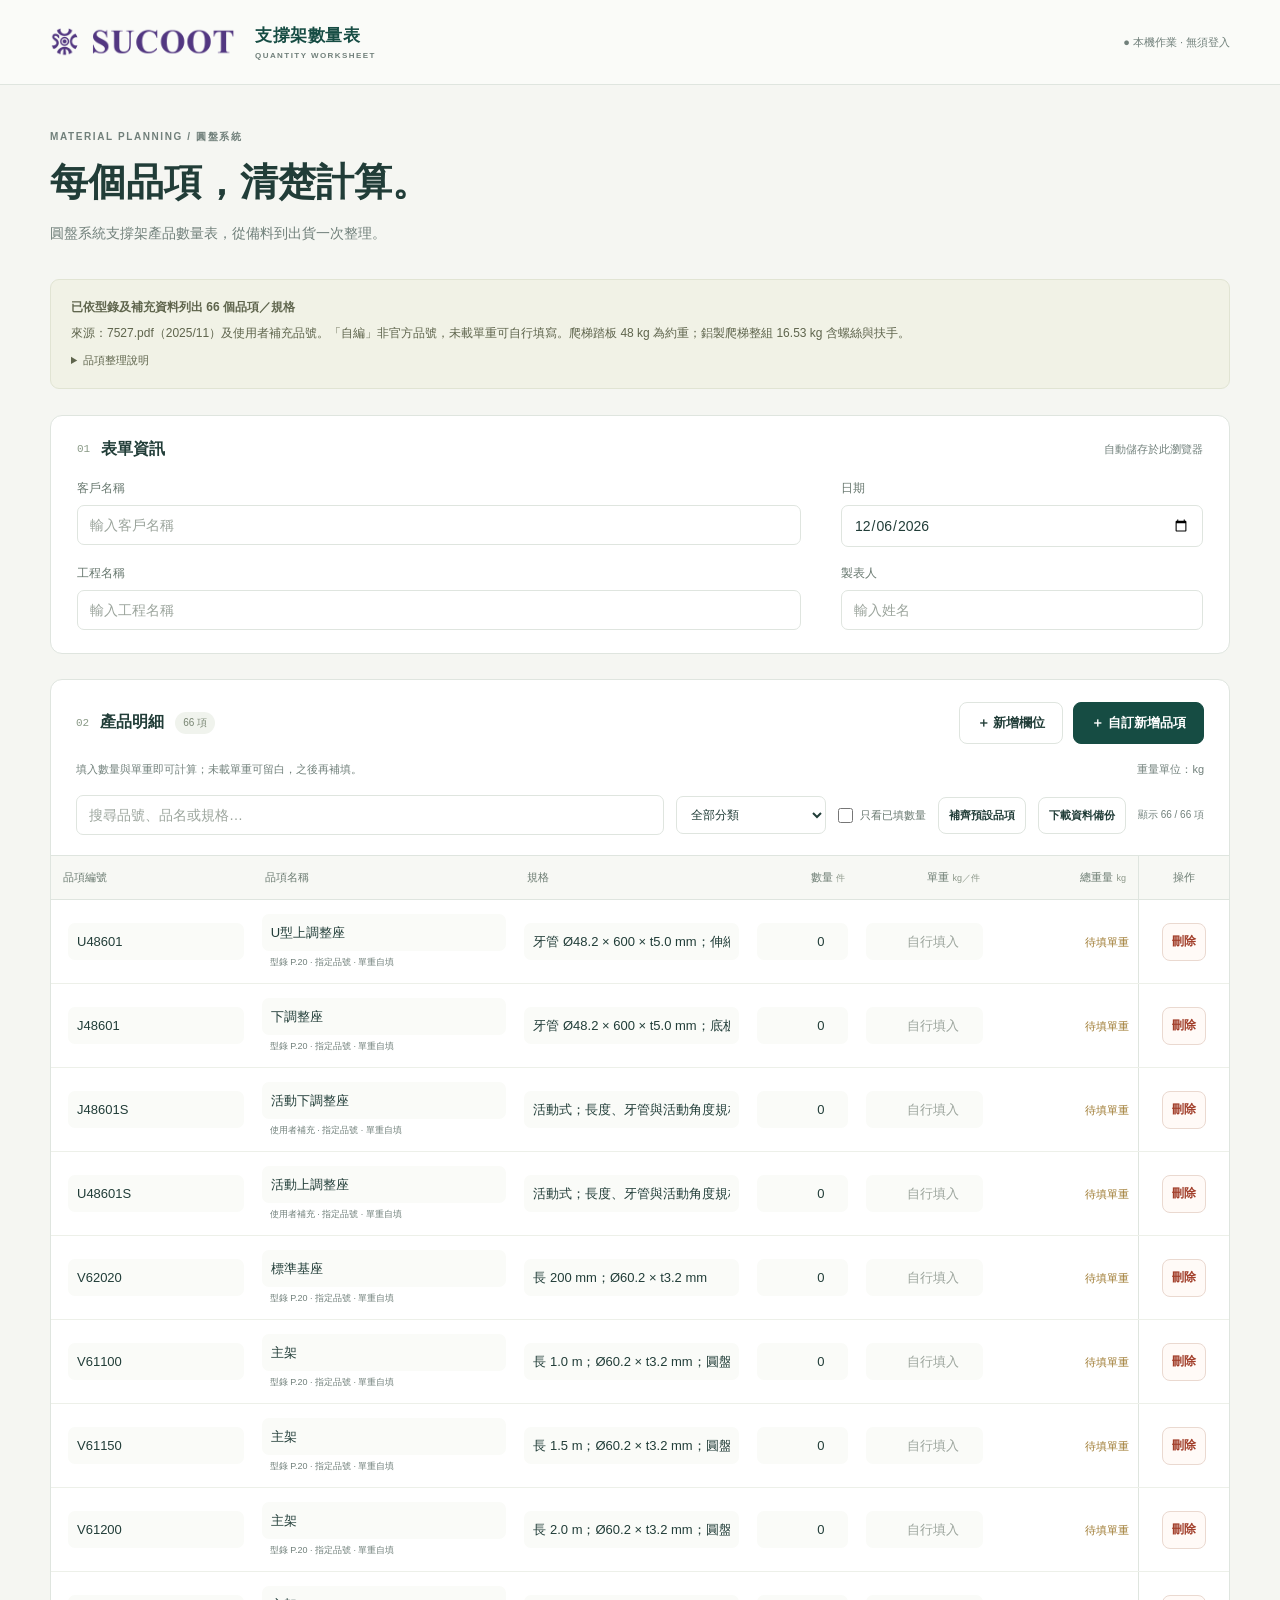
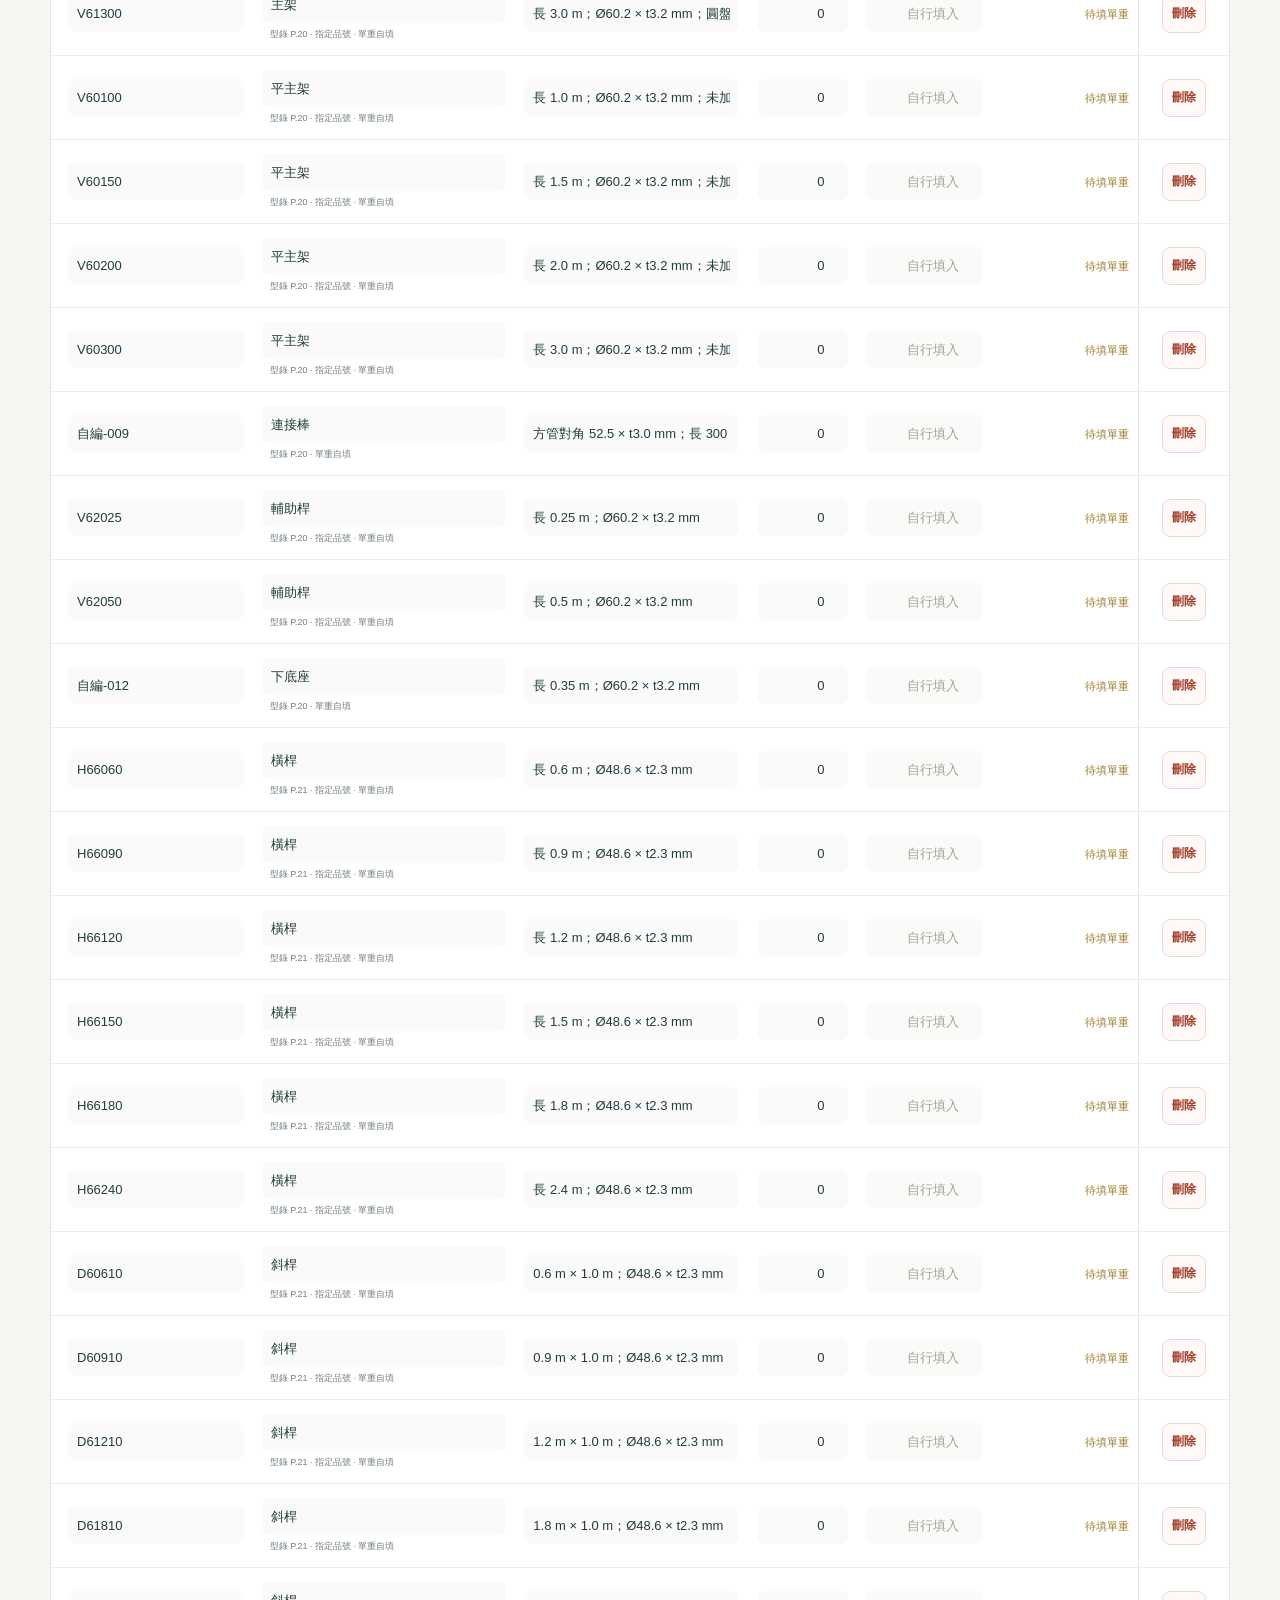
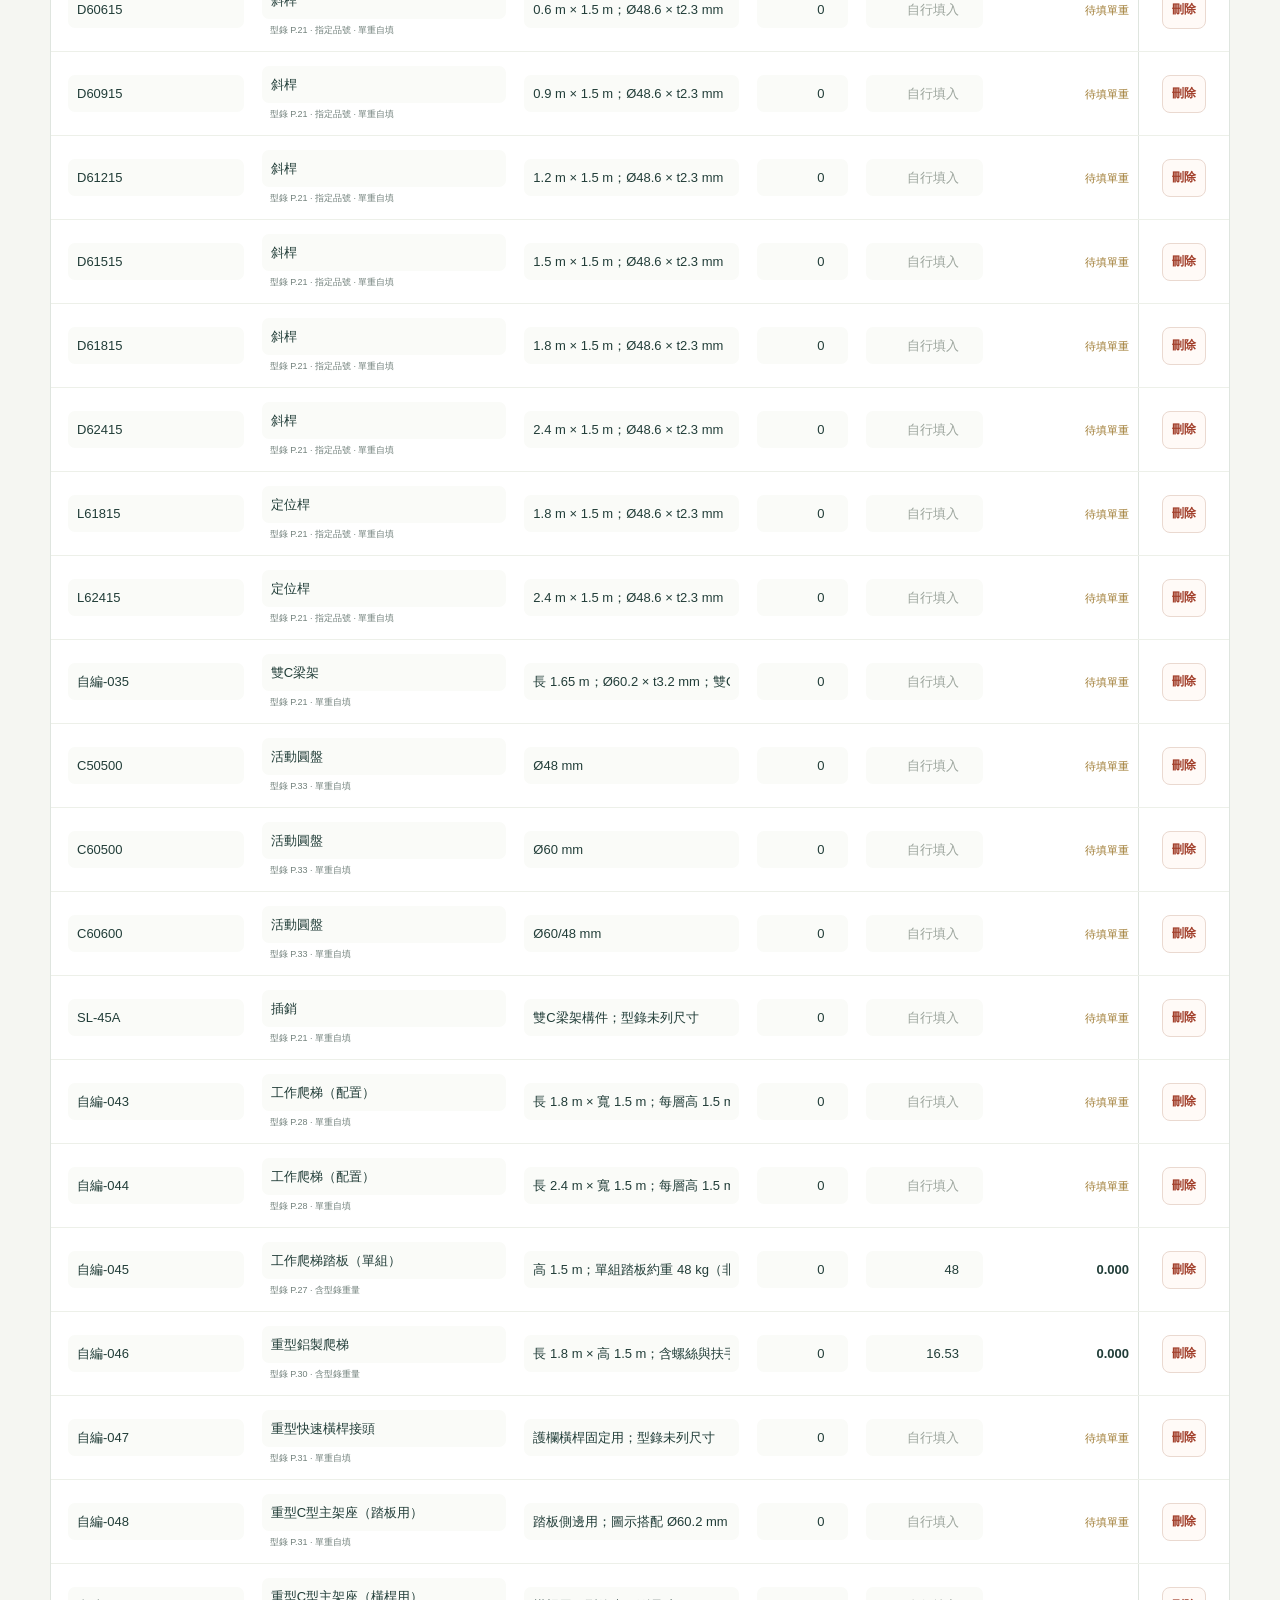
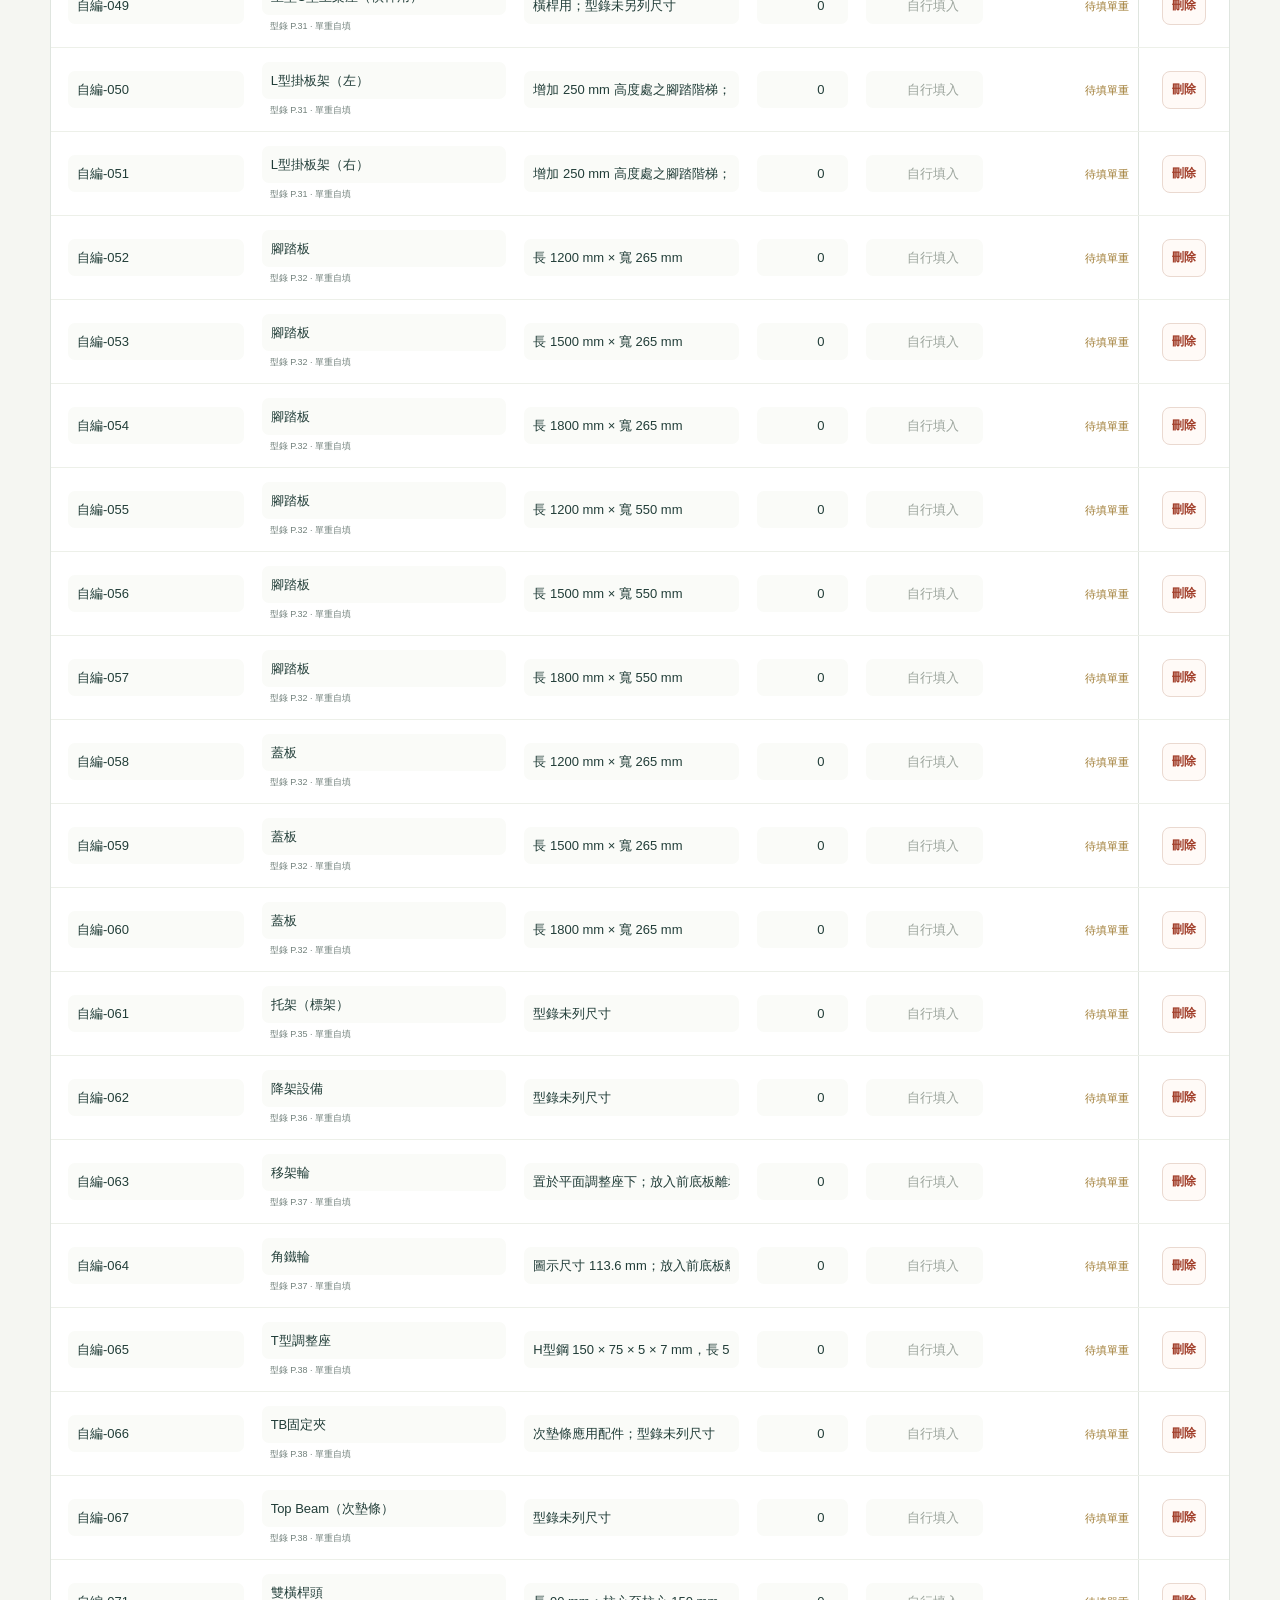
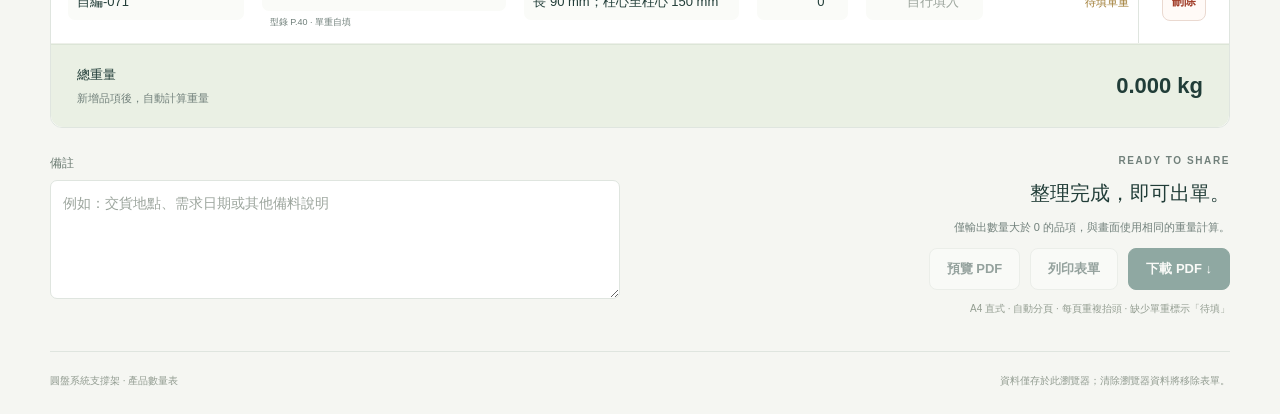
==== downloads/quantity-table.html @ 0d3b091e "Add scaffold quantity worksheet with PDF preview" ====
<!doctype html>
<html lang="zh-Hant">
<head>
  <meta charset="utf-8"><meta name="viewport" content="width=device-width, initial-scale=1">
  <meta name="theme-color" content="#164c43"><title>圓盤系統支撐架｜產品數量表</title>
  <style>:root{font-family:Inter,"Noto Sans TC","Noto Sans CJK TC","Microsoft JhengHei",sans-serif;color:#213d38;background:#f5f6f2;--ink:#213d38;--green:#164c43;--muted:#71807b;--line:#dfe5df;--danger:#a23f2b}*{box-sizing:border-box}body{margin:0}button,input,textarea,select{font:inherit}button{border:1px solid var(--line);border-radius:8px;background:#fff;color:var(--ink);padding:11px 17px;font-size:13px;font-weight:600;cursor:pointer}button:hover{background:#edf2e9}button:disabled{opacity:.45;cursor:not-allowed}.primary{background:var(--green);color:white;border-color:var(--green)}.primary:hover{background:#236353}button:focus-visible,a:focus-visible{outline:3px solid #618e7b;outline-offset:3px}input,textarea,select{border:1px solid var(--line);border-radius:7px;padding:11px 12px;color:var(--ink);background:white;font-size:14px}input,textarea{width:100%;min-width:0}input:focus,textarea:focus,select:focus{outline:2px solid #bfd1ba;outline-offset:1px}input::placeholder,textarea::placeholder{color:#9ca59d}input[aria-invalid=true]{border-color:var(--danger);background:#fff4ee}label{font-size:12px;color:#68786f}label>input,label>textarea{display:block;margin-top:8px}a{color:var(--green)}[hidden]{display:none!important}.sr-only{position:absolute;width:1px;height:1px;overflow:hidden;clip:rect(0,0,0,0)}
.topbar{height:85px;display:flex;align-items:center;justify-content:space-between;gap:12px;padding:0 max(30px,calc((100vw - 1180px)/2));border-bottom:1px solid var(--line);background:#fafbf8}.brand{display:flex;align-items:center;gap:20px;font-weight:700;font-size:17px;text-decoration:none;letter-spacing:.03em}.brand img{width:185px;height:auto;flex-shrink:0}.brand small{display:block;font-size:8px;letter-spacing:.18em;margin-top:4px;color:var(--muted)}.local-badge{font-size:11px;color:var(--muted);white-space:nowrap}main{max-width:1180px;margin:auto;padding-bottom:24px}.intro{padding:45px 0 32px}.eyebrow{font-size:10px;font-weight:600;letter-spacing:.16em;color:var(--muted);margin:0 0 14px}h1{font-size:38px;line-height:1.3;margin:0 0 14px;font-weight:650}.intro>p:last-child{font-size:14px;color:var(--muted);line-height:1.8;margin:0}.source-note{padding:17px 20px;border:1px solid #e1e4d3;border-radius:9px;background:#f1f2e6;color:#5f654d;font-size:12px;line-height:1.8;margin-bottom:26px}.source-note p{margin:5px 0 0}.source-note summary{cursor:pointer;font-size:11px;margin-top:6px}.card{background:white;border:1px solid var(--line);border-radius:12px}.project{padding:23px 26px}.section-label{display:flex;align-items:center;gap:11px}.section-label>span:first-child{color:#8b9b88;font:11px monospace}.section-label h2{font-size:16px;margin:0}.section-label #saveState{margin-left:auto;font-size:11px;color:var(--muted)}.info-grid{display:grid;grid-template-columns:minmax(0,2fr) minmax(0,1fr);gap:18px 40px;margin-top:20px}.info-grid label{min-width:0}.worksheet{margin-top:25px}.table-toolbar{display:flex;align-items:center;justify-content:space-between;gap:16px;padding:22px 25px 16px}.table-actions{display:flex;gap:10px;flex-wrap:wrap}.count-pill{font-size:10px;border-radius:20px;padding:4px 8px;background:#f0f3ed;color:#778471}.table-help{padding:0 25px 17px;color:var(--muted);font-size:11px;display:flex;gap:12px;justify-content:space-between;line-height:1.7}.table-help>span{white-space:nowrap}.catalog-tools{display:flex;align-items:center;gap:12px;flex-wrap:wrap;padding:0 25px 20px}.search-label{flex:1;min-width:210px}.catalog-tools input{margin:0}.catalog-tools select{padding:10px;font-size:12px;max-width:100%}.catalog-tools button{font-size:11px;padding:10px}.selected-toggle{display:flex;align-items:center;gap:7px;white-space:nowrap;font-size:11px}.selected-toggle input{width:15px;height:15px;accent-color:var(--green)}#filterCount{font-size:10px;color:var(--muted);white-space:nowrap}.table-scroll{overflow:auto}.editor-table{border-collapse:collapse;width:100%;table-layout:fixed;text-align:left;min-width:964px}.editor-table th{position:relative;background:#f7f8f4;color:#6c7c72;border-block:1px solid var(--line);padding:14px 12px;font-size:11px;font-weight:500}.editor-table th small{font-size:9px;color:#8d988a}.editor-table td{padding:14px 9px;border-bottom:1px solid #edf0e9;font-size:13px;vertical-align:middle}.editor-table td:first-child{padding-left:17px}.editor-table input{padding:10px 8px;background:#fafbf8;border-color:transparent;font-size:13px}.editor-table input:hover{border-color:var(--line)}.editor-table input:focus{background:white}.editor-table input[type=number],.number{text-align:right;font-variant-numeric:tabular-nums}.row-weight{font-weight:600;white-space:nowrap}.pending{font-size:11px;color:#9e7a31;font-weight:400}.row-source{display:block;font-size:9px;color:var(--muted);padding:5px 8px 0}.editor-table th:last-child,.editor-table td:last-child{position:sticky;right:0;z-index:1;background:white;border-left:1px solid var(--line);box-shadow:-3px 0 5px #213d3808;padding:8px;text-align:center}.editor-table th:last-child{background:#f7f8f4;z-index:2}.delete{font-size:12px;min-width:44px;min-height:38px;padding:8px 5px;color:var(--danger);border-color:#ead9d0;background:#fffaf7}.remove-column{font-size:10px;color:var(--danger);padding:5px 7px;margin-left:4px;background:#fffaf7}.column-manager{margin:0 25px 18px;padding:14px 16px;border:1px solid var(--line);border-radius:8px;background:#f7f9f3;font-size:12px}#columnList{display:flex;gap:8px;flex-wrap:wrap;margin-top:9px}.column-chip{display:flex;gap:10px;align-items:center;max-width:100%;border:1px solid var(--line);border-radius:7px;background:white;padding:6px 8px}.column-chip span{overflow-wrap:anywhere}.column-chip button{padding:7px 9px;font-size:11px;color:var(--danger);flex-shrink:0}.column-manager>small{display:block;font-size:10px;color:var(--muted);line-height:1.8;margin-top:9px}.empty{text-align:center;padding:30px 20px;font-size:12px;color:var(--muted);line-height:1.8}.empty h3{color:var(--ink);font-size:16px}.table-total{display:flex;align-items:center;justify-content:space-between;gap:15px;padding:21px 26px;background:#eaf0e4;border-top:1px solid #dce5d7;border-radius:0 0 12px 12px;font-size:13px}.table-total strong{font-size:22px;font-variant-numeric:tabular-nums}.table-total small{display:block;margin-top:7px;font-size:11px;color:var(--muted)}#validation{margin:0;padding:12px 24px;color:var(--danger);background:#fff4ed;font-size:12px}.bottom-grid{display:grid;grid-template-columns:1fr 1fr;gap:40px;margin-top:27px}.bottom-grid textarea{min-height:110px;resize:vertical;line-height:1.7}.export-panel{text-align:right}.export-panel h2{font-size:20px;font-weight:550;margin:0 0 10px}.export-panel>p:not(.eyebrow){font-size:11px;color:var(--muted);line-height:1.7}.export-panel small{display:block;font-size:10px;color:#939d91;margin-top:12px}.export-buttons{display:flex;justify-content:flex-end;gap:10px;flex-wrap:wrap}footer{display:flex;justify-content:space-between;gap:20px;border-top:1px solid var(--line);padding-top:20px;margin-top:35px;font-size:10px;color:#929c91;line-height:1.8}dialog{width:min(440px,calc(100vw - 36px));border:1px solid var(--line);border-radius:12px;padding:26px;color:var(--ink)}dialog::backdrop{background:#123b3555}dialog h2{font-size:20px;margin:0 0 14px}dialog p{font-size:12px;line-height:1.8;color:var(--muted)}.dialog-actions{display:flex;justify-content:flex-end;gap:10px;margin-top:20px}#columnError{color:var(--danger)}#toast{position:fixed;bottom:24px;left:50%;transform:translateX(-50%);max-width:90vw;background:var(--ink);color:white;box-shadow:0 4px 20px #0002;border-radius:8px;padding:13px 20px;font-size:13px;z-index:5}#toast button{margin-left:10px;padding:7px 12px;font-size:12px}#printArea{display:none}
#pdfPreview{width:min(1280px,calc(100vw - 28px));max-width:none;height:94vh;max-height:94vh;padding:0;overflow:hidden}#pdfPreview[open]{display:flex;flex-direction:column}.preview-toolbar{display:flex;justify-content:space-between;align-items:center;gap:16px;padding:16px 20px;border-bottom:1px solid var(--line);flex-shrink:0}.preview-toolbar h2{font-size:18px;margin:0}.preview-toolbar p{font-size:11px;margin:5px 0 0}.preview-controls{display:flex;align-items:center;gap:12px}.preview-controls label{display:flex;gap:7px;align-items:center}.preview-controls select{font-size:12px;padding:7px}#previewPages{flex:1;min-height:0;overflow:auto;padding:20px;background:#e2e7e1;overscroll-behavior:contain}.preview-page{width:min(100%,var(--page-width));margin:0 auto 22px}.preview-page img{width:100%;height:auto;display:block;background:white;box-shadow:0 2px 12px #0002}.preview-page figcaption{font-size:11px;text-align:center;padding-top:9px;color:#617164}#previewPages[data-zoom="100"] .preview-page{width:var(--page-width)}#previewPages[data-zoom="150"] .preview-page{width:calc(var(--page-width)*1.5)}.preview-footer{display:flex;justify-content:space-between;align-items:center;gap:12px;padding:13px 20px;border-top:1px solid var(--line);flex-shrink:0;background:white}.preview-footer>span{font-size:11px;color:var(--muted)}.preview-footer>div{display:flex;gap:9px;flex-shrink:0}
@media(max-width:1240px){main{margin:0 30px}.topbar{padding:0 30px}}@media(max-width:700px){main{margin:0 18px}.topbar{padding:0 20px;height:72px}.brand{font-size:14px;gap:10px}.brand img{width:118px}.brand small{display:none}.local-badge{font-size:10px}.intro{padding:32px 0 25px}h1{font-size:30px;max-width:270px}.intro>p:last-child{font-size:12px}.source-note{padding:13px;font-size:11px}.project{padding:20px}.section-label #saveState{font-size:9px}.info-grid{grid-template-columns:minmax(0,1.25fr) minmax(0,1fr);gap:18px 14px}.info-grid input{padding:10px 8px;font-size:12px}.table-toolbar{padding:18px 17px 14px;flex-wrap:wrap}.table-actions{width:100%}.table-actions button{flex:1;font-size:12px;padding:10px}.column-manager{margin:0 17px 16px}.table-help{padding:0 17px 15px;display:block}.table-help span{display:block;margin-top:5px}.catalog-tools{padding:0 17px 17px;gap:10px}.search-label{flex-basis:100%}.catalog-tools select{max-width:170px}.bottom-grid{grid-template-columns:1fr;gap:26px}.export-panel{text-align:left}.export-buttons button{flex:1;min-width:0;font-size:12px;padding:11px 8px}.table-total{padding:18px}.table-total strong{font-size:20px}footer{flex-direction:column;gap:6px}.preview-toolbar{padding:12px;flex-wrap:wrap;gap:10px}.preview-controls{width:100%;justify-content:space-between}#previewPages{padding:10px}.preview-footer{padding:12px;flex-wrap:wrap}.preview-footer>div{width:100%}.preview-footer button{flex:1}}
@page{size:A4 portrait;margin:15mm 12mm}@media print{body{background:white;color:#111}.topbar,main,dialog,#toast{display:none!important}#printArea{display:block;font-size:10pt}.report-logo{display:block;width:45mm;height:auto;margin-bottom:4mm}.print-heading{font-size:19pt;line-height:1.3;margin:0 0 7mm}.print-meta{display:grid;grid-template-columns:minmax(0,2fr) minmax(0,1fr);gap:3mm 8mm;font-size:10pt}.print-meta span{min-width:0;overflow-wrap:anywhere}.print-table{width:100%;table-layout:fixed;border-collapse:collapse}.print-table th,.print-table td{border:1px solid #bbb;padding:3mm 2mm;overflow-wrap:anywhere;font-size:9pt}.print-table th{text-align:left;background:#edf1e9!important;print-color-adjust:exact}.print-table th.number{text-align:right}.print-table th:first-child{width:14%}.print-table th:nth-child(2),.print-table th:nth-child(3){width:23%}.print-table th:nth-child(4){width:10%}.print-table th:nth-child(5){width:14%}.print-table th:nth-child(6){width:16%}.print-table.with-custom-columns th{width:auto!important;font-size:8pt}.print-table.with-custom-columns td{font-size:8pt}.print-table thead{display:table-header-group}.print-table tr{break-inside:avoid}.print-report-header>td{border:0;padding:0 0 5mm}.print-end{display:table-row-group}.print-end>tr>td{border:0;padding:0}.print-summary{border-top:2px solid #333;margin-top:5mm;padding-top:4mm;line-height:1.8}.print-notes{white-space:pre-wrap;overflow-wrap:anywhere;line-height:1.7;margin-top:6mm}.print-caption{color:#666;font-size:8pt;margin-top:6mm}}
</style>

</head>
<body>
<header class="topbar"><a class="brand" href="./"><img id="companyLogo" src="[data-uri]" width="206" height="33" alt="SUCOOT 實固股份有限公司"><span>支撐架數量表<small>QUANTITY WORKSHEET</small></span></a><span class="local-badge">● 本機作業 · 無須登入</span></header>
<main>
  <section class="intro"><p class="eyebrow">MATERIAL PLANNING / 圓盤系統</p><h1>每個品項，清楚計算。</h1><p>圓盤系統支撐架產品數量表，從備料到出貨一次整理。</p></section>
  <aside class="source-note"><strong>已依型錄及補充資料列出 66 個品項／規格</strong><p>來源：7527.pdf（2025/11）及使用者補充品號。「自編」非官方品號，未載單重可自行填寫。爬梯踏板 48 kg 為約重；鋁製爬梯整組 16.53 kg 含螺絲與扶手。</p><details><summary>品項整理說明</summary><p>定位桿僅列 L61815、L62415；主架、平主架及橫桿依長度分列。斜桿 D6 編碼先橫向、後高度。型錄未提供的尺寸與單重不推估。升級時移除的舊品項保留於本機資料備份。</p></details></aside>
  <section class="card project"><div class="section-label"><span>01</span><h2>表單資訊</h2><span id="saveState" role="status">自動儲存於此瀏覽器</span></div><div class="info-grid">
    <label>客戶名稱<input id="customer" maxlength="60" placeholder="輸入客戶名稱"></label><label>日期<input id="date" type="date"></label>
    <label>工程名稱<input id="project" maxlength="60" placeholder="輸入工程名稱"></label><label>製表人<input id="author" maxlength="30" placeholder="輸入姓名"></label>
  </div></section>
  <section class="card worksheet" aria-labelledby="tableTitle"><div class="table-toolbar"><div class="section-label"><span>02</span><h2 id="tableTitle">產品明細</h2><span id="rowCount" class="count-pill"></span></div><div class="table-actions"><button id="addColumn">＋ 新增欄位</button><button id="addRow" class="primary">＋ 自訂新增品項</button></div></div>
    <div id="columnManager" class="column-manager" hidden><strong>自訂欄位</strong><div id="columnList"></div><small>按「刪除欄位」可移除；誤刪後可按提示中的「復原」。</small></div>
    <div class="table-help">填入數量與單重即可計算；未載單重可留白，之後再補填。<span>重量單位：kg</span></div>
    <div class="catalog-tools"><label class="search-label"><span class="sr-only">搜尋品項</span><input id="search" type="search" placeholder="搜尋品號、品名或規格…"></label><label><span class="sr-only">分類</span><select id="category"><option value="">全部分類</option></select></label><label class="selected-toggle"><input id="onlySelected" type="checkbox">只看已填數量</label><button id="restoreCatalog">補齊預設品項</button><button id="backup">下載資料備份</button><span id="filterCount"></span></div>
    <div class="table-scroll"><table class="editor-table"><thead><tr><th scope="col">品項編號</th><th scope="col">品項名稱</th><th scope="col">規格</th><th scope="col" class="number">數量 <small>件</small></th><th scope="col" class="number">單重 <small>kg／件</small></th><th scope="col" class="number">總重量 <small>kg</small></th><th scope="col">操作</th></tr></thead><tbody id="rows"></tbody></table></div>
    <p id="noResults" class="empty" hidden>沒有符合條件的品項，請調整搜尋或分類。</p><div id="empty" class="empty" hidden><h3>開始整理備料清單</h3><p>可新增自己的品項，或按「補齊預設品項」載入型錄清單。</p><button id="emptyAdd">＋ 新增第一個品項</button></div>
    <div id="tableTotal" class="table-total"><span>總重量<small id="weightStatus"></small></span><strong id="tableWeight">0.000 kg</strong></div><p id="validation" role="alert" hidden></p>
  </section>
  <section class="bottom-grid"><label>備註<textarea id="notes" rows="4" maxlength="500" placeholder="例如：交貨地點、需求日期或其他備料說明"></textarea></label><div class="export-panel"><p class="eyebrow">READY TO SHARE</p><h2>整理完成，即可出單。</h2><p>僅輸出數量大於 0 的品項，與畫面使用相同的重量計算。</p><div class="export-buttons"><button id="preview" disabled>預覽 PDF</button><button id="print" disabled>列印表單</button><button id="pdf" class="primary" disabled>下載 PDF ↓</button></div><small id="exportHint"></small></div></section>
  <footer><span>圓盤系統支撐架 · 產品數量表</span><span>資料僅存於此瀏覽器；清除瀏覽器資料將移除表單。</span></footer>
</main>
<dialog id="columnDialog" aria-labelledby="columnTitle"><form id="columnForm"><h2 id="columnTitle">新增自訂欄位</h2><p>例如：備註、使用位置、批號。最多新增 6 個文字欄位，會同步儲存及輸出至 PDF、列印版。</p><label>欄位名稱<input id="columnName" maxlength="20" placeholder="例如：使用位置" autocomplete="off"></label><p id="columnError" role="alert"></p><div class="dialog-actions"><button id="cancelColumn" type="button">取消</button><button class="primary" type="submit">新增欄位</button></div></form></dialog>
<dialog id="pdfPreview" aria-labelledby="previewTitle"><div class="preview-toolbar"><div><h2 id="previewTitle">PDF 預覽</h2><p id="previewStatus" role="status"></p></div><div class="preview-controls"><label>縮放<select id="previewZoom"><option value="fit">符合寬度</option><option value="100">100%</option><option value="150">150%</option></select></label><button id="closePreview" type="button">關閉</button></div></div><div id="previewPages" aria-busy="false"></div><div class="preview-footer"><span>預覽與下載 PDF 使用相同頁面；每頁重複抬頭資訊。</span><div><button id="backToEdit" type="button">返回編輯</button><button id="previewDownload" type="button" class="primary" disabled>下載此 PDF</button></div></div></dialog>
<style id="printPageStyle" media="print"></style><div id="printArea"></div><div id="toast" role="status" hidden></div>
<script>'use strict';
window.SUCOOT_CATALOG = {
  "version": "sucoot-7527-2025-11-v3",
  "source": "7527.pdf",
  "edition": "2025/11",
  "items": [
    {
      "id": "sucoot-202511-001",
      "code": "U48601",
      "name": "U型上調整座",
      "spec": "牙管 Ø48.2 × 600 × t5.0 mm；伸縮 80–450 mm",
      "weight": "",
      "page": 20,
      "category": "主架與基座",
      "officialCode": false,
      "note": "",
      "codeSource": "user"
    },
    {
      "id": "sucoot-202511-002",
      "code": "J48601",
      "name": "下調整座",
      "spec": "牙管 Ø48.2 × 600 × t5.0 mm；底板 140 × 140 × t6 mm；伸縮 80–450 mm",
      "weight": "",
      "page": 20,
      "category": "主架與基座",
      "officialCode": false,
      "note": "",
      "codeSource": "user"
    },
    {
      "id": "user-J48601S",
      "code": "J48601S",
      "name": "活動下調整座",
      "spec": "活動式；長度、牙管與活動角度規格請補填",
      "weight": "",
      "page": null,
      "category": "主架與基座",
      "officialCode": false,
      "codeSource": "user",
      "note": "使用者補充品號；不套用固定式尺寸與單重。"
    },
    {
      "id": "user-U48601S",
      "code": "U48601S",
      "name": "活動上調整座",
      "spec": "活動式；長度、牙管與活動角度規格請補填",
      "weight": "",
      "page": null,
      "category": "主架與基座",
      "officialCode": false,
      "codeSource": "user",
      "note": "使用者補充品號；不套用固定式尺寸與單重。"
    },
    {
      "id": "sucoot-202511-003",
      "code": "V62020",
      "name": "標準基座",
      "spec": "長 200 mm；Ø60.2 × t3.2 mm",
      "weight": "",
      "page": 20,
      "category": "主架與基座",
      "officialCode": false,
      "note": "",
      "codeSource": "user"
    },
    {
      "id": "sucoot-202511-004",
      "code": "V61100",
      "name": "主架",
      "spec": "長 1.0 m；Ø60.2 × t3.2 mm；圓盤間距 500 mm",
      "weight": "",
      "page": 20,
      "category": "主架與基座",
      "officialCode": false,
      "note": "",
      "codeSource": "user"
    },
    {
      "id": "sucoot-202511-005",
      "code": "V61150",
      "name": "主架",
      "spec": "長 1.5 m；Ø60.2 × t3.2 mm；圓盤間距 500 mm",
      "weight": "",
      "page": 20,
      "category": "主架與基座",
      "officialCode": false,
      "note": "",
      "codeSource": "user"
    },
    {
      "id": "sucoot-202511-006",
      "code": "V61200",
      "name": "主架",
      "spec": "長 2.0 m；Ø60.2 × t3.2 mm；圓盤間距 500 mm",
      "weight": "",
      "page": 20,
      "category": "主架與基座",
      "officialCode": false,
      "note": "",
      "codeSource": "user"
    },
    {
      "id": "sucoot-202511-007",
      "code": "V61300",
      "name": "主架",
      "spec": "長 3.0 m；Ø60.2 × t3.2 mm；圓盤間距 500 mm",
      "weight": "",
      "page": 20,
      "category": "主架與基座",
      "officialCode": false,
      "note": "",
      "codeSource": "user"
    },
    {
      "id": "sucoot-202511-008",
      "code": "V60100",
      "name": "平主架",
      "spec": "長 1.0 m；Ø60.2 × t3.2 mm；未加裝方管連接棒",
      "weight": "",
      "page": 20,
      "category": "主架與基座",
      "officialCode": false,
      "note": "依使用者指定 V60 系列，以主架長度分列。",
      "codeSource": "user"
    },
    {
      "id": "sucoot-flat-150",
      "code": "V60150",
      "name": "平主架",
      "spec": "長 1.5 m；Ø60.2 × t3.2 mm；未加裝方管連接棒",
      "weight": "",
      "page": 20,
      "category": "主架與基座",
      "officialCode": false,
      "note": "依使用者指定 V60 系列，以主架長度分列。",
      "codeSource": "user"
    },
    {
      "id": "sucoot-flat-200",
      "code": "V60200",
      "name": "平主架",
      "spec": "長 2.0 m；Ø60.2 × t3.2 mm；未加裝方管連接棒",
      "weight": "",
      "page": 20,
      "category": "主架與基座",
      "officialCode": false,
      "note": "依使用者指定 V60 系列，以主架長度分列。",
      "codeSource": "user"
    },
    {
      "id": "sucoot-flat-300",
      "code": "V60300",
      "name": "平主架",
      "spec": "長 3.0 m；Ø60.2 × t3.2 mm；未加裝方管連接棒",
      "weight": "",
      "page": 20,
      "category": "主架與基座",
      "officialCode": false,
      "note": "依使用者指定 V60 系列，以主架長度分列。",
      "codeSource": "user"
    },
    {
      "id": "sucoot-202511-009",
      "code": "自編-009",
      "name": "連接棒",
      "spec": "方管對角 52.5 × t3.0 mm；長 300 mm",
      "weight": "",
      "page": 20,
      "category": "主架與基座",
      "officialCode": false,
      "note": ""
    },
    {
      "id": "sucoot-202511-010",
      "code": "V62025",
      "name": "輔助桿",
      "spec": "長 0.25 m；Ø60.2 × t3.2 mm",
      "weight": "",
      "page": 20,
      "category": "主架與基座",
      "officialCode": false,
      "note": "",
      "codeSource": "user"
    },
    {
      "id": "sucoot-202511-011",
      "code": "V62050",
      "name": "輔助桿",
      "spec": "長 0.5 m；Ø60.2 × t3.2 mm",
      "weight": "",
      "page": 20,
      "category": "主架與基座",
      "officialCode": false,
      "note": "",
      "codeSource": "user"
    },
    {
      "id": "sucoot-202511-012",
      "code": "自編-012",
      "name": "下底座",
      "spec": "長 0.35 m；Ø60.2 × t3.2 mm",
      "weight": "",
      "page": 20,
      "category": "主架與基座",
      "officialCode": false,
      "note": ""
    },
    {
      "id": "sucoot-202511-013",
      "code": "H66060",
      "name": "橫桿",
      "spec": "長 0.6 m；Ø48.6 × t2.3 mm",
      "weight": "",
      "page": 21,
      "category": "橫桿、斜桿與定位桿",
      "officialCode": false,
      "note": "",
      "codeSource": "user"
    },
    {
      "id": "sucoot-202511-014",
      "code": "H66090",
      "name": "橫桿",
      "spec": "長 0.9 m；Ø48.6 × t2.3 mm",
      "weight": "",
      "page": 21,
      "category": "橫桿、斜桿與定位桿",
      "officialCode": false,
      "note": "",
      "codeSource": "user"
    },
    {
      "id": "sucoot-202511-015",
      "code": "H66120",
      "name": "橫桿",
      "spec": "長 1.2 m；Ø48.6 × t2.3 mm",
      "weight": "",
      "page": 21,
      "category": "橫桿、斜桿與定位桿",
      "officialCode": false,
      "note": "",
      "codeSource": "user"
    },
    {
      "id": "sucoot-202511-016",
      "code": "H66150",
      "name": "橫桿",
      "spec": "長 1.5 m；Ø48.6 × t2.3 mm",
      "weight": "",
      "page": 21,
      "category": "橫桿、斜桿與定位桿",
      "officialCode": false,
      "note": "",
      "codeSource": "user"
    },
    {
      "id": "sucoot-202511-017",
      "code": "H66180",
      "name": "橫桿",
      "spec": "長 1.8 m；Ø48.6 × t2.3 mm",
      "weight": "",
      "page": 21,
      "category": "橫桿、斜桿與定位桿",
      "officialCode": false,
      "note": "",
      "codeSource": "user"
    },
    {
      "id": "sucoot-202511-018",
      "code": "H66240",
      "name": "橫桿",
      "spec": "長 2.4 m；Ø48.6 × t2.3 mm",
      "weight": "",
      "page": 21,
      "category": "橫桿、斜桿與定位桿",
      "officialCode": false,
      "note": "",
      "codeSource": "user"
    },
    {
      "id": "sucoot-202511-019",
      "code": "D60610",
      "name": "斜桿",
      "spec": "0.6 m × 1.0 m；Ø48.6 × t2.3 mm",
      "weight": "",
      "page": 21,
      "category": "橫桿、斜桿與定位桿",
      "officialCode": false,
      "note": "尺寸組合依型錄原文，非桿件實體斜長。",
      "codeSource": "user"
    },
    {
      "id": "sucoot-202511-020",
      "code": "D60910",
      "name": "斜桿",
      "spec": "0.9 m × 1.0 m；Ø48.6 × t2.3 mm",
      "weight": "",
      "page": 21,
      "category": "橫桿、斜桿與定位桿",
      "officialCode": false,
      "note": "尺寸組合依型錄原文，非桿件實體斜長。",
      "codeSource": "user"
    },
    {
      "id": "sucoot-202511-021",
      "code": "D61210",
      "name": "斜桿",
      "spec": "1.2 m × 1.0 m；Ø48.6 × t2.3 mm",
      "weight": "",
      "page": 21,
      "category": "橫桿、斜桿與定位桿",
      "officialCode": false,
      "note": "尺寸組合依型錄原文，非桿件實體斜長。",
      "codeSource": "user"
    },
    {
      "id": "sucoot-202511-022",
      "code": "D61810",
      "name": "斜桿",
      "spec": "1.8 m × 1.0 m；Ø48.6 × t2.3 mm",
      "weight": "",
      "page": 21,
      "category": "橫桿、斜桿與定位桿",
      "officialCode": false,
      "note": "尺寸組合依型錄原文，非桿件實體斜長。",
      "codeSource": "user"
    },
    {
      "id": "sucoot-202511-023",
      "code": "D60615",
      "name": "斜桿",
      "spec": "0.6 m × 1.5 m；Ø48.6 × t2.3 mm",
      "weight": "",
      "page": 21,
      "category": "橫桿、斜桿與定位桿",
      "officialCode": false,
      "note": "尺寸組合依型錄原文，非桿件實體斜長。",
      "codeSource": "user"
    },
    {
      "id": "sucoot-202511-024",
      "code": "D60915",
      "name": "斜桿",
      "spec": "0.9 m × 1.5 m；Ø48.6 × t2.3 mm",
      "weight": "",
      "page": 21,
      "category": "橫桿、斜桿與定位桿",
      "officialCode": false,
      "note": "尺寸組合依型錄原文，非桿件實體斜長。",
      "codeSource": "user"
    },
    {
      "id": "sucoot-202511-025",
      "code": "D61215",
      "name": "斜桿",
      "spec": "1.2 m × 1.5 m；Ø48.6 × t2.3 mm",
      "weight": "",
      "page": 21,
      "category": "橫桿、斜桿與定位桿",
      "officialCode": false,
      "note": "尺寸組合依型錄原文，非桿件實體斜長。",
      "codeSource": "user"
    },
    {
      "id": "sucoot-202511-026",
      "code": "D61515",
      "name": "斜桿",
      "spec": "1.5 m × 1.5 m；Ø48.6 × t2.3 mm",
      "weight": "",
      "page": 21,
      "category": "橫桿、斜桿與定位桿",
      "officialCode": false,
      "note": "尺寸組合依型錄原文，非桿件實體斜長。",
      "codeSource": "user"
    },
    {
      "id": "sucoot-202511-027",
      "code": "D61815",
      "name": "斜桿",
      "spec": "1.8 m × 1.5 m；Ø48.6 × t2.3 mm",
      "weight": "",
      "page": 21,
      "category": "橫桿、斜桿與定位桿",
      "officialCode": false,
      "note": "尺寸組合依型錄原文，非桿件實體斜長。",
      "codeSource": "user"
    },
    {
      "id": "sucoot-202511-028",
      "code": "D62415",
      "name": "斜桿",
      "spec": "2.4 m × 1.5 m；Ø48.6 × t2.3 mm",
      "weight": "",
      "page": 21,
      "category": "橫桿、斜桿與定位桿",
      "officialCode": false,
      "note": "尺寸組合依型錄原文，非桿件實體斜長。",
      "codeSource": "user"
    },
    {
      "id": "sucoot-202511-032",
      "code": "L61815",
      "name": "定位桿",
      "spec": "1.8 m × 1.5 m；Ø48.6 × t2.3 mm",
      "weight": "",
      "page": 21,
      "category": "橫桿、斜桿與定位桿",
      "officialCode": false,
      "note": "",
      "codeSource": "user"
    },
    {
      "id": "sucoot-202511-034",
      "code": "L62415",
      "name": "定位桿",
      "spec": "2.4 m × 1.5 m；Ø48.6 × t2.3 mm",
      "weight": "",
      "page": 21,
      "category": "橫桿、斜桿與定位桿",
      "officialCode": false,
      "note": "",
      "codeSource": "user"
    },
    {
      "id": "sucoot-202511-035",
      "code": "自編-035",
      "name": "雙C梁架",
      "spec": "長 1.65 m；Ø60.2 × t3.2 mm；雙C槽鋼 75 × 40 × 5 × 7 mm",
      "weight": "",
      "page": 21,
      "category": "梁架與配件",
      "officialCode": false,
      "note": "P.21 總長 1.65 m；圖示 900 mm 為另一尺寸。"
    },
    {
      "id": "sucoot-202511-036",
      "code": "C50500",
      "name": "活動圓盤",
      "spec": "Ø48 mm",
      "weight": "",
      "page": 33,
      "category": "梁架與配件",
      "officialCode": true,
      "note": ""
    },
    {
      "id": "sucoot-202511-037",
      "code": "C60500",
      "name": "活動圓盤",
      "spec": "Ø60 mm",
      "weight": "",
      "page": 33,
      "category": "梁架與配件",
      "officialCode": true,
      "note": ""
    },
    {
      "id": "sucoot-202511-038",
      "code": "C60600",
      "name": "活動圓盤",
      "spec": "Ø60/48 mm",
      "weight": "",
      "page": 33,
      "category": "梁架與配件",
      "officialCode": true,
      "note": ""
    },
    {
      "id": "sucoot-202511-039",
      "code": "SL-45A",
      "name": "插銷",
      "spec": "雙C梁架構件；型錄未列尺寸",
      "weight": "",
      "page": 21,
      "category": "梁架與配件",
      "officialCode": true,
      "note": ""
    },
    {
      "id": "sucoot-202511-043",
      "code": "自編-043",
      "name": "工作爬梯（配置）",
      "spec": "長 1.8 m × 寬 1.5 m；每層高 1.5 m",
      "weight": "",
      "page": 28,
      "category": "爬梯與護欄",
      "officialCode": false,
      "note": "整體配置，非單片踏板；不套用踏板約重 48 kg。"
    },
    {
      "id": "sucoot-202511-044",
      "code": "自編-044",
      "name": "工作爬梯（配置）",
      "spec": "長 2.4 m × 寬 1.5 m；每層高 1.5 m",
      "weight": "",
      "page": 28,
      "category": "爬梯與護欄",
      "officialCode": false,
      "note": "整體配置，非單片踏板；不套用踏板約重 48 kg。"
    },
    {
      "id": "sucoot-202511-045",
      "code": "自編-045",
      "name": "工作爬梯踏板（單組）",
      "spec": "高 1.5 m；單組踏板約重 48 kg（非整座配置重量）",
      "weight": "48",
      "page": 27,
      "category": "爬梯與護欄",
      "officialCode": false,
      "note": "型錄明列單組爬梯踏板約重，未指定哪一長度，不能套用到工作爬梯配置。"
    },
    {
      "id": "sucoot-202511-046",
      "code": "自編-046",
      "name": "重型鋁製爬梯",
      "spec": "長 1.8 m × 高 1.5 m；含螺絲與扶手之整組",
      "weight": "16.53",
      "page": 30,
      "category": "爬梯與護欄",
      "officialCode": false,
      "note": ""
    },
    {
      "id": "sucoot-202511-047",
      "code": "自編-047",
      "name": "重型快速橫桿接頭",
      "spec": "護欄橫桿固定用；型錄未列尺寸",
      "weight": "",
      "page": 31,
      "category": "爬梯與護欄",
      "officialCode": false,
      "note": ""
    },
    {
      "id": "sucoot-202511-048",
      "code": "自編-048",
      "name": "重型C型主架座（踏板用）",
      "spec": "踏板側邊用；圖示搭配 Ø60.2 mm 平主架",
      "weight": "",
      "page": 31,
      "category": "爬梯與護欄",
      "officialCode": false,
      "note": ""
    },
    {
      "id": "sucoot-202511-049",
      "code": "自編-049",
      "name": "重型C型主架座（橫桿用）",
      "spec": "橫桿用；型錄未另列尺寸",
      "weight": "",
      "page": 31,
      "category": "爬梯與護欄",
      "officialCode": false,
      "note": ""
    },
    {
      "id": "sucoot-202511-050",
      "code": "自編-050",
      "name": "L型掛板架（左）",
      "spec": "增加 250 mm 高度處之腳踏階梯；型錄未列構件外形尺寸",
      "weight": "",
      "page": 31,
      "category": "爬梯與護欄",
      "officialCode": false,
      "note": ""
    },
    {
      "id": "sucoot-202511-051",
      "code": "自編-051",
      "name": "L型掛板架（右）",
      "spec": "增加 250 mm 高度處之腳踏階梯；型錄未列構件外形尺寸",
      "weight": "",
      "page": 31,
      "category": "爬梯與護欄",
      "officialCode": false,
      "note": ""
    },
    {
      "id": "sucoot-202511-052",
      "code": "自編-052",
      "name": "腳踏板",
      "spec": "長 1200 mm × 寬 265 mm",
      "weight": "",
      "page": 32,
      "category": "腳踏板與蓋板",
      "officialCode": false,
      "note": ""
    },
    {
      "id": "sucoot-202511-053",
      "code": "自編-053",
      "name": "腳踏板",
      "spec": "長 1500 mm × 寬 265 mm",
      "weight": "",
      "page": 32,
      "category": "腳踏板與蓋板",
      "officialCode": false,
      "note": ""
    },
    {
      "id": "sucoot-202511-054",
      "code": "自編-054",
      "name": "腳踏板",
      "spec": "長 1800 mm × 寬 265 mm",
      "weight": "",
      "page": 32,
      "category": "腳踏板與蓋板",
      "officialCode": false,
      "note": ""
    },
    {
      "id": "sucoot-202511-055",
      "code": "自編-055",
      "name": "腳踏板",
      "spec": "長 1200 mm × 寬 550 mm",
      "weight": "",
      "page": 32,
      "category": "腳踏板與蓋板",
      "officialCode": false,
      "note": ""
    },
    {
      "id": "sucoot-202511-056",
      "code": "自編-056",
      "name": "腳踏板",
      "spec": "長 1500 mm × 寬 550 mm",
      "weight": "",
      "page": 32,
      "category": "腳踏板與蓋板",
      "officialCode": false,
      "note": ""
    },
    {
      "id": "sucoot-202511-057",
      "code": "自編-057",
      "name": "腳踏板",
      "spec": "長 1800 mm × 寬 550 mm",
      "weight": "",
      "page": 32,
      "category": "腳踏板與蓋板",
      "officialCode": false,
      "note": ""
    },
    {
      "id": "sucoot-202511-058",
      "code": "自編-058",
      "name": "蓋板",
      "spec": "長 1200 mm × 寬 265 mm",
      "weight": "",
      "page": 32,
      "category": "腳踏板與蓋板",
      "officialCode": false,
      "note": ""
    },
    {
      "id": "sucoot-202511-059",
      "code": "自編-059",
      "name": "蓋板",
      "spec": "長 1500 mm × 寬 265 mm",
      "weight": "",
      "page": 32,
      "category": "腳踏板與蓋板",
      "officialCode": false,
      "note": ""
    },
    {
      "id": "sucoot-202511-060",
      "code": "自編-060",
      "name": "蓋板",
      "spec": "長 1800 mm × 寬 265 mm",
      "weight": "",
      "page": 32,
      "category": "腳踏板與蓋板",
      "officialCode": false,
      "note": ""
    },
    {
      "id": "sucoot-202511-061",
      "code": "自編-061",
      "name": "托架（標架）",
      "spec": "型錄未列尺寸",
      "weight": "",
      "page": 35,
      "category": "特殊支撐與移動配件",
      "officialCode": false,
      "note": ""
    },
    {
      "id": "sucoot-202511-062",
      "code": "自編-062",
      "name": "降架設備",
      "spec": "型錄未列尺寸",
      "weight": "",
      "page": 36,
      "category": "特殊支撐與移動配件",
      "officialCode": false,
      "note": ""
    },
    {
      "id": "sucoot-202511-063",
      "code": "自編-063",
      "name": "移架輪",
      "spec": "置於平面調整座下；放入前底板離地至少 75 mm",
      "weight": "",
      "page": 37,
      "category": "特殊支撐與移動配件",
      "officialCode": false,
      "note": "75 mm 為安裝條件，非輪體尺寸。"
    },
    {
      "id": "sucoot-202511-064",
      "code": "自編-064",
      "name": "角鐵輪",
      "spec": "圖示尺寸 113.6 mm；放入前底板離地至少 160 mm",
      "weight": "",
      "page": 37,
      "category": "特殊支撐與移動配件",
      "officialCode": false,
      "note": "160 mm 為安裝條件，非輪體尺寸。"
    },
    {
      "id": "sucoot-202511-065",
      "code": "自編-065",
      "name": "T型調整座",
      "spec": "H型鋼 150 × 75 × 5 × 7 mm，長 500 mm；高度可調範圍 300 mm",
      "weight": "",
      "page": 38,
      "category": "特殊支撐與移動配件",
      "officialCode": false,
      "note": ""
    },
    {
      "id": "sucoot-202511-066",
      "code": "自編-066",
      "name": "TB固定夾",
      "spec": "次墊條應用配件；型錄未列尺寸",
      "weight": "",
      "page": 38,
      "category": "特殊支撐與移動配件",
      "officialCode": false,
      "note": ""
    },
    {
      "id": "sucoot-202511-067",
      "code": "自編-067",
      "name": "Top Beam（次墊條）",
      "spec": "型錄未列尺寸",
      "weight": "",
      "page": 38,
      "category": "特殊支撐與移動配件",
      "officialCode": false,
      "note": ""
    },
    {
      "id": "sucoot-202511-071",
      "code": "自編-071",
      "name": "雙橫桿頭",
      "spec": "長 90 mm；柱心至柱心 150 mm",
      "weight": "",
      "page": 40,
      "category": "超重支撐模組配件",
      "officialCode": false,
      "note": ""
    }
  ],
  "retiredIds": [
    "sucoot-202511-029",
    "sucoot-202511-030",
    "sucoot-202511-031",
    "sucoot-202511-033",
    "sucoot-202511-040",
    "sucoot-202511-041",
    "sucoot-202511-042",
    "sucoot-202511-068",
    "sucoot-202511-069",
    "sucoot-202511-070",
    "sucoot-202511-072",
    "sucoot-202511-073"
  ],
  "previousVersions": [
    "sucoot-7527-2025-11-v1",
    "sucoot-7527-2025-11-v2"
  ],
  "previousDefaults": {
    "sucoot-202511-001": {
      "code": "自編-001",
      "spec": "牙管 Ø48.2 × 600 × t5.0 mm；伸縮 80–450 mm"
    },
    "sucoot-202511-002": {
      "code": "自編-002",
      "spec": "牙管 Ø48.2 × 600 × t5.0 mm；底板 140 × 140 × t6 mm；伸縮 80–450 mm"
    },
    "sucoot-202511-003": {
      "code": "自編-003",
      "spec": "長 200 mm；Ø60.2 × t3.2 mm"
    },
    "sucoot-202511-004": {
      "code": "自編-004",
      "spec": "長 1.0 m；Ø60.2 × t3.2 mm；圓盤間距 500 mm"
    },
    "sucoot-202511-005": {
      "code": "自編-005",
      "spec": "長 1.5 m；Ø60.2 × t3.2 mm；圓盤間距 500 mm"
    },
    "sucoot-202511-006": {
      "code": "自編-006",
      "spec": "長 2.0 m；Ø60.2 × t3.2 mm；圓盤間距 500 mm"
    },
    "sucoot-202511-007": {
      "code": "自編-007",
      "spec": "長 3.0 m；Ø60.2 × t3.2 mm；圓盤間距 500 mm"
    },
    "sucoot-202511-008": {
      "code": "自編-008",
      "spec": "未加裝方管連接棒之主架；長度請依需求填寫"
    },
    "sucoot-202511-009": {
      "code": "自編-009",
      "spec": "方管對角 52.5 × t3.0 mm；長 300 mm"
    },
    "sucoot-202511-010": {
      "code": "自編-010",
      "spec": "長 0.25 m；Ø60.2 × t3.2 mm"
    },
    "sucoot-202511-011": {
      "code": "自編-011",
      "spec": "長 0.5 m；Ø60.2 × t3.2 mm"
    },
    "sucoot-202511-012": {
      "code": "自編-012",
      "spec": "長 0.35 m；Ø60.2 × t3.2 mm"
    },
    "sucoot-202511-013": {
      "code": "自編-013",
      "spec": "長 0.6 m；Ø48.6 × t2.3 mm"
    },
    "sucoot-202511-014": {
      "code": "自編-014",
      "spec": "長 0.9 m；Ø48.6 × t2.3 mm"
    },
    "sucoot-202511-015": {
      "code": "自編-015",
      "spec": "長 1.2 m；Ø48.6 × t2.3 mm"
    },
    "sucoot-202511-016": {
      "code": "自編-016",
      "spec": "長 1.5 m；Ø48.6 × t2.3 mm"
    },
    "sucoot-202511-017": {
      "code": "自編-017",
      "spec": "長 1.8 m；Ø48.6 × t2.3 mm"
    },
    "sucoot-202511-018": {
      "code": "自編-018",
      "spec": "長 2.4 m；Ø48.6 × t2.3 mm"
    },
    "sucoot-202511-019": {
      "code": "自編-019",
      "spec": "0.6 m × 1.0 m；Ø48.6 × t2.3 mm"
    },
    "sucoot-202511-020": {
      "code": "自編-020",
      "spec": "0.9 m × 1.0 m；Ø48.6 × t2.3 mm"
    },
    "sucoot-202511-021": {
      "code": "自編-021",
      "spec": "1.2 m × 1.0 m；Ø48.6 × t2.3 mm"
    },
    "sucoot-202511-022": {
      "code": "自編-022",
      "spec": "1.8 m × 1.0 m；Ø48.6 × t2.3 mm"
    },
    "sucoot-202511-023": {
      "code": "自編-023",
      "spec": "0.6 m × 1.5 m；Ø48.6 × t2.3 mm"
    },
    "sucoot-202511-024": {
      "code": "自編-024",
      "spec": "0.9 m × 1.5 m；Ø48.6 × t2.3 mm"
    },
    "sucoot-202511-025": {
      "code": "自編-025",
      "spec": "1.2 m × 1.5 m；Ø48.6 × t2.3 mm"
    },
    "sucoot-202511-026": {
      "code": "自編-026",
      "spec": "1.5 m × 1.5 m；Ø48.6 × t2.3 mm"
    },
    "sucoot-202511-027": {
      "code": "自編-027",
      "spec": "1.8 m × 1.5 m；Ø48.6 × t2.3 mm"
    },
    "sucoot-202511-028": {
      "code": "自編-028",
      "spec": "2.4 m × 1.5 m；Ø48.6 × t2.3 mm"
    },
    "sucoot-202511-029": {
      "code": "自編-029",
      "spec": "1.5 m × 1.2 m；Ø48.6 × t2.3 mm"
    },
    "sucoot-202511-030": {
      "code": "自編-030",
      "spec": "1.5 m × 1.5 m；Ø48.6 × t2.3 mm"
    },
    "sucoot-202511-031": {
      "code": "自編-031",
      "spec": "1.8 m × 1.2 m；Ø48.6 × t2.3 mm"
    },
    "sucoot-202511-032": {
      "code": "自編-032",
      "spec": "1.8 m × 1.5 m；Ø48.6 × t2.3 mm"
    },
    "sucoot-202511-033": {
      "code": "自編-033",
      "spec": "1.8 m × 1.8 m；Ø48.6 × t2.3 mm"
    },
    "sucoot-202511-034": {
      "code": "自編-034",
      "spec": "2.4 m × 1.5 m；Ø48.6 × t2.3 mm"
    },
    "sucoot-202511-035": {
      "code": "自編-035",
      "spec": "長 1.65 m；Ø60.2 × t3.2 mm；雙C槽鋼 75 × 40 × 5 × 7 mm"
    },
    "sucoot-202511-036": {
      "code": "C50500",
      "spec": "Ø48 mm"
    },
    "sucoot-202511-037": {
      "code": "C60500",
      "spec": "Ø60 mm"
    },
    "sucoot-202511-038": {
      "code": "C60600",
      "spec": "Ø60/48 mm"
    },
    "sucoot-202511-039": {
      "code": "SL-45A",
      "spec": "雙C梁架構件；型錄未列尺寸"
    },
    "sucoot-202511-040": {
      "code": "自編-040",
      "spec": "型錄未列尺寸"
    },
    "sucoot-202511-041": {
      "code": "自編-041",
      "spec": "調整座用；型錄未另列尺寸"
    },
    "sucoot-202511-042": {
      "code": "自編-042",
      "spec": "主架與方管連接棒固接用；型錄未列尺寸"
    },
    "sucoot-202511-043": {
      "code": "自編-043",
      "spec": "長 1.8 m × 寬 1.5 m；每層高 1.5 m"
    },
    "sucoot-202511-044": {
      "code": "自編-044",
      "spec": "長 2.4 m × 寬 1.5 m；每層高 1.5 m"
    },
    "sucoot-202511-045": {
      "code": "自編-045",
      "spec": "高 1.5 m；單組踏板約重 48 kg（非整座配置重量）"
    },
    "sucoot-202511-046": {
      "code": "自編-046",
      "spec": "長 1.8 m × 高 1.5 m；含螺絲與扶手之整組"
    },
    "sucoot-202511-047": {
      "code": "自編-047",
      "spec": "護欄橫桿固定用；型錄未列尺寸"
    },
    "sucoot-202511-048": {
      "code": "自編-048",
      "spec": "踏板側邊用；圖示搭配 Ø60.2 mm 平主架"
    },
    "sucoot-202511-049": {
      "code": "自編-049",
      "spec": "橫桿用；型錄未另列尺寸"
    },
    "sucoot-202511-050": {
      "code": "自編-050",
      "spec": "增加 250 mm 高度處之腳踏階梯；型錄未列構件外形尺寸"
    },
    "sucoot-202511-051": {
      "code": "自編-051",
      "spec": "增加 250 mm 高度處之腳踏階梯；型錄未列構件外形尺寸"
    },
    "sucoot-202511-052": {
      "code": "自編-052",
      "spec": "長 1200 mm × 寬 265 mm"
    },
    "sucoot-202511-053": {
      "code": "自編-053",
      "spec": "長 1500 mm × 寬 265 mm"
    },
    "sucoot-202511-054": {
      "code": "自編-054",
      "spec": "長 1800 mm × 寬 265 mm"
    },
    "sucoot-202511-055": {
      "code": "自編-055",
      "spec": "長 1200 mm × 寬 550 mm"
    },
    "sucoot-202511-056": {
      "code": "自編-056",
      "spec": "長 1500 mm × 寬 550 mm"
    },
    "sucoot-202511-057": {
      "code": "自編-057",
      "spec": "長 1800 mm × 寬 550 mm"
    },
    "sucoot-202511-058": {
      "code": "自編-058",
      "spec": "長 1200 mm × 寬 265 mm"
    },
    "sucoot-202511-059": {
      "code": "自編-059",
      "spec": "長 1500 mm × 寬 265 mm"
    },
    "sucoot-202511-060": {
      "code": "自編-060",
      "spec": "長 1800 mm × 寬 265 mm"
    },
    "sucoot-202511-061": {
      "code": "自編-061",
      "spec": "型錄未列尺寸"
    },
    "sucoot-202511-062": {
      "code": "自編-062",
      "spec": "型錄未列尺寸"
    },
    "sucoot-202511-063": {
      "code": "自編-063",
      "spec": "置於平面調整座下；放入前底板離地至少 75 mm"
    },
    "sucoot-202511-064": {
      "code": "自編-064",
      "spec": "圖示尺寸 113.6 mm；放入前底板離地至少 160 mm"
    },
    "sucoot-202511-065": {
      "code": "自編-065",
      "spec": "H型鋼 150 × 75 × 5 × 7 mm，長 500 mm；高度可調範圍 300 mm"
    },
    "sucoot-202511-066": {
      "code": "自編-066",
      "spec": "次墊條應用配件；型錄未列尺寸"
    },
    "sucoot-202511-067": {
      "code": "自編-067",
      "spec": "型錄未列尺寸"
    },
    "sucoot-202511-068": {
      "code": "自編-068",
      "spec": "管長 130 mm；Ø60.2 × t3.2 mm；頂板 220 × 220 × t10 mm"
    },
    "sucoot-202511-069": {
      "code": "自編-069",
      "spec": "Ø1/2″ × 長 216 mm；單邊珠牙，電鍍"
    },
    "sucoot-202511-070": {
      "code": "HN-15ET",
      "spec": "Ø52 × 長 30 mm"
    },
    "sucoot-202511-071": {
      "code": "自編-071",
      "spec": "長 90 mm；柱心至柱心 150 mm"
    },
    "sucoot-202511-072": {
      "code": "自編-072",
      "spec": "上下板 220 × 220 × t10 mm；牙管 Ø78 × t12 mm；伸縮 390–520 mm"
    },
    "sucoot-202511-073": {
      "code": "自編-073",
      "spec": "工作爬梯配置用；型錄未列尺寸"
    }
  },
  "previousItemIds": {
    "sucoot-7527-2025-11-v1": [
      "sucoot-202511-001",
      "sucoot-202511-002",
      "sucoot-202511-003",
      "sucoot-202511-004",
      "sucoot-202511-005",
      "sucoot-202511-006",
      "sucoot-202511-007",
      "sucoot-202511-008",
      "sucoot-202511-009",
      "sucoot-202511-010",
      "sucoot-202511-011",
      "sucoot-202511-012",
      "sucoot-202511-013",
      "sucoot-202511-014",
      "sucoot-202511-015",
      "sucoot-202511-016",
      "sucoot-202511-017",
      "sucoot-202511-018",
      "sucoot-202511-019",
      "sucoot-202511-020",
      "sucoot-202511-021",
      "sucoot-202511-022",
      "sucoot-202511-023",
      "sucoot-202511-024",
      "sucoot-202511-025",
      "sucoot-202511-026",
      "sucoot-202511-027",
      "sucoot-202511-028",
      "sucoot-202511-029",
      "sucoot-202511-030",
      "sucoot-202511-031",
      "sucoot-202511-032",
      "sucoot-202511-033",
      "sucoot-202511-034",
      "sucoot-202511-035",
      "sucoot-202511-036",
      "sucoot-202511-037",
      "sucoot-202511-038",
      "sucoot-202511-039",
      "sucoot-202511-040",
      "sucoot-202511-041",
      "sucoot-202511-042",
      "sucoot-202511-043",
      "sucoot-202511-044",
      "sucoot-202511-045",
      "sucoot-202511-046",
      "sucoot-202511-047",
      "sucoot-202511-048",
      "sucoot-202511-049",
      "sucoot-202511-050",
      "sucoot-202511-051",
      "sucoot-202511-052",
      "sucoot-202511-053",
      "sucoot-202511-054",
      "sucoot-202511-055",
      "sucoot-202511-056",
      "sucoot-202511-057",
      "sucoot-202511-058",
      "sucoot-202511-059",
      "sucoot-202511-060",
      "sucoot-202511-061",
      "sucoot-202511-062",
      "sucoot-202511-063",
      "sucoot-202511-064",
      "sucoot-202511-065",
      "sucoot-202511-066",
      "sucoot-202511-067",
      "sucoot-202511-068",
      "sucoot-202511-069",
      "sucoot-202511-070",
      "sucoot-202511-071",
      "sucoot-202511-072",
      "sucoot-202511-073"
    ],
    "sucoot-7527-2025-11-v2": [
      "sucoot-202511-001",
      "sucoot-202511-002",
      "user-J48601S",
      "user-U48601S",
      "sucoot-202511-003",
      "sucoot-202511-004",
      "sucoot-202511-005",
      "sucoot-202511-006",
      "sucoot-202511-007",
      "sucoot-202511-008",
      "sucoot-flat-150",
      "sucoot-flat-200",
      "sucoot-flat-300",
      "sucoot-202511-009",
      "sucoot-202511-010",
      "sucoot-202511-011",
      "sucoot-202511-012",
      "sucoot-202511-013",
      "sucoot-202511-014",
      "sucoot-202511-015",
      "sucoot-202511-016",
      "sucoot-202511-017",
      "sucoot-202511-018",
      "sucoot-202511-019",
      "sucoot-202511-020",
      "sucoot-202511-021",
      "sucoot-202511-022",
      "sucoot-202511-023",
      "sucoot-202511-024",
      "sucoot-202511-025",
      "sucoot-202511-026",
      "sucoot-202511-027",
      "sucoot-202511-028",
      "sucoot-202511-029",
      "sucoot-202511-030",
      "sucoot-202511-031",
      "sucoot-202511-032",
      "sucoot-202511-033",
      "sucoot-202511-034",
      "sucoot-202511-035",
      "sucoot-202511-036",
      "sucoot-202511-037",
      "sucoot-202511-038",
      "sucoot-202511-039",
      "sucoot-202511-040",
      "sucoot-202511-041",
      "sucoot-202511-042",
      "sucoot-202511-043",
      "sucoot-202511-044",
      "sucoot-202511-045",
      "sucoot-202511-046",
      "sucoot-202511-047",
      "sucoot-202511-048",
      "sucoot-202511-049",
      "sucoot-202511-050",
      "sucoot-202511-051",
      "sucoot-202511-052",
      "sucoot-202511-053",
      "sucoot-202511-054",
      "sucoot-202511-055",
      "sucoot-202511-056",
      "sucoot-202511-057",
      "sucoot-202511-058",
      "sucoot-202511-059",
      "sucoot-202511-060",
      "sucoot-202511-061",
      "sucoot-202511-062",
      "sucoot-202511-063",
      "sucoot-202511-064",
      "sucoot-202511-065",
      "sucoot-202511-066",
      "sucoot-202511-067",
      "sucoot-202511-068",
      "sucoot-202511-069",
      "sucoot-202511-070",
      "sucoot-202511-071",
      "sucoot-202511-072",
      "sucoot-202511-073"
    ]
  }
};
</script><script>'use strict';
// Render local CJK fonts at 192 DPI. The preview uses the exact JPEG pages
// embedded in the PDF, without a network service or a PDF browser plug-in.
window.createQuantityPDF=async function(data,{fmt,rowWeight,caption=''},options={}){
  const logo=document.getElementById('companyLogo');if(!logo)throw new Error('找不到公司 Logo');await logo.decode();
  const custom=data.columns||[],landscape=custom.length>0,pages=[],pageImages=[];
  const W=landscape?1123:794,H=landscape?794:1123,SCALE=2,margin=44;
  const pageWidth=landscape?841.89:595.28,pageHeight=landscape?595.28:841.89;
  const columns=[
    {name:'品項編號',ratio:1.05,value:r=>r.code},{name:'品項名稱',ratio:1.6,value:r=>r.name},{name:'規格',ratio:1.6,value:r=>r.spec||'—'},
    {name:'數量（件）',ratio:.7,number:true,value:r=>fmt(Number(r.quantity),0)},
    {name:'單重（kg）',ratio:1,number:true,value:r=>r.weight===''?'待填':fmt(Number(r.weight))},
    {name:'總重量（kg）',ratio:1.15,number:true,value:r=>r.weight===''?'待填':fmt(rowWeight(r))},
    ...custom.map(c=>({name:c.name,ratio:1.1,value:r=>r.extra?.[c.id]||'—'}))
  ];
  const totalRatio=columns.reduce((sum,c)=>sum+c.ratio,0);let left=margin;
  columns.forEach(c=>{c.x=left;c.width=(W-margin*2)*c.ratio/totalRatio;left+=c.width;});
  let canvas,ctx,y;
  function text(value,x,top,size=12,color='#263f38',align='left',bold=false){ctx.fillStyle=color;ctx.font=`${bold?'600':'400'} ${size}px "Noto Sans CJK TC", "Microsoft JhengHei", sans-serif`;ctx.textAlign=align;ctx.textBaseline='top';ctx.fillText(String(value),x,top);}
  function lines(value,width,size=12){
    ctx.font=`400 ${size}px "Noto Sans CJK TC", "Microsoft JhengHei", sans-serif`;const result=[];
    for(const paragraph of String(value).split('\n')){let line='';for(const character of paragraph){if(ctx.measureText(line+character).width>width&&line){result.push(line);line=character;}else line+=character;}result.push(line);}return result;
  }
  function wrapped(value,x,top,width,size=12,color='#263f38'){const content=lines(value,width,size);content.forEach((line,i)=>text(line,x,top+i*(size+6),size,color));return content.length*(size+6);}
  function startPage(){
    canvas=document.createElement('canvas');canvas.width=W*SCALE;canvas.height=H*SCALE;ctx=canvas.getContext('2d');if(!ctx)throw new Error('瀏覽器不支援繪圖匯出');ctx.scale(SCALE,SCALE);ctx.fillStyle='white';ctx.fillRect(0,0,W,H);
    ctx.drawImage(logo,margin,36,190,190*logo.naturalHeight/logo.naturalWidth);text('圓盤系統支撐架產品數量表',margin,82,24,'#164c43','left',true);y=128;
    const leftWidth=(W-margin*2)*.64,rightX=margin+leftWidth+24,rightWidth=W-margin-rightX;
    y+=Math.max(wrapped(`客戶名稱：${data.customer||'—'}`,margin,y,leftWidth),wrapped(`日期：${data.date||'—'}`,rightX,y,rightWidth))+8;
    y+=Math.max(wrapped(`工程名稱：${data.project||'—'}`,margin,y,leftWidth),wrapped(`製表人：${data.author||'—'}`,rightX,y,rightWidth))+22;
    const content=columns.map(c=>lines(c.name,c.width-16,10)),height=Math.max(34,...content.map(list=>list.length*17+16));ctx.fillStyle='#edf2e8';ctx.fillRect(margin,y,W-margin*2,height);
    columns.forEach((c,i)=>content[i].forEach((line,j)=>text(line,c.number?c.x+c.width-8:c.x+8,y+9+j*17,10,'#365544',c.number?'right':'left',true)));y+=height;
  }
  function finishPage(){text(`第 ${pages.length+1} 頁`,W-margin,H-41,10,'#7b8678','right');const dataURL=canvas.toDataURL('image/jpeg',.94);if(options.preview)pageImages.push(dataURL);const raw=atob(dataURL.split(',')[1]);pages.push(Uint8Array.from(raw,c=>c.charCodeAt(0)));}
  startPage();
  for(const row of data.rows){
    const size=custom.length?11:12,cells=columns.map(c=>lines(c.value(row),c.width-16,c.number?11:size));const height=Math.max(43,...cells.map((list,i)=>list.length*((columns[i].number?11:size)+6)+20));
    if(y+height>H-85){finishPage();startPage();}
    columns.forEach((c,i)=>cells[i].forEach((line,j)=>text(line,c.number?c.x+c.width-8:c.x+8,y+12+j*((c.number?11:size)+6),c.number?11:size,c.number&&i>=4&&row.weight===''?'#9e7a31':'#263f38',c.number?'right':'left')));
    ctx.strokeStyle='#e0e5dd';ctx.lineWidth=.6;ctx.beginPath();ctx.moveTo(margin,y+height);ctx.lineTo(W-margin,y+height);ctx.stroke();y+=height;
  }
  if(y+130>H-85){finishPage();startPage();}y+=22;text(`已知總重量：${fmt(data.sum.grams/1000)} kg`,margin,y,18,'#164c43','left',true);y+=31;
  if(data.sum.pending){text(`注意：${data.sum.pending} 項缺少單重，尚未計入總重量。`,margin,y,12,'#9e7a31');y+=26;}
  if(data.notes){y+=12;for(const line of lines('備註：'+data.notes,W-margin*2,12)){if(y+20>H-85){finishPage();startPage();y+=10;}text(line,margin,y);y+=18;}}
  y+=17;for(const line of lines(caption,W-margin*2,10)){if(y+16>H-65){finishPage();startPage();}text(line,margin,y,10,'#7b8678');y+=16;}finishPage();
  const encoder=new TextEncoder(),parts=[],offsets=[0];let length=0;
  const push=value=>{const bytes=typeof value==='string'?encoder.encode(value):value;parts.push(bytes);length+=bytes.length;};
  const object=(n,body)=>{offsets[n]=length;push(`${n} 0 obj\n`);push(body);push('\nendobj\n');};
  push('%PDF-1.4\n');object(1,'<< /Type /Catalog /Pages 2 0 R >>');object(2,`<< /Type /Pages /Count ${pages.length} /Kids [${pages.map((_,i)=>`${3+i*3} 0 R`).join(' ')}] >>`);
  pages.forEach((bytes,i)=>{
    const n=3+i*3;object(n,`<< /Type /Page /Parent 2 0 R /MediaBox [0 0 ${pageWidth} ${pageHeight}] /Resources << /XObject << /Im0 ${n+1} 0 R >> >> /Contents ${n+2} 0 R >>`);
    offsets[n+1]=length;push(`${n+1} 0 obj\n<< /Type /XObject /Subtype /Image /Width ${W*SCALE} /Height ${H*SCALE} /ColorSpace /DeviceRGB /BitsPerComponent 8 /Filter /DCTDecode /Length ${bytes.length} >>\nstream\n`);push(bytes);push('\nendstream\nendobj\n');
    const content=`q\n${pageWidth} 0 0 ${pageHeight} 0 0 cm\n/Im0 Do\nQ\n`;object(n+2,`<< /Length ${encoder.encode(content).length} >>\nstream\n${content}endstream`);
  });
  const xref=length;push(`xref\n0 ${offsets.length}\n0000000000 65535 f \n`);for(let i=1;i<offsets.length;i++)push(`${String(offsets[i]).padStart(10,'0')} 00000 n \n`);push(`trailer\n<< /Size ${offsets.length} /Root 1 0 R >>\nstartxref\n${xref}\n%%EOF\n`);
  const blob=new Blob(parts,{type:'application/pdf'});return options.preview?{blob,pages:pageImages,width:W,height:H}:blob;
};
</script><script>'use strict';
const $=id=>document.getElementById(id);
const STORE='ringlock-quantity-v1';
const catalog=window.SUCOOT_CATALOG;
const catalogById=new Map(catalog.items.map(item=>[item.id,item]));
const retiredIds=new Set(catalog.retiredIds);
const id=()=>globalThis.crypto?.randomUUID?.()||`r${Date.now()}${Math.random().toString(36).slice(2)}`;
const today=()=>new Intl.DateTimeFormat('en-CA',{timeZone:'Asia/Taipei',year:'numeric',month:'2-digit',day:'2-digit'}).format(new Date());
const esc=value=>String(value).replace(/[&<>"']/g,c=>({'&':'&amp;','<':'&lt;','>':'&gt;','"':'&quot;',"'":'&#39;'}[c]));
const fmt=(n,digits=3)=>new Intl.NumberFormat('en-US',{minimumFractionDigits:digits,maximumFractionDigits:digits}).format(n);
const validQuantity=value=>/^\d+$/.test(value)&&Number(value)<=999999;
const validWeight=value=>/^(?:\d+(?:\.\d{1,3})?|\.\d{1,3})$/.test(value)&&Number(value)<=999999.999;
const rowWeight=row=>row.weight===''?null:Math.round(Number(row.weight)*1000)*Number(row.quantity)/1000;
const catalogRow=item=>({id:id(),catalogId:item.id,code:item.code,name:item.name,spec:item.spec,weight:item.weight,quantity:'0',extra:{}});
let state={customer:'',project:'',date:today(),author:'',notes:'',catalogVersion:'',columns:[],archivedRows:[],rows:[]};
let storageAvailable=true,previewBusy=false;
try{
  const data=JSON.parse(localStorage.getItem(STORE));
  if(data&&Array.isArray(data.rows)){
    for(const key of ['customer','project','date','author','notes'])if(typeof data[key]==='string')state[key]=data[key];
    state.catalogVersion=typeof data.catalogVersion==='string'?data.catalogVersion:'';
    state.columns=Array.isArray(data.columns)?data.columns.filter((c,i,a)=>c&&typeof c.id==='string'&&/^col_[a-z0-9-]+$/.test(c.id)&&typeof c.name==='string'&&c.name.trim()&&a.findIndex(x=>x?.id===c.id)===i).slice(0,6).map(c=>({id:c.id,name:c.name.trim().slice(0,20)})):[];
    state.archivedRows=Array.isArray(data.archivedRows)?data.archivedRows:[];
    state.rows=data.rows.filter(r=>r&&['code','name','quantity','weight'].every(key=>typeof r[key]==='string')).map(r=>({id:id(),catalogId:catalogById.has(r.catalogId)||retiredIds.has(r.catalogId)?r.catalogId:null,code:r.code.slice(0,30),name:r.name.slice(0,80),spec:typeof r.spec==='string'?r.spec.slice(0,80):'',quantity:r.quantity,weight:r.weight,extra:Object.fromEntries(state.columns.map(c=>[c.id,typeof r.extra?.[c.id]==='string'?r.extra[c.id].slice(0,80):'']))}));
  }
}catch{storageAvailable=false;}
state.rows=state.rows.filter(row=>{if(retiredIds.has(row.catalogId)){state.archivedRows.push(row);return false;}return true;});
function restoreCatalog(){const present=new Set(state.rows.map(r=>r.catalogId));const missing=catalog.items.filter(item=>!present.has(item.id));state.rows.push(...missing.map(catalogRow));state.catalogVersion=catalog.version;return missing.length;}
if(state.catalogVersion!==catalog.version){
  const previous=catalog.previousDefaults;let detachedFlat=false;
  for(const row of state.rows){
    const before=previous[row.catalogId],after=catalogById.get(row.catalogId);if(!before||!after)continue;
    if(after.name==='平主架'&&row.spec===before.spec&&before.spec!==after.spec){
      if(row.quantity!=='0'||row.weight!==''){row.catalogId=null;detachedFlat=true;continue;}
      row.spec=after.spec;
    }
    if(row.code===before.code)row.code=after.code;
  }
  if(catalog.previousVersions.includes(state.catalogVersion)){
    const present=new Set(state.rows.map(r=>r.catalogId)),prior=new Set(catalog.previousItemIds[state.catalogVersion]);
    state.rows.push(...catalog.items.filter(item=>!present.has(item.id)&&(!prior.has(item.id)||(detachedFlat&&item.name==='平主架'))).map(catalogRow));state.catalogVersion=catalog.version;
  }else restoreCatalog();
  try{localStorage.setItem(STORE,JSON.stringify(state));}catch{storageAvailable=false;}
}
const activeRows=()=>state.rows.filter(r=>validQuantity(r.quantity)&&Number(r.quantity)>0);
const invalidRow=r=>!r.code.trim()||!r.name.trim()||!validQuantity(r.quantity)||(r.weight!==''&&!validWeight(r.weight));
function totals(){return activeRows().reduce((sum,row)=>{sum.quantity+=Number(row.quantity);if(row.weight==='')sum.pending++;else if(validWeight(row.weight))sum.grams+=Math.round(Number(row.weight)*1000)*Number(row.quantity);return sum;},{quantity:0,grams:0,pending:0});}
function save(){try{localStorage.setItem(STORE,JSON.stringify(state));storageAvailable=true;}catch{storageAvailable=false;}$('saveState').textContent=storageAvailable?'已自動儲存於此瀏覽器':'無法自動儲存，離開前請先下載 PDF';}
function toast(message){$('toast').textContent=message;$('toast').hidden=false;clearTimeout(toast.timer);toast.timer=setTimeout(()=>$('toast').hidden=true,4500);}
function showUndo(message,action){
  $('toast').replaceChildren(document.createTextNode(message+' '));const button=document.createElement('button');button.type='button';button.textContent='復原';button.addEventListener('click',()=>{if(action()!==false){renderRows();save();$('toast').hidden=true;}});$('toast').append(button);$('toast').hidden=false;clearTimeout(toast.timer);toast.timer=setTimeout(()=>$('toast').hidden=true,10000);
}
function renderRows(){
  $('columnManager').hidden=state.columns.length===0;
  $('columnList').innerHTML=state.columns.map(c=>`<div class="column-chip"><span>${esc(c.name)}</span><button type="button" data-remove-column="${c.id}" aria-label="刪除${esc(c.name)}欄位">刪除欄位</button></div>`).join('');
  const head=$('rows').closest('table').tHead.rows[0];head.querySelectorAll('[data-custom-head]').forEach(th=>th.remove());
  for(const column of state.columns){const th=document.createElement('th');th.scope='col';th.dataset.customHead=column.id;th.innerHTML=`${esc(column.name)} <button class="remove-column" data-remove-column="${column.id}" aria-label="刪除${esc(column.name)}欄位">刪除</button>`;head.insertBefore(th,head.lastElementChild);}
  const widths=[165,215,190,90,110,120,...state.columns.map(()=>150),74];[...head.cells].forEach((th,i)=>th.style.width=widths[i]+'px');$('rows').closest('table').style.minWidth=widths.reduce((s,w)=>s+w,0)+'px';
  $('rows').innerHTML=state.rows.map(row=>{
    const source=catalogById.get(row.catalogId);const caption=source?`${source.page?'型錄 P.'+source.page:'使用者補充'}${source.codeSource==='user'?' · 指定品號':''} · ${source.weight?'含型錄重量':'單重自填'}`:'自訂品項';
    return `<tr data-id="${row.id}"><td><input data-field="code" aria-label="品項編號" maxlength="30" placeholder="輸入品號" value="${esc(row.code)}"></td><td><input data-field="name" aria-label="品項名稱" maxlength="80" placeholder="輸入品項名稱" value="${esc(row.name)}"><small class="row-source" title="${esc(source?.note||'')}">${esc(caption)}</small></td><td><input data-field="spec" aria-label="規格" maxlength="80" placeholder="例如：長度、尺寸" value="${esc(row.spec)}"></td><td><input data-field="quantity" aria-label="數量" type="number" min="0" max="999999" step="1" value="${esc(row.quantity)}"></td><td><input data-field="weight" aria-label="單重（公斤）" type="number" min="0" max="999999.999" step="0.001" placeholder="自行填入" value="${esc(row.weight)}"></td><td class="number row-weight"></td>${state.columns.map(c=>`<td><input data-column="${c.id}" aria-label="${esc(c.name)}" maxlength="80" placeholder="填寫${esc(c.name)}" value="${esc(row.extra?.[c.id]||'')}"></td>`).join('')}<td><button class="delete" aria-label="刪除此品項">刪除</button></td></tr>`;
  }).join('');
  $('empty').hidden=state.rows.length>0;$('rowCount').textContent=state.rows.length+' 項';update();
}
function applyFilter(){
  const query=$('search').value.trim().toLocaleLowerCase(),category=$('category').value;let visible=0;
  for(const row of state.rows){const source=catalogById.get(row.catalogId);const matches=(!query||[row.code,row.name,row.spec,source?.category||''].join(' ').toLocaleLowerCase().includes(query))&&(!category||(source?.category||'自訂品項')===category)&&(!$('onlySelected').checked||Number(row.quantity)>0);$('rows').querySelector(`[data-id="${row.id}"]`).hidden=!matches;if(matches)visible++;}
  $('filterCount').textContent=`顯示 ${visible} / ${state.rows.length} 項`;$('noResults').hidden=visible>0||state.rows.length===0;
}
function update(){
  for(const row of state.rows){
    const tr=$('rows').querySelector(`[data-id="${row.id}"]`);const value=validQuantity(row.quantity)&&(row.weight===''||validWeight(row.weight))?rowWeight(row):NaN;
    tr.querySelector('.row-weight').innerHTML=Number.isNaN(value)?'<span class="pending">請檢查輸入</span>':value===null?'<span class="pending">待填單重</span>':fmt(value);
    for(const field of ['quantity','weight'])tr.querySelector(`[data-field="${field}"]`).setAttribute('aria-invalid',field==='quantity'?!validQuantity(row.quantity):(row.weight!==''&&!validWeight(row.weight)));
  }
  const sum=totals(),invalid=state.rows.some(invalidRow),hasRows=activeRows().length>0;
  $('tableWeight').textContent=fmt(sum.grams/1000)+' kg';$('weightStatus').textContent=sum.pending?`另有 ${sum.pending} 項缺少單重，重量尚未完整`:(hasRows?'所有已填數量的品項均已計重':'新增品項後，自動計算重量');
  $('validation').hidden=!invalid;$('validation').textContent='請填妥品項編號、名稱及數量（0–999,999 整數）；單重可留白，或填入 0–999,999.999 kg，最多 3 位小數。';
  $('pdf').disabled=$('print').disabled=invalid||!hasRows;$('preview').disabled=invalid||!hasRows||previewBusy;
  $('exportHint').textContent=`A4 ${state.columns.length?'橫':'直'}式 · 自動分頁 · 每頁重複抬頭 · 缺少單重標示「待填」`;applyFilter();
}
function addRow(){$('search').value='';$('category').value='';$('onlySelected').checked=false;state.rows.push({id:id(),catalogId:null,code:'',name:'',spec:'',quantity:'0',weight:'',extra:{}});renderRows();save();$('rows').lastElementChild.querySelector('input').focus();}
for(const key of ['addRow','emptyAdd'])$(key).addEventListener('click',addRow);
$('search').addEventListener('input',applyFilter);$('category').addEventListener('change',applyFilter);$('onlySelected').addEventListener('change',applyFilter);
for(const category of [...new Set(catalog.items.map(item=>item.category)),'自訂品項']){const option=document.createElement('option');option.value=option.textContent=category;$('category').append(option);}
$('restoreCatalog').addEventListener('click',()=>{const count=restoreCatalog();renderRows();save();toast(count?`已補回 ${count} 個預設品項，原有內容保留。`:'預設品項已完整列出。');});
$('rows').addEventListener('input',event=>{
  const field=event.target.dataset.field,column=event.target.dataset.column;if(!field&&!column)return;const row=state.rows.find(r=>r.id===event.target.closest('tr').dataset.id);
  if(column){row.extra||={};row.extra[column]=event.target.value;}else{row[field]=event.target.validity.badInput?'invalid':event.target.value;update();}save();
});
$('rows').addEventListener('click',event=>{
  if(!event.target.closest('.delete'))return;const index=state.rows.findIndex(r=>r.id===event.target.closest('tr').dataset.id);if(index<0)return;
  const row=state.rows[index];state.rows.splice(index,1);renderRows();save();showUndo(`已刪除品項「${row.name||row.code||'未命名'}」`,()=>{if(!state.rows.some(r=>r.id===row.id))state.rows.splice(Math.min(index,state.rows.length),0,row);});
});
for(const key of ['customer','project','date','author','notes']){$(key).value=state[key];$(key).addEventListener('input',()=>{state[key]=$(key).value;save();});}
$('addColumn').addEventListener('click',()=>{if(state.columns.length>=6){toast('最多新增 6 個文字欄位。');return;}$('columnError').textContent='';$('columnName').value='';$('columnDialog').showModal();$('columnName').focus();});
$('cancelColumn').addEventListener('click',()=>$('columnDialog').close());
$('columnForm').addEventListener('submit',event=>{
  event.preventDefault();const name=$('columnName').value.trim();if(!name){$('columnError').textContent='請輸入欄位名稱。';return;}
  if(['品項編號','品項名稱','規格','數量','單重','總重量',...state.columns.map(c=>c.name)].includes(name)){$('columnError').textContent='欄位名稱已存在，請使用不同名稱。';return;}
  state.columns.push({id:'col_'+id().toLowerCase(),name});renderRows();save();$('columnDialog').close();toast(`已新增「${name}」欄位，可向右捲動填寫。`);
});
function removeColumn(event){
  const key=event.target.closest('[data-remove-column]')?.dataset.removeColumn;if(!key)return;const index=state.columns.findIndex(c=>c.id===key);if(index<0)return;
  const column=state.columns[index],values=new Map(state.rows.map(row=>[row.id,row.extra?.[key]||'']));state.columns.splice(index,1);for(const row of state.rows)if(row.extra)delete row.extra[key];renderRows();save();
  showUndo(`已刪除「${column.name}」欄位及內容`,()=>{if(state.columns.length>=6){toast('已有 6 個欄位，請先移除一欄再復原。');return false;}state.columns.splice(Math.min(index,state.columns.length),0,column);for(const row of state.rows){row.extra||={};row.extra[key]=values.get(row.id)||'';}});
}
$('columnList').addEventListener('click',removeColumn);$('rows').closest('table').tHead.addEventListener('click',removeColumn);
function download(blob,filename){const url=URL.createObjectURL(blob),link=document.createElement('a');link.href=url;link.download=filename;document.body.append(link);link.click();link.remove();setTimeout(()=>URL.revokeObjectURL(url),60000);}
$('backup').addEventListener('click',()=>download(new Blob([JSON.stringify(state,null,2)],{type:'application/json'}),'支撐架數量表備份.json'));
function reportData(){if(state.rows.some(invalidRow)||!activeRows().length)throw new Error('請先填妥品項資料，並至少填入一項大於 0 的數量。');return {...state,rows:activeRows(),sum:totals()};}
function pdfFilename(data){return `${(data.project||'圓盤系統支撐架數量表').replace(/[\\/:*?"<>|\u0000-\u001f]/g,'_')}_${data.date||today()}.pdf`;}
const reportCaption='初始品項依實固型錄 7527.pdf（2025/11）及使用者補充品號整理，可自訂新增及編修。「自編」非官方品號；缺重不計入總重。48 kg 為爬梯踏板約值；16.53 kg 為含螺絲與扶手的鋁製爬梯整組。';
function renderPrint(data){
  $('printPageStyle').textContent=`@page{size:A4 ${data.columns.length?'landscape':'portrait'};margin:15mm 12mm}`;
  const colspan=6+data.columns.length;
  const title=`<img class="report-logo" src="${esc($('companyLogo').src)}" alt="SUCOOT 實固股份有限公司"><h1 class="print-heading">圓盤系統支撐架產品數量表</h1>`;
  const meta=`<div class="print-meta"><span>客戶名稱：${esc(data.customer||'—')}</span><span>日期：${esc(data.date||'—')}</span><span>工程名稱：${esc(data.project||'—')}</span><span>製表人：${esc(data.author||'—')}</span></div>`;
  const headers=['品項編號','品項名稱','規格','數量（件）','單重（kg）','總重量（kg）',...data.columns.map(c=>c.name)].map((name,i)=>`<th${i>=3&&i<=5?' class="number"':''}>${esc(name)}</th>`).join('');
  const body=data.rows.map(r=>`<tr><td>${esc(r.code)}</td><td>${esc(r.name)}</td><td>${esc(r.spec||'—')}</td><td class="number">${fmt(Number(r.quantity),0)}</td><td class="number">${r.weight===''?'待填':fmt(Number(r.weight))}</td><td class="number">${r.weight===''?'待填':fmt(rowWeight(r))}</td>${data.columns.map(c=>`<td>${esc(r.extra?.[c.id]||'—')}</td>`).join('')}</tr>`).join('');
  const summary=`<div class="print-summary"><strong>已知總重量：${fmt(data.sum.grams/1000)} kg</strong>${data.sum.pending?`<br>注意：${data.sum.pending} 項缺少單重，未計入總重量。`:''}</div>${data.notes?`<div class="print-notes">備註：${esc(data.notes)}</div>`:''}<p class="print-caption">${reportCaption}</p>`;
  $('printArea').innerHTML=`${title}<table class="print-table${data.columns.length?' with-custom-columns':''}"><thead><tr class="print-report-header"><td colspan="${colspan}">${meta}</td></tr><tr>${headers}</tr></thead><tbody>${body}</tbody><tfoot class="print-end"><tr><td colspan="${colspan}">${summary}</td></tr></tfoot></table>`;
}
window.addEventListener('beforeprint',()=>{try{renderPrint(reportData());}catch{$('printArea').textContent='尚無可列印的完整品項，請先填妥表單。';}});
$('print').addEventListener('click',()=>{try{renderPrint(reportData());window.print();}catch(error){toast(error.message);}});
$('pdf').addEventListener('click',async()=>{const button=$('pdf');button.disabled=true;button.textContent='正在製作 PDF…';try{const data=JSON.parse(JSON.stringify(reportData()));await document.fonts.ready;download(await window.createQuantityPDF(data,{fmt,rowWeight,caption:reportCaption}),pdfFilename(data));toast('PDF 已製作完成，請查看下載項目。');}catch(error){toast(`無法產生 PDF：${error.message}`);}finally{button.textContent='下載 PDF ↓';update();}});
let previewGeneration=0,previewResult=null;
$('preview').addEventListener('click',async()=>{
  let data;try{data=JSON.parse(JSON.stringify(reportData()));}catch(error){toast(error.message);return;}
  const generation=++previewGeneration;previewBusy=true;previewResult=null;update();$('previewStatus').textContent='正在產生預覽…';$('previewDownload').disabled=true;$('previewZoom').value='fit';$('previewPages').dataset.zoom='fit';$('previewPages').textContent='正在產生 PDF 頁面，請稍候…';$('previewPages').setAttribute('aria-busy','true');$('pdfPreview').showModal();
  try{
    await document.fonts.ready;const result=await window.createQuantityPDF(data,{fmt,rowWeight,caption:reportCaption},{preview:true});if(generation!==previewGeneration||!$('pdfPreview').open)return;
    previewResult={...result,filename:pdfFilename(data)};$('previewPages').replaceChildren();$('previewPages').style.setProperty('--page-width',result.width+'px');
    result.pages.forEach((src,i)=>{const figure=document.createElement('figure');figure.className='preview-page';const image=document.createElement('img');image.src=src;image.alt=`PDF 第 ${i+1} 頁，共 ${result.pages.length} 頁`;const caption=document.createElement('figcaption');caption.textContent=`第 ${i+1} / ${result.pages.length} 頁`;figure.append(image,caption);$('previewPages').append(figure);});
    $('previewStatus').textContent=`共 ${result.pages.length} 頁 · A4 ${result.width>result.height?'橫':'直'}式 · 客戶及工程抬頭逐頁呈現`;$('previewDownload').disabled=false;
  }catch(error){if(generation===previewGeneration){$('previewStatus').textContent='無法產生預覽';$('previewPages').textContent=error.message;}}
  finally{if(generation===previewGeneration){previewBusy=false;$('previewPages').setAttribute('aria-busy','false');update();}}
});
$('previewZoom').addEventListener('change',()=>$('previewPages').dataset.zoom=$('previewZoom').value);
for(const key of ['closePreview','backToEdit'])$(key).addEventListener('click',()=>$('pdfPreview').close());
$('pdfPreview').addEventListener('close',()=>{previewGeneration++;previewBusy=false;previewResult=null;$('previewPages').replaceChildren();$('previewDownload').disabled=true;update();});
$('previewDownload').addEventListener('click',()=>{if(previewResult)download(previewResult.blob,previewResult.filename);});
renderRows();
if(!storageAvailable)$('saveState').textContent='無法使用儲存空間，離開前請先下載 PDF';
</script></body></html>
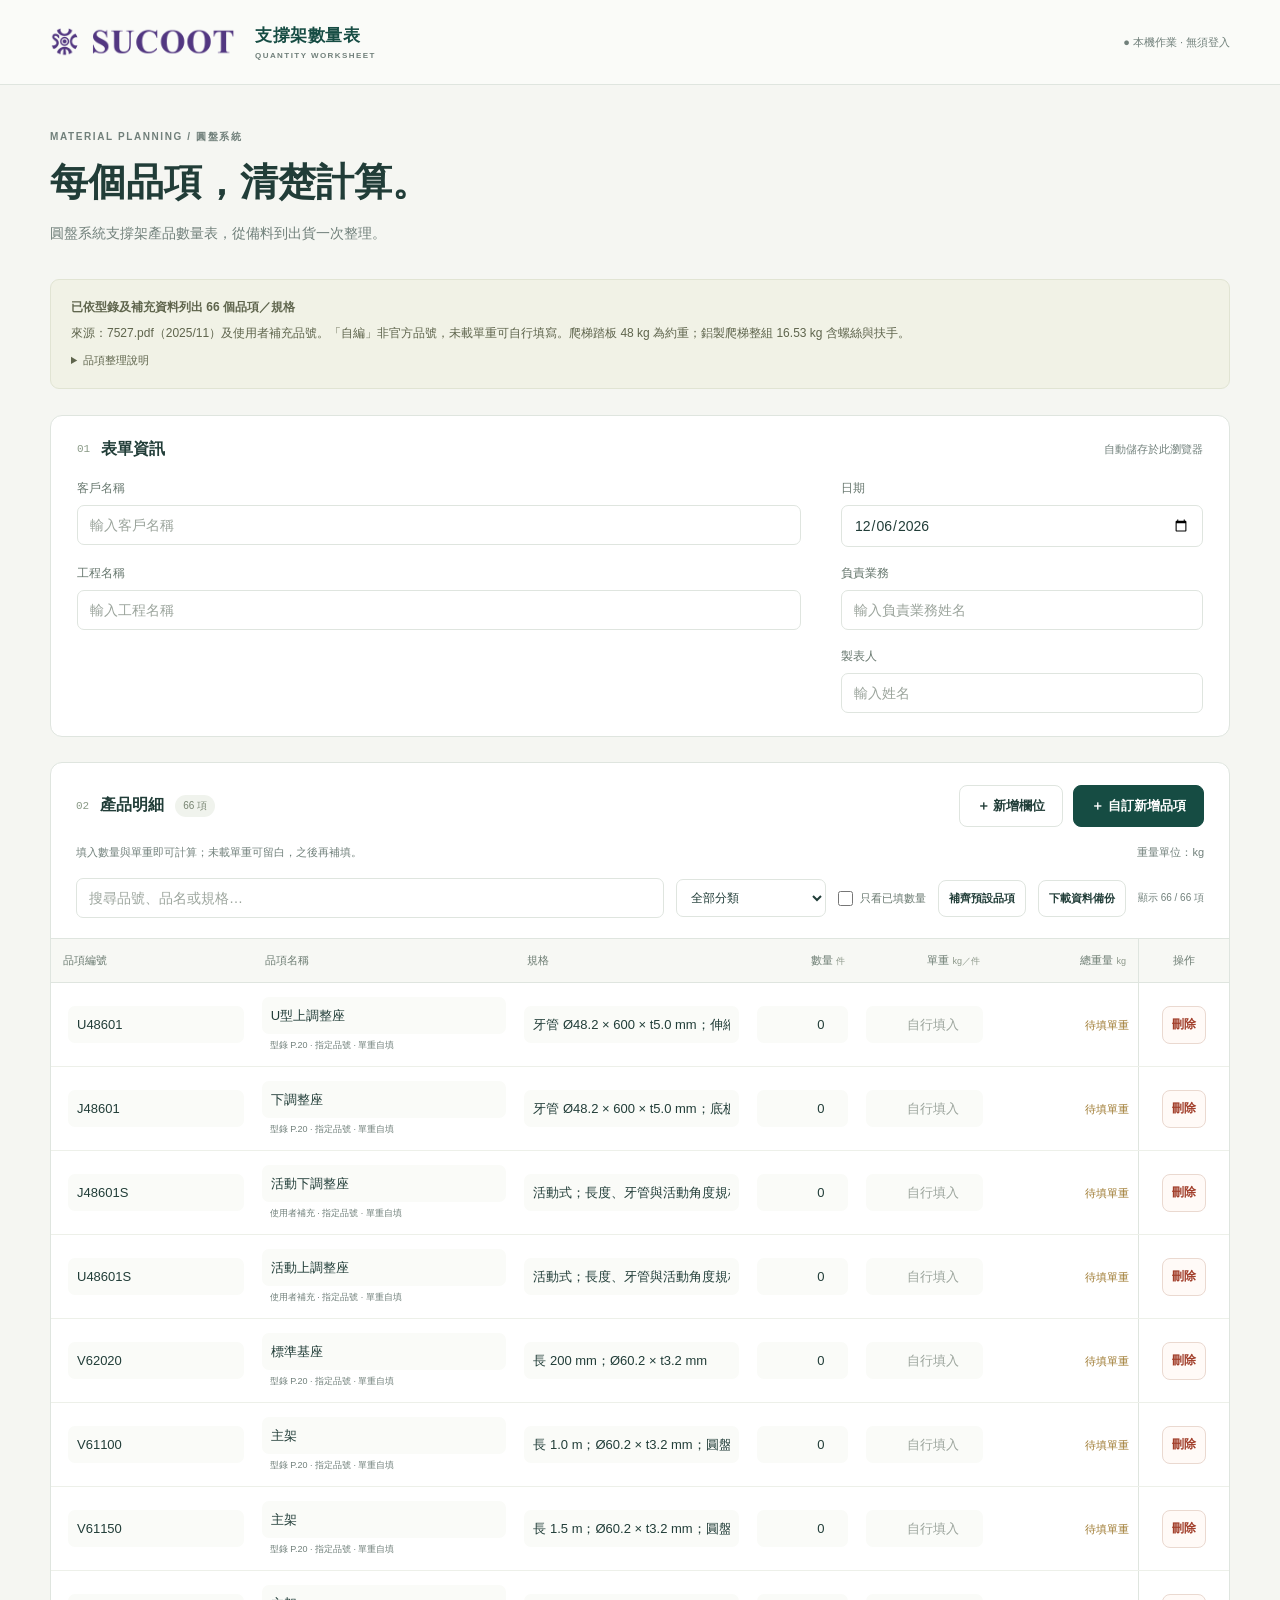
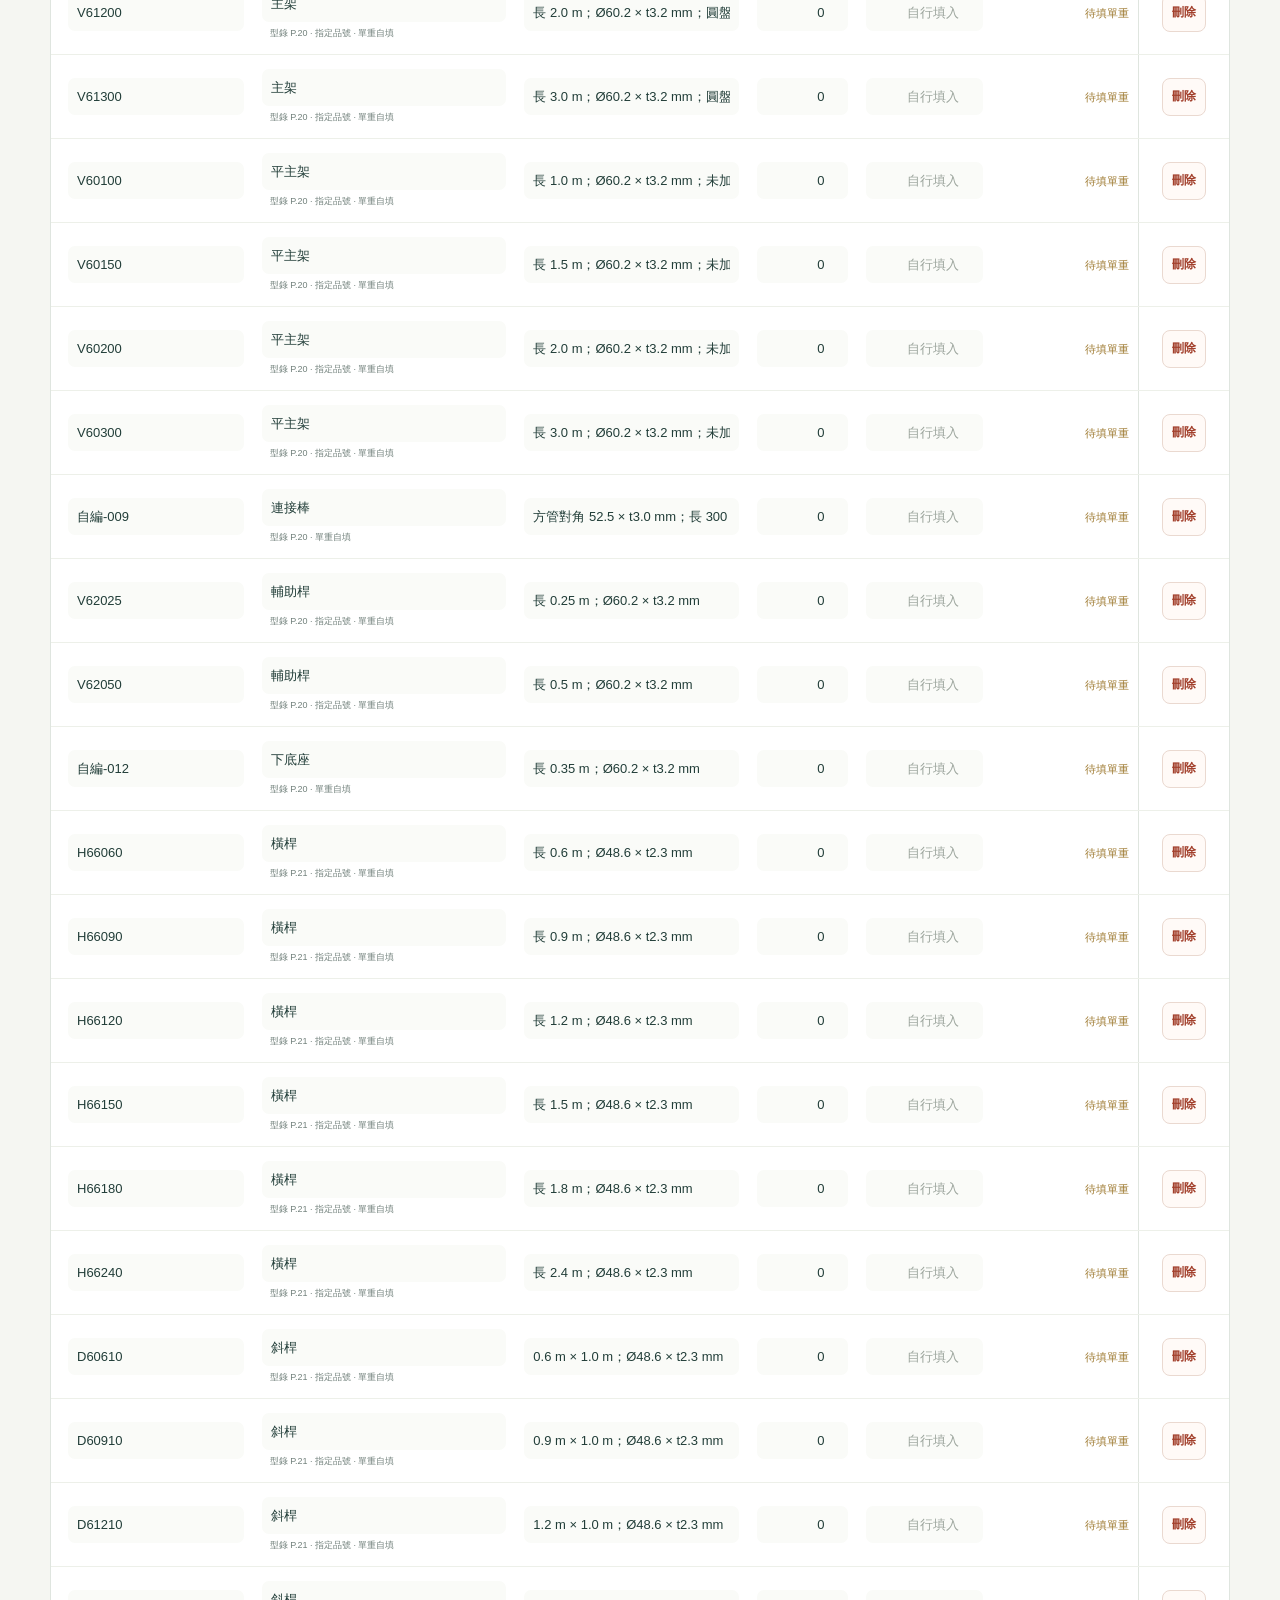
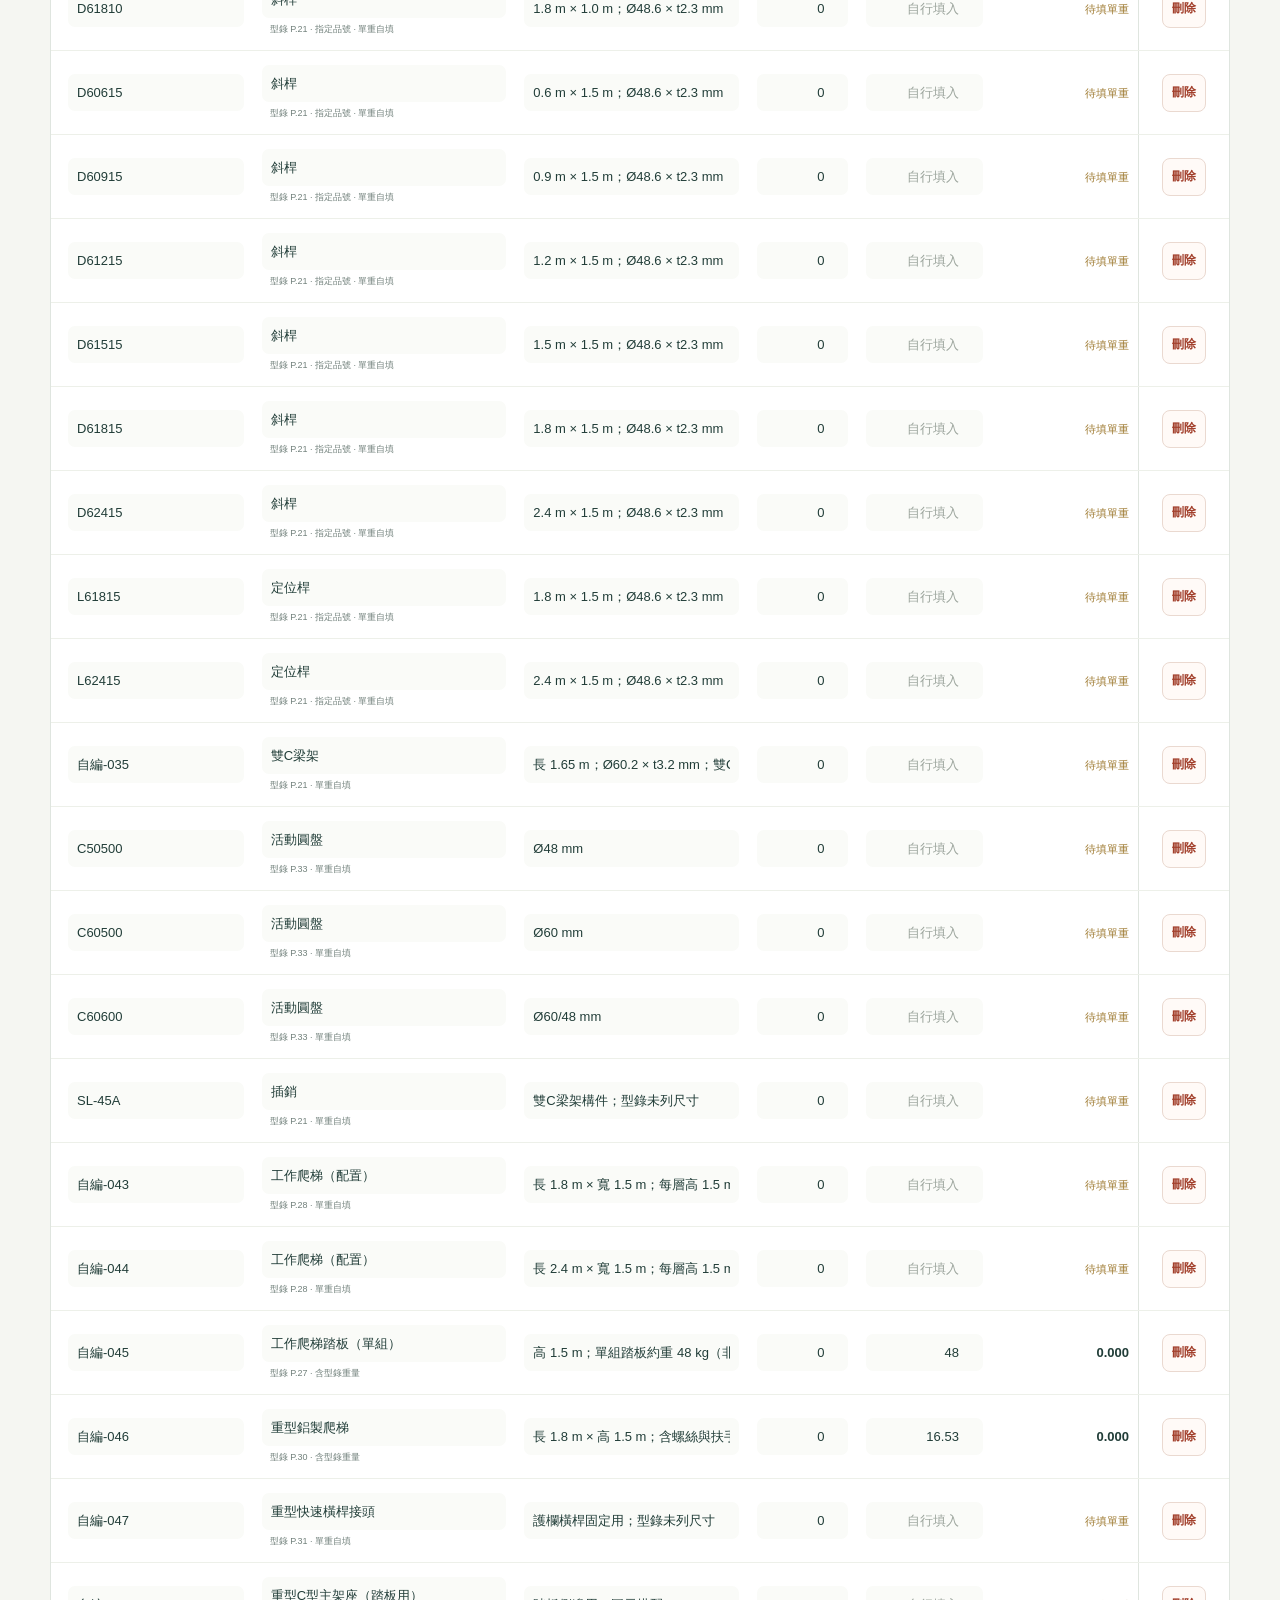
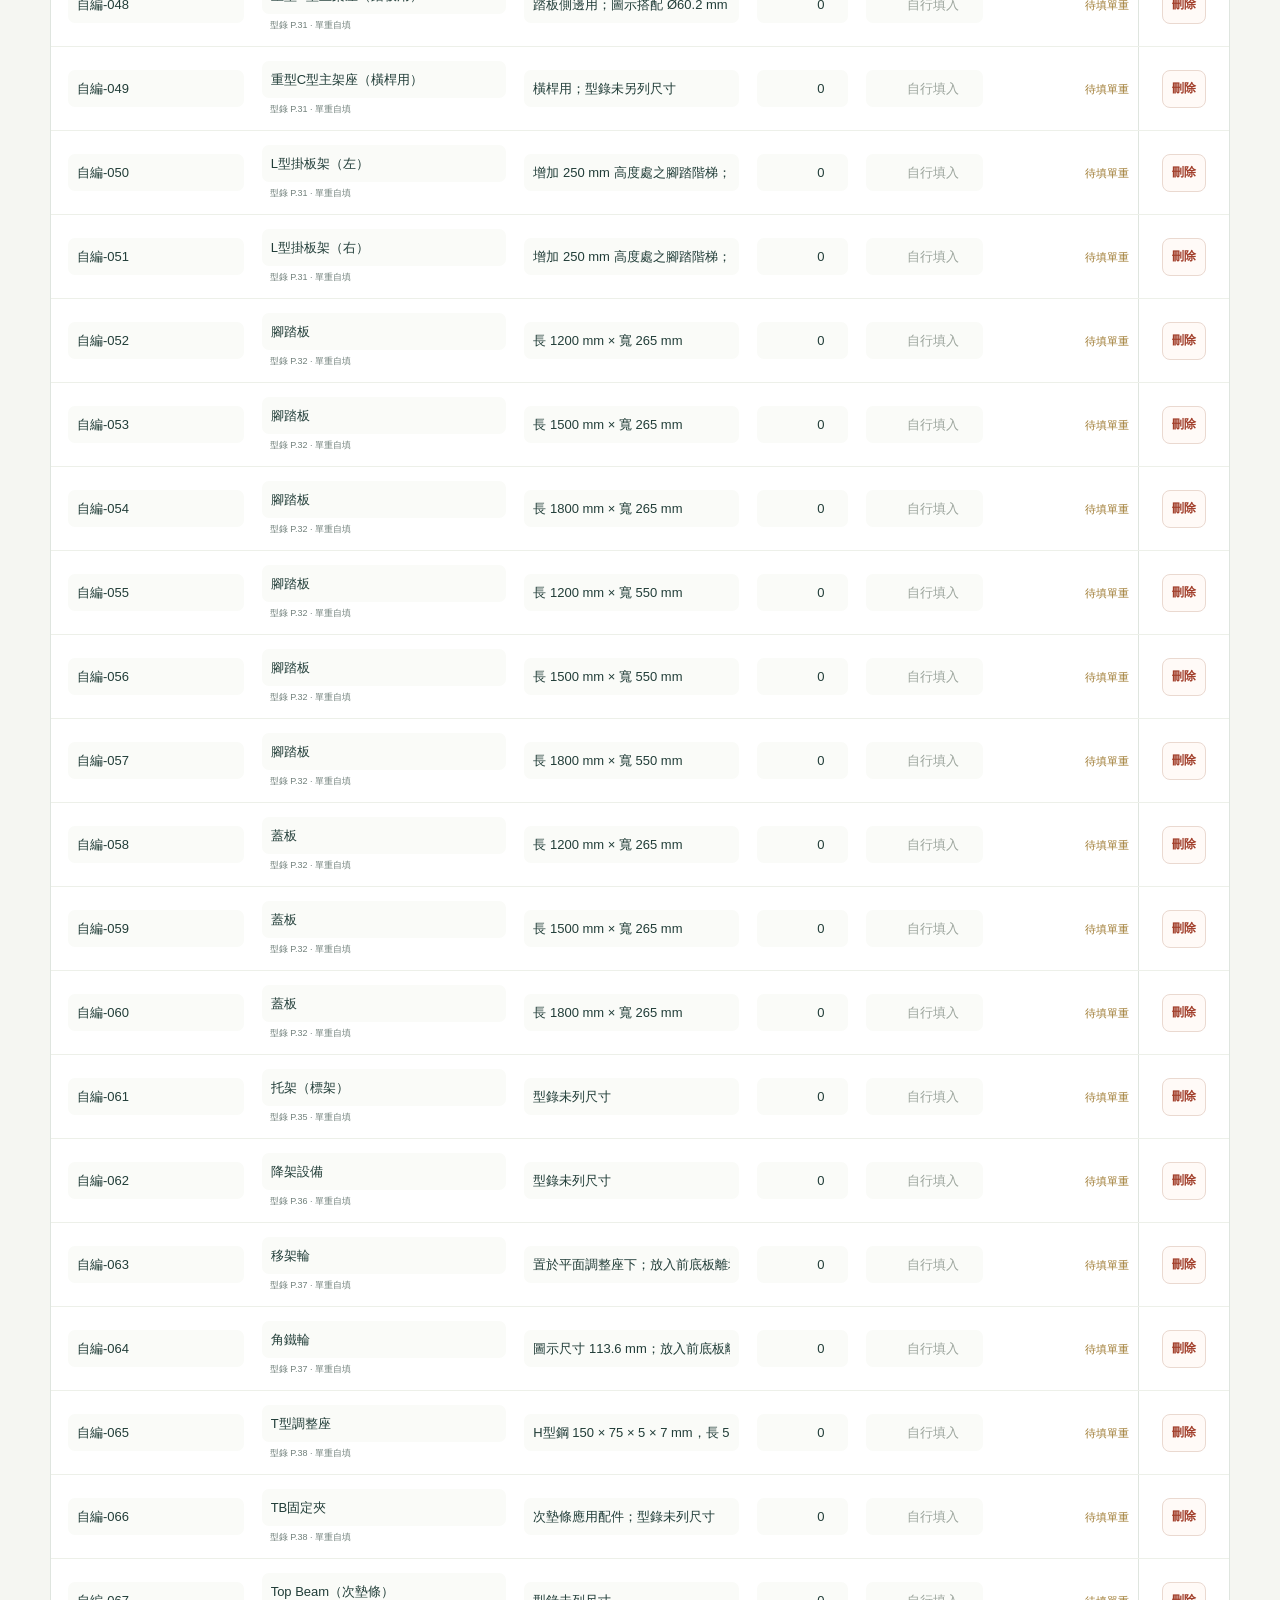
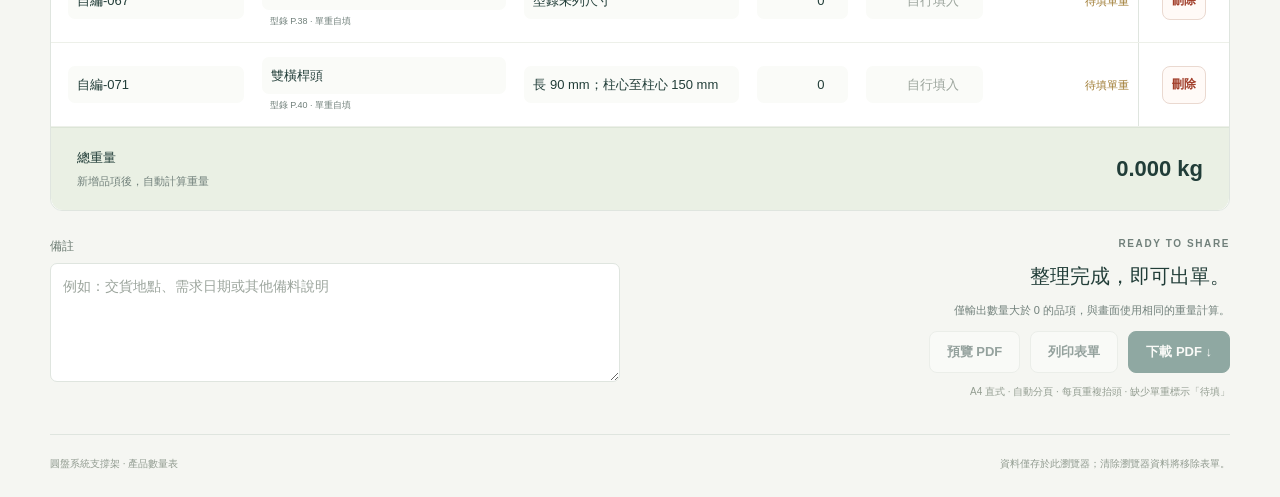
==== commit a5f8ff42: "Add salesperson to worksheet and PDF headers" ====
--- a/downloads/quantity-table.html
+++ b/downloads/quantity-table.html
@@ -8,6 +8,8 @@
 #pdfPreview{width:min(1280px,calc(100vw - 28px));max-width:none;height:94vh;max-height:94vh;padding:0;overflow:hidden}#pdfPreview[open]{display:flex;flex-direction:column}.preview-toolbar{display:flex;justify-content:space-between;align-items:center;gap:16px;padding:16px 20px;border-bottom:1px solid var(--line);flex-shrink:0}.preview-toolbar h2{font-size:18px;margin:0}.preview-toolbar p{font-size:11px;margin:5px 0 0}.preview-controls{display:flex;align-items:center;gap:12px}.preview-controls label{display:flex;gap:7px;align-items:center}.preview-controls select{font-size:12px;padding:7px}#previewPages{flex:1;min-height:0;overflow:auto;padding:20px;background:#e2e7e1;overscroll-behavior:contain}.preview-page{width:min(100%,var(--page-width));margin:0 auto 22px}.preview-page img{width:100%;height:auto;display:block;background:white;box-shadow:0 2px 12px #0002}.preview-page figcaption{font-size:11px;text-align:center;padding-top:9px;color:#617164}#previewPages[data-zoom="100"] .preview-page{width:var(--page-width)}#previewPages[data-zoom="150"] .preview-page{width:calc(var(--page-width)*1.5)}.preview-footer{display:flex;justify-content:space-between;align-items:center;gap:12px;padding:13px 20px;border-top:1px solid var(--line);flex-shrink:0;background:white}.preview-footer>span{font-size:11px;color:var(--muted)}.preview-footer>div{display:flex;gap:9px;flex-shrink:0}
 @media(max-width:1240px){main{margin:0 30px}.topbar{padding:0 30px}}@media(max-width:700px){main{margin:0 18px}.topbar{padding:0 20px;height:72px}.brand{font-size:14px;gap:10px}.brand img{width:118px}.brand small{display:none}.local-badge{font-size:10px}.intro{padding:32px 0 25px}h1{font-size:30px;max-width:270px}.intro>p:last-child{font-size:12px}.source-note{padding:13px;font-size:11px}.project{padding:20px}.section-label #saveState{font-size:9px}.info-grid{grid-template-columns:minmax(0,1.25fr) minmax(0,1fr);gap:18px 14px}.info-grid input{padding:10px 8px;font-size:12px}.table-toolbar{padding:18px 17px 14px;flex-wrap:wrap}.table-actions{width:100%}.table-actions button{flex:1;font-size:12px;padding:10px}.column-manager{margin:0 17px 16px}.table-help{padding:0 17px 15px;display:block}.table-help span{display:block;margin-top:5px}.catalog-tools{padding:0 17px 17px;gap:10px}.search-label{flex-basis:100%}.catalog-tools select{max-width:170px}.bottom-grid{grid-template-columns:1fr;gap:26px}.export-panel{text-align:left}.export-buttons button{flex:1;min-width:0;font-size:12px;padding:11px 8px}.table-total{padding:18px}.table-total strong{font-size:20px}footer{flex-direction:column;gap:6px}.preview-toolbar{padding:12px;flex-wrap:wrap;gap:10px}.preview-controls{width:100%;justify-content:space-between}#previewPages{padding:10px}.preview-footer{padding:12px;flex-wrap:wrap}.preview-footer>div{width:100%}.preview-footer button{flex:1}}
 @page{size:A4 portrait;margin:15mm 12mm}@media print{body{background:white;color:#111}.topbar,main,dialog,#toast{display:none!important}#printArea{display:block;font-size:10pt}.report-logo{display:block;width:45mm;height:auto;margin-bottom:4mm}.print-heading{font-size:19pt;line-height:1.3;margin:0 0 7mm}.print-meta{display:grid;grid-template-columns:minmax(0,2fr) minmax(0,1fr);gap:3mm 8mm;font-size:10pt}.print-meta span{min-width:0;overflow-wrap:anywhere}.print-table{width:100%;table-layout:fixed;border-collapse:collapse}.print-table th,.print-table td{border:1px solid #bbb;padding:3mm 2mm;overflow-wrap:anywhere;font-size:9pt}.print-table th{text-align:left;background:#edf1e9!important;print-color-adjust:exact}.print-table th.number{text-align:right}.print-table th:first-child{width:14%}.print-table th:nth-child(2),.print-table th:nth-child(3){width:23%}.print-table th:nth-child(4){width:10%}.print-table th:nth-child(5){width:14%}.print-table th:nth-child(6){width:16%}.print-table.with-custom-columns th{width:auto!important;font-size:8pt}.print-table.with-custom-columns td{font-size:8pt}.print-table thead{display:table-header-group}.print-table tr{break-inside:avoid}.print-report-header>td{border:0;padding:0 0 5mm}.print-end{display:table-row-group}.print-end>tr>td{border:0;padding:0}.print-summary{border-top:2px solid #333;margin-top:5mm;padding-top:4mm;line-height:1.8}.print-notes{white-space:pre-wrap;overflow-wrap:anywhere;line-height:1.7;margin-top:6mm}.print-caption{color:#666;font-size:8pt;margin-top:6mm}}
+
+.info-grid .author-field{grid-column:2}@media print{.print-meta .author-meta{grid-column:2}}
 </style>
 
 </head>
@@ -18,7 +20,8 @@
   <aside class="source-note"><strong>已依型錄及補充資料列出 66 個品項／規格</strong><p>來源：7527.pdf（2025/11）及使用者補充品號。「自編」非官方品號，未載單重可自行填寫。爬梯踏板 48 kg 為約重；鋁製爬梯整組 16.53 kg 含螺絲與扶手。</p><details><summary>品項整理說明</summary><p>定位桿僅列 L61815、L62415；主架、平主架及橫桿依長度分列。斜桿 D6 編碼先橫向、後高度。型錄未提供的尺寸與單重不推估。升級時移除的舊品項保留於本機資料備份。</p></details></aside>
   <section class="card project"><div class="section-label"><span>01</span><h2>表單資訊</h2><span id="saveState" role="status">自動儲存於此瀏覽器</span></div><div class="info-grid">
     <label>客戶名稱<input id="customer" maxlength="60" placeholder="輸入客戶名稱"></label><label>日期<input id="date" type="date"></label>
-    <label>工程名稱<input id="project" maxlength="60" placeholder="輸入工程名稱"></label><label>製表人<input id="author" maxlength="30" placeholder="輸入姓名"></label>
+    <label>工程名稱<input id="project" maxlength="60" placeholder="輸入工程名稱"></label><label>負責業務<input id="salesperson" maxlength="30" placeholder="輸入負責業務姓名"></label>
+    <label class="author-field">製表人<input id="author" maxlength="30" placeholder="輸入姓名"></label>
   </div></section>
   <section class="card worksheet" aria-labelledby="tableTitle"><div class="table-toolbar"><div class="section-label"><span>02</span><h2 id="tableTitle">產品明細</h2><span id="rowCount" class="count-pill"></span></div><div class="table-actions"><button id="addColumn">＋ 新增欄位</button><button id="addRow" class="primary">＋ 自訂新增品項</button></div></div>
     <div id="columnManager" class="column-manager" hidden><strong>自訂欄位</strong><div id="columnList"></div><small>按「刪除欄位」可移除；誤刪後可按提示中的「復原」。</small></div>
@@ -1299,7 +1302,8 @@
     ctx.drawImage(logo,margin,36,190,190*logo.naturalHeight/logo.naturalWidth);text('圓盤系統支撐架產品數量表',margin,82,24,'#164c43','left',true);y=128;
     const leftWidth=(W-margin*2)*.64,rightX=margin+leftWidth+24,rightWidth=W-margin-rightX;
     y+=Math.max(wrapped(`客戶名稱：${data.customer||'—'}`,margin,y,leftWidth),wrapped(`日期：${data.date||'—'}`,rightX,y,rightWidth))+8;
-    y+=Math.max(wrapped(`工程名稱：${data.project||'—'}`,margin,y,leftWidth),wrapped(`製表人：${data.author||'—'}`,rightX,y,rightWidth))+22;
+    y+=Math.max(wrapped(`工程名稱：${data.project||'—'}`,margin,y,leftWidth),wrapped(`負責業務：${data.salesperson||'—'}`,rightX,y,rightWidth))+8;
+    y+=wrapped(`製表人：${data.author||'—'}`,rightX,y,rightWidth)+22;
     const content=columns.map(c=>lines(c.name,c.width-16,10)),height=Math.max(34,...content.map(list=>list.length*17+16));ctx.fillStyle='#edf2e8';ctx.fillRect(margin,y,W-margin*2,height);
     columns.forEach((c,i)=>content[i].forEach((line,j)=>text(line,c.number?c.x+c.width-8:c.x+8,y+9+j*17,10,'#365544',c.number?'right':'left',true)));y+=height;
   }
@@ -1341,12 +1345,12 @@
 const validWeight=value=>/^(?:\d+(?:\.\d{1,3})?|\.\d{1,3})$/.test(value)&&Number(value)<=999999.999;
 const rowWeight=row=>row.weight===''?null:Math.round(Number(row.weight)*1000)*Number(row.quantity)/1000;
 const catalogRow=item=>({id:id(),catalogId:item.id,code:item.code,name:item.name,spec:item.spec,weight:item.weight,quantity:'0',extra:{}});
-let state={customer:'',project:'',date:today(),author:'',notes:'',catalogVersion:'',columns:[],archivedRows:[],rows:[]};
+let state={customer:'',project:'',date:today(),salesperson:'',author:'',notes:'',catalogVersion:'',columns:[],archivedRows:[],rows:[]};
 let storageAvailable=true,previewBusy=false;
 try{
   const data=JSON.parse(localStorage.getItem(STORE));
   if(data&&Array.isArray(data.rows)){
-    for(const key of ['customer','project','date','author','notes'])if(typeof data[key]==='string')state[key]=data[key];
+    for(const key of ['customer','project','date','salesperson','author','notes'])if(typeof data[key]==='string')state[key]=data[key];
     state.catalogVersion=typeof data.catalogVersion==='string'?data.catalogVersion:'';
     state.columns=Array.isArray(data.columns)?data.columns.filter((c,i,a)=>c&&typeof c.id==='string'&&/^col_[a-z0-9-]+$/.test(c.id)&&typeof c.name==='string'&&c.name.trim()&&a.findIndex(x=>x?.id===c.id)===i).slice(0,6).map(c=>({id:c.id,name:c.name.trim().slice(0,20)})):[];
     state.archivedRows=Array.isArray(data.archivedRows)?data.archivedRows:[];
@@ -1421,7 +1425,7 @@
   if(!event.target.closest('.delete'))return;const index=state.rows.findIndex(r=>r.id===event.target.closest('tr').dataset.id);if(index<0)return;
   const row=state.rows[index];state.rows.splice(index,1);renderRows();save();showUndo(`已刪除品項「${row.name||row.code||'未命名'}」`,()=>{if(!state.rows.some(r=>r.id===row.id))state.rows.splice(Math.min(index,state.rows.length),0,row);});
 });
-for(const key of ['customer','project','date','author','notes']){$(key).value=state[key];$(key).addEventListener('input',()=>{state[key]=$(key).value;save();});}
+for(const key of ['customer','project','date','salesperson','author','notes']){$(key).value=state[key];$(key).addEventListener('input',()=>{state[key]=$(key).value;save();});}
 $('addColumn').addEventListener('click',()=>{if(state.columns.length>=6){toast('最多新增 6 個文字欄位。');return;}$('columnError').textContent='';$('columnName').value='';$('columnDialog').showModal();$('columnName').focus();});
 $('cancelColumn').addEventListener('click',()=>$('columnDialog').close());
 $('columnForm').addEventListener('submit',event=>{
@@ -1444,7 +1448,7 @@
   $('printPageStyle').textContent=`@page{size:A4 ${data.columns.length?'landscape':'portrait'};margin:15mm 12mm}`;
   const colspan=6+data.columns.length;
   const title=`<img class="report-logo" src="${esc($('companyLogo').src)}" alt="SUCOOT 實固股份有限公司"><h1 class="print-heading">圓盤系統支撐架產品數量表</h1>`;
-  const meta=`<div class="print-meta"><span>客戶名稱：${esc(data.customer||'—')}</span><span>日期：${esc(data.date||'—')}</span><span>工程名稱：${esc(data.project||'—')}</span><span>製表人：${esc(data.author||'—')}</span></div>`;
+  const meta=`<div class="print-meta"><span>客戶名稱：${esc(data.customer||'—')}</span><span>日期：${esc(data.date||'—')}</span><span>工程名稱：${esc(data.project||'—')}</span><span>負責業務：${esc(data.salesperson||'—')}</span><span class="author-meta">製表人：${esc(data.author||'—')}</span></div>`;
   const headers=['品項編號','品項名稱','規格','數量（件）','單重（kg）','總重量（kg）',...data.columns.map(c=>c.name)].map((name,i)=>`<th${i>=3&&i<=5?' class="number"':''}>${esc(name)}</th>`).join('');
   const body=data.rows.map(r=>`<tr><td>${esc(r.code)}</td><td>${esc(r.name)}</td><td>${esc(r.spec||'—')}</td><td class="number">${fmt(Number(r.quantity),0)}</td><td class="number">${r.weight===''?'待填':fmt(Number(r.weight))}</td><td class="number">${r.weight===''?'待填':fmt(rowWeight(r))}</td>${data.columns.map(c=>`<td>${esc(r.extra?.[c.id]||'—')}</td>`).join('')}</tr>`).join('');
   const summary=`<div class="print-summary"><strong>已知總重量：${fmt(data.sum.grams/1000)} kg</strong>${data.sum.pending?`<br>注意：${data.sum.pending} 項缺少單重，未計入總重量。`:''}</div>${data.notes?`<div class="print-notes">備註：${esc(data.notes)}</div>`:''}<p class="print-caption">${reportCaption}</p>`;
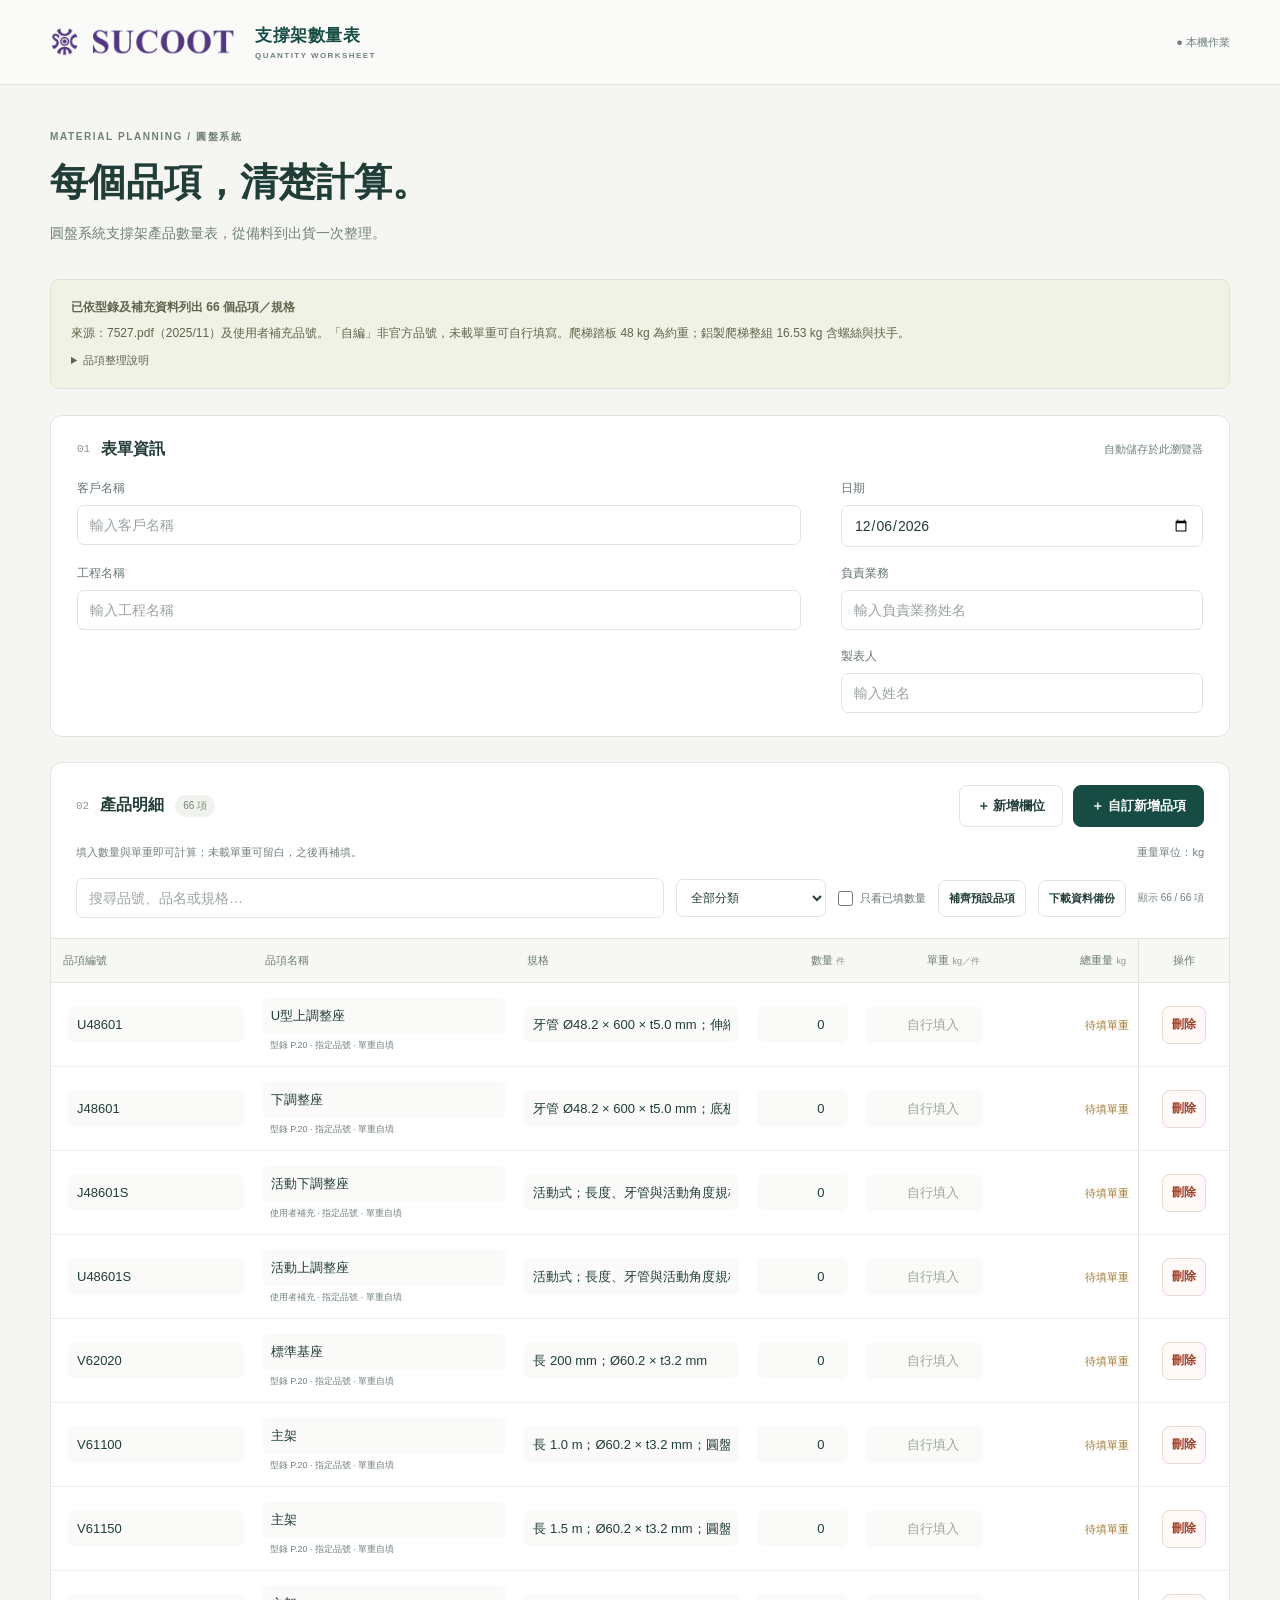
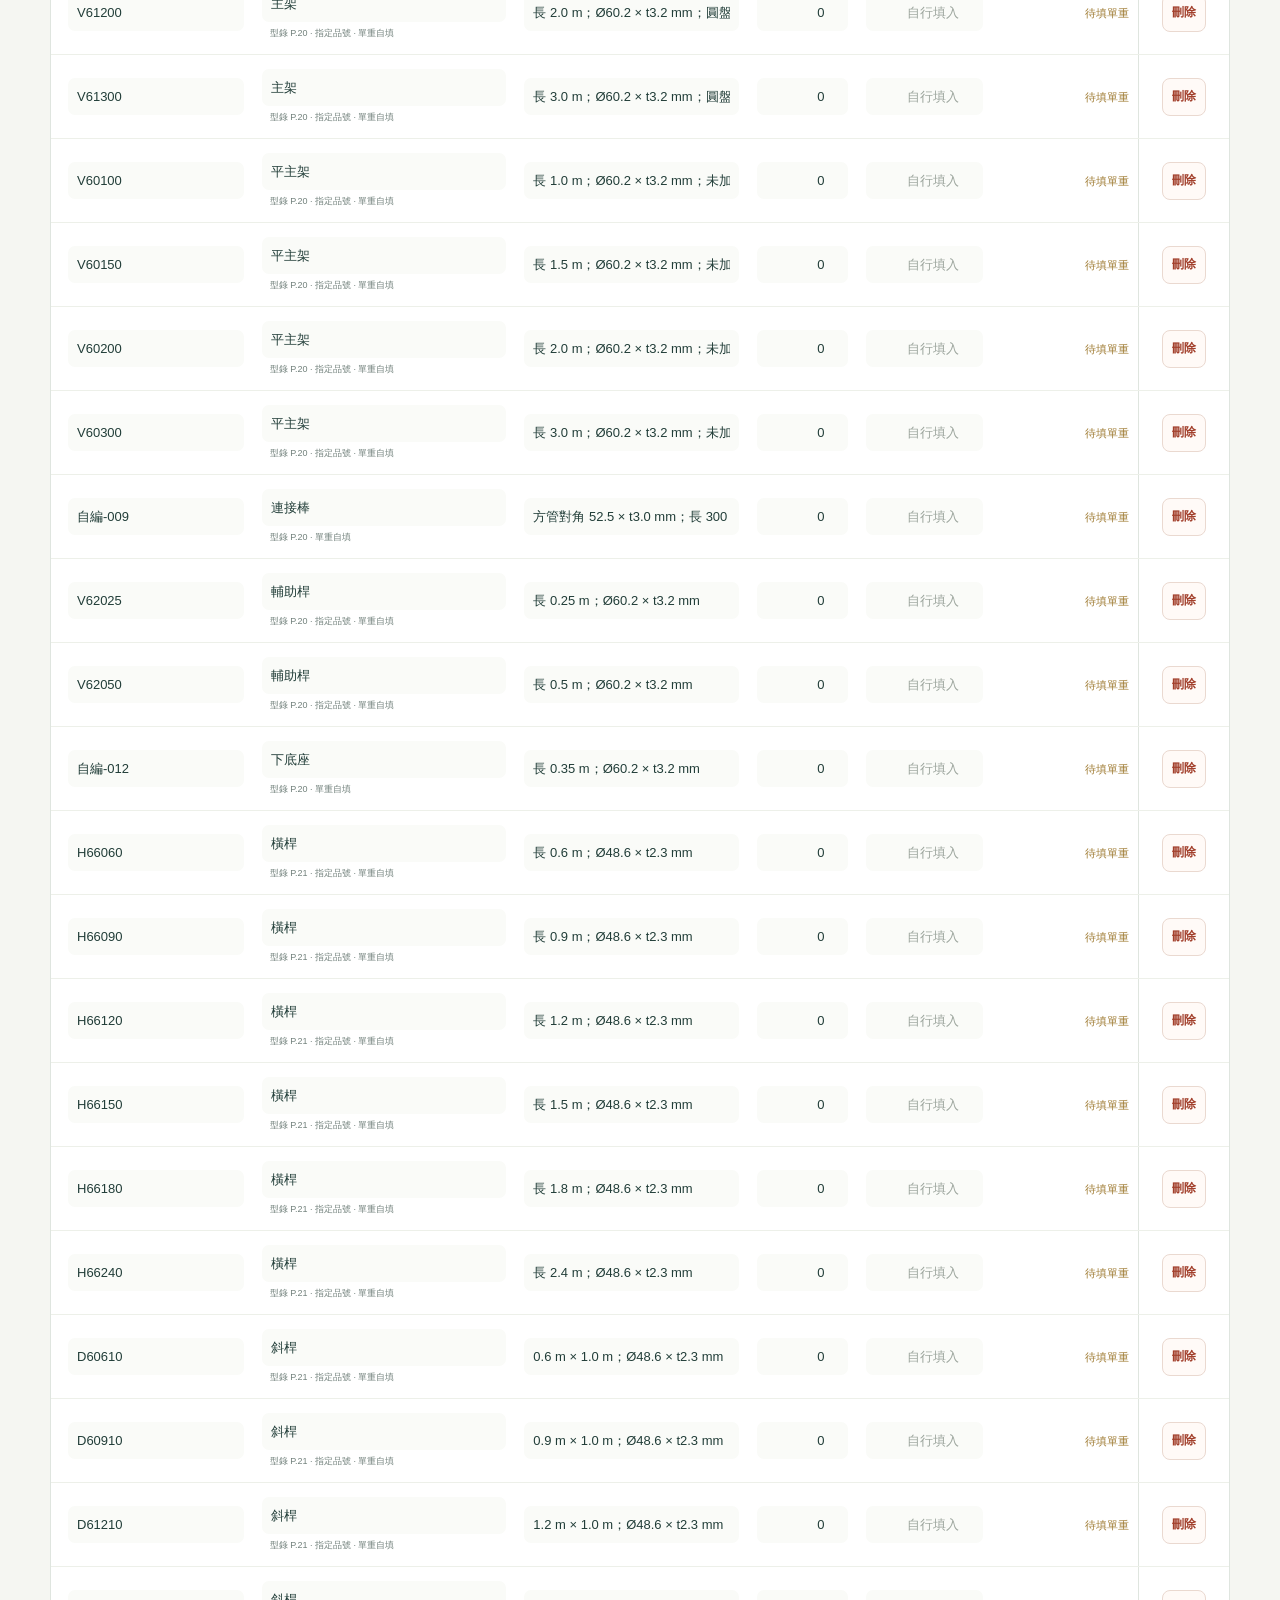
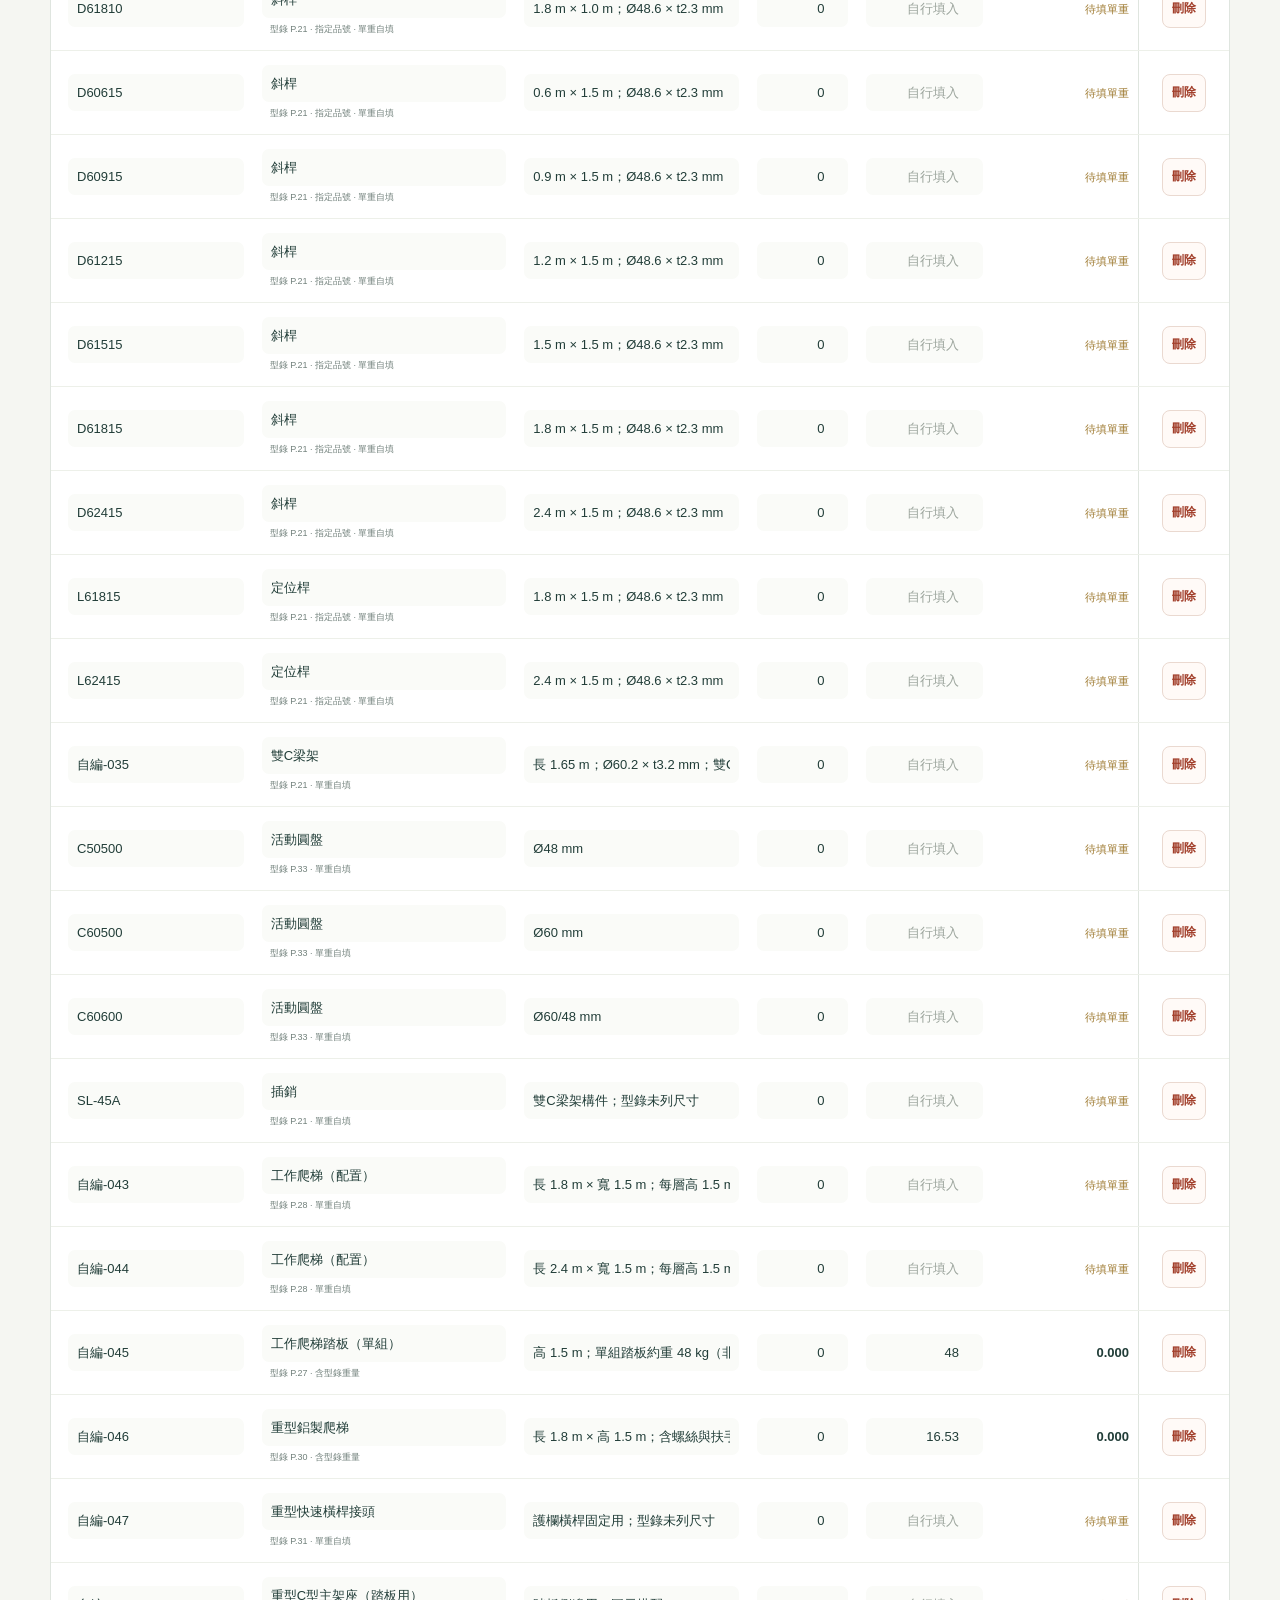
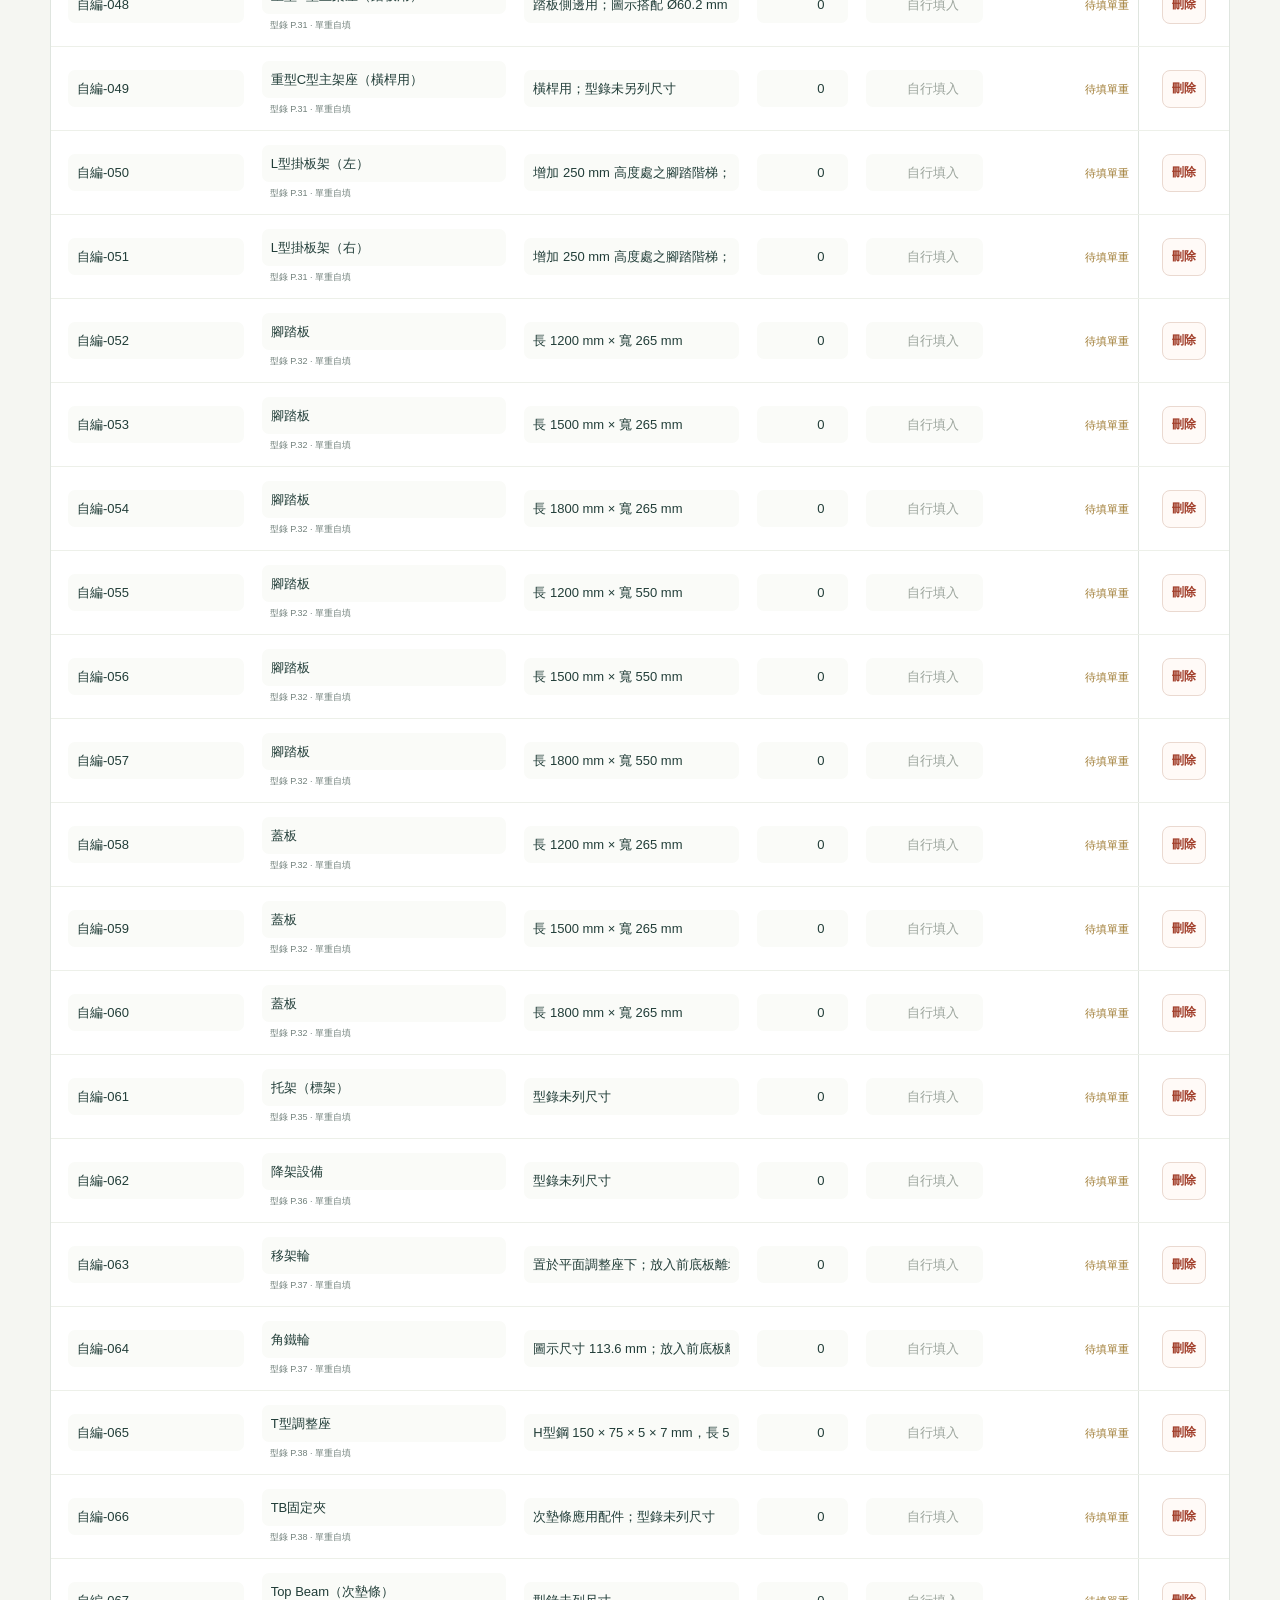
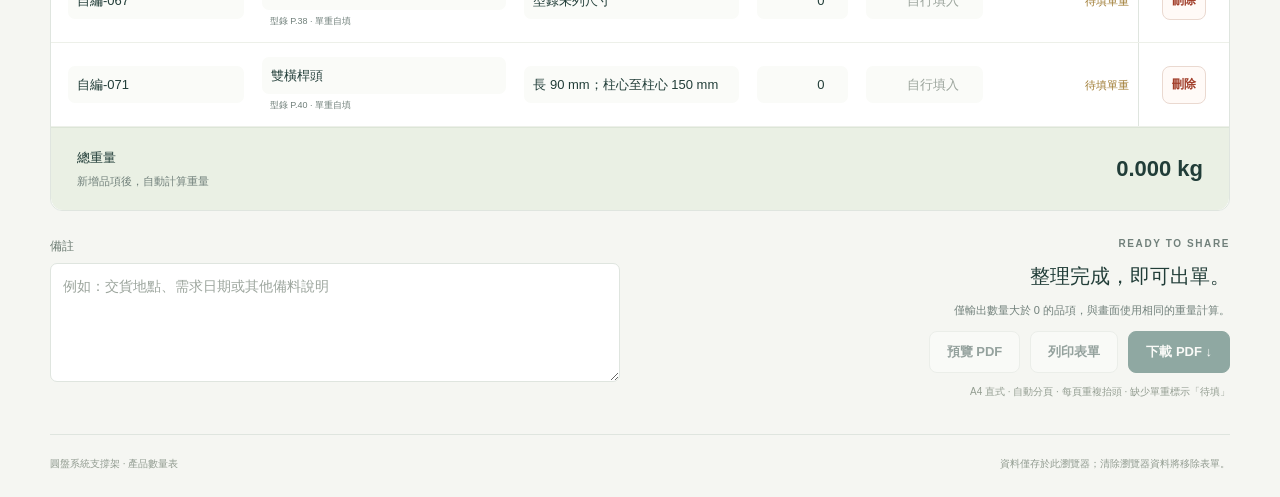
==== commit 669ad254: "Add configurable shared opening password and local setup page" ====
--- a/downloads/quantity-table.html
+++ b/downloads/quantity-table.html
@@ -1,8 +1,9 @@
 <!doctype html>
-<html lang="zh-Hant">
+<html lang="zh-Hant" data-locked="true">
 <head>
   <meta charset="utf-8"><meta name="viewport" content="width=device-width, initial-scale=1">
   <meta name="theme-color" content="#164c43"><title>圓盤系統支撐架｜產品數量表</title>
+
   <style>:root{font-family:Inter,"Noto Sans TC","Noto Sans CJK TC","Microsoft JhengHei",sans-serif;color:#213d38;background:#f5f6f2;--ink:#213d38;--green:#164c43;--muted:#71807b;--line:#dfe5df;--danger:#a23f2b}*{box-sizing:border-box}body{margin:0}button,input,textarea,select{font:inherit}button{border:1px solid var(--line);border-radius:8px;background:#fff;color:var(--ink);padding:11px 17px;font-size:13px;font-weight:600;cursor:pointer}button:hover{background:#edf2e9}button:disabled{opacity:.45;cursor:not-allowed}.primary{background:var(--green);color:white;border-color:var(--green)}.primary:hover{background:#236353}button:focus-visible,a:focus-visible{outline:3px solid #618e7b;outline-offset:3px}input,textarea,select{border:1px solid var(--line);border-radius:7px;padding:11px 12px;color:var(--ink);background:white;font-size:14px}input,textarea{width:100%;min-width:0}input:focus,textarea:focus,select:focus{outline:2px solid #bfd1ba;outline-offset:1px}input::placeholder,textarea::placeholder{color:#9ca59d}input[aria-invalid=true]{border-color:var(--danger);background:#fff4ee}label{font-size:12px;color:#68786f}label>input,label>textarea{display:block;margin-top:8px}a{color:var(--green)}[hidden]{display:none!important}.sr-only{position:absolute;width:1px;height:1px;overflow:hidden;clip:rect(0,0,0,0)}
 .topbar{height:85px;display:flex;align-items:center;justify-content:space-between;gap:12px;padding:0 max(30px,calc((100vw - 1180px)/2));border-bottom:1px solid var(--line);background:#fafbf8}.brand{display:flex;align-items:center;gap:20px;font-weight:700;font-size:17px;text-decoration:none;letter-spacing:.03em}.brand img{width:185px;height:auto;flex-shrink:0}.brand small{display:block;font-size:8px;letter-spacing:.18em;margin-top:4px;color:var(--muted)}.local-badge{font-size:11px;color:var(--muted);white-space:nowrap}main{max-width:1180px;margin:auto;padding-bottom:24px}.intro{padding:45px 0 32px}.eyebrow{font-size:10px;font-weight:600;letter-spacing:.16em;color:var(--muted);margin:0 0 14px}h1{font-size:38px;line-height:1.3;margin:0 0 14px;font-weight:650}.intro>p:last-child{font-size:14px;color:var(--muted);line-height:1.8;margin:0}.source-note{padding:17px 20px;border:1px solid #e1e4d3;border-radius:9px;background:#f1f2e6;color:#5f654d;font-size:12px;line-height:1.8;margin-bottom:26px}.source-note p{margin:5px 0 0}.source-note summary{cursor:pointer;font-size:11px;margin-top:6px}.card{background:white;border:1px solid var(--line);border-radius:12px}.project{padding:23px 26px}.section-label{display:flex;align-items:center;gap:11px}.section-label>span:first-child{color:#8b9b88;font:11px monospace}.section-label h2{font-size:16px;margin:0}.section-label #saveState{margin-left:auto;font-size:11px;color:var(--muted)}.info-grid{display:grid;grid-template-columns:minmax(0,2fr) minmax(0,1fr);gap:18px 40px;margin-top:20px}.info-grid label{min-width:0}.worksheet{margin-top:25px}.table-toolbar{display:flex;align-items:center;justify-content:space-between;gap:16px;padding:22px 25px 16px}.table-actions{display:flex;gap:10px;flex-wrap:wrap}.count-pill{font-size:10px;border-radius:20px;padding:4px 8px;background:#f0f3ed;color:#778471}.table-help{padding:0 25px 17px;color:var(--muted);font-size:11px;display:flex;gap:12px;justify-content:space-between;line-height:1.7}.table-help>span{white-space:nowrap}.catalog-tools{display:flex;align-items:center;gap:12px;flex-wrap:wrap;padding:0 25px 20px}.search-label{flex:1;min-width:210px}.catalog-tools input{margin:0}.catalog-tools select{padding:10px;font-size:12px;max-width:100%}.catalog-tools button{font-size:11px;padding:10px}.selected-toggle{display:flex;align-items:center;gap:7px;white-space:nowrap;font-size:11px}.selected-toggle input{width:15px;height:15px;accent-color:var(--green)}#filterCount{font-size:10px;color:var(--muted);white-space:nowrap}.table-scroll{overflow:auto}.editor-table{border-collapse:collapse;width:100%;table-layout:fixed;text-align:left;min-width:964px}.editor-table th{position:relative;background:#f7f8f4;color:#6c7c72;border-block:1px solid var(--line);padding:14px 12px;font-size:11px;font-weight:500}.editor-table th small{font-size:9px;color:#8d988a}.editor-table td{padding:14px 9px;border-bottom:1px solid #edf0e9;font-size:13px;vertical-align:middle}.editor-table td:first-child{padding-left:17px}.editor-table input{padding:10px 8px;background:#fafbf8;border-color:transparent;font-size:13px}.editor-table input:hover{border-color:var(--line)}.editor-table input:focus{background:white}.editor-table input[type=number],.number{text-align:right;font-variant-numeric:tabular-nums}.row-weight{font-weight:600;white-space:nowrap}.pending{font-size:11px;color:#9e7a31;font-weight:400}.row-source{display:block;font-size:9px;color:var(--muted);padding:5px 8px 0}.editor-table th:last-child,.editor-table td:last-child{position:sticky;right:0;z-index:1;background:white;border-left:1px solid var(--line);box-shadow:-3px 0 5px #213d3808;padding:8px;text-align:center}.editor-table th:last-child{background:#f7f8f4;z-index:2}.delete{font-size:12px;min-width:44px;min-height:38px;padding:8px 5px;color:var(--danger);border-color:#ead9d0;background:#fffaf7}.remove-column{font-size:10px;color:var(--danger);padding:5px 7px;margin-left:4px;background:#fffaf7}.column-manager{margin:0 25px 18px;padding:14px 16px;border:1px solid var(--line);border-radius:8px;background:#f7f9f3;font-size:12px}#columnList{display:flex;gap:8px;flex-wrap:wrap;margin-top:9px}.column-chip{display:flex;gap:10px;align-items:center;max-width:100%;border:1px solid var(--line);border-radius:7px;background:white;padding:6px 8px}.column-chip span{overflow-wrap:anywhere}.column-chip button{padding:7px 9px;font-size:11px;color:var(--danger);flex-shrink:0}.column-manager>small{display:block;font-size:10px;color:var(--muted);line-height:1.8;margin-top:9px}.empty{text-align:center;padding:30px 20px;font-size:12px;color:var(--muted);line-height:1.8}.empty h3{color:var(--ink);font-size:16px}.table-total{display:flex;align-items:center;justify-content:space-between;gap:15px;padding:21px 26px;background:#eaf0e4;border-top:1px solid #dce5d7;border-radius:0 0 12px 12px;font-size:13px}.table-total strong{font-size:22px;font-variant-numeric:tabular-nums}.table-total small{display:block;margin-top:7px;font-size:11px;color:var(--muted)}#validation{margin:0;padding:12px 24px;color:var(--danger);background:#fff4ed;font-size:12px}.bottom-grid{display:grid;grid-template-columns:1fr 1fr;gap:40px;margin-top:27px}.bottom-grid textarea{min-height:110px;resize:vertical;line-height:1.7}.export-panel{text-align:right}.export-panel h2{font-size:20px;font-weight:550;margin:0 0 10px}.export-panel>p:not(.eyebrow){font-size:11px;color:var(--muted);line-height:1.7}.export-panel small{display:block;font-size:10px;color:#939d91;margin-top:12px}.export-buttons{display:flex;justify-content:flex-end;gap:10px;flex-wrap:wrap}footer{display:flex;justify-content:space-between;gap:20px;border-top:1px solid var(--line);padding-top:20px;margin-top:35px;font-size:10px;color:#929c91;line-height:1.8}dialog{width:min(440px,calc(100vw - 36px));border:1px solid var(--line);border-radius:12px;padding:26px;color:var(--ink)}dialog::backdrop{background:#123b3555}dialog h2{font-size:20px;margin:0 0 14px}dialog p{font-size:12px;line-height:1.8;color:var(--muted)}.dialog-actions{display:flex;justify-content:flex-end;gap:10px;margin-top:20px}#columnError{color:var(--danger)}#toast{position:fixed;bottom:24px;left:50%;transform:translateX(-50%);max-width:90vw;background:var(--ink);color:white;box-shadow:0 4px 20px #0002;border-radius:8px;padding:13px 20px;font-size:13px;z-index:5}#toast button{margin-left:10px;padding:7px 12px;font-size:12px}#printArea{display:none}
 #pdfPreview{width:min(1280px,calc(100vw - 28px));max-width:none;height:94vh;max-height:94vh;padding:0;overflow:hidden}#pdfPreview[open]{display:flex;flex-direction:column}.preview-toolbar{display:flex;justify-content:space-between;align-items:center;gap:16px;padding:16px 20px;border-bottom:1px solid var(--line);flex-shrink:0}.preview-toolbar h2{font-size:18px;margin:0}.preview-toolbar p{font-size:11px;margin:5px 0 0}.preview-controls{display:flex;align-items:center;gap:12px}.preview-controls label{display:flex;gap:7px;align-items:center}.preview-controls select{font-size:12px;padding:7px}#previewPages{flex:1;min-height:0;overflow:auto;padding:20px;background:#e2e7e1;overscroll-behavior:contain}.preview-page{width:min(100%,var(--page-width));margin:0 auto 22px}.preview-page img{width:100%;height:auto;display:block;background:white;box-shadow:0 2px 12px #0002}.preview-page figcaption{font-size:11px;text-align:center;padding-top:9px;color:#617164}#previewPages[data-zoom="100"] .preview-page{width:var(--page-width)}#previewPages[data-zoom="150"] .preview-page{width:calc(var(--page-width)*1.5)}.preview-footer{display:flex;justify-content:space-between;align-items:center;gap:12px;padding:13px 20px;border-top:1px solid var(--line);flex-shrink:0;background:white}.preview-footer>span{font-size:11px;color:var(--muted)}.preview-footer>div{display:flex;gap:9px;flex-shrink:0}
@@ -10,14 +11,21 @@
 @page{size:A4 portrait;margin:15mm 12mm}@media print{body{background:white;color:#111}.topbar,main,dialog,#toast{display:none!important}#printArea{display:block;font-size:10pt}.report-logo{display:block;width:45mm;height:auto;margin-bottom:4mm}.print-heading{font-size:19pt;line-height:1.3;margin:0 0 7mm}.print-meta{display:grid;grid-template-columns:minmax(0,2fr) minmax(0,1fr);gap:3mm 8mm;font-size:10pt}.print-meta span{min-width:0;overflow-wrap:anywhere}.print-table{width:100%;table-layout:fixed;border-collapse:collapse}.print-table th,.print-table td{border:1px solid #bbb;padding:3mm 2mm;overflow-wrap:anywhere;font-size:9pt}.print-table th{text-align:left;background:#edf1e9!important;print-color-adjust:exact}.print-table th.number{text-align:right}.print-table th:first-child{width:14%}.print-table th:nth-child(2),.print-table th:nth-child(3){width:23%}.print-table th:nth-child(4){width:10%}.print-table th:nth-child(5){width:14%}.print-table th:nth-child(6){width:16%}.print-table.with-custom-columns th{width:auto!important;font-size:8pt}.print-table.with-custom-columns td{font-size:8pt}.print-table thead{display:table-header-group}.print-table tr{break-inside:avoid}.print-report-header>td{border:0;padding:0 0 5mm}.print-end{display:table-row-group}.print-end>tr>td{border:0;padding:0}.print-summary{border-top:2px solid #333;margin-top:5mm;padding-top:4mm;line-height:1.8}.print-notes{white-space:pre-wrap;overflow-wrap:anywhere;line-height:1.7;margin-top:6mm}.print-caption{color:#666;font-size:8pt;margin-top:6mm}}
 
 .info-grid .author-field{grid-column:2}@media print{.print-meta .author-meta{grid-column:2}}
+
+.pwa-panel{display:flex;align-items:center;justify-content:space-between;gap:20px;border:1px solid #dce5d7;border-radius:10px;background:#f9fbf5;padding:18px 22px;margin-bottom:25px}.pwa-panel h2{font-size:15px;margin:0 0 8px}.pwa-panel p{font-size:11px;color:var(--muted);line-height:1.8;margin:7px 0 0}#pwaStatus{font-size:11px;color:#8e6d30}#pwaStatus[data-ready="true"]{color:#28714b}.pwa-actions{display:flex;gap:8px;flex-wrap:wrap;justify-content:flex-end;flex-shrink:0}.pwa-actions button{font-size:12px;padding:10px 12px}#installDialog ol{padding-left:21px;font-size:13px;line-height:1.9}#installDialog li+li{margin-top:12px}@media(max-width:700px){.pwa-panel{padding:16px;flex-wrap:wrap;gap:14px}.pwa-actions{width:100%;justify-content:stretch}.pwa-actions button{flex:1}}
+
+html[data-locked="true"] body>header,html[data-locked="true"] main,html[data-locked="true"] #printArea{display:none!important}.auth-gate{position:fixed;inset:0;z-index:20;display:grid;place-items:center;background:#f5f6f2;padding:22px;overflow:auto}.auth-card{width:min(420px,100%);padding:28px;border:1px solid var(--line);border-radius:14px;background:white}.auth-card>img{width:206px;max-width:100%;height:auto;display:block;margin-bottom:24px}.auth-card h1{font-size:25px;margin-bottom:12px}.auth-card p{font-size:13px;line-height:1.7;color:var(--muted)}.auth-card small{display:block;font-size:11px;color:var(--muted);line-height:1.8;margin-top:20px}.auth-card button{width:100%}.access-actions{display:flex;align-items:center;gap:12px}#lockWorksheet{font-size:12px;padding:8px 12px}#unlockError,#setupError{color:var(--danger)}.password-setup{max-width:760px;padding-top:32px}.password-setup>.card{padding:28px}.password-setup h1{font-size:27px}.password-setup h2{font-size:18px;margin-top:28px}.password-setup p,.password-setup li{font-size:13px;line-height:1.9}.password-setup label{display:block;margin-top:16px}.password-setup button{margin-top:8px}@media(max-width:700px){html[data-password-enabled="true"] .local-badge{display:none}.auth-card{padding:23px}.password-setup>.card{padding:22px}}@media print{#authGate{display:none!important}html[data-locked="true"] #authGate{display:block!important;position:static}.auth-card #unlockForm,.auth-card small{display:none!important}}
 </style>
 
-</head>
+
+<script id="embeddedPasswordConfig" type="application/json">{"version": 1, "enabled": false}</script></head>
 <body>
-<header class="topbar"><a class="brand" href="./"><img id="companyLogo" src="[data-uri]" width="206" height="33" alt="SUCOOT 實固股份有限公司"><span>支撐架數量表<small>QUANTITY WORKSHEET</small></span></a><span class="local-badge">● 本機作業 · 無須登入</span></header>
+<header class="topbar"><a class="brand" href="./"><img id="companyLogo" src="[data-uri]" width="206" height="33" alt="SUCOOT 實固股份有限公司"><span>支撐架數量表<small>QUANTITY WORKSHEET</small></span></a><div class="access-actions"><span class="local-badge">● 本機作業</span><button id="lockWorksheet" type="button" hidden>鎖定</button></div></header>
+<section id="authGate" class="auth-gate" role="dialog" aria-modal="true" aria-labelledby="authTitle"><div class="auth-card"><img src="[data-uri]" width="206" height="33" alt="SUCOOT 實固股份有限公司"><h1 id="authTitle">開啟數量表</h1><p id="accessStatus" role="status">正在讀取開啟設定…</p><form id="unlockForm"><label>共用開啟密碼<input id="openingPassword" type="password" maxlength="128" autocomplete="current-password" disabled required></label><p id="unlockError" role="alert"></p><button id="unlockButton" type="submit" class="primary" disabled>開啟數量表</button></form><small>忘記密碼請洽管理者。此功能為簡易防誤用限制，表單資料保存在本機。</small></div></section>
 <main>
   <section class="intro"><p class="eyebrow">MATERIAL PLANNING / 圓盤系統</p><h1>每個品項，清楚計算。</h1><p>圓盤系統支撐架產品數量表，從備料到出貨一次整理。</p></section>
   <aside class="source-note"><strong>已依型錄及補充資料列出 66 個品項／規格</strong><p>來源：7527.pdf（2025/11）及使用者補充品號。「自編」非官方品號，未載單重可自行填寫。爬梯踏板 48 kg 為約重；鋁製爬梯整組 16.53 kg 含螺絲與扶手。</p><details><summary>品項整理說明</summary><p>定位桿僅列 L61815、L62415；主架、平主架及橫桿依長度分列。斜桿 D6 編碼先橫向、後高度。型錄未提供的尺寸與單重不推估。升級時移除的舊品項保留於本機資料備份。</p></details></aside>
+
   <section class="card project"><div class="section-label"><span>01</span><h2>表單資訊</h2><span id="saveState" role="status">自動儲存於此瀏覽器</span></div><div class="info-grid">
     <label>客戶名稱<input id="customer" maxlength="60" placeholder="輸入客戶名稱"></label><label>日期<input id="date" type="date"></label>
     <label>工程名稱<input id="project" maxlength="60" placeholder="輸入工程名稱"></label><label>負責業務<input id="salesperson" maxlength="30" placeholder="輸入負責業務姓名"></label>
@@ -34,10 +42,74 @@
   <section class="bottom-grid"><label>備註<textarea id="notes" rows="4" maxlength="500" placeholder="例如：交貨地點、需求日期或其他備料說明"></textarea></label><div class="export-panel"><p class="eyebrow">READY TO SHARE</p><h2>整理完成，即可出單。</h2><p>僅輸出數量大於 0 的品項，與畫面使用相同的重量計算。</p><div class="export-buttons"><button id="preview" disabled>預覽 PDF</button><button id="print" disabled>列印表單</button><button id="pdf" class="primary" disabled>下載 PDF ↓</button></div><small id="exportHint"></small></div></section>
   <footer><span>圓盤系統支撐架 · 產品數量表</span><span>資料僅存於此瀏覽器；清除瀏覽器資料將移除表單。</span></footer>
 </main>
+
 <dialog id="columnDialog" aria-labelledby="columnTitle"><form id="columnForm"><h2 id="columnTitle">新增自訂欄位</h2><p>例如：備註、使用位置、批號。最多新增 6 個文字欄位，會同步儲存及輸出至 PDF、列印版。</p><label>欄位名稱<input id="columnName" maxlength="20" placeholder="例如：使用位置" autocomplete="off"></label><p id="columnError" role="alert"></p><div class="dialog-actions"><button id="cancelColumn" type="button">取消</button><button class="primary" type="submit">新增欄位</button></div></form></dialog>
 <dialog id="pdfPreview" aria-labelledby="previewTitle"><div class="preview-toolbar"><div><h2 id="previewTitle">PDF 預覽</h2><p id="previewStatus" role="status"></p></div><div class="preview-controls"><label>縮放<select id="previewZoom"><option value="fit">符合寬度</option><option value="100">100%</option><option value="150">150%</option></select></label><button id="closePreview" type="button">關閉</button></div></div><div id="previewPages" aria-busy="false"></div><div class="preview-footer"><span>預覽與下載 PDF 使用相同頁面；每頁重複抬頭資訊。</span><div><button id="backToEdit" type="button">返回編輯</button><button id="previewDownload" type="button" class="primary" disabled>下載此 PDF</button></div></div></dialog>
 <style id="printPageStyle" media="print"></style><div id="printArea"></div><div id="toast" role="status" hidden></div>
 <script>'use strict';
+// Client-side opening barrier only. This does not encrypt worksheet data or
+// replace server-side authorization. Never include a plaintext password here.
+window.WorksheetPassword=(()=>{
+  const hex=bytes=>[...new Uint8Array(bytes)].map(b=>b.toString(16).padStart(2,'0')).join('');
+  function validate(config){
+    if(!config||config.version!==1||typeof config.enabled!=='boolean')throw new Error('密碼設定格式不正確');
+    if(!config.enabled)return {version:1,enabled:false};
+    if(config.algorithm!=='PBKDF2-SHA-256'||!Number.isInteger(config.iterations)||config.iterations<100000||config.iterations>2000000||!/^[a-f0-9]{32}$/.test(config.salt)||!/^[a-f0-9]{64}$/.test(config.digest))throw new Error('密碼驗證設定不正確');
+    return {version:1,enabled:true,algorithm:config.algorithm,iterations:config.iterations,salt:config.salt,digest:config.digest};
+  }
+  async function derive(password,salt,iterations){
+    if(!globalThis.crypto?.subtle)throw new Error('此瀏覽器無法進行密碼驗證，請使用 HTTPS 網站版');
+    const bytes=Uint8Array.from(salt.match(/../g),pair=>parseInt(pair,16));
+    const key=await crypto.subtle.importKey('raw',new TextEncoder().encode(password),'PBKDF2',false,['deriveBits']);
+    return hex(await crypto.subtle.deriveBits({name:'PBKDF2',hash:'SHA-256',salt:bytes,iterations},key,256));
+  }
+  async function create(password){
+    if(password.length<8||password.length>128)throw new Error('密碼長度需為 8–128 個字元');
+    const salt=hex(crypto.getRandomValues(new Uint8Array(16))),iterations=310000;
+    return {version:1,enabled:true,algorithm:'PBKDF2-SHA-256',iterations,salt,digest:await derive(password,salt,iterations)};
+  }
+  async function verify(password,config){
+    const expected=validate(config);if(!expected.enabled)return true;
+    const actual=await derive(password,expected.salt,expected.iterations);let difference=0;
+    for(let i=0;i<actual.length;i++)difference|=actual.charCodeAt(i)^expected.digest.charCodeAt(i);
+    return difference===0;
+  }
+  return Object.freeze({validate,create,verify});
+})();
+</script><script>'use strict';
+(()=>{
+  let locked=true,config=null;
+  const gate=document.getElementById('authGate'),form=document.getElementById('unlockForm'),input=document.getElementById('openingPassword'),error=document.getElementById('unlockError'),status=document.getElementById('accessStatus'),button=document.getElementById('unlockButton'),lockButton=document.getElementById('lockWorksheet');
+  function showLock(value){
+    locked=value;document.documentElement.dataset.locked=String(value);gate.hidden=!value;
+    for(const element of document.querySelectorAll('body > header, body > main'))element.inert=value;
+    if(value){for(const dialog of document.querySelectorAll('dialog[open]'))dialog.close();input.value='';error.textContent='';if(config?.enabled)input.focus();}
+  }
+  Object.defineProperty(window,'worksheetAccess',{value:Object.freeze({get locked(){return locked;},lock(){if(config?.enabled)showLock(true);}})});
+  showLock(true);
+  lockButton.addEventListener('click',()=>window.worksheetAccess.lock());
+  form.addEventListener('submit',async event=>{
+    event.preventDefault();if(!config?.enabled)return;
+    button.disabled=true;error.textContent='';
+    try{
+      if(await WorksheetPassword.verify(input.value,config)){input.value='';showLock(false);}
+      else{error.textContent='密碼不正確，請重新輸入。';input.select();}
+    }catch(reason){error.textContent=reason.message;}
+    finally{button.disabled=false;}
+  });
+  (async()=>{
+    try{
+      const embedded=document.getElementById('embeddedPasswordConfig');
+      let data;if(embedded)data=JSON.parse(embedded.textContent);else{const response=await fetch('./password-config.json',{cache:'no-cache'});if(!response.ok)throw new Error('無法載入密碼設定');data=await response.json();}
+      config=WorksheetPassword.validate(data);document.documentElement.dataset.passwordEnabled=String(config.enabled);lockButton.hidden=!config.enabled;
+      if(!config.enabled){showLock(false);return;}
+      status.textContent='請輸入共用開啟密碼；離線時也可驗證。';input.disabled=false;button.disabled=false;input.focus();
+    }catch{
+      status.textContent='無法載入密碼設定，請先連線並重新開啟。';error.textContent='表單尚未解鎖，原有資料仍保留在本機。';
+    }
+  })();
+})();
+</script><script>'use strict';
 window.SUCOOT_CATALOG = {
   "version": "sucoot-7527-2025-11-v3",
   "source": "7527.pdf",
@@ -1441,7 +1513,7 @@
 $('columnList').addEventListener('click',removeColumn);$('rows').closest('table').tHead.addEventListener('click',removeColumn);
 function download(blob,filename){const url=URL.createObjectURL(blob),link=document.createElement('a');link.href=url;link.download=filename;document.body.append(link);link.click();link.remove();setTimeout(()=>URL.revokeObjectURL(url),60000);}
 $('backup').addEventListener('click',()=>download(new Blob([JSON.stringify(state,null,2)],{type:'application/json'}),'支撐架數量表備份.json'));
-function reportData(){if(state.rows.some(invalidRow)||!activeRows().length)throw new Error('請先填妥品項資料，並至少填入一項大於 0 的數量。');return {...state,rows:activeRows(),sum:totals()};}
+function reportData(){if(window.worksheetAccess?.locked)throw new Error('請先輸入開啟密碼');if(state.rows.some(invalidRow)||!activeRows().length)throw new Error('請先填妥品項資料，並至少填入一項大於 0 的數量。');return {...state,rows:activeRows(),sum:totals()};}
 function pdfFilename(data){return `${(data.project||'圓盤系統支撐架數量表').replace(/[\\/:*?"<>|\u0000-\u001f]/g,'_')}_${data.date||today()}.pdf`;}
 const reportCaption='初始品項依實固型錄 7527.pdf（2025/11）及使用者補充品號整理，可自訂新增及編修。「自編」非官方品號；缺重不計入總重。48 kg 為爬梯踏板約值；16.53 kg 為含螺絲與扶手的鋁製爬梯整組。';
 function renderPrint(data){
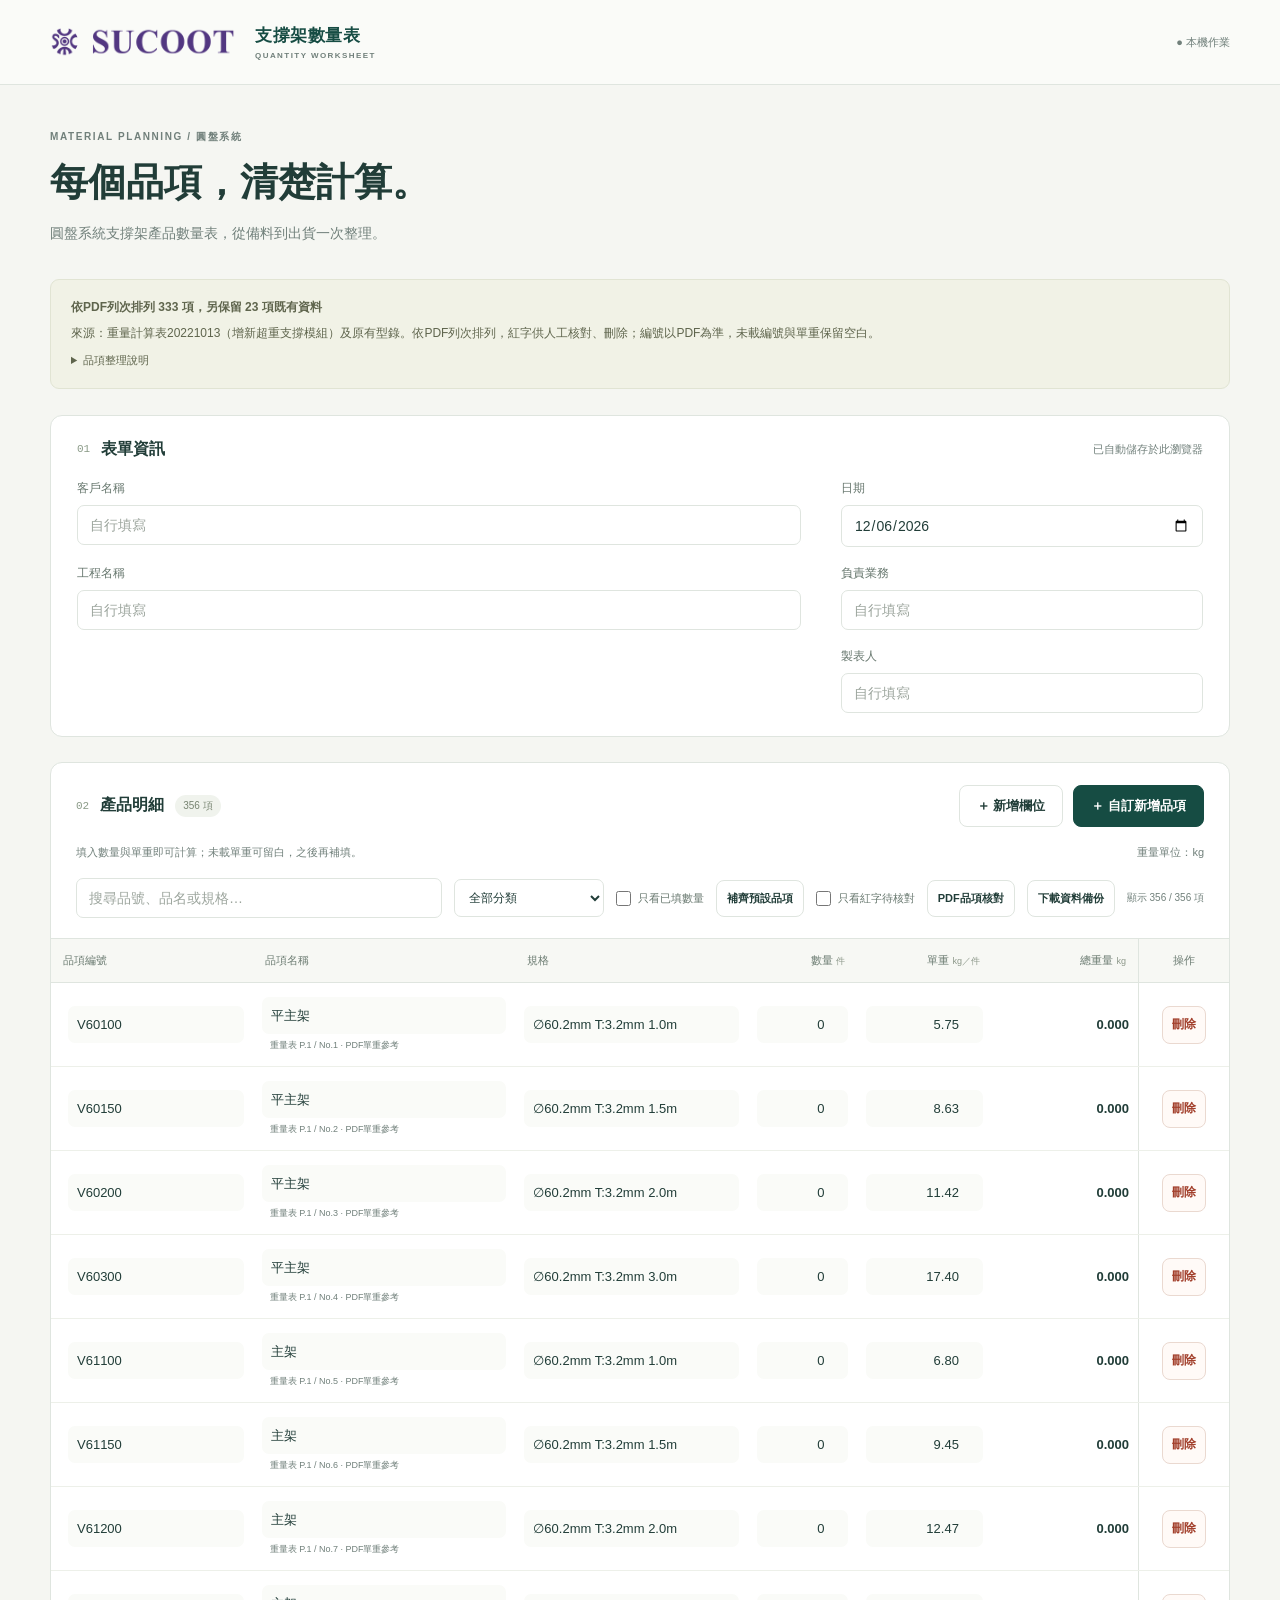
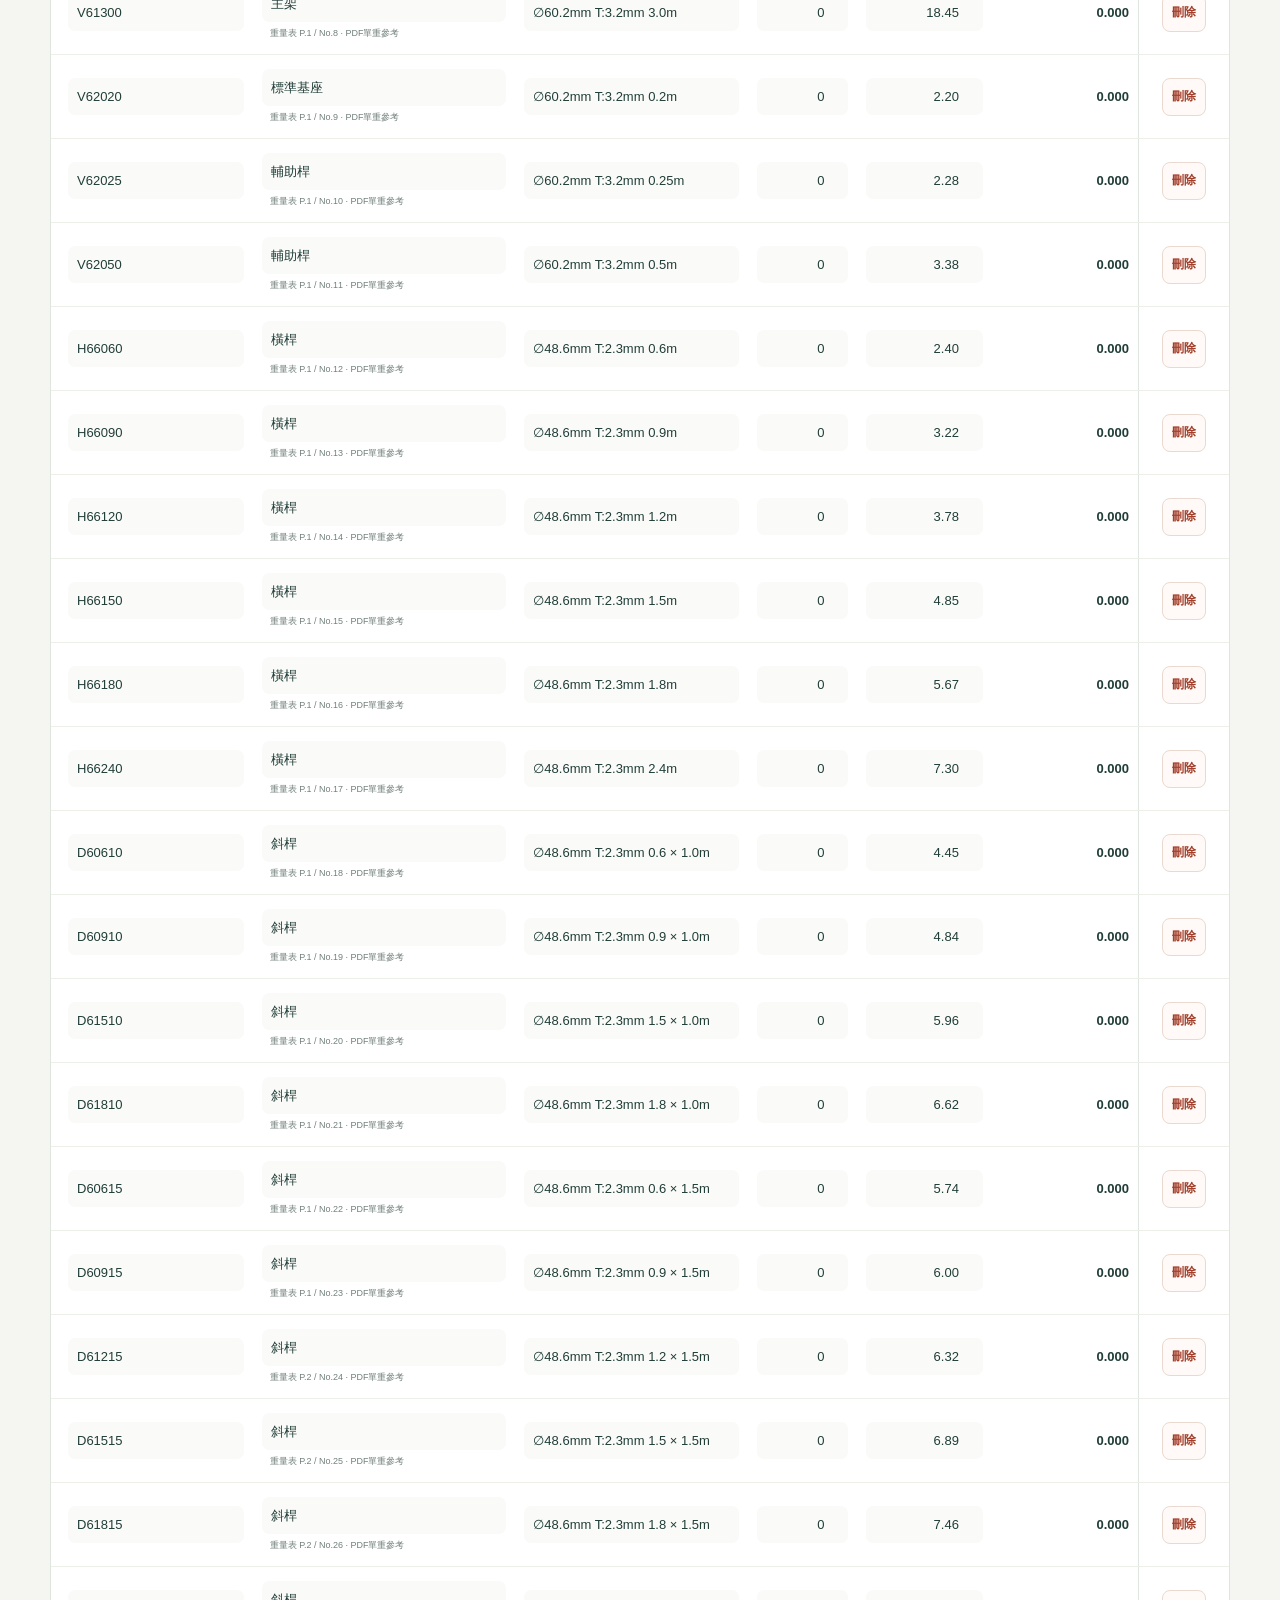
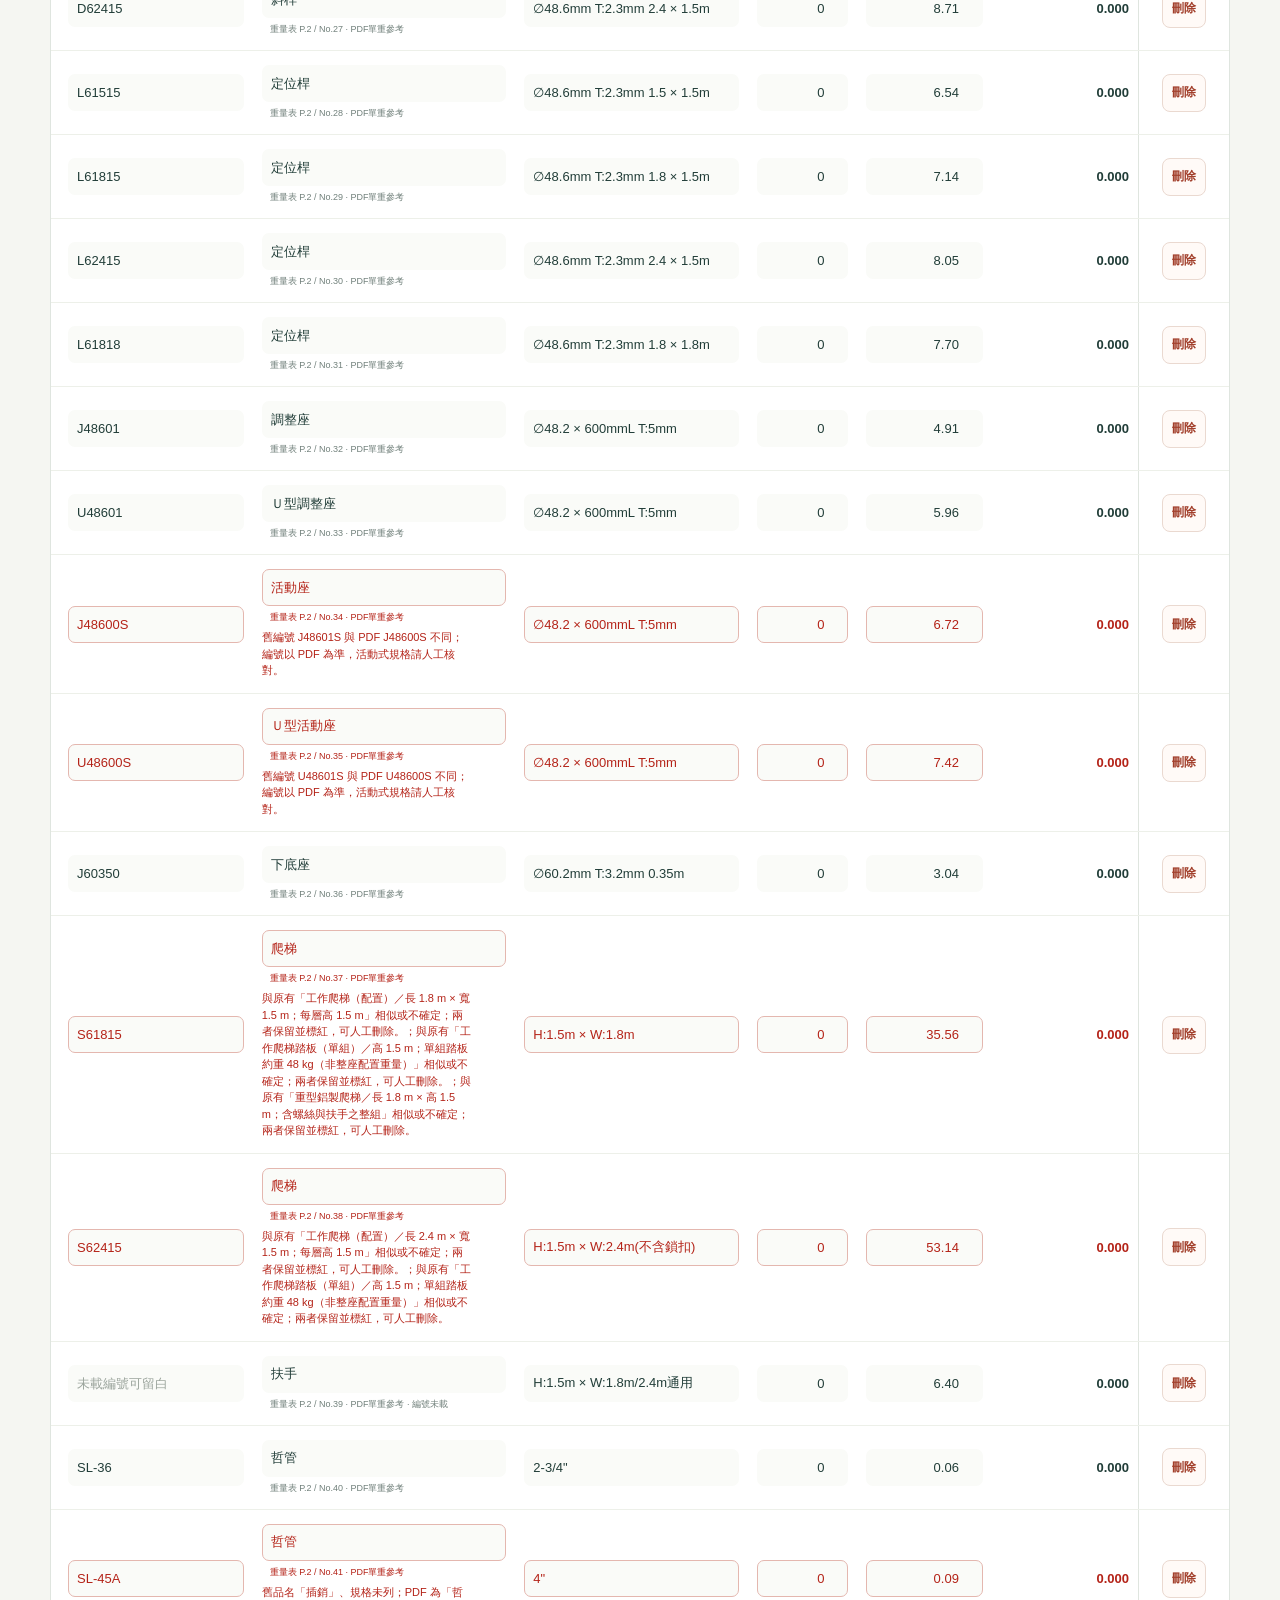
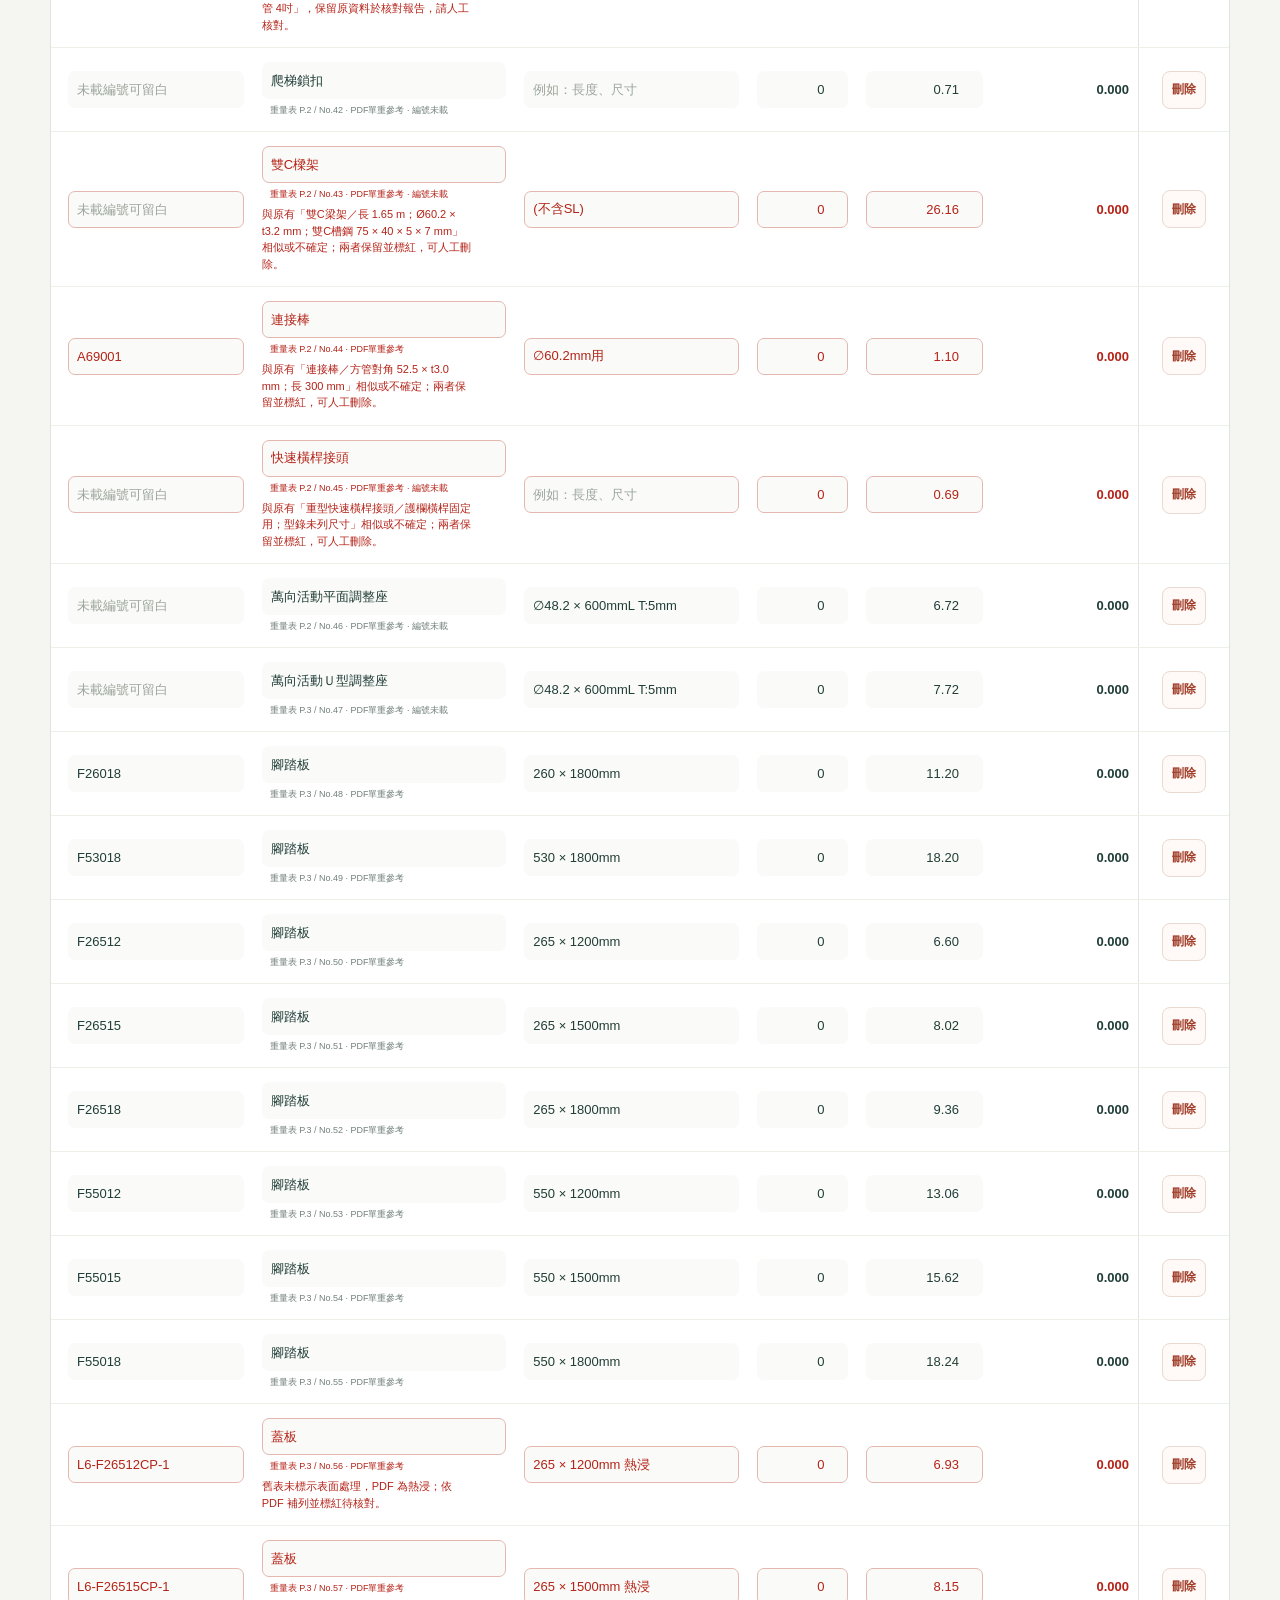
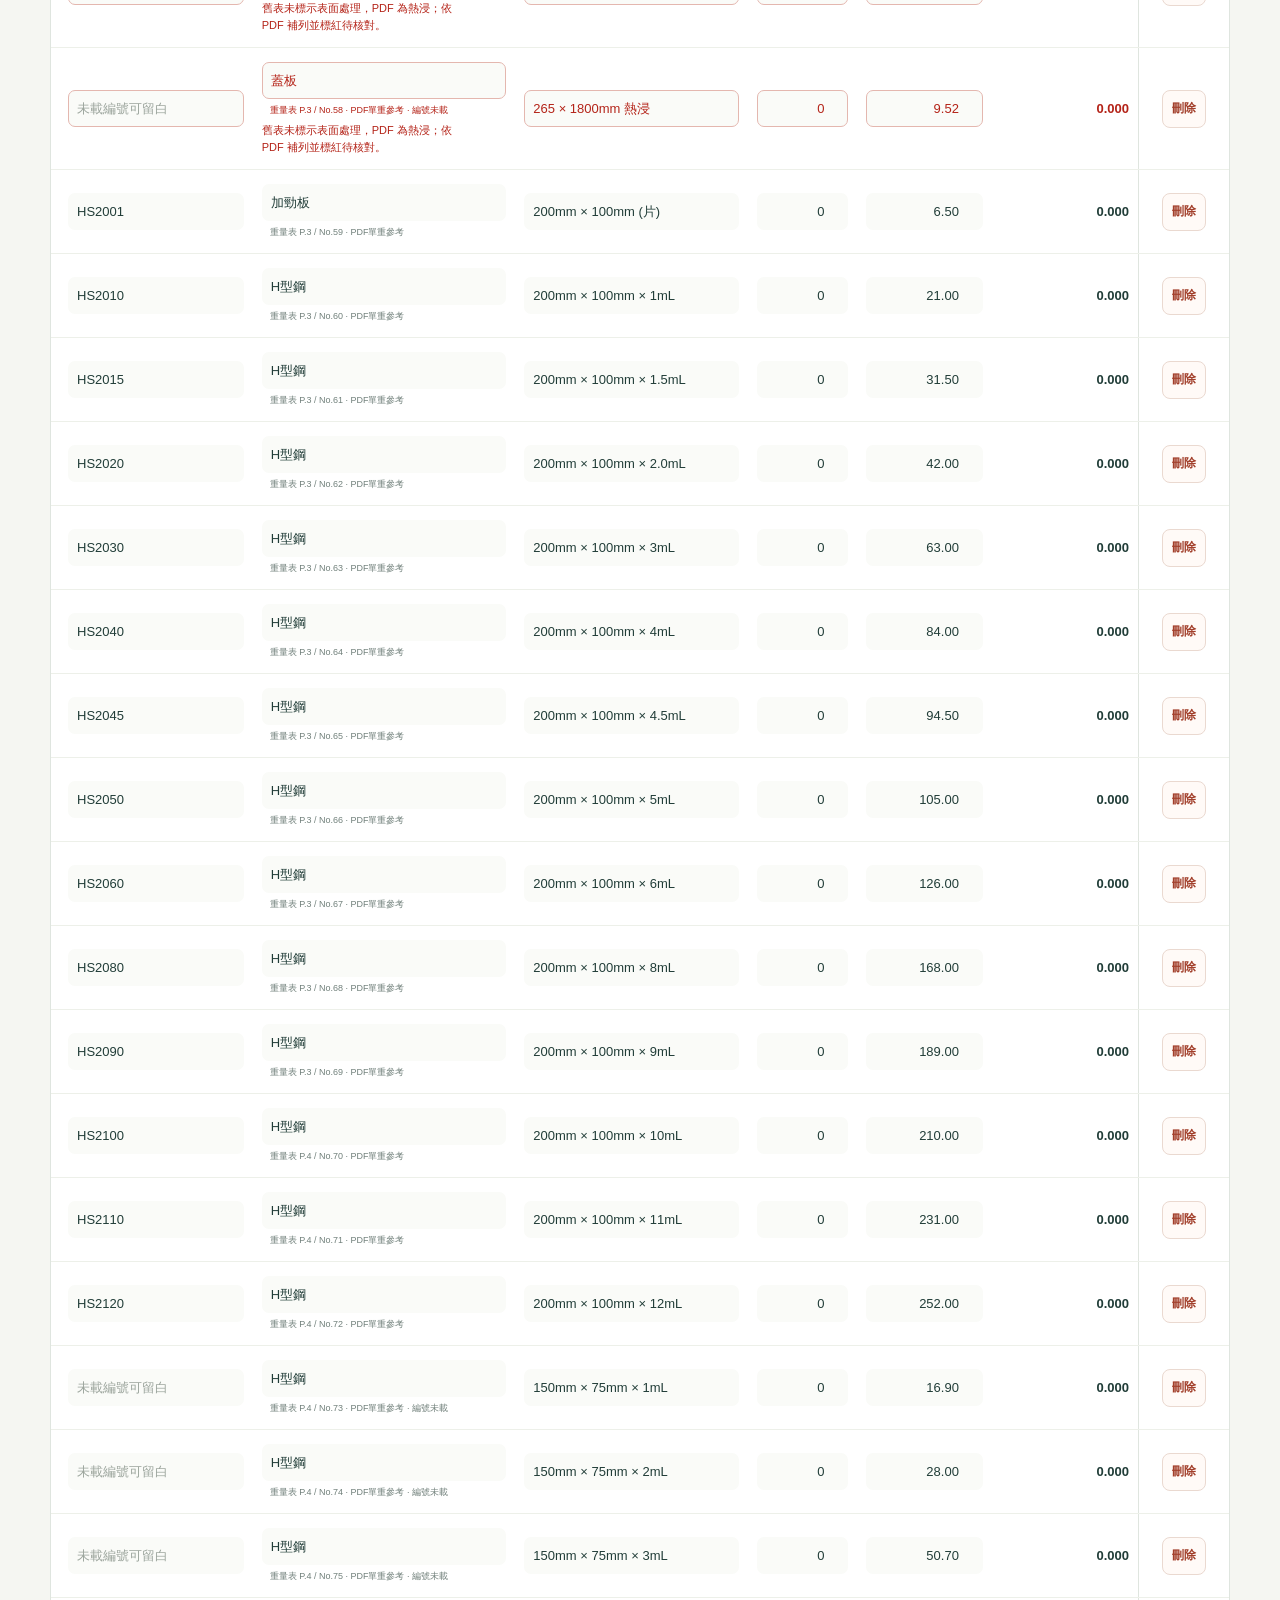
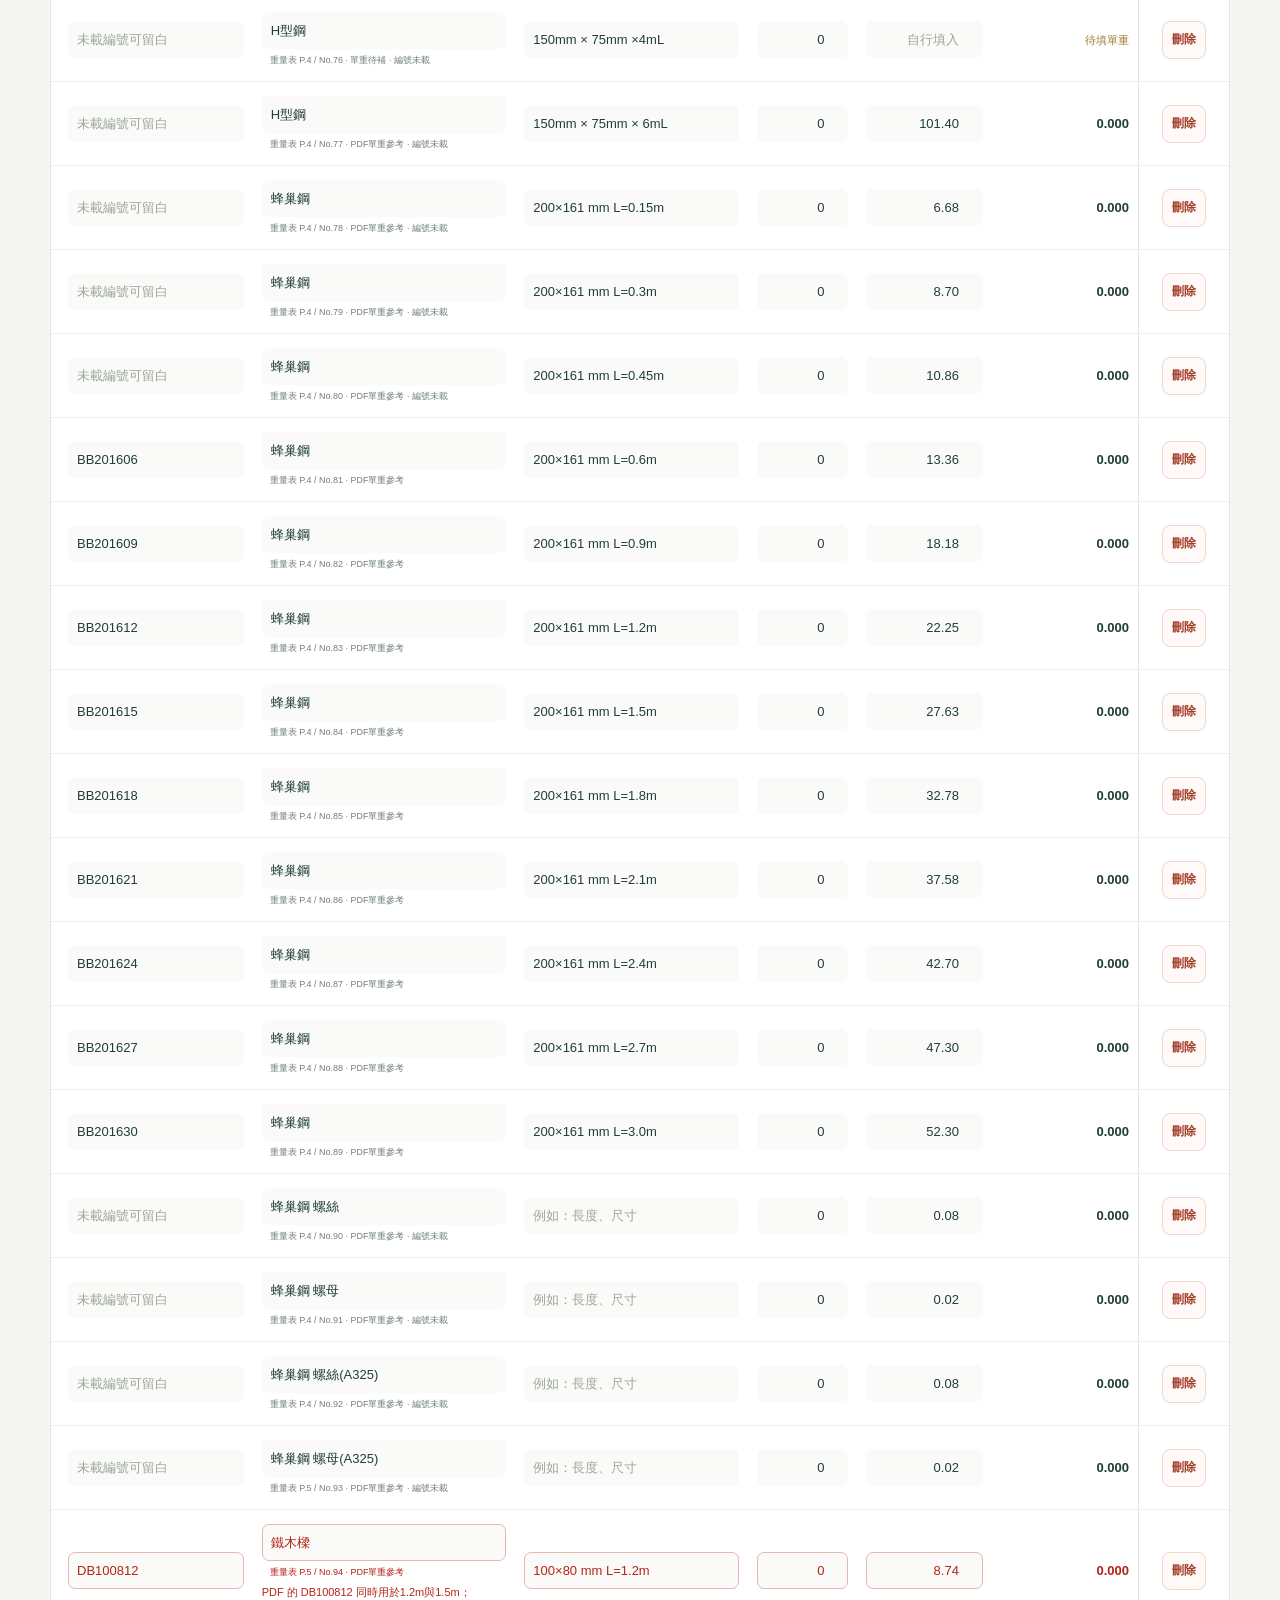
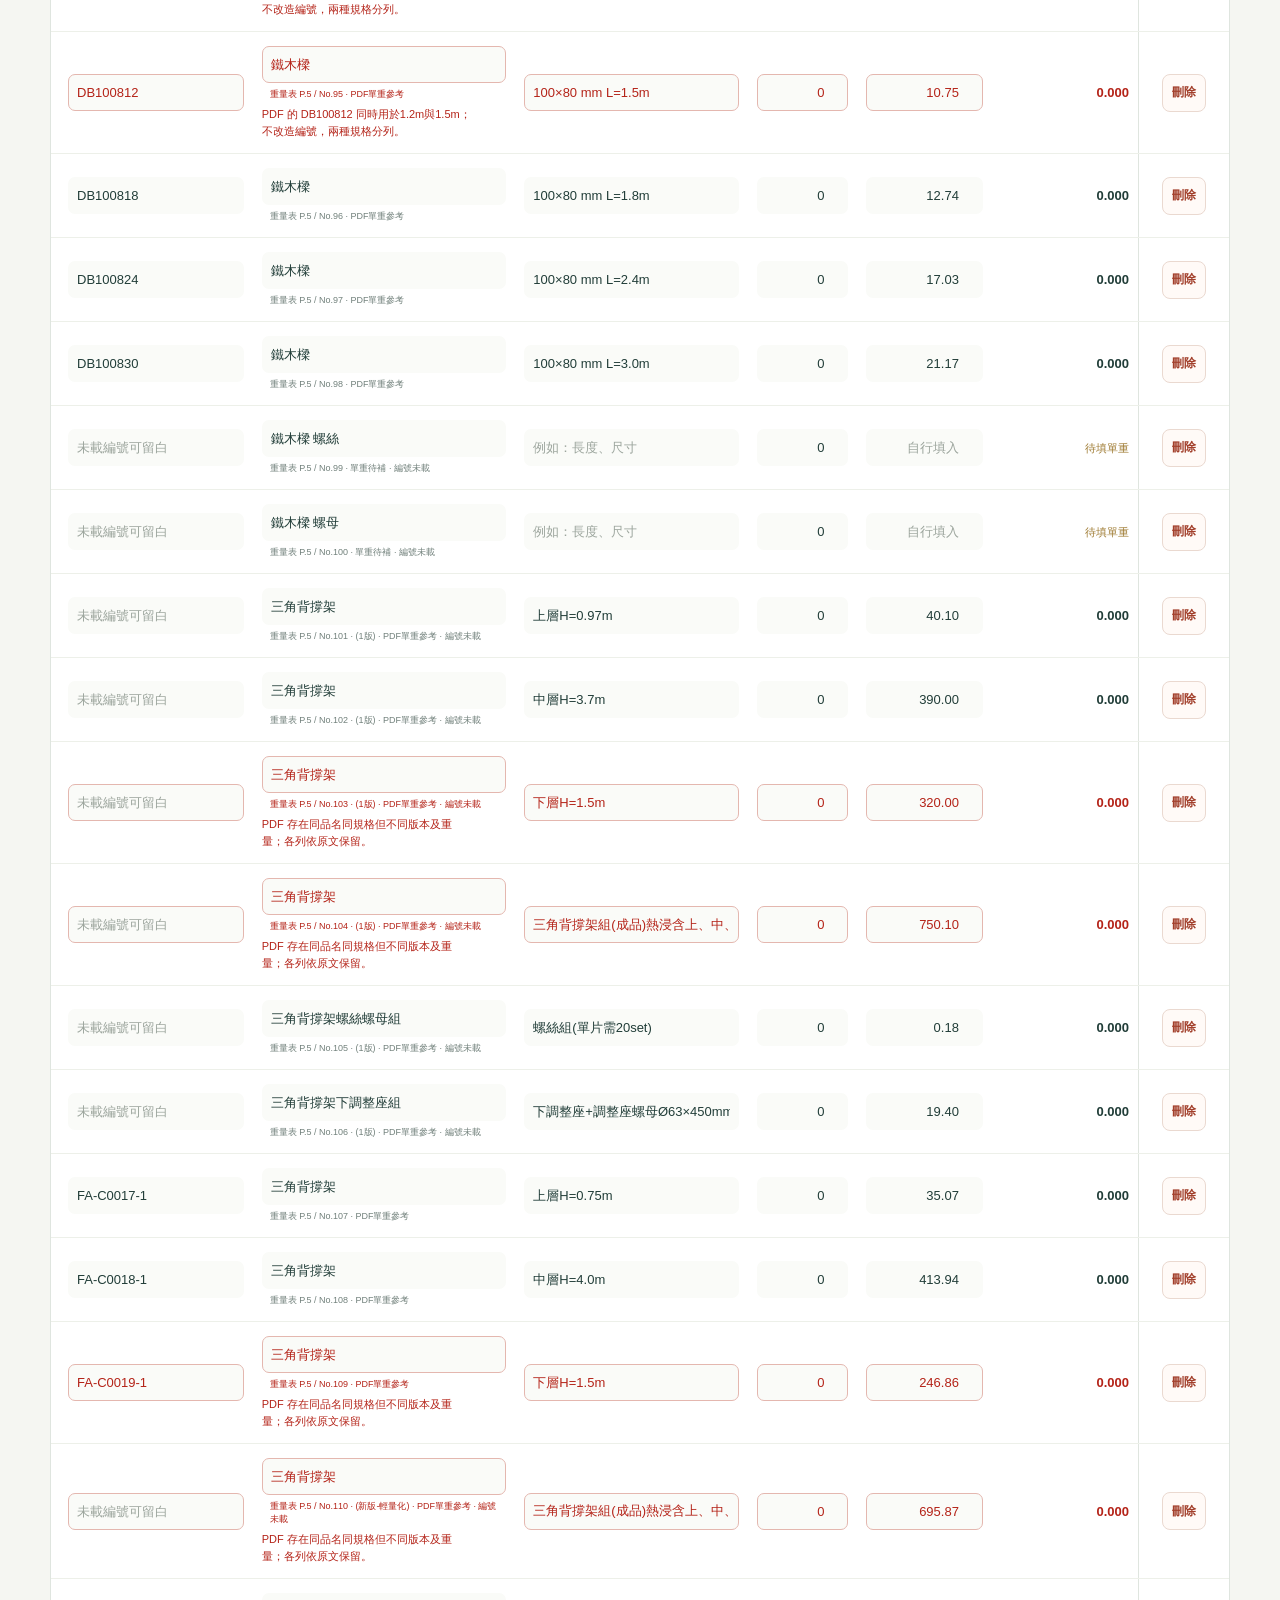
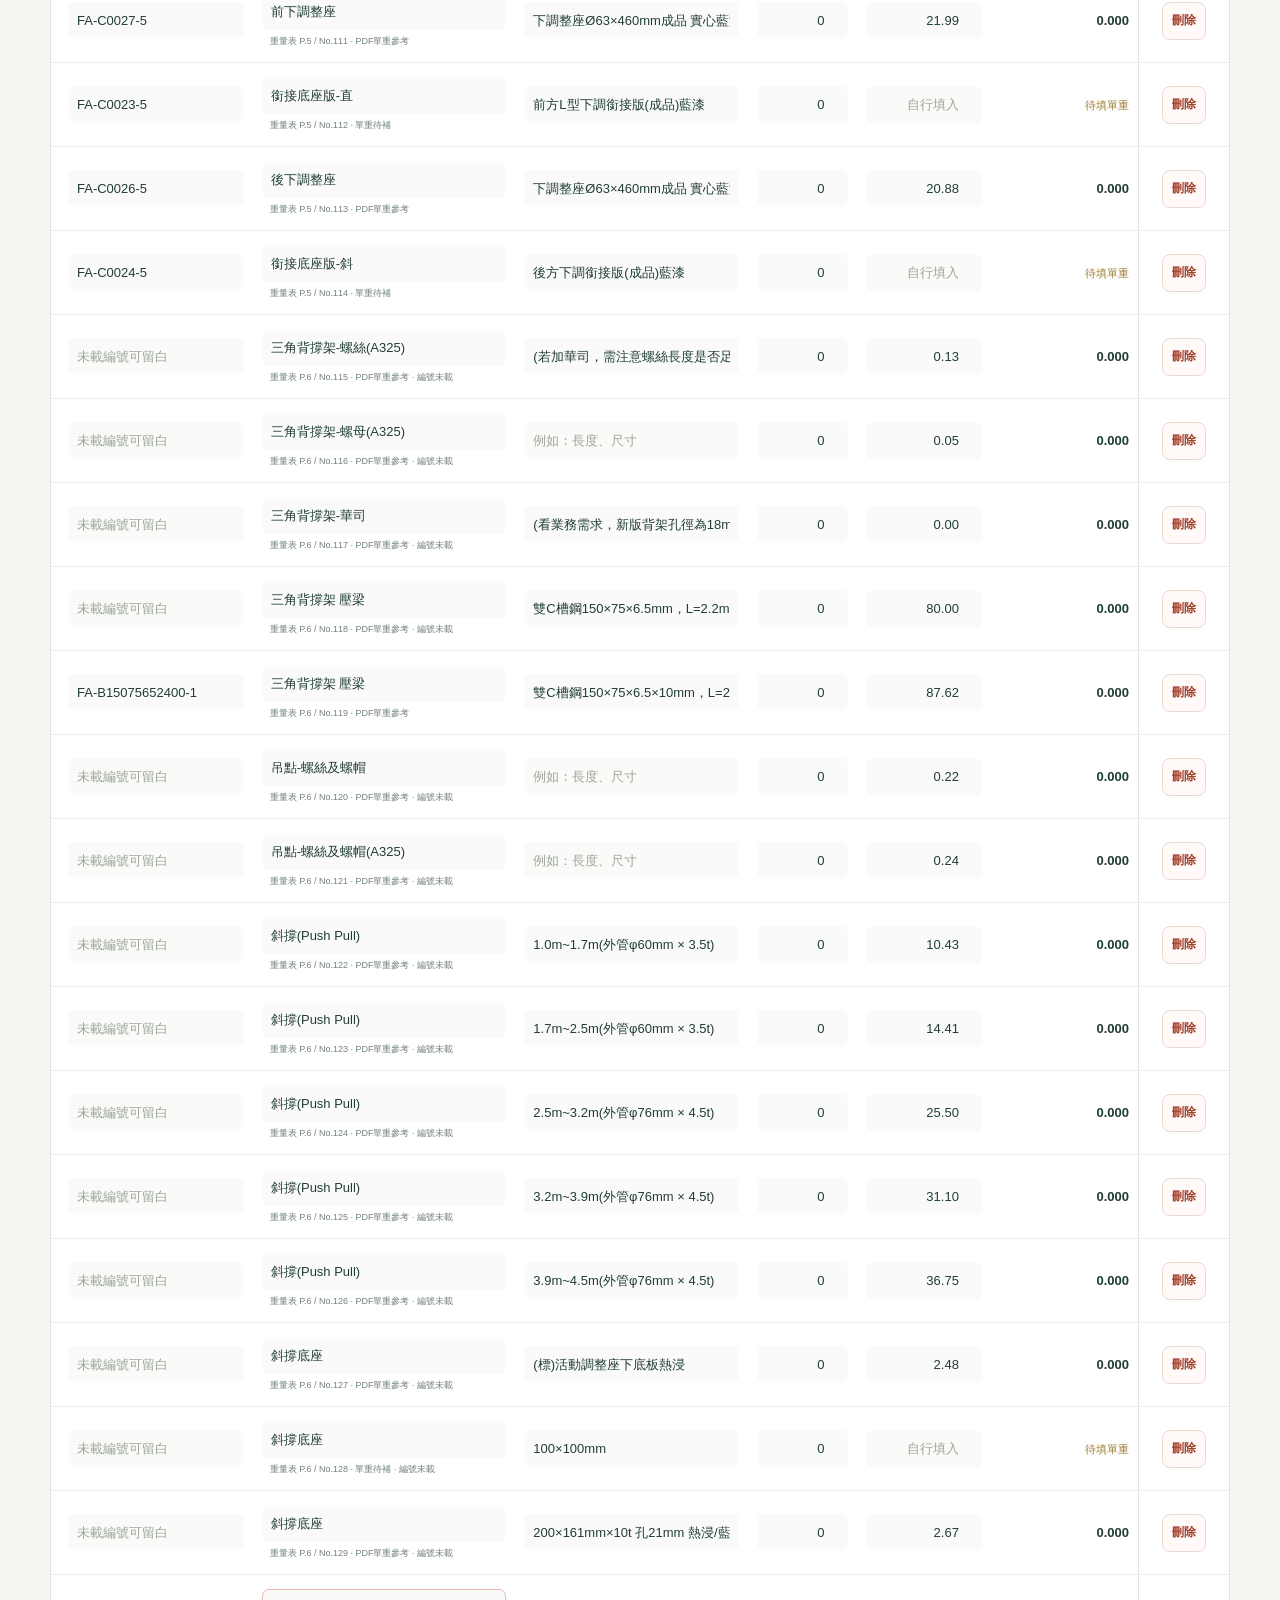
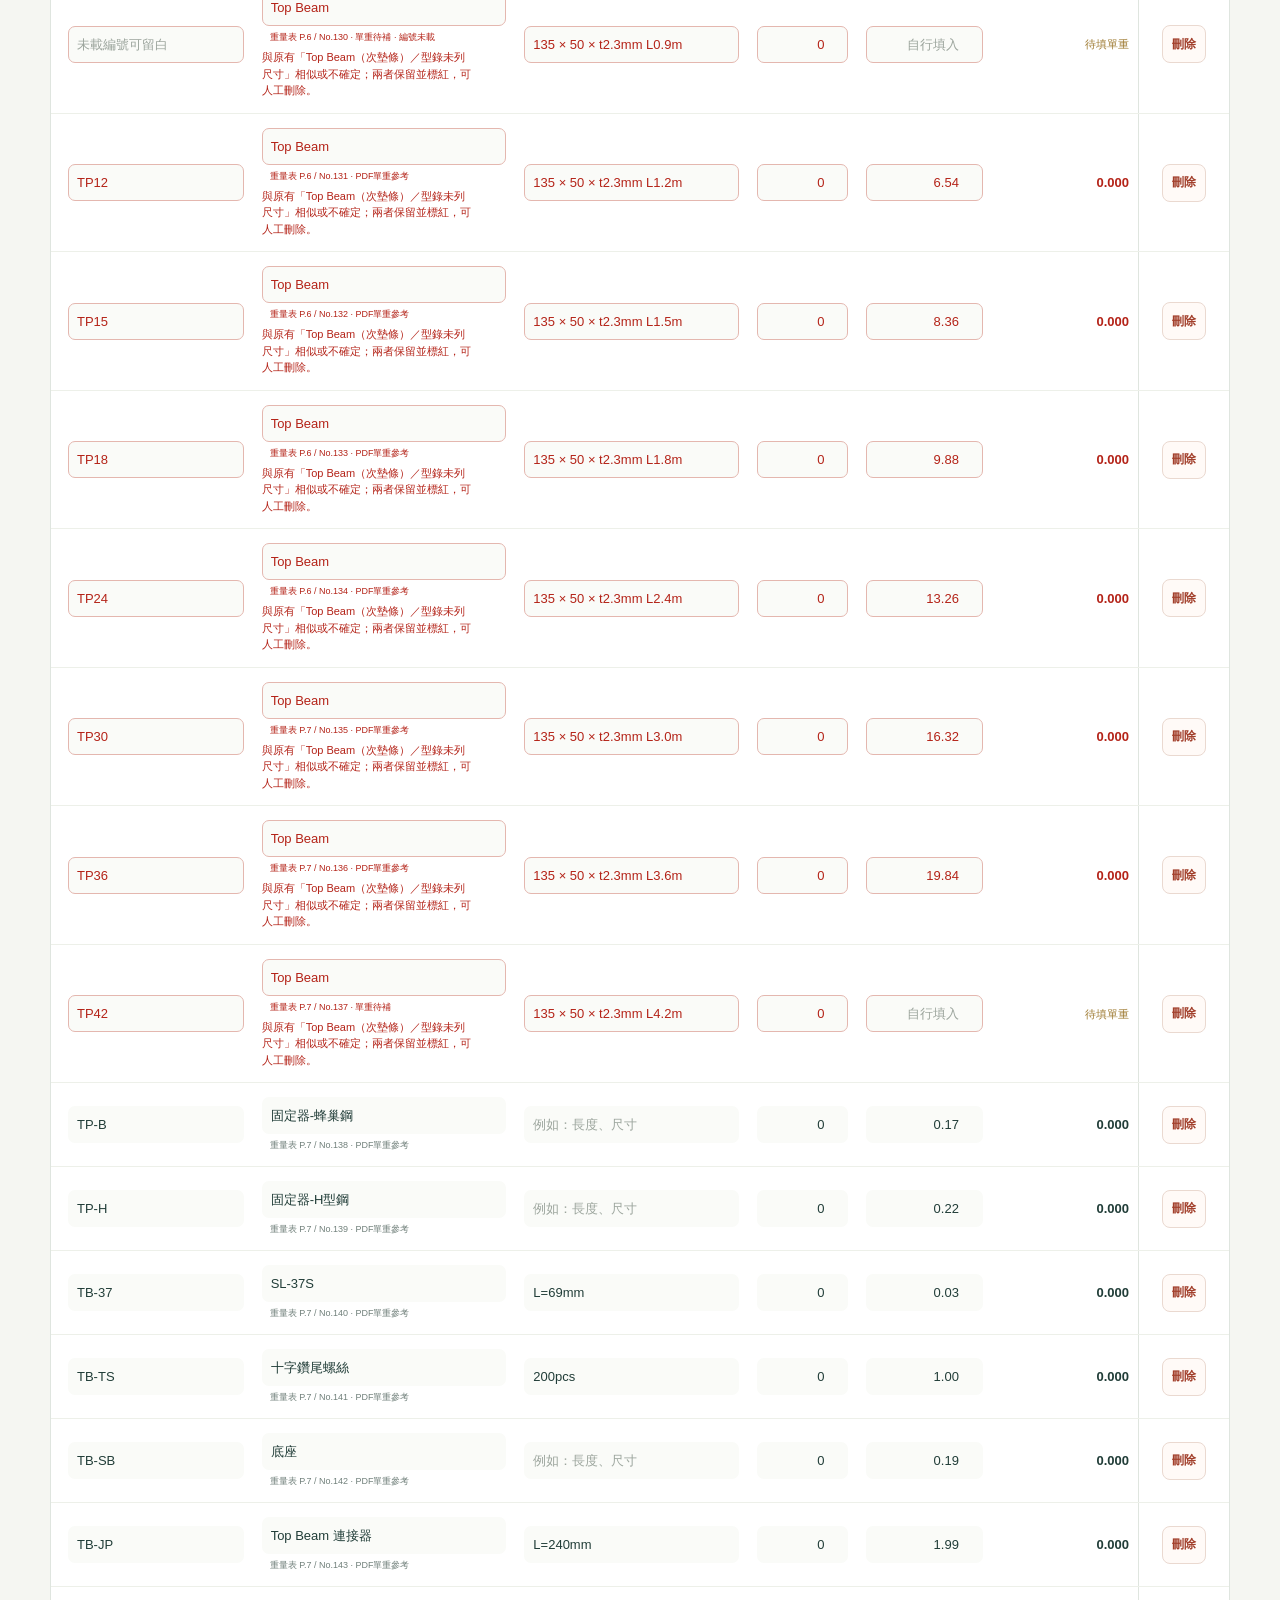
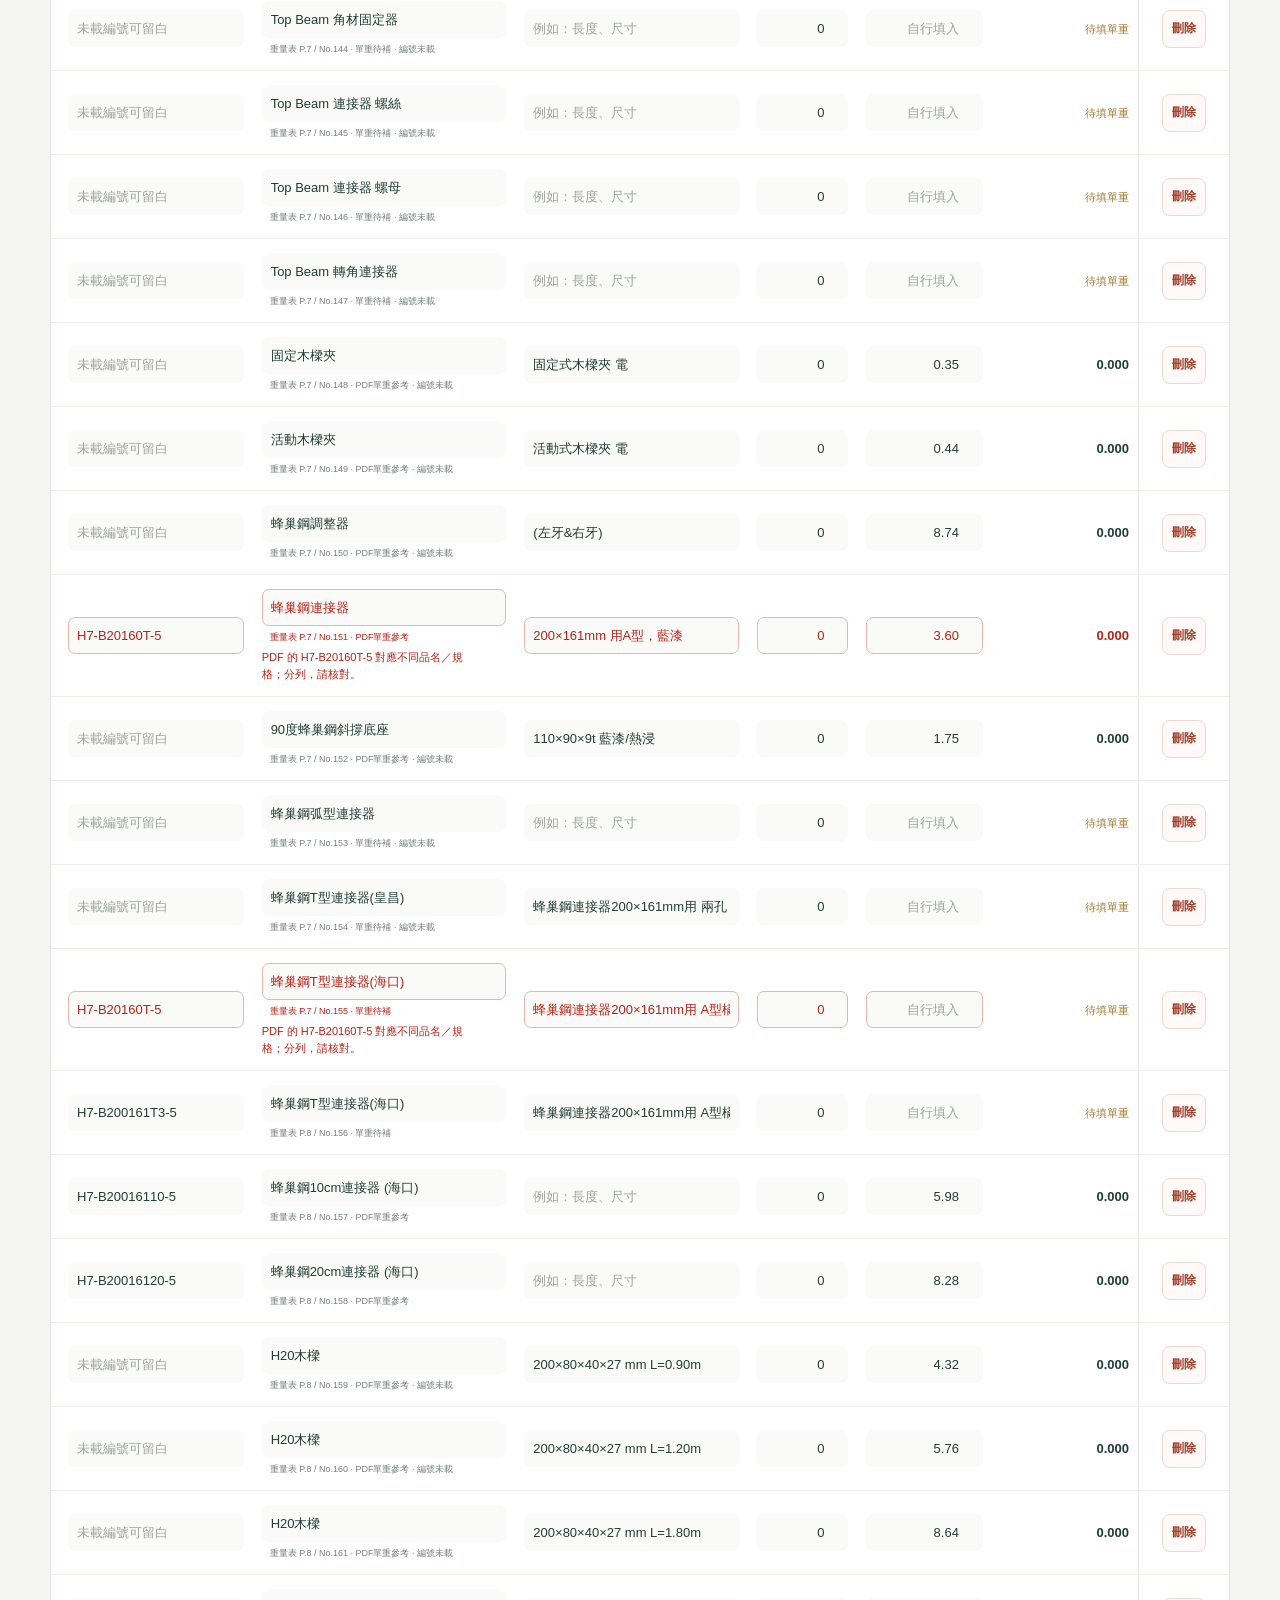
==== commit 4cdc3f1c: "Merge weight-sheet products in PDF order with red difference review" ====
--- a/downloads/quantity-table.html
+++ b/downloads/quantity-table.html
@@ -1,1550 +1,15384 @@
-<!doctype html>
-<html lang="zh-Hant" data-locked="true">
-<head>
-  <meta charset="utf-8"><meta name="viewport" content="width=device-width, initial-scale=1">
-  <meta name="theme-color" content="#164c43"><title>圓盤系統支撐架｜產品數量表</title>
-
-  <style>:root{font-family:Inter,"Noto Sans TC","Noto Sans CJK TC","Microsoft JhengHei",sans-serif;color:#213d38;background:#f5f6f2;--ink:#213d38;--green:#164c43;--muted:#71807b;--line:#dfe5df;--danger:#a23f2b}*{box-sizing:border-box}body{margin:0}button,input,textarea,select{font:inherit}button{border:1px solid var(--line);border-radius:8px;background:#fff;color:var(--ink);padding:11px 17px;font-size:13px;font-weight:600;cursor:pointer}button:hover{background:#edf2e9}button:disabled{opacity:.45;cursor:not-allowed}.primary{background:var(--green);color:white;border-color:var(--green)}.primary:hover{background:#236353}button:focus-visible,a:focus-visible{outline:3px solid #618e7b;outline-offset:3px}input,textarea,select{border:1px solid var(--line);border-radius:7px;padding:11px 12px;color:var(--ink);background:white;font-size:14px}input,textarea{width:100%;min-width:0}input:focus,textarea:focus,select:focus{outline:2px solid #bfd1ba;outline-offset:1px}input::placeholder,textarea::placeholder{color:#9ca59d}input[aria-invalid=true]{border-color:var(--danger);background:#fff4ee}label{font-size:12px;color:#68786f}label>input,label>textarea{display:block;margin-top:8px}a{color:var(--green)}[hidden]{display:none!important}.sr-only{position:absolute;width:1px;height:1px;overflow:hidden;clip:rect(0,0,0,0)}
-.topbar{height:85px;display:flex;align-items:center;justify-content:space-between;gap:12px;padding:0 max(30px,calc((100vw - 1180px)/2));border-bottom:1px solid var(--line);background:#fafbf8}.brand{display:flex;align-items:center;gap:20px;font-weight:700;font-size:17px;text-decoration:none;letter-spacing:.03em}.brand img{width:185px;height:auto;flex-shrink:0}.brand small{display:block;font-size:8px;letter-spacing:.18em;margin-top:4px;color:var(--muted)}.local-badge{font-size:11px;color:var(--muted);white-space:nowrap}main{max-width:1180px;margin:auto;padding-bottom:24px}.intro{padding:45px 0 32px}.eyebrow{font-size:10px;font-weight:600;letter-spacing:.16em;color:var(--muted);margin:0 0 14px}h1{font-size:38px;line-height:1.3;margin:0 0 14px;font-weight:650}.intro>p:last-child{font-size:14px;color:var(--muted);line-height:1.8;margin:0}.source-note{padding:17px 20px;border:1px solid #e1e4d3;border-radius:9px;background:#f1f2e6;color:#5f654d;font-size:12px;line-height:1.8;margin-bottom:26px}.source-note p{margin:5px 0 0}.source-note summary{cursor:pointer;font-size:11px;margin-top:6px}.card{background:white;border:1px solid var(--line);border-radius:12px}.project{padding:23px 26px}.section-label{display:flex;align-items:center;gap:11px}.section-label>span:first-child{color:#8b9b88;font:11px monospace}.section-label h2{font-size:16px;margin:0}.section-label #saveState{margin-left:auto;font-size:11px;color:var(--muted)}.info-grid{display:grid;grid-template-columns:minmax(0,2fr) minmax(0,1fr);gap:18px 40px;margin-top:20px}.info-grid label{min-width:0}.worksheet{margin-top:25px}.table-toolbar{display:flex;align-items:center;justify-content:space-between;gap:16px;padding:22px 25px 16px}.table-actions{display:flex;gap:10px;flex-wrap:wrap}.count-pill{font-size:10px;border-radius:20px;padding:4px 8px;background:#f0f3ed;color:#778471}.table-help{padding:0 25px 17px;color:var(--muted);font-size:11px;display:flex;gap:12px;justify-content:space-between;line-height:1.7}.table-help>span{white-space:nowrap}.catalog-tools{display:flex;align-items:center;gap:12px;flex-wrap:wrap;padding:0 25px 20px}.search-label{flex:1;min-width:210px}.catalog-tools input{margin:0}.catalog-tools select{padding:10px;font-size:12px;max-width:100%}.catalog-tools button{font-size:11px;padding:10px}.selected-toggle{display:flex;align-items:center;gap:7px;white-space:nowrap;font-size:11px}.selected-toggle input{width:15px;height:15px;accent-color:var(--green)}#filterCount{font-size:10px;color:var(--muted);white-space:nowrap}.table-scroll{overflow:auto}.editor-table{border-collapse:collapse;width:100%;table-layout:fixed;text-align:left;min-width:964px}.editor-table th{position:relative;background:#f7f8f4;color:#6c7c72;border-block:1px solid var(--line);padding:14px 12px;font-size:11px;font-weight:500}.editor-table th small{font-size:9px;color:#8d988a}.editor-table td{padding:14px 9px;border-bottom:1px solid #edf0e9;font-size:13px;vertical-align:middle}.editor-table td:first-child{padding-left:17px}.editor-table input{padding:10px 8px;background:#fafbf8;border-color:transparent;font-size:13px}.editor-table input:hover{border-color:var(--line)}.editor-table input:focus{background:white}.editor-table input[type=number],.number{text-align:right;font-variant-numeric:tabular-nums}.row-weight{font-weight:600;white-space:nowrap}.pending{font-size:11px;color:#9e7a31;font-weight:400}.row-source{display:block;font-size:9px;color:var(--muted);padding:5px 8px 0}.editor-table th:last-child,.editor-table td:last-child{position:sticky;right:0;z-index:1;background:white;border-left:1px solid var(--line);box-shadow:-3px 0 5px #213d3808;padding:8px;text-align:center}.editor-table th:last-child{background:#f7f8f4;z-index:2}.delete{font-size:12px;min-width:44px;min-height:38px;padding:8px 5px;color:var(--danger);border-color:#ead9d0;background:#fffaf7}.remove-column{font-size:10px;color:var(--danger);padding:5px 7px;margin-left:4px;background:#fffaf7}.column-manager{margin:0 25px 18px;padding:14px 16px;border:1px solid var(--line);border-radius:8px;background:#f7f9f3;font-size:12px}#columnList{display:flex;gap:8px;flex-wrap:wrap;margin-top:9px}.column-chip{display:flex;gap:10px;align-items:center;max-width:100%;border:1px solid var(--line);border-radius:7px;background:white;padding:6px 8px}.column-chip span{overflow-wrap:anywhere}.column-chip button{padding:7px 9px;font-size:11px;color:var(--danger);flex-shrink:0}.column-manager>small{display:block;font-size:10px;color:var(--muted);line-height:1.8;margin-top:9px}.empty{text-align:center;padding:30px 20px;font-size:12px;color:var(--muted);line-height:1.8}.empty h3{color:var(--ink);font-size:16px}.table-total{display:flex;align-items:center;justify-content:space-between;gap:15px;padding:21px 26px;background:#eaf0e4;border-top:1px solid #dce5d7;border-radius:0 0 12px 12px;font-size:13px}.table-total strong{font-size:22px;font-variant-numeric:tabular-nums}.table-total small{display:block;margin-top:7px;font-size:11px;color:var(--muted)}#validation{margin:0;padding:12px 24px;color:var(--danger);background:#fff4ed;font-size:12px}.bottom-grid{display:grid;grid-template-columns:1fr 1fr;gap:40px;margin-top:27px}.bottom-grid textarea{min-height:110px;resize:vertical;line-height:1.7}.export-panel{text-align:right}.export-panel h2{font-size:20px;font-weight:550;margin:0 0 10px}.export-panel>p:not(.eyebrow){font-size:11px;color:var(--muted);line-height:1.7}.export-panel small{display:block;font-size:10px;color:#939d91;margin-top:12px}.export-buttons{display:flex;justify-content:flex-end;gap:10px;flex-wrap:wrap}footer{display:flex;justify-content:space-between;gap:20px;border-top:1px solid var(--line);padding-top:20px;margin-top:35px;font-size:10px;color:#929c91;line-height:1.8}dialog{width:min(440px,calc(100vw - 36px));border:1px solid var(--line);border-radius:12px;padding:26px;color:var(--ink)}dialog::backdrop{background:#123b3555}dialog h2{font-size:20px;margin:0 0 14px}dialog p{font-size:12px;line-height:1.8;color:var(--muted)}.dialog-actions{display:flex;justify-content:flex-end;gap:10px;margin-top:20px}#columnError{color:var(--danger)}#toast{position:fixed;bottom:24px;left:50%;transform:translateX(-50%);max-width:90vw;background:var(--ink);color:white;box-shadow:0 4px 20px #0002;border-radius:8px;padding:13px 20px;font-size:13px;z-index:5}#toast button{margin-left:10px;padding:7px 12px;font-size:12px}#printArea{display:none}
-#pdfPreview{width:min(1280px,calc(100vw - 28px));max-width:none;height:94vh;max-height:94vh;padding:0;overflow:hidden}#pdfPreview[open]{display:flex;flex-direction:column}.preview-toolbar{display:flex;justify-content:space-between;align-items:center;gap:16px;padding:16px 20px;border-bottom:1px solid var(--line);flex-shrink:0}.preview-toolbar h2{font-size:18px;margin:0}.preview-toolbar p{font-size:11px;margin:5px 0 0}.preview-controls{display:flex;align-items:center;gap:12px}.preview-controls label{display:flex;gap:7px;align-items:center}.preview-controls select{font-size:12px;padding:7px}#previewPages{flex:1;min-height:0;overflow:auto;padding:20px;background:#e2e7e1;overscroll-behavior:contain}.preview-page{width:min(100%,var(--page-width));margin:0 auto 22px}.preview-page img{width:100%;height:auto;display:block;background:white;box-shadow:0 2px 12px #0002}.preview-page figcaption{font-size:11px;text-align:center;padding-top:9px;color:#617164}#previewPages[data-zoom="100"] .preview-page{width:var(--page-width)}#previewPages[data-zoom="150"] .preview-page{width:calc(var(--page-width)*1.5)}.preview-footer{display:flex;justify-content:space-between;align-items:center;gap:12px;padding:13px 20px;border-top:1px solid var(--line);flex-shrink:0;background:white}.preview-footer>span{font-size:11px;color:var(--muted)}.preview-footer>div{display:flex;gap:9px;flex-shrink:0}
-@media(max-width:1240px){main{margin:0 30px}.topbar{padding:0 30px}}@media(max-width:700px){main{margin:0 18px}.topbar{padding:0 20px;height:72px}.brand{font-size:14px;gap:10px}.brand img{width:118px}.brand small{display:none}.local-badge{font-size:10px}.intro{padding:32px 0 25px}h1{font-size:30px;max-width:270px}.intro>p:last-child{font-size:12px}.source-note{padding:13px;font-size:11px}.project{padding:20px}.section-label #saveState{font-size:9px}.info-grid{grid-template-columns:minmax(0,1.25fr) minmax(0,1fr);gap:18px 14px}.info-grid input{padding:10px 8px;font-size:12px}.table-toolbar{padding:18px 17px 14px;flex-wrap:wrap}.table-actions{width:100%}.table-actions button{flex:1;font-size:12px;padding:10px}.column-manager{margin:0 17px 16px}.table-help{padding:0 17px 15px;display:block}.table-help span{display:block;margin-top:5px}.catalog-tools{padding:0 17px 17px;gap:10px}.search-label{flex-basis:100%}.catalog-tools select{max-width:170px}.bottom-grid{grid-template-columns:1fr;gap:26px}.export-panel{text-align:left}.export-buttons button{flex:1;min-width:0;font-size:12px;padding:11px 8px}.table-total{padding:18px}.table-total strong{font-size:20px}footer{flex-direction:column;gap:6px}.preview-toolbar{padding:12px;flex-wrap:wrap;gap:10px}.preview-controls{width:100%;justify-content:space-between}#previewPages{padding:10px}.preview-footer{padding:12px;flex-wrap:wrap}.preview-footer>div{width:100%}.preview-footer button{flex:1}}
-@page{size:A4 portrait;margin:15mm 12mm}@media print{body{background:white;color:#111}.topbar,main,dialog,#toast{display:none!important}#printArea{display:block;font-size:10pt}.report-logo{display:block;width:45mm;height:auto;margin-bottom:4mm}.print-heading{font-size:19pt;line-height:1.3;margin:0 0 7mm}.print-meta{display:grid;grid-template-columns:minmax(0,2fr) minmax(0,1fr);gap:3mm 8mm;font-size:10pt}.print-meta span{min-width:0;overflow-wrap:anywhere}.print-table{width:100%;table-layout:fixed;border-collapse:collapse}.print-table th,.print-table td{border:1px solid #bbb;padding:3mm 2mm;overflow-wrap:anywhere;font-size:9pt}.print-table th{text-align:left;background:#edf1e9!important;print-color-adjust:exact}.print-table th.number{text-align:right}.print-table th:first-child{width:14%}.print-table th:nth-child(2),.print-table th:nth-child(3){width:23%}.print-table th:nth-child(4){width:10%}.print-table th:nth-child(5){width:14%}.print-table th:nth-child(6){width:16%}.print-table.with-custom-columns th{width:auto!important;font-size:8pt}.print-table.with-custom-columns td{font-size:8pt}.print-table thead{display:table-header-group}.print-table tr{break-inside:avoid}.print-report-header>td{border:0;padding:0 0 5mm}.print-end{display:table-row-group}.print-end>tr>td{border:0;padding:0}.print-summary{border-top:2px solid #333;margin-top:5mm;padding-top:4mm;line-height:1.8}.print-notes{white-space:pre-wrap;overflow-wrap:anywhere;line-height:1.7;margin-top:6mm}.print-caption{color:#666;font-size:8pt;margin-top:6mm}}
-
-.info-grid .author-field{grid-column:2}@media print{.print-meta .author-meta{grid-column:2}}
-
-.pwa-panel{display:flex;align-items:center;justify-content:space-between;gap:20px;border:1px solid #dce5d7;border-radius:10px;background:#f9fbf5;padding:18px 22px;margin-bottom:25px}.pwa-panel h2{font-size:15px;margin:0 0 8px}.pwa-panel p{font-size:11px;color:var(--muted);line-height:1.8;margin:7px 0 0}#pwaStatus{font-size:11px;color:#8e6d30}#pwaStatus[data-ready="true"]{color:#28714b}.pwa-actions{display:flex;gap:8px;flex-wrap:wrap;justify-content:flex-end;flex-shrink:0}.pwa-actions button{font-size:12px;padding:10px 12px}#installDialog ol{padding-left:21px;font-size:13px;line-height:1.9}#installDialog li+li{margin-top:12px}@media(max-width:700px){.pwa-panel{padding:16px;flex-wrap:wrap;gap:14px}.pwa-actions{width:100%;justify-content:stretch}.pwa-actions button{flex:1}}
-
-html[data-locked="true"] body>header,html[data-locked="true"] main,html[data-locked="true"] #printArea{display:none!important}.auth-gate{position:fixed;inset:0;z-index:20;display:grid;place-items:center;background:#f5f6f2;padding:22px;overflow:auto}.auth-card{width:min(420px,100%);padding:28px;border:1px solid var(--line);border-radius:14px;background:white}.auth-card>img{width:206px;max-width:100%;height:auto;display:block;margin-bottom:24px}.auth-card h1{font-size:25px;margin-bottom:12px}.auth-card p{font-size:13px;line-height:1.7;color:var(--muted)}.auth-card small{display:block;font-size:11px;color:var(--muted);line-height:1.8;margin-top:20px}.auth-card button{width:100%}.access-actions{display:flex;align-items:center;gap:12px}#lockWorksheet{font-size:12px;padding:8px 12px}#unlockError,#setupError{color:var(--danger)}.password-setup{max-width:760px;padding-top:32px}.password-setup>.card{padding:28px}.password-setup h1{font-size:27px}.password-setup h2{font-size:18px;margin-top:28px}.password-setup p,.password-setup li{font-size:13px;line-height:1.9}.password-setup label{display:block;margin-top:16px}.password-setup button{margin-top:8px}@media(max-width:700px){html[data-password-enabled="true"] .local-badge{display:none}.auth-card{padding:23px}.password-setup>.card{padding:22px}}@media print{#authGate{display:none!important}html[data-locked="true"] #authGate{display:block!important;position:static}.auth-card #unlockForm,.auth-card small{display:none!important}}
-</style>
-
-
-<script id="embeddedPasswordConfig" type="application/json">{"version": 1, "enabled": false}</script></head>
-<body>
-<header class="topbar"><a class="brand" href="./"><img id="companyLogo" src="[data-uri]" width="206" height="33" alt="SUCOOT 實固股份有限公司"><span>支撐架數量表<small>QUANTITY WORKSHEET</small></span></a><div class="access-actions"><span class="local-badge">● 本機作業</span><button id="lockWorksheet" type="button" hidden>鎖定</button></div></header>
-<section id="authGate" class="auth-gate" role="dialog" aria-modal="true" aria-labelledby="authTitle"><div class="auth-card"><img src="[data-uri]" width="206" height="33" alt="SUCOOT 實固股份有限公司"><h1 id="authTitle">開啟數量表</h1><p id="accessStatus" role="status">正在讀取開啟設定…</p><form id="unlockForm"><label>共用開啟密碼<input id="openingPassword" type="password" maxlength="128" autocomplete="current-password" disabled required></label><p id="unlockError" role="alert"></p><button id="unlockButton" type="submit" class="primary" disabled>開啟數量表</button></form><small>忘記密碼請洽管理者。此功能為簡易防誤用限制，表單資料保存在本機。</small></div></section>
-<main>
-  <section class="intro"><p class="eyebrow">MATERIAL PLANNING / 圓盤系統</p><h1>每個品項，清楚計算。</h1><p>圓盤系統支撐架產品數量表，從備料到出貨一次整理。</p></section>
-  <aside class="source-note"><strong>已依型錄及補充資料列出 66 個品項／規格</strong><p>來源：7527.pdf（2025/11）及使用者補充品號。「自編」非官方品號，未載單重可自行填寫。爬梯踏板 48 kg 為約重；鋁製爬梯整組 16.53 kg 含螺絲與扶手。</p><details><summary>品項整理說明</summary><p>定位桿僅列 L61815、L62415；主架、平主架及橫桿依長度分列。斜桿 D6 編碼先橫向、後高度。型錄未提供的尺寸與單重不推估。升級時移除的舊品項保留於本機資料備份。</p></details></aside>
-
-  <section class="card project"><div class="section-label"><span>01</span><h2>表單資訊</h2><span id="saveState" role="status">自動儲存於此瀏覽器</span></div><div class="info-grid">
-    <label>客戶名稱<input id="customer" maxlength="60" placeholder="輸入客戶名稱"></label><label>日期<input id="date" type="date"></label>
-    <label>工程名稱<input id="project" maxlength="60" placeholder="輸入工程名稱"></label><label>負責業務<input id="salesperson" maxlength="30" placeholder="輸入負責業務姓名"></label>
-    <label class="author-field">製表人<input id="author" maxlength="30" placeholder="輸入姓名"></label>
-  </div></section>
-  <section class="card worksheet" aria-labelledby="tableTitle"><div class="table-toolbar"><div class="section-label"><span>02</span><h2 id="tableTitle">產品明細</h2><span id="rowCount" class="count-pill"></span></div><div class="table-actions"><button id="addColumn">＋ 新增欄位</button><button id="addRow" class="primary">＋ 自訂新增品項</button></div></div>
-    <div id="columnManager" class="column-manager" hidden><strong>自訂欄位</strong><div id="columnList"></div><small>按「刪除欄位」可移除；誤刪後可按提示中的「復原」。</small></div>
-    <div class="table-help">填入數量與單重即可計算；未載單重可留白，之後再補填。<span>重量單位：kg</span></div>
-    <div class="catalog-tools"><label class="search-label"><span class="sr-only">搜尋品項</span><input id="search" type="search" placeholder="搜尋品號、品名或規格…"></label><label><span class="sr-only">分類</span><select id="category"><option value="">全部分類</option></select></label><label class="selected-toggle"><input id="onlySelected" type="checkbox">只看已填數量</label><button id="restoreCatalog">補齊預設品項</button><button id="backup">下載資料備份</button><span id="filterCount"></span></div>
-    <div class="table-scroll"><table class="editor-table"><thead><tr><th scope="col">品項編號</th><th scope="col">品項名稱</th><th scope="col">規格</th><th scope="col" class="number">數量 <small>件</small></th><th scope="col" class="number">單重 <small>kg／件</small></th><th scope="col" class="number">總重量 <small>kg</small></th><th scope="col">操作</th></tr></thead><tbody id="rows"></tbody></table></div>
-    <p id="noResults" class="empty" hidden>沒有符合條件的品項，請調整搜尋或分類。</p><div id="empty" class="empty" hidden><h3>開始整理備料清單</h3><p>可新增自己的品項，或按「補齊預設品項」載入型錄清單。</p><button id="emptyAdd">＋ 新增第一個品項</button></div>
-    <div id="tableTotal" class="table-total"><span>總重量<small id="weightStatus"></small></span><strong id="tableWeight">0.000 kg</strong></div><p id="validation" role="alert" hidden></p>
-  </section>
-  <section class="bottom-grid"><label>備註<textarea id="notes" rows="4" maxlength="500" placeholder="例如：交貨地點、需求日期或其他備料說明"></textarea></label><div class="export-panel"><p class="eyebrow">READY TO SHARE</p><h2>整理完成，即可出單。</h2><p>僅輸出數量大於 0 的品項，與畫面使用相同的重量計算。</p><div class="export-buttons"><button id="preview" disabled>預覽 PDF</button><button id="print" disabled>列印表單</button><button id="pdf" class="primary" disabled>下載 PDF ↓</button></div><small id="exportHint"></small></div></section>
-  <footer><span>圓盤系統支撐架 · 產品數量表</span><span>資料僅存於此瀏覽器；清除瀏覽器資料將移除表單。</span></footer>
-</main>
-
-<dialog id="columnDialog" aria-labelledby="columnTitle"><form id="columnForm"><h2 id="columnTitle">新增自訂欄位</h2><p>例如：備註、使用位置、批號。最多新增 6 個文字欄位，會同步儲存及輸出至 PDF、列印版。</p><label>欄位名稱<input id="columnName" maxlength="20" placeholder="例如：使用位置" autocomplete="off"></label><p id="columnError" role="alert"></p><div class="dialog-actions"><button id="cancelColumn" type="button">取消</button><button class="primary" type="submit">新增欄位</button></div></form></dialog>
-<dialog id="pdfPreview" aria-labelledby="previewTitle"><div class="preview-toolbar"><div><h2 id="previewTitle">PDF 預覽</h2><p id="previewStatus" role="status"></p></div><div class="preview-controls"><label>縮放<select id="previewZoom"><option value="fit">符合寬度</option><option value="100">100%</option><option value="150">150%</option></select></label><button id="closePreview" type="button">關閉</button></div></div><div id="previewPages" aria-busy="false"></div><div class="preview-footer"><span>預覽與下載 PDF 使用相同頁面；每頁重複抬頭資訊。</span><div><button id="backToEdit" type="button">返回編輯</button><button id="previewDownload" type="button" class="primary" disabled>下載此 PDF</button></div></div></dialog>
-<style id="printPageStyle" media="print"></style><div id="printArea"></div><div id="toast" role="status" hidden></div>
-<script>'use strict';
-// Client-side opening barrier only. This does not encrypt worksheet data or
-// replace server-side authorization. Never include a plaintext password here.
-window.WorksheetPassword=(()=>{
-  const hex=bytes=>[...new Uint8Array(bytes)].map(b=>b.toString(16).padStart(2,'0')).join('');
-  function validate(config){
-    if(!config||config.version!==1||typeof config.enabled!=='boolean')throw new Error('密碼設定格式不正確');
-    if(!config.enabled)return {version:1,enabled:false};
-    if(config.algorithm!=='PBKDF2-SHA-256'||!Number.isInteger(config.iterations)||config.iterations<100000||config.iterations>2000000||!/^[a-f0-9]{32}$/.test(config.salt)||!/^[a-f0-9]{64}$/.test(config.digest))throw new Error('密碼驗證設定不正確');
-    return {version:1,enabled:true,algorithm:config.algorithm,iterations:config.iterations,salt:config.salt,digest:config.digest};
-  }
-  async function derive(password,salt,iterations){
-    if(!globalThis.crypto?.subtle)throw new Error('此瀏覽器無法進行密碼驗證，請使用 HTTPS 網站版');
-    const bytes=Uint8Array.from(salt.match(/../g),pair=>parseInt(pair,16));
-    const key=await crypto.subtle.importKey('raw',new TextEncoder().encode(password),'PBKDF2',false,['deriveBits']);
-    return hex(await crypto.subtle.deriveBits({name:'PBKDF2',hash:'SHA-256',salt:bytes,iterations},key,256));
-  }
-  async function create(password){
-    if(password.length<8||password.length>128)throw new Error('密碼長度需為 8–128 個字元');
-    const salt=hex(crypto.getRandomValues(new Uint8Array(16))),iterations=310000;
-    return {version:1,enabled:true,algorithm:'PBKDF2-SHA-256',iterations,salt,digest:await derive(password,salt,iterations)};
-  }
-  async function verify(password,config){
-    const expected=validate(config);if(!expected.enabled)return true;
-    const actual=await derive(password,expected.salt,expected.iterations);let difference=0;
-    for(let i=0;i<actual.length;i++)difference|=actual.charCodeAt(i)^expected.digest.charCodeAt(i);
-    return difference===0;
-  }
-  return Object.freeze({validate,create,verify});
-})();
-</script><script>'use strict';
-(()=>{
-  let locked=true,config=null;
-  const gate=document.getElementById('authGate'),form=document.getElementById('unlockForm'),input=document.getElementById('openingPassword'),error=document.getElementById('unlockError'),status=document.getElementById('accessStatus'),button=document.getElementById('unlockButton'),lockButton=document.getElementById('lockWorksheet');
-  function showLock(value){
-    locked=value;document.documentElement.dataset.locked=String(value);gate.hidden=!value;
-    for(const element of document.querySelectorAll('body > header, body > main'))element.inert=value;
-    if(value){for(const dialog of document.querySelectorAll('dialog[open]'))dialog.close();input.value='';error.textContent='';if(config?.enabled)input.focus();}
-  }
-  Object.defineProperty(window,'worksheetAccess',{value:Object.freeze({get locked(){return locked;},lock(){if(config?.enabled)showLock(true);}})});
-  showLock(true);
-  lockButton.addEventListener('click',()=>window.worksheetAccess.lock());
-  form.addEventListener('submit',async event=>{
-    event.preventDefault();if(!config?.enabled)return;
-    button.disabled=true;error.textContent='';
-    try{
-      if(await WorksheetPassword.verify(input.value,config)){input.value='';showLock(false);}
-      else{error.textContent='密碼不正確，請重新輸入。';input.select();}
-    }catch(reason){error.textContent=reason.message;}
-    finally{button.disabled=false;}
-  });
-  (async()=>{
-    try{
-      const embedded=document.getElementById('embeddedPasswordConfig');
-      let data;if(embedded)data=JSON.parse(embedded.textContent);else{const response=await fetch('./password-config.json',{cache:'no-cache'});if(!response.ok)throw new Error('無法載入密碼設定');data=await response.json();}
-      config=WorksheetPassword.validate(data);document.documentElement.dataset.passwordEnabled=String(config.enabled);lockButton.hidden=!config.enabled;
-      if(!config.enabled){showLock(false);return;}
-      status.textContent='請輸入共用開啟密碼；離線時也可驗證。';input.disabled=false;button.disabled=false;input.focus();
-    }catch{
-      status.textContent='無法載入密碼設定，請先連線並重新開啟。';error.textContent='表單尚未解鎖，原有資料仍保留在本機。';
-    }
-  })();
-})();
-</script><script>'use strict';
-window.SUCOOT_CATALOG = {
-  "version": "sucoot-7527-2025-11-v3",
-  "source": "7527.pdf",
-  "edition": "2025/11",
-  "items": [
-    {
-      "id": "sucoot-202511-001",
-      "code": "U48601",
-      "name": "U型上調整座",
-      "spec": "牙管 Ø48.2 × 600 × t5.0 mm；伸縮 80–450 mm",
-      "weight": "",
-      "page": 20,
-      "category": "主架與基座",
-      "officialCode": false,
-      "note": "",
-      "codeSource": "user"
-    },
-    {
-      "id": "sucoot-202511-002",
-      "code": "J48601",
-      "name": "下調整座",
-      "spec": "牙管 Ø48.2 × 600 × t5.0 mm；底板 140 × 140 × t6 mm；伸縮 80–450 mm",
-      "weight": "",
-      "page": 20,
-      "category": "主架與基座",
-      "officialCode": false,
-      "note": "",
-      "codeSource": "user"
-    },
-    {
-      "id": "user-J48601S",
-      "code": "J48601S",
-      "name": "活動下調整座",
-      "spec": "活動式；長度、牙管與活動角度規格請補填",
-      "weight": "",
-      "page": null,
-      "category": "主架與基座",
-      "officialCode": false,
-      "codeSource": "user",
-      "note": "使用者補充品號；不套用固定式尺寸與單重。"
-    },
-    {
-      "id": "user-U48601S",
-      "code": "U48601S",
-      "name": "活動上調整座",
-      "spec": "活動式；長度、牙管與活動角度規格請補填",
-      "weight": "",
-      "page": null,
-      "category": "主架與基座",
-      "officialCode": false,
-      "codeSource": "user",
-      "note": "使用者補充品號；不套用固定式尺寸與單重。"
-    },
-    {
-      "id": "sucoot-202511-003",
-      "code": "V62020",
-      "name": "標準基座",
-      "spec": "長 200 mm；Ø60.2 × t3.2 mm",
-      "weight": "",
-      "page": 20,
-      "category": "主架與基座",
-      "officialCode": false,
-      "note": "",
-      "codeSource": "user"
-    },
-    {
-      "id": "sucoot-202511-004",
-      "code": "V61100",
-      "name": "主架",
-      "spec": "長 1.0 m；Ø60.2 × t3.2 mm；圓盤間距 500 mm",
-      "weight": "",
-      "page": 20,
-      "category": "主架與基座",
-      "officialCode": false,
-      "note": "",
-      "codeSource": "user"
-    },
-    {
-      "id": "sucoot-202511-005",
-      "code": "V61150",
-      "name": "主架",
-      "spec": "長 1.5 m；Ø60.2 × t3.2 mm；圓盤間距 500 mm",
-      "weight": "",
-      "page": 20,
-      "category": "主架與基座",
-      "officialCode": false,
-      "note": "",
-      "codeSource": "user"
-    },
-    {
-      "id": "sucoot-202511-006",
-      "code": "V61200",
-      "name": "主架",
-      "spec": "長 2.0 m；Ø60.2 × t3.2 mm；圓盤間距 500 mm",
-      "weight": "",
-      "page": 20,
-      "category": "主架與基座",
-      "officialCode": false,
-      "note": "",
-      "codeSource": "user"
-    },
-    {
-      "id": "sucoot-202511-007",
-      "code": "V61300",
-      "name": "主架",
-      "spec": "長 3.0 m；Ø60.2 × t3.2 mm；圓盤間距 500 mm",
-      "weight": "",
-      "page": 20,
-      "category": "主架與基座",
-      "officialCode": false,
-      "note": "",
-      "codeSource": "user"
-    },
-    {
-      "id": "sucoot-202511-008",
-      "code": "V60100",
-      "name": "平主架",
-      "spec": "長 1.0 m；Ø60.2 × t3.2 mm；未加裝方管連接棒",
-      "weight": "",
-      "page": 20,
-      "category": "主架與基座",
-      "officialCode": false,
-      "note": "依使用者指定 V60 系列，以主架長度分列。",
-      "codeSource": "user"
-    },
-    {
-      "id": "sucoot-flat-150",
-      "code": "V60150",
-      "name": "平主架",
-      "spec": "長 1.5 m；Ø60.2 × t3.2 mm；未加裝方管連接棒",
-      "weight": "",
-      "page": 20,
-      "category": "主架與基座",
-      "officialCode": false,
-      "note": "依使用者指定 V60 系列，以主架長度分列。",
-      "codeSource": "user"
-    },
-    {
-      "id": "sucoot-flat-200",
-      "code": "V60200",
-      "name": "平主架",
-      "spec": "長 2.0 m；Ø60.2 × t3.2 mm；未加裝方管連接棒",
-      "weight": "",
-      "page": 20,
-      "category": "主架與基座",
-      "officialCode": false,
-      "note": "依使用者指定 V60 系列，以主架長度分列。",
-      "codeSource": "user"
-    },
-    {
-      "id": "sucoot-flat-300",
-      "code": "V60300",
-      "name": "平主架",
-      "spec": "長 3.0 m；Ø60.2 × t3.2 mm；未加裝方管連接棒",
-      "weight": "",
-      "page": 20,
-      "category": "主架與基座",
-      "officialCode": false,
-      "note": "依使用者指定 V60 系列，以主架長度分列。",
-      "codeSource": "user"
-    },
-    {
-      "id": "sucoot-202511-009",
-      "code": "自編-009",
-      "name": "連接棒",
-      "spec": "方管對角 52.5 × t3.0 mm；長 300 mm",
-      "weight": "",
-      "page": 20,
-      "category": "主架與基座",
-      "officialCode": false,
-      "note": ""
-    },
-    {
-      "id": "sucoot-202511-010",
-      "code": "V62025",
-      "name": "輔助桿",
-      "spec": "長 0.25 m；Ø60.2 × t3.2 mm",
-      "weight": "",
-      "page": 20,
-      "category": "主架與基座",
-      "officialCode": false,
-      "note": "",
-      "codeSource": "user"
-    },
-    {
-      "id": "sucoot-202511-011",
-      "code": "V62050",
-      "name": "輔助桿",
-      "spec": "長 0.5 m；Ø60.2 × t3.2 mm",
-      "weight": "",
-      "page": 20,
-      "category": "主架與基座",
-      "officialCode": false,
-      "note": "",
-      "codeSource": "user"
-    },
-    {
-      "id": "sucoot-202511-012",
-      "code": "自編-012",
-      "name": "下底座",
-      "spec": "長 0.35 m；Ø60.2 × t3.2 mm",
-      "weight": "",
-      "page": 20,
-      "category": "主架與基座",
-      "officialCode": false,
-      "note": ""
-    },
-    {
-      "id": "sucoot-202511-013",
-      "code": "H66060",
-      "name": "橫桿",
-      "spec": "長 0.6 m；Ø48.6 × t2.3 mm",
-      "weight": "",
-      "page": 21,
-      "category": "橫桿、斜桿與定位桿",
-      "officialCode": false,
-      "note": "",
-      "codeSource": "user"
-    },
-    {
-      "id": "sucoot-202511-014",
-      "code": "H66090",
-      "name": "橫桿",
-      "spec": "長 0.9 m；Ø48.6 × t2.3 mm",
-      "weight": "",
-      "page": 21,
-      "category": "橫桿、斜桿與定位桿",
-      "officialCode": false,
-      "note": "",
-      "codeSource": "user"
-    },
-    {
-      "id": "sucoot-202511-015",
-      "code": "H66120",
-      "name": "橫桿",
-      "spec": "長 1.2 m；Ø48.6 × t2.3 mm",
-      "weight": "",
-      "page": 21,
-      "category": "橫桿、斜桿與定位桿",
-      "officialCode": false,
-      "note": "",
-      "codeSource": "user"
-    },
-    {
-      "id": "sucoot-202511-016",
-      "code": "H66150",
-      "name": "橫桿",
-      "spec": "長 1.5 m；Ø48.6 × t2.3 mm",
-      "weight": "",
-      "page": 21,
-      "category": "橫桿、斜桿與定位桿",
-      "officialCode": false,
-      "note": "",
-      "codeSource": "user"
-    },
-    {
-      "id": "sucoot-202511-017",
-      "code": "H66180",
-      "name": "橫桿",
-      "spec": "長 1.8 m；Ø48.6 × t2.3 mm",
-      "weight": "",
-      "page": 21,
-      "category": "橫桿、斜桿與定位桿",
-      "officialCode": false,
-      "note": "",
-      "codeSource": "user"
-    },
-    {
-      "id": "sucoot-202511-018",
-      "code": "H66240",
-      "name": "橫桿",
-      "spec": "長 2.4 m；Ø48.6 × t2.3 mm",
-      "weight": "",
-      "page": 21,
-      "category": "橫桿、斜桿與定位桿",
-      "officialCode": false,
-      "note": "",
-      "codeSource": "user"
-    },
-    {
-      "id": "sucoot-202511-019",
-      "code": "D60610",
-      "name": "斜桿",
-      "spec": "0.6 m × 1.0 m；Ø48.6 × t2.3 mm",
-      "weight": "",
-      "page": 21,
-      "category": "橫桿、斜桿與定位桿",
-      "officialCode": false,
-      "note": "尺寸組合依型錄原文，非桿件實體斜長。",
-      "codeSource": "user"
-    },
-    {
-      "id": "sucoot-202511-020",
-      "code": "D60910",
-      "name": "斜桿",
-      "spec": "0.9 m × 1.0 m；Ø48.6 × t2.3 mm",
-      "weight": "",
-      "page": 21,
-      "category": "橫桿、斜桿與定位桿",
-      "officialCode": false,
-      "note": "尺寸組合依型錄原文，非桿件實體斜長。",
-      "codeSource": "user"
-    },
-    {
-      "id": "sucoot-202511-021",
-      "code": "D61210",
-      "name": "斜桿",
-      "spec": "1.2 m × 1.0 m；Ø48.6 × t2.3 mm",
-      "weight": "",
-      "page": 21,
-      "category": "橫桿、斜桿與定位桿",
-      "officialCode": false,
-      "note": "尺寸組合依型錄原文，非桿件實體斜長。",
-      "codeSource": "user"
-    },
-    {
-      "id": "sucoot-202511-022",
-      "code": "D61810",
-      "name": "斜桿",
-      "spec": "1.8 m × 1.0 m；Ø48.6 × t2.3 mm",
-      "weight": "",
-      "page": 21,
-      "category": "橫桿、斜桿與定位桿",
-      "officialCode": false,
-      "note": "尺寸組合依型錄原文，非桿件實體斜長。",
-      "codeSource": "user"
-    },
-    {
-      "id": "sucoot-202511-023",
-      "code": "D60615",
-      "name": "斜桿",
-      "spec": "0.6 m × 1.5 m；Ø48.6 × t2.3 mm",
-      "weight": "",
-      "page": 21,
-      "category": "橫桿、斜桿與定位桿",
-      "officialCode": false,
-      "note": "尺寸組合依型錄原文，非桿件實體斜長。",
-      "codeSource": "user"
-    },
-    {
-      "id": "sucoot-202511-024",
-      "code": "D60915",
-      "name": "斜桿",
-      "spec": "0.9 m × 1.5 m；Ø48.6 × t2.3 mm",
-      "weight": "",
-      "page": 21,
-      "category": "橫桿、斜桿與定位桿",
-      "officialCode": false,
-      "note": "尺寸組合依型錄原文，非桿件實體斜長。",
-      "codeSource": "user"
-    },
-    {
-      "id": "sucoot-202511-025",
-      "code": "D61215",
-      "name": "斜桿",
-      "spec": "1.2 m × 1.5 m；Ø48.6 × t2.3 mm",
-      "weight": "",
-      "page": 21,
-      "category": "橫桿、斜桿與定位桿",
-      "officialCode": false,
-      "note": "尺寸組合依型錄原文，非桿件實體斜長。",
-      "codeSource": "user"
-    },
-    {
-      "id": "sucoot-202511-026",
-      "code": "D61515",
-      "name": "斜桿",
-      "spec": "1.5 m × 1.5 m；Ø48.6 × t2.3 mm",
-      "weight": "",
-      "page": 21,
-      "category": "橫桿、斜桿與定位桿",
-      "officialCode": false,
-      "note": "尺寸組合依型錄原文，非桿件實體斜長。",
-      "codeSource": "user"
-    },
-    {
-      "id": "sucoot-202511-027",
-      "code": "D61815",
-      "name": "斜桿",
-      "spec": "1.8 m × 1.5 m；Ø48.6 × t2.3 mm",
-      "weight": "",
-      "page": 21,
-      "category": "橫桿、斜桿與定位桿",
-      "officialCode": false,
-      "note": "尺寸組合依型錄原文，非桿件實體斜長。",
-      "codeSource": "user"
-    },
-    {
-      "id": "sucoot-202511-028",
-      "code": "D62415",
-      "name": "斜桿",
-      "spec": "2.4 m × 1.5 m；Ø48.6 × t2.3 mm",
-      "weight": "",
-      "page": 21,
-      "category": "橫桿、斜桿與定位桿",
-      "officialCode": false,
-      "note": "尺寸組合依型錄原文，非桿件實體斜長。",
-      "codeSource": "user"
-    },
-    {
-      "id": "sucoot-202511-032",
-      "code": "L61815",
-      "name": "定位桿",
-      "spec": "1.8 m × 1.5 m；Ø48.6 × t2.3 mm",
-      "weight": "",
-      "page": 21,
-      "category": "橫桿、斜桿與定位桿",
-      "officialCode": false,
-      "note": "",
-      "codeSource": "user"
-    },
-    {
-      "id": "sucoot-202511-034",
-      "code": "L62415",
-      "name": "定位桿",
-      "spec": "2.4 m × 1.5 m；Ø48.6 × t2.3 mm",
-      "weight": "",
-      "page": 21,
-      "category": "橫桿、斜桿與定位桿",
-      "officialCode": false,
-      "note": "",
-      "codeSource": "user"
-    },
-    {
-      "id": "sucoot-202511-035",
-      "code": "自編-035",
-      "name": "雙C梁架",
-      "spec": "長 1.65 m；Ø60.2 × t3.2 mm；雙C槽鋼 75 × 40 × 5 × 7 mm",
-      "weight": "",
-      "page": 21,
-      "category": "梁架與配件",
-      "officialCode": false,
-      "note": "P.21 總長 1.65 m；圖示 900 mm 為另一尺寸。"
-    },
-    {
-      "id": "sucoot-202511-036",
-      "code": "C50500",
-      "name": "活動圓盤",
-      "spec": "Ø48 mm",
-      "weight": "",
-      "page": 33,
-      "category": "梁架與配件",
-      "officialCode": true,
-      "note": ""
-    },
-    {
-      "id": "sucoot-202511-037",
-      "code": "C60500",
-      "name": "活動圓盤",
-      "spec": "Ø60 mm",
-      "weight": "",
-      "page": 33,
-      "category": "梁架與配件",
-      "officialCode": true,
-      "note": ""
-    },
-    {
-      "id": "sucoot-202511-038",
-      "code": "C60600",
-      "name": "活動圓盤",
-      "spec": "Ø60/48 mm",
-      "weight": "",
-      "page": 33,
-      "category": "梁架與配件",
-      "officialCode": true,
-      "note": ""
-    },
-    {
-      "id": "sucoot-202511-039",
-      "code": "SL-45A",
-      "name": "插銷",
-      "spec": "雙C梁架構件；型錄未列尺寸",
-      "weight": "",
-      "page": 21,
-      "category": "梁架與配件",
-      "officialCode": true,
-      "note": ""
-    },
-    {
-      "id": "sucoot-202511-043",
-      "code": "自編-043",
-      "name": "工作爬梯（配置）",
-      "spec": "長 1.8 m × 寬 1.5 m；每層高 1.5 m",
-      "weight": "",
-      "page": 28,
-      "category": "爬梯與護欄",
-      "officialCode": false,
-      "note": "整體配置，非單片踏板；不套用踏板約重 48 kg。"
-    },
-    {
-      "id": "sucoot-202511-044",
-      "code": "自編-044",
-      "name": "工作爬梯（配置）",
-      "spec": "長 2.4 m × 寬 1.5 m；每層高 1.5 m",
-      "weight": "",
-      "page": 28,
-      "category": "爬梯與護欄",
-      "officialCode": false,
-      "note": "整體配置，非單片踏板；不套用踏板約重 48 kg。"
-    },
-    {
-      "id": "sucoot-202511-045",
-      "code": "自編-045",
-      "name": "工作爬梯踏板（單組）",
-      "spec": "高 1.5 m；單組踏板約重 48 kg（非整座配置重量）",
-      "weight": "48",
-      "page": 27,
-      "category": "爬梯與護欄",
-      "officialCode": false,
-      "note": "型錄明列單組爬梯踏板約重，未指定哪一長度，不能套用到工作爬梯配置。"
-    },
-    {
-      "id": "sucoot-202511-046",
-      "code": "自編-046",
-      "name": "重型鋁製爬梯",
-      "spec": "長 1.8 m × 高 1.5 m；含螺絲與扶手之整組",
-      "weight": "16.53",
-      "page": 30,
-      "category": "爬梯與護欄",
-      "officialCode": false,
-      "note": ""
-    },
-    {
-      "id": "sucoot-202511-047",
-      "code": "自編-047",
-      "name": "重型快速橫桿接頭",
-      "spec": "護欄橫桿固定用；型錄未列尺寸",
-      "weight": "",
-      "page": 31,
-      "category": "爬梯與護欄",
-      "officialCode": false,
-      "note": ""
-    },
-    {
-      "id": "sucoot-202511-048",
-      "code": "自編-048",
-      "name": "重型C型主架座（踏板用）",
-      "spec": "踏板側邊用；圖示搭配 Ø60.2 mm 平主架",
-      "weight": "",
-      "page": 31,
-      "category": "爬梯與護欄",
-      "officialCode": false,
-      "note": ""
-    },
-    {
-      "id": "sucoot-202511-049",
-      "code": "自編-049",
-      "name": "重型C型主架座（橫桿用）",
-      "spec": "橫桿用；型錄未另列尺寸",
-      "weight": "",
-      "page": 31,
-      "category": "爬梯與護欄",
-      "officialCode": false,
-      "note": ""
-    },
-    {
-      "id": "sucoot-202511-050",
-      "code": "自編-050",
-      "name": "L型掛板架（左）",
-      "spec": "增加 250 mm 高度處之腳踏階梯；型錄未列構件外形尺寸",
-      "weight": "",
-      "page": 31,
-      "category": "爬梯與護欄",
-      "officialCode": false,
-      "note": ""
-    },
-    {
-      "id": "sucoot-202511-051",
-      "code": "自編-051",
-      "name": "L型掛板架（右）",
-      "spec": "增加 250 mm 高度處之腳踏階梯；型錄未列構件外形尺寸",
-      "weight": "",
-      "page": 31,
-      "category": "爬梯與護欄",
-      "officialCode": false,
-      "note": ""
-    },
-    {
-      "id": "sucoot-202511-052",
-      "code": "自編-052",
-      "name": "腳踏板",
-      "spec": "長 1200 mm × 寬 265 mm",
-      "weight": "",
-      "page": 32,
-      "category": "腳踏板與蓋板",
-      "officialCode": false,
-      "note": ""
-    },
-    {
-      "id": "sucoot-202511-053",
-      "code": "自編-053",
-      "name": "腳踏板",
-      "spec": "長 1500 mm × 寬 265 mm",
-      "weight": "",
-      "page": 32,
-      "category": "腳踏板與蓋板",
-      "officialCode": false,
-      "note": ""
-    },
-    {
-      "id": "sucoot-202511-054",
-      "code": "自編-054",
-      "name": "腳踏板",
-      "spec": "長 1800 mm × 寬 265 mm",
-      "weight": "",
-      "page": 32,
-      "category": "腳踏板與蓋板",
-      "officialCode": false,
-      "note": ""
-    },
-    {
-      "id": "sucoot-202511-055",
-      "code": "自編-055",
-      "name": "腳踏板",
-      "spec": "長 1200 mm × 寬 550 mm",
-      "weight": "",
-      "page": 32,
-      "category": "腳踏板與蓋板",
-      "officialCode": false,
-      "note": ""
-    },
-    {
-      "id": "sucoot-202511-056",
-      "code": "自編-056",
-      "name": "腳踏板",
-      "spec": "長 1500 mm × 寬 550 mm",
-      "weight": "",
-      "page": 32,
-      "category": "腳踏板與蓋板",
-      "officialCode": false,
-      "note": ""
-    },
-    {
-      "id": "sucoot-202511-057",
-      "code": "自編-057",
-      "name": "腳踏板",
-      "spec": "長 1800 mm × 寬 550 mm",
-      "weight": "",
-      "page": 32,
-      "category": "腳踏板與蓋板",
-      "officialCode": false,
-      "note": ""
-    },
-    {
-      "id": "sucoot-202511-058",
-      "code": "自編-058",
-      "name": "蓋板",
-      "spec": "長 1200 mm × 寬 265 mm",
-      "weight": "",
-      "page": 32,
-      "category": "腳踏板與蓋板",
-      "officialCode": false,
-      "note": ""
-    },
-    {
-      "id": "sucoot-202511-059",
-      "code": "自編-059",
-      "name": "蓋板",
-      "spec": "長 1500 mm × 寬 265 mm",
-      "weight": "",
-      "page": 32,
-      "category": "腳踏板與蓋板",
-      "officialCode": false,
-      "note": ""
-    },
-    {
-      "id": "sucoot-202511-060",
-      "code": "自編-060",
-      "name": "蓋板",
-      "spec": "長 1800 mm × 寬 265 mm",
-      "weight": "",
-      "page": 32,
-      "category": "腳踏板與蓋板",
-      "officialCode": false,
-      "note": ""
-    },
-    {
-      "id": "sucoot-202511-061",
-      "code": "自編-061",
-      "name": "托架（標架）",
-      "spec": "型錄未列尺寸",
-      "weight": "",
-      "page": 35,
-      "category": "特殊支撐與移動配件",
-      "officialCode": false,
-      "note": ""
-    },
-    {
-      "id": "sucoot-202511-062",
-      "code": "自編-062",
-      "name": "降架設備",
-      "spec": "型錄未列尺寸",
-      "weight": "",
-      "page": 36,
-      "category": "特殊支撐與移動配件",
-      "officialCode": false,
-      "note": ""
-    },
-    {
-      "id": "sucoot-202511-063",
-      "code": "自編-063",
-      "name": "移架輪",
-      "spec": "置於平面調整座下；放入前底板離地至少 75 mm",
-      "weight": "",
-      "page": 37,
-      "category": "特殊支撐與移動配件",
-      "officialCode": false,
-      "note": "75 mm 為安裝條件，非輪體尺寸。"
-    },
-    {
-      "id": "sucoot-202511-064",
-      "code": "自編-064",
-      "name": "角鐵輪",
-      "spec": "圖示尺寸 113.6 mm；放入前底板離地至少 160 mm",
-      "weight": "",
-      "page": 37,
-      "category": "特殊支撐與移動配件",
-      "officialCode": false,
-      "note": "160 mm 為安裝條件，非輪體尺寸。"
-    },
-    {
-      "id": "sucoot-202511-065",
-      "code": "自編-065",
-      "name": "T型調整座",
-      "spec": "H型鋼 150 × 75 × 5 × 7 mm，長 500 mm；高度可調範圍 300 mm",
-      "weight": "",
-      "page": 38,
-      "category": "特殊支撐與移動配件",
-      "officialCode": false,
-      "note": ""
-    },
-    {
-      "id": "sucoot-202511-066",
-      "code": "自編-066",
-      "name": "TB固定夾",
-      "spec": "次墊條應用配件；型錄未列尺寸",
-      "weight": "",
-      "page": 38,
-      "category": "特殊支撐與移動配件",
-      "officialCode": false,
-      "note": ""
-    },
-    {
-      "id": "sucoot-202511-067",
-      "code": "自編-067",
-      "name": "Top Beam（次墊條）",
-      "spec": "型錄未列尺寸",
-      "weight": "",
-      "page": 38,
-      "category": "特殊支撐與移動配件",
-      "officialCode": false,
-      "note": ""
-    },
-    {
-      "id": "sucoot-202511-071",
-      "code": "自編-071",
-      "name": "雙橫桿頭",
-      "spec": "長 90 mm；柱心至柱心 150 mm",
-      "weight": "",
-      "page": 40,
-      "category": "超重支撐模組配件",
-      "officialCode": false,
-      "note": ""
-    }
-  ],
-  "retiredIds": [
-    "sucoot-202511-029",
-    "sucoot-202511-030",
-    "sucoot-202511-031",
-    "sucoot-202511-033",
-    "sucoot-202511-040",
-    "sucoot-202511-041",
-    "sucoot-202511-042",
-    "sucoot-202511-068",
-    "sucoot-202511-069",
-    "sucoot-202511-070",
-    "sucoot-202511-072",
-    "sucoot-202511-073"
-  ],
-  "previousVersions": [
-    "sucoot-7527-2025-11-v1",
-    "sucoot-7527-2025-11-v2"
-  ],
-  "previousDefaults": {
-    "sucoot-202511-001": {
-      "code": "自編-001",
-      "spec": "牙管 Ø48.2 × 600 × t5.0 mm；伸縮 80–450 mm"
-    },
-    "sucoot-202511-002": {
-      "code": "自編-002",
-      "spec": "牙管 Ø48.2 × 600 × t5.0 mm；底板 140 × 140 × t6 mm；伸縮 80–450 mm"
-    },
-    "sucoot-202511-003": {
-      "code": "自編-003",
-      "spec": "長 200 mm；Ø60.2 × t3.2 mm"
-    },
-    "sucoot-202511-004": {
-      "code": "自編-004",
-      "spec": "長 1.0 m；Ø60.2 × t3.2 mm；圓盤間距 500 mm"
-    },
-    "sucoot-202511-005": {
-      "code": "自編-005",
-      "spec": "長 1.5 m；Ø60.2 × t3.2 mm；圓盤間距 500 mm"
-    },
-    "sucoot-202511-006": {
-      "code": "自編-006",
-      "spec": "長 2.0 m；Ø60.2 × t3.2 mm；圓盤間距 500 mm"
-    },
-    "sucoot-202511-007": {
-      "code": "自編-007",
-      "spec": "長 3.0 m；Ø60.2 × t3.2 mm；圓盤間距 500 mm"
-    },
-    "sucoot-202511-008": {
-      "code": "自編-008",
-      "spec": "未加裝方管連接棒之主架；長度請依需求填寫"
-    },
-    "sucoot-202511-009": {
-      "code": "自編-009",
-      "spec": "方管對角 52.5 × t3.0 mm；長 300 mm"
-    },
-    "sucoot-202511-010": {
-      "code": "自編-010",
-      "spec": "長 0.25 m；Ø60.2 × t3.2 mm"
-    },
-    "sucoot-202511-011": {
-      "code": "自編-011",
-      "spec": "長 0.5 m；Ø60.2 × t3.2 mm"
-    },
-    "sucoot-202511-012": {
-      "code": "自編-012",
-      "spec": "長 0.35 m；Ø60.2 × t3.2 mm"
-    },
-    "sucoot-202511-013": {
-      "code": "自編-013",
-      "spec": "長 0.6 m；Ø48.6 × t2.3 mm"
-    },
-    "sucoot-202511-014": {
-      "code": "自編-014",
-      "spec": "長 0.9 m；Ø48.6 × t2.3 mm"
-    },
-    "sucoot-202511-015": {
-      "code": "自編-015",
-      "spec": "長 1.2 m；Ø48.6 × t2.3 mm"
-    },
-    "sucoot-202511-016": {
-      "code": "自編-016",
-      "spec": "長 1.5 m；Ø48.6 × t2.3 mm"
-    },
-    "sucoot-202511-017": {
-      "code": "自編-017",
-      "spec": "長 1.8 m；Ø48.6 × t2.3 mm"
-    },
-    "sucoot-202511-018": {
-      "code": "自編-018",
-      "spec": "長 2.4 m；Ø48.6 × t2.3 mm"
-    },
-    "sucoot-202511-019": {
-      "code": "自編-019",
-      "spec": "0.6 m × 1.0 m；Ø48.6 × t2.3 mm"
-    },
-    "sucoot-202511-020": {
-      "code": "自編-020",
-      "spec": "0.9 m × 1.0 m；Ø48.6 × t2.3 mm"
-    },
-    "sucoot-202511-021": {
-      "code": "自編-021",
-      "spec": "1.2 m × 1.0 m；Ø48.6 × t2.3 mm"
-    },
-    "sucoot-202511-022": {
-      "code": "自編-022",
-      "spec": "1.8 m × 1.0 m；Ø48.6 × t2.3 mm"
-    },
-    "sucoot-202511-023": {
-      "code": "自編-023",
-      "spec": "0.6 m × 1.5 m；Ø48.6 × t2.3 mm"
-    },
-    "sucoot-202511-024": {
-      "code": "自編-024",
-      "spec": "0.9 m × 1.5 m；Ø48.6 × t2.3 mm"
-    },
-    "sucoot-202511-025": {
-      "code": "自編-025",
-      "spec": "1.2 m × 1.5 m；Ø48.6 × t2.3 mm"
-    },
-    "sucoot-202511-026": {
-      "code": "自編-026",
-      "spec": "1.5 m × 1.5 m；Ø48.6 × t2.3 mm"
-    },
-    "sucoot-202511-027": {
-      "code": "自編-027",
-      "spec": "1.8 m × 1.5 m；Ø48.6 × t2.3 mm"
-    },
-    "sucoot-202511-028": {
-      "code": "自編-028",
-      "spec": "2.4 m × 1.5 m；Ø48.6 × t2.3 mm"
-    },
-    "sucoot-202511-029": {
-      "code": "自編-029",
-      "spec": "1.5 m × 1.2 m；Ø48.6 × t2.3 mm"
-    },
-    "sucoot-202511-030": {
-      "code": "自編-030",
-      "spec": "1.5 m × 1.5 m；Ø48.6 × t2.3 mm"
-    },
-    "sucoot-202511-031": {
-      "code": "自編-031",
-      "spec": "1.8 m × 1.2 m；Ø48.6 × t2.3 mm"
-    },
-    "sucoot-202511-032": {
-      "code": "自編-032",
-      "spec": "1.8 m × 1.5 m；Ø48.6 × t2.3 mm"
-    },
-    "sucoot-202511-033": {
-      "code": "自編-033",
-      "spec": "1.8 m × 1.8 m；Ø48.6 × t2.3 mm"
-    },
-    "sucoot-202511-034": {
-      "code": "自編-034",
-      "spec": "2.4 m × 1.5 m；Ø48.6 × t2.3 mm"
-    },
-    "sucoot-202511-035": {
-      "code": "自編-035",
-      "spec": "長 1.65 m；Ø60.2 × t3.2 mm；雙C槽鋼 75 × 40 × 5 × 7 mm"
-    },
-    "sucoot-202511-036": {
-      "code": "C50500",
-      "spec": "Ø48 mm"
-    },
-    "sucoot-202511-037": {
-      "code": "C60500",
-      "spec": "Ø60 mm"
-    },
-    "sucoot-202511-038": {
-      "code": "C60600",
-      "spec": "Ø60/48 mm"
-    },
-    "sucoot-202511-039": {
-      "code": "SL-45A",
-      "spec": "雙C梁架構件；型錄未列尺寸"
-    },
-    "sucoot-202511-040": {
-      "code": "自編-040",
-      "spec": "型錄未列尺寸"
-    },
-    "sucoot-202511-041": {
-      "code": "自編-041",
-      "spec": "調整座用；型錄未另列尺寸"
-    },
-    "sucoot-202511-042": {
-      "code": "自編-042",
-      "spec": "主架與方管連接棒固接用；型錄未列尺寸"
-    },
-    "sucoot-202511-043": {
-      "code": "自編-043",
-      "spec": "長 1.8 m × 寬 1.5 m；每層高 1.5 m"
-    },
-    "sucoot-202511-044": {
-      "code": "自編-044",
-      "spec": "長 2.4 m × 寬 1.5 m；每層高 1.5 m"
-    },
-    "sucoot-202511-045": {
-      "code": "自編-045",
-      "spec": "高 1.5 m；單組踏板約重 48 kg（非整座配置重量）"
-    },
-    "sucoot-202511-046": {
-      "code": "自編-046",
-      "spec": "長 1.8 m × 高 1.5 m；含螺絲與扶手之整組"
-    },
-    "sucoot-202511-047": {
-      "code": "自編-047",
-      "spec": "護欄橫桿固定用；型錄未列尺寸"
-    },
-    "sucoot-202511-048": {
-      "code": "自編-048",
-      "spec": "踏板側邊用；圖示搭配 Ø60.2 mm 平主架"
-    },
-    "sucoot-202511-049": {
-      "code": "自編-049",
-      "spec": "橫桿用；型錄未另列尺寸"
-    },
-    "sucoot-202511-050": {
-      "code": "自編-050",
-      "spec": "增加 250 mm 高度處之腳踏階梯；型錄未列構件外形尺寸"
-    },
-    "sucoot-202511-051": {
-      "code": "自編-051",
-      "spec": "增加 250 mm 高度處之腳踏階梯；型錄未列構件外形尺寸"
-    },
-    "sucoot-202511-052": {
-      "code": "自編-052",
-      "spec": "長 1200 mm × 寬 265 mm"
-    },
-    "sucoot-202511-053": {
-      "code": "自編-053",
-      "spec": "長 1500 mm × 寬 265 mm"
-    },
-    "sucoot-202511-054": {
-      "code": "自編-054",
-      "spec": "長 1800 mm × 寬 265 mm"
-    },
-    "sucoot-202511-055": {
-      "code": "自編-055",
-      "spec": "長 1200 mm × 寬 550 mm"
-    },
-    "sucoot-202511-056": {
-      "code": "自編-056",
-      "spec": "長 1500 mm × 寬 550 mm"
-    },
-    "sucoot-202511-057": {
-      "code": "自編-057",
-      "spec": "長 1800 mm × 寬 550 mm"
-    },
-    "sucoot-202511-058": {
-      "code": "自編-058",
-      "spec": "長 1200 mm × 寬 265 mm"
-    },
-    "sucoot-202511-059": {
-      "code": "自編-059",
-      "spec": "長 1500 mm × 寬 265 mm"
-    },
-    "sucoot-202511-060": {
-      "code": "自編-060",
-      "spec": "長 1800 mm × 寬 265 mm"
-    },
-    "sucoot-202511-061": {
-      "code": "自編-061",
-      "spec": "型錄未列尺寸"
-    },
-    "sucoot-202511-062": {
-      "code": "自編-062",
-      "spec": "型錄未列尺寸"
-    },
-    "sucoot-202511-063": {
-      "code": "自編-063",
-      "spec": "置於平面調整座下；放入前底板離地至少 75 mm"
-    },
-    "sucoot-202511-064": {
-      "code": "自編-064",
-      "spec": "圖示尺寸 113.6 mm；放入前底板離地至少 160 mm"
-    },
-    "sucoot-202511-065": {
-      "code": "自編-065",
-      "spec": "H型鋼 150 × 75 × 5 × 7 mm，長 500 mm；高度可調範圍 300 mm"
-    },
-    "sucoot-202511-066": {
-      "code": "自編-066",
-      "spec": "次墊條應用配件；型錄未列尺寸"
-    },
-    "sucoot-202511-067": {
-      "code": "自編-067",
-      "spec": "型錄未列尺寸"
-    },
-    "sucoot-202511-068": {
-      "code": "自編-068",
-      "spec": "管長 130 mm；Ø60.2 × t3.2 mm；頂板 220 × 220 × t10 mm"
-    },
-    "sucoot-202511-069": {
-      "code": "自編-069",
-      "spec": "Ø1/2″ × 長 216 mm；單邊珠牙，電鍍"
-    },
-    "sucoot-202511-070": {
-      "code": "HN-15ET",
-      "spec": "Ø52 × 長 30 mm"
-    },
-    "sucoot-202511-071": {
-      "code": "自編-071",
-      "spec": "長 90 mm；柱心至柱心 150 mm"
-    },
-    "sucoot-202511-072": {
-      "code": "自編-072",
-      "spec": "上下板 220 × 220 × t10 mm；牙管 Ø78 × t12 mm；伸縮 390–520 mm"
-    },
-    "sucoot-202511-073": {
-      "code": "自編-073",
-      "spec": "工作爬梯配置用；型錄未列尺寸"
-    }
-  },
-  "previousItemIds": {
-    "sucoot-7527-2025-11-v1": [
-      "sucoot-202511-001",
-      "sucoot-202511-002",
-      "sucoot-202511-003",
-      "sucoot-202511-004",
-      "sucoot-202511-005",
-      "sucoot-202511-006",
-      "sucoot-202511-007",
-      "sucoot-202511-008",
-      "sucoot-202511-009",
-      "sucoot-202511-010",
-      "sucoot-202511-011",
-      "sucoot-202511-012",
-      "sucoot-202511-013",
-      "sucoot-202511-014",
-      "sucoot-202511-015",
-      "sucoot-202511-016",
-      "sucoot-202511-017",
-      "sucoot-202511-018",
-      "sucoot-202511-019",
-      "sucoot-202511-020",
-      "sucoot-202511-021",
-      "sucoot-202511-022",
-      "sucoot-202511-023",
-      "sucoot-202511-024",
-      "sucoot-202511-025",
-      "sucoot-202511-026",
-      "sucoot-202511-027",
-      "sucoot-202511-028",
-      "sucoot-202511-029",
-      "sucoot-202511-030",
-      "sucoot-202511-031",
-      "sucoot-202511-032",
-      "sucoot-202511-033",
-      "sucoot-202511-034",
-      "sucoot-202511-035",
-      "sucoot-202511-036",
-      "sucoot-202511-037",
-      "sucoot-202511-038",
-      "sucoot-202511-039",
-      "sucoot-202511-040",
-      "sucoot-202511-041",
-      "sucoot-202511-042",
-      "sucoot-202511-043",
-      "sucoot-202511-044",
-      "sucoot-202511-045",
-      "sucoot-202511-046",
-      "sucoot-202511-047",
-      "sucoot-202511-048",
-      "sucoot-202511-049",
-      "sucoot-202511-050",
-      "sucoot-202511-051",
-      "sucoot-202511-052",
-      "sucoot-202511-053",
-      "sucoot-202511-054",
-      "sucoot-202511-055",
-      "sucoot-202511-056",
-      "sucoot-202511-057",
-      "sucoot-202511-058",
-      "sucoot-202511-059",
-      "sucoot-202511-060",
-      "sucoot-202511-061",
-      "sucoot-202511-062",
-      "sucoot-202511-063",
-      "sucoot-202511-064",
-      "sucoot-202511-065",
-      "sucoot-202511-066",
-      "sucoot-202511-067",
-      "sucoot-202511-068",
-      "sucoot-202511-069",
-      "sucoot-202511-070",
-      "sucoot-202511-071",
-      "sucoot-202511-072",
-      "sucoot-202511-073"
-    ],
-    "sucoot-7527-2025-11-v2": [
-      "sucoot-202511-001",
-      "sucoot-202511-002",
-      "user-J48601S",
-      "user-U48601S",
-      "sucoot-202511-003",
-      "sucoot-202511-004",
-      "sucoot-202511-005",
-      "sucoot-202511-006",
-      "sucoot-202511-007",
-      "sucoot-202511-008",
-      "sucoot-flat-150",
-      "sucoot-flat-200",
-      "sucoot-flat-300",
-      "sucoot-202511-009",
-      "sucoot-202511-010",
-      "sucoot-202511-011",
-      "sucoot-202511-012",
-      "sucoot-202511-013",
-      "sucoot-202511-014",
-      "sucoot-202511-015",
-      "sucoot-202511-016",
-      "sucoot-202511-017",
-      "sucoot-202511-018",
-      "sucoot-202511-019",
-      "sucoot-202511-020",
-      "sucoot-202511-021",
-      "sucoot-202511-022",
-      "sucoot-202511-023",
-      "sucoot-202511-024",
-      "sucoot-202511-025",
-      "sucoot-202511-026",
-      "sucoot-202511-027",
-      "sucoot-202511-028",
-      "sucoot-202511-029",
-      "sucoot-202511-030",
-      "sucoot-202511-031",
-      "sucoot-202511-032",
-      "sucoot-202511-033",
-      "sucoot-202511-034",
-      "sucoot-202511-035",
-      "sucoot-202511-036",
-      "sucoot-202511-037",
-      "sucoot-202511-038",
-      "sucoot-202511-039",
-      "sucoot-202511-040",
-      "sucoot-202511-041",
-      "sucoot-202511-042",
-      "sucoot-202511-043",
-      "sucoot-202511-044",
-      "sucoot-202511-045",
-      "sucoot-202511-046",
-      "sucoot-202511-047",
-      "sucoot-202511-048",
-      "sucoot-202511-049",
-      "sucoot-202511-050",
-      "sucoot-202511-051",
-      "sucoot-202511-052",
-      "sucoot-202511-053",
-      "sucoot-202511-054",
-      "sucoot-202511-055",
-      "sucoot-202511-056",
-      "sucoot-202511-057",
-      "sucoot-202511-058",
-      "sucoot-202511-059",
-      "sucoot-202511-060",
-      "sucoot-202511-061",
-      "sucoot-202511-062",
-      "sucoot-202511-063",
-      "sucoot-202511-064",
-      "sucoot-202511-065",
-      "sucoot-202511-066",
-      "sucoot-202511-067",
-      "sucoot-202511-068",
-      "sucoot-202511-069",
-      "sucoot-202511-070",
-      "sucoot-202511-071",
-      "sucoot-202511-072",
-      "sucoot-202511-073"
-    ]
-  }
-};
-</script><script>'use strict';
-// Render local CJK fonts at 192 DPI. The preview uses the exact JPEG pages
-// embedded in the PDF, without a network service or a PDF browser plug-in.
-window.createQuantityPDF=async function(data,{fmt,rowWeight,caption=''},options={}){
-  const logo=document.getElementById('companyLogo');if(!logo)throw new Error('找不到公司 Logo');await logo.decode();
-  const custom=data.columns||[],landscape=custom.length>0,pages=[],pageImages=[];
-  const W=landscape?1123:794,H=landscape?794:1123,SCALE=2,margin=44;
-  const pageWidth=landscape?841.89:595.28,pageHeight=landscape?595.28:841.89;
-  const columns=[
-    {name:'品項編號',ratio:1.05,value:r=>r.code},{name:'品項名稱',ratio:1.6,value:r=>r.name},{name:'規格',ratio:1.6,value:r=>r.spec||'—'},
-    {name:'數量（件）',ratio:.7,number:true,value:r=>fmt(Number(r.quantity),0)},
-    {name:'單重（kg）',ratio:1,number:true,value:r=>r.weight===''?'待填':fmt(Number(r.weight))},
-    {name:'總重量（kg）',ratio:1.15,number:true,value:r=>r.weight===''?'待填':fmt(rowWeight(r))},
-    ...custom.map(c=>({name:c.name,ratio:1.1,value:r=>r.extra?.[c.id]||'—'}))
-  ];
-  const totalRatio=columns.reduce((sum,c)=>sum+c.ratio,0);let left=margin;
-  columns.forEach(c=>{c.x=left;c.width=(W-margin*2)*c.ratio/totalRatio;left+=c.width;});
-  let canvas,ctx,y;
-  function text(value,x,top,size=12,color='#263f38',align='left',bold=false){ctx.fillStyle=color;ctx.font=`${bold?'600':'400'} ${size}px "Noto Sans CJK TC", "Microsoft JhengHei", sans-serif`;ctx.textAlign=align;ctx.textBaseline='top';ctx.fillText(String(value),x,top);}
-  function lines(value,width,size=12){
-    ctx.font=`400 ${size}px "Noto Sans CJK TC", "Microsoft JhengHei", sans-serif`;const result=[];
-    for(const paragraph of String(value).split('\n')){let line='';for(const character of paragraph){if(ctx.measureText(line+character).width>width&&line){result.push(line);line=character;}else line+=character;}result.push(line);}return result;
-  }
-  function wrapped(value,x,top,width,size=12,color='#263f38'){const content=lines(value,width,size);content.forEach((line,i)=>text(line,x,top+i*(size+6),size,color));return content.length*(size+6);}
-  function startPage(){
-    canvas=document.createElement('canvas');canvas.width=W*SCALE;canvas.height=H*SCALE;ctx=canvas.getContext('2d');if(!ctx)throw new Error('瀏覽器不支援繪圖匯出');ctx.scale(SCALE,SCALE);ctx.fillStyle='white';ctx.fillRect(0,0,W,H);
-    ctx.drawImage(logo,margin,36,190,190*logo.naturalHeight/logo.naturalWidth);text('圓盤系統支撐架產品數量表',margin,82,24,'#164c43','left',true);y=128;
-    const leftWidth=(W-margin*2)*.64,rightX=margin+leftWidth+24,rightWidth=W-margin-rightX;
-    y+=Math.max(wrapped(`客戶名稱：${data.customer||'—'}`,margin,y,leftWidth),wrapped(`日期：${data.date||'—'}`,rightX,y,rightWidth))+8;
-    y+=Math.max(wrapped(`工程名稱：${data.project||'—'}`,margin,y,leftWidth),wrapped(`負責業務：${data.salesperson||'—'}`,rightX,y,rightWidth))+8;
-    y+=wrapped(`製表人：${data.author||'—'}`,rightX,y,rightWidth)+22;
-    const content=columns.map(c=>lines(c.name,c.width-16,10)),height=Math.max(34,...content.map(list=>list.length*17+16));ctx.fillStyle='#edf2e8';ctx.fillRect(margin,y,W-margin*2,height);
-    columns.forEach((c,i)=>content[i].forEach((line,j)=>text(line,c.number?c.x+c.width-8:c.x+8,y+9+j*17,10,'#365544',c.number?'right':'left',true)));y+=height;
-  }
-  function finishPage(){text(`第 ${pages.length+1} 頁`,W-margin,H-41,10,'#7b8678','right');const dataURL=canvas.toDataURL('image/jpeg',.94);if(options.preview)pageImages.push(dataURL);const raw=atob(dataURL.split(',')[1]);pages.push(Uint8Array.from(raw,c=>c.charCodeAt(0)));}
-  startPage();
-  for(const row of data.rows){
-    const size=custom.length?11:12,cells=columns.map(c=>lines(c.value(row),c.width-16,c.number?11:size));const height=Math.max(43,...cells.map((list,i)=>list.length*((columns[i].number?11:size)+6)+20));
-    if(y+height>H-85){finishPage();startPage();}
-    columns.forEach((c,i)=>cells[i].forEach((line,j)=>text(line,c.number?c.x+c.width-8:c.x+8,y+12+j*((c.number?11:size)+6),c.number?11:size,c.number&&i>=4&&row.weight===''?'#9e7a31':'#263f38',c.number?'right':'left')));
-    ctx.strokeStyle='#e0e5dd';ctx.lineWidth=.6;ctx.beginPath();ctx.moveTo(margin,y+height);ctx.lineTo(W-margin,y+height);ctx.stroke();y+=height;
-  }
-  if(y+130>H-85){finishPage();startPage();}y+=22;text(`已知總重量：${fmt(data.sum.grams/1000)} kg`,margin,y,18,'#164c43','left',true);y+=31;
-  if(data.sum.pending){text(`注意：${data.sum.pending} 項缺少單重，尚未計入總重量。`,margin,y,12,'#9e7a31');y+=26;}
-  if(data.notes){y+=12;for(const line of lines('備註：'+data.notes,W-margin*2,12)){if(y+20>H-85){finishPage();startPage();y+=10;}text(line,margin,y);y+=18;}}
-  y+=17;for(const line of lines(caption,W-margin*2,10)){if(y+16>H-65){finishPage();startPage();}text(line,margin,y,10,'#7b8678');y+=16;}finishPage();
-  const encoder=new TextEncoder(),parts=[],offsets=[0];let length=0;
-  const push=value=>{const bytes=typeof value==='string'?encoder.encode(value):value;parts.push(bytes);length+=bytes.length;};
-  const object=(n,body)=>{offsets[n]=length;push(`${n} 0 obj\n`);push(body);push('\nendobj\n');};
-  push('%PDF-1.4\n');object(1,'<< /Type /Catalog /Pages 2 0 R >>');object(2,`<< /Type /Pages /Count ${pages.length} /Kids [${pages.map((_,i)=>`${3+i*3} 0 R`).join(' ')}] >>`);
-  pages.forEach((bytes,i)=>{
-    const n=3+i*3;object(n,`<< /Type /Page /Parent 2 0 R /MediaBox [0 0 ${pageWidth} ${pageHeight}] /Resources << /XObject << /Im0 ${n+1} 0 R >> >> /Contents ${n+2} 0 R >>`);
-    offsets[n+1]=length;push(`${n+1} 0 obj\n<< /Type /XObject /Subtype /Image /Width ${W*SCALE} /Height ${H*SCALE} /ColorSpace /DeviceRGB /BitsPerComponent 8 /Filter /DCTDecode /Length ${bytes.length} >>\nstream\n`);push(bytes);push('\nendstream\nendobj\n');
-    const content=`q\n${pageWidth} 0 0 ${pageHeight} 0 0 cm\n/Im0 Do\nQ\n`;object(n+2,`<< /Length ${encoder.encode(content).length} >>\nstream\n${content}endstream`);
-  });
-  const xref=length;push(`xref\n0 ${offsets.length}\n0000000000 65535 f \n`);for(let i=1;i<offsets.length;i++)push(`${String(offsets[i]).padStart(10,'0')} 00000 n \n`);push(`trailer\n<< /Size ${offsets.length} /Root 1 0 R >>\nstartxref\n${xref}\n%%EOF\n`);
-  const blob=new Blob(parts,{type:'application/pdf'});return options.preview?{blob,pages:pageImages,width:W,height:H}:blob;
-};
-</script><script>'use strict';
-const $=id=>document.getElementById(id);
-const STORE='ringlock-quantity-v1';
-const catalog=window.SUCOOT_CATALOG;
-const catalogById=new Map(catalog.items.map(item=>[item.id,item]));
-const retiredIds=new Set(catalog.retiredIds);
-const id=()=>globalThis.crypto?.randomUUID?.()||`r${Date.now()}${Math.random().toString(36).slice(2)}`;
-const today=()=>new Intl.DateTimeFormat('en-CA',{timeZone:'Asia/Taipei',year:'numeric',month:'2-digit',day:'2-digit'}).format(new Date());
-const esc=value=>String(value).replace(/[&<>"']/g,c=>({'&':'&amp;','<':'&lt;','>':'&gt;','"':'&quot;',"'":'&#39;'}[c]));
-const fmt=(n,digits=3)=>new Intl.NumberFormat('en-US',{minimumFractionDigits:digits,maximumFractionDigits:digits}).format(n);
-const validQuantity=value=>/^\d+$/.test(value)&&Number(value)<=999999;
-const validWeight=value=>/^(?:\d+(?:\.\d{1,3})?|\.\d{1,3})$/.test(value)&&Number(value)<=999999.999;
-const rowWeight=row=>row.weight===''?null:Math.round(Number(row.weight)*1000)*Number(row.quantity)/1000;
-const catalogRow=item=>({id:id(),catalogId:item.id,code:item.code,name:item.name,spec:item.spec,weight:item.weight,quantity:'0',extra:{}});
-let state={customer:'',project:'',date:today(),salesperson:'',author:'',notes:'',catalogVersion:'',columns:[],archivedRows:[],rows:[]};
-let storageAvailable=true,previewBusy=false;
-try{
-  const data=JSON.parse(localStorage.getItem(STORE));
-  if(data&&Array.isArray(data.rows)){
-    for(const key of ['customer','project','date','salesperson','author','notes'])if(typeof data[key]==='string')state[key]=data[key];
-    state.catalogVersion=typeof data.catalogVersion==='string'?data.catalogVersion:'';
-    state.columns=Array.isArray(data.columns)?data.columns.filter((c,i,a)=>c&&typeof c.id==='string'&&/^col_[a-z0-9-]+$/.test(c.id)&&typeof c.name==='string'&&c.name.trim()&&a.findIndex(x=>x?.id===c.id)===i).slice(0,6).map(c=>({id:c.id,name:c.name.trim().slice(0,20)})):[];
-    state.archivedRows=Array.isArray(data.archivedRows)?data.archivedRows:[];
-    state.rows=data.rows.filter(r=>r&&['code','name','quantity','weight'].every(key=>typeof r[key]==='string')).map(r=>({id:id(),catalogId:catalogById.has(r.catalogId)||retiredIds.has(r.catalogId)?r.catalogId:null,code:r.code.slice(0,30),name:r.name.slice(0,80),spec:typeof r.spec==='string'?r.spec.slice(0,80):'',quantity:r.quantity,weight:r.weight,extra:Object.fromEntries(state.columns.map(c=>[c.id,typeof r.extra?.[c.id]==='string'?r.extra[c.id].slice(0,80):'']))}));
-  }
-}catch{storageAvailable=false;}
-state.rows=state.rows.filter(row=>{if(retiredIds.has(row.catalogId)){state.archivedRows.push(row);return false;}return true;});
-function restoreCatalog(){const present=new Set(state.rows.map(r=>r.catalogId));const missing=catalog.items.filter(item=>!present.has(item.id));state.rows.push(...missing.map(catalogRow));state.catalogVersion=catalog.version;return missing.length;}
-if(state.catalogVersion!==catalog.version){
-  const previous=catalog.previousDefaults;let detachedFlat=false;
-  for(const row of state.rows){
-    const before=previous[row.catalogId],after=catalogById.get(row.catalogId);if(!before||!after)continue;
-    if(after.name==='平主架'&&row.spec===before.spec&&before.spec!==after.spec){
-      if(row.quantity!=='0'||row.weight!==''){row.catalogId=null;detachedFlat=true;continue;}
-      row.spec=after.spec;
-    }
-    if(row.code===before.code)row.code=after.code;
-  }
-  if(catalog.previousVersions.includes(state.catalogVersion)){
-    const present=new Set(state.rows.map(r=>r.catalogId)),prior=new Set(catalog.previousItemIds[state.catalogVersion]);
-    state.rows.push(...catalog.items.filter(item=>!present.has(item.id)&&(!prior.has(item.id)||(detachedFlat&&item.name==='平主架'))).map(catalogRow));state.catalogVersion=catalog.version;
-  }else restoreCatalog();
-  try{localStorage.setItem(STORE,JSON.stringify(state));}catch{storageAvailable=false;}
-}
-const activeRows=()=>state.rows.filter(r=>validQuantity(r.quantity)&&Number(r.quantity)>0);
-const invalidRow=r=>!r.code.trim()||!r.name.trim()||!validQuantity(r.quantity)||(r.weight!==''&&!validWeight(r.weight));
-function totals(){return activeRows().reduce((sum,row)=>{sum.quantity+=Number(row.quantity);if(row.weight==='')sum.pending++;else if(validWeight(row.weight))sum.grams+=Math.round(Number(row.weight)*1000)*Number(row.quantity);return sum;},{quantity:0,grams:0,pending:0});}
-function save(){try{localStorage.setItem(STORE,JSON.stringify(state));storageAvailable=true;}catch{storageAvailable=false;}$('saveState').textContent=storageAvailable?'已自動儲存於此瀏覽器':'無法自動儲存，離開前請先下載 PDF';}
-function toast(message){$('toast').textContent=message;$('toast').hidden=false;clearTimeout(toast.timer);toast.timer=setTimeout(()=>$('toast').hidden=true,4500);}
-function showUndo(message,action){
-  $('toast').replaceChildren(document.createTextNode(message+' '));const button=document.createElement('button');button.type='button';button.textContent='復原';button.addEventListener('click',()=>{if(action()!==false){renderRows();save();$('toast').hidden=true;}});$('toast').append(button);$('toast').hidden=false;clearTimeout(toast.timer);toast.timer=setTimeout(()=>$('toast').hidden=true,10000);
-}
-function renderRows(){
-  $('columnManager').hidden=state.columns.length===0;
-  $('columnList').innerHTML=state.columns.map(c=>`<div class="column-chip"><span>${esc(c.name)}</span><button type="button" data-remove-column="${c.id}" aria-label="刪除${esc(c.name)}欄位">刪除欄位</button></div>`).join('');
-  const head=$('rows').closest('table').tHead.rows[0];head.querySelectorAll('[data-custom-head]').forEach(th=>th.remove());
-  for(const column of state.columns){const th=document.createElement('th');th.scope='col';th.dataset.customHead=column.id;th.innerHTML=`${esc(column.name)} <button class="remove-column" data-remove-column="${column.id}" aria-label="刪除${esc(column.name)}欄位">刪除</button>`;head.insertBefore(th,head.lastElementChild);}
-  const widths=[165,215,190,90,110,120,...state.columns.map(()=>150),74];[...head.cells].forEach((th,i)=>th.style.width=widths[i]+'px');$('rows').closest('table').style.minWidth=widths.reduce((s,w)=>s+w,0)+'px';
-  $('rows').innerHTML=state.rows.map(row=>{
-    const source=catalogById.get(row.catalogId);const caption=source?`${source.page?'型錄 P.'+source.page:'使用者補充'}${source.codeSource==='user'?' · 指定品號':''} · ${source.weight?'含型錄重量':'單重自填'}`:'自訂品項';
-    return `<tr data-id="${row.id}"><td><input data-field="code" aria-label="品項編號" maxlength="30" placeholder="輸入品號" value="${esc(row.code)}"></td><td><input data-field="name" aria-label="品項名稱" maxlength="80" placeholder="輸入品項名稱" value="${esc(row.name)}"><small class="row-source" title="${esc(source?.note||'')}">${esc(caption)}</small></td><td><input data-field="spec" aria-label="規格" maxlength="80" placeholder="例如：長度、尺寸" value="${esc(row.spec)}"></td><td><input data-field="quantity" aria-label="數量" type="number" min="0" max="999999" step="1" value="${esc(row.quantity)}"></td><td><input data-field="weight" aria-label="單重（公斤）" type="number" min="0" max="999999.999" step="0.001" placeholder="自行填入" value="${esc(row.weight)}"></td><td class="number row-weight"></td>${state.columns.map(c=>`<td><input data-column="${c.id}" aria-label="${esc(c.name)}" maxlength="80" placeholder="填寫${esc(c.name)}" value="${esc(row.extra?.[c.id]||'')}"></td>`).join('')}<td><button class="delete" aria-label="刪除此品項">刪除</button></td></tr>`;
-  }).join('');
-  $('empty').hidden=state.rows.length>0;$('rowCount').textContent=state.rows.length+' 項';update();
-}
-function applyFilter(){
-  const query=$('search').value.trim().toLocaleLowerCase(),category=$('category').value;let visible=0;
-  for(const row of state.rows){const source=catalogById.get(row.catalogId);const matches=(!query||[row.code,row.name,row.spec,source?.category||''].join(' ').toLocaleLowerCase().includes(query))&&(!category||(source?.category||'自訂品項')===category)&&(!$('onlySelected').checked||Number(row.quantity)>0);$('rows').querySelector(`[data-id="${row.id}"]`).hidden=!matches;if(matches)visible++;}
-  $('filterCount').textContent=`顯示 ${visible} / ${state.rows.length} 項`;$('noResults').hidden=visible>0||state.rows.length===0;
-}
-function update(){
-  for(const row of state.rows){
-    const tr=$('rows').querySelector(`[data-id="${row.id}"]`);const value=validQuantity(row.quantity)&&(row.weight===''||validWeight(row.weight))?rowWeight(row):NaN;
-    tr.querySelector('.row-weight').innerHTML=Number.isNaN(value)?'<span class="pending">請檢查輸入</span>':value===null?'<span class="pending">待填單重</span>':fmt(value);
-    for(const field of ['quantity','weight'])tr.querySelector(`[data-field="${field}"]`).setAttribute('aria-invalid',field==='quantity'?!validQuantity(row.quantity):(row.weight!==''&&!validWeight(row.weight)));
-  }
-  const sum=totals(),invalid=state.rows.some(invalidRow),hasRows=activeRows().length>0;
-  $('tableWeight').textContent=fmt(sum.grams/1000)+' kg';$('weightStatus').textContent=sum.pending?`另有 ${sum.pending} 項缺少單重，重量尚未完整`:(hasRows?'所有已填數量的品項均已計重':'新增品項後，自動計算重量');
-  $('validation').hidden=!invalid;$('validation').textContent='請填妥品項編號、名稱及數量（0–999,999 整數）；單重可留白，或填入 0–999,999.999 kg，最多 3 位小數。';
-  $('pdf').disabled=$('print').disabled=invalid||!hasRows;$('preview').disabled=invalid||!hasRows||previewBusy;
-  $('exportHint').textContent=`A4 ${state.columns.length?'橫':'直'}式 · 自動分頁 · 每頁重複抬頭 · 缺少單重標示「待填」`;applyFilter();
-}
-function addRow(){$('search').value='';$('category').value='';$('onlySelected').checked=false;state.rows.push({id:id(),catalogId:null,code:'',name:'',spec:'',quantity:'0',weight:'',extra:{}});renderRows();save();$('rows').lastElementChild.querySelector('input').focus();}
-for(const key of ['addRow','emptyAdd'])$(key).addEventListener('click',addRow);
-$('search').addEventListener('input',applyFilter);$('category').addEventListener('change',applyFilter);$('onlySelected').addEventListener('change',applyFilter);
-for(const category of [...new Set(catalog.items.map(item=>item.category)),'自訂品項']){const option=document.createElement('option');option.value=option.textContent=category;$('category').append(option);}
-$('restoreCatalog').addEventListener('click',()=>{const count=restoreCatalog();renderRows();save();toast(count?`已補回 ${count} 個預設品項，原有內容保留。`:'預設品項已完整列出。');});
-$('rows').addEventListener('input',event=>{
-  const field=event.target.dataset.field,column=event.target.dataset.column;if(!field&&!column)return;const row=state.rows.find(r=>r.id===event.target.closest('tr').dataset.id);
-  if(column){row.extra||={};row.extra[column]=event.target.value;}else{row[field]=event.target.validity.badInput?'invalid':event.target.value;update();}save();
-});
-$('rows').addEventListener('click',event=>{
-  if(!event.target.closest('.delete'))return;const index=state.rows.findIndex(r=>r.id===event.target.closest('tr').dataset.id);if(index<0)return;
-  const row=state.rows[index];state.rows.splice(index,1);renderRows();save();showUndo(`已刪除品項「${row.name||row.code||'未命名'}」`,()=>{if(!state.rows.some(r=>r.id===row.id))state.rows.splice(Math.min(index,state.rows.length),0,row);});
-});
-for(const key of ['customer','project','date','salesperson','author','notes']){$(key).value=state[key];$(key).addEventListener('input',()=>{state[key]=$(key).value;save();});}
-$('addColumn').addEventListener('click',()=>{if(state.columns.length>=6){toast('最多新增 6 個文字欄位。');return;}$('columnError').textContent='';$('columnName').value='';$('columnDialog').showModal();$('columnName').focus();});
-$('cancelColumn').addEventListener('click',()=>$('columnDialog').close());
-$('columnForm').addEventListener('submit',event=>{
-  event.preventDefault();const name=$('columnName').value.trim();if(!name){$('columnError').textContent='請輸入欄位名稱。';return;}
-  if(['品項編號','品項名稱','規格','數量','單重','總重量',...state.columns.map(c=>c.name)].includes(name)){$('columnError').textContent='欄位名稱已存在，請使用不同名稱。';return;}
-  state.columns.push({id:'col_'+id().toLowerCase(),name});renderRows();save();$('columnDialog').close();toast(`已新增「${name}」欄位，可向右捲動填寫。`);
-});
-function removeColumn(event){
-  const key=event.target.closest('[data-remove-column]')?.dataset.removeColumn;if(!key)return;const index=state.columns.findIndex(c=>c.id===key);if(index<0)return;
-  const column=state.columns[index],values=new Map(state.rows.map(row=>[row.id,row.extra?.[key]||'']));state.columns.splice(index,1);for(const row of state.rows)if(row.extra)delete row.extra[key];renderRows();save();
-  showUndo(`已刪除「${column.name}」欄位及內容`,()=>{if(state.columns.length>=6){toast('已有 6 個欄位，請先移除一欄再復原。');return false;}state.columns.splice(Math.min(index,state.columns.length),0,column);for(const row of state.rows){row.extra||={};row.extra[key]=values.get(row.id)||'';}});
-}
-$('columnList').addEventListener('click',removeColumn);$('rows').closest('table').tHead.addEventListener('click',removeColumn);
-function download(blob,filename){const url=URL.createObjectURL(blob),link=document.createElement('a');link.href=url;link.download=filename;document.body.append(link);link.click();link.remove();setTimeout(()=>URL.revokeObjectURL(url),60000);}
-$('backup').addEventListener('click',()=>download(new Blob([JSON.stringify(state,null,2)],{type:'application/json'}),'支撐架數量表備份.json'));
-function reportData(){if(window.worksheetAccess?.locked)throw new Error('請先輸入開啟密碼');if(state.rows.some(invalidRow)||!activeRows().length)throw new Error('請先填妥品項資料，並至少填入一項大於 0 的數量。');return {...state,rows:activeRows(),sum:totals()};}
-function pdfFilename(data){return `${(data.project||'圓盤系統支撐架數量表').replace(/[\\/:*?"<>|\u0000-\u001f]/g,'_')}_${data.date||today()}.pdf`;}
-const reportCaption='初始品項依實固型錄 7527.pdf（2025/11）及使用者補充品號整理，可自訂新增及編修。「自編」非官方品號；缺重不計入總重。48 kg 為爬梯踏板約值；16.53 kg 為含螺絲與扶手的鋁製爬梯整組。';
-function renderPrint(data){
-  $('printPageStyle').textContent=`@page{size:A4 ${data.columns.length?'landscape':'portrait'};margin:15mm 12mm}`;
-  const colspan=6+data.columns.length;
-  const title=`<img class="report-logo" src="${esc($('companyLogo').src)}" alt="SUCOOT 實固股份有限公司"><h1 class="print-heading">圓盤系統支撐架產品數量表</h1>`;
-  const meta=`<div class="print-meta"><span>客戶名稱：${esc(data.customer||'—')}</span><span>日期：${esc(data.date||'—')}</span><span>工程名稱：${esc(data.project||'—')}</span><span>負責業務：${esc(data.salesperson||'—')}</span><span class="author-meta">製表人：${esc(data.author||'—')}</span></div>`;
-  const headers=['品項編號','品項名稱','規格','數量（件）','單重（kg）','總重量（kg）',...data.columns.map(c=>c.name)].map((name,i)=>`<th${i>=3&&i<=5?' class="number"':''}>${esc(name)}</th>`).join('');
-  const body=data.rows.map(r=>`<tr><td>${esc(r.code)}</td><td>${esc(r.name)}</td><td>${esc(r.spec||'—')}</td><td class="number">${fmt(Number(r.quantity),0)}</td><td class="number">${r.weight===''?'待填':fmt(Number(r.weight))}</td><td class="number">${r.weight===''?'待填':fmt(rowWeight(r))}</td>${data.columns.map(c=>`<td>${esc(r.extra?.[c.id]||'—')}</td>`).join('')}</tr>`).join('');
-  const summary=`<div class="print-summary"><strong>已知總重量：${fmt(data.sum.grams/1000)} kg</strong>${data.sum.pending?`<br>注意：${data.sum.pending} 項缺少單重，未計入總重量。`:''}</div>${data.notes?`<div class="print-notes">備註：${esc(data.notes)}</div>`:''}<p class="print-caption">${reportCaption}</p>`;
-  $('printArea').innerHTML=`${title}<table class="print-table${data.columns.length?' with-custom-columns':''}"><thead><tr class="print-report-header"><td colspan="${colspan}">${meta}</td></tr><tr>${headers}</tr></thead><tbody>${body}</tbody><tfoot class="print-end"><tr><td colspan="${colspan}">${summary}</td></tr></tfoot></table>`;
-}
-window.addEventListener('beforeprint',()=>{try{renderPrint(reportData());}catch{$('printArea').textContent='尚無可列印的完整品項，請先填妥表單。';}});
-$('print').addEventListener('click',()=>{try{renderPrint(reportData());window.print();}catch(error){toast(error.message);}});
-$('pdf').addEventListener('click',async()=>{const button=$('pdf');button.disabled=true;button.textContent='正在製作 PDF…';try{const data=JSON.parse(JSON.stringify(reportData()));await document.fonts.ready;download(await window.createQuantityPDF(data,{fmt,rowWeight,caption:reportCaption}),pdfFilename(data));toast('PDF 已製作完成，請查看下載項目。');}catch(error){toast(`無法產生 PDF：${error.message}`);}finally{button.textContent='下載 PDF ↓';update();}});
-let previewGeneration=0,previewResult=null;
-$('preview').addEventListener('click',async()=>{
-  let data;try{data=JSON.parse(JSON.stringify(reportData()));}catch(error){toast(error.message);return;}
-  const generation=++previewGeneration;previewBusy=true;previewResult=null;update();$('previewStatus').textContent='正在產生預覽…';$('previewDownload').disabled=true;$('previewZoom').value='fit';$('previewPages').dataset.zoom='fit';$('previewPages').textContent='正在產生 PDF 頁面，請稍候…';$('previewPages').setAttribute('aria-busy','true');$('pdfPreview').showModal();
-  try{
-    await document.fonts.ready;const result=await window.createQuantityPDF(data,{fmt,rowWeight,caption:reportCaption},{preview:true});if(generation!==previewGeneration||!$('pdfPreview').open)return;
-    previewResult={...result,filename:pdfFilename(data)};$('previewPages').replaceChildren();$('previewPages').style.setProperty('--page-width',result.width+'px');
-    result.pages.forEach((src,i)=>{const figure=document.createElement('figure');figure.className='preview-page';const image=document.createElement('img');image.src=src;image.alt=`PDF 第 ${i+1} 頁，共 ${result.pages.length} 頁`;const caption=document.createElement('figcaption');caption.textContent=`第 ${i+1} / ${result.pages.length} 頁`;figure.append(image,caption);$('previewPages').append(figure);});
-    $('previewStatus').textContent=`共 ${result.pages.length} 頁 · A4 ${result.width>result.height?'橫':'直'}式 · 客戶及工程抬頭逐頁呈現`;$('previewDownload').disabled=false;
-  }catch(error){if(generation===previewGeneration){$('previewStatus').textContent='無法產生預覽';$('previewPages').textContent=error.message;}}
-  finally{if(generation===previewGeneration){previewBusy=false;$('previewPages').setAttribute('aria-busy','false');update();}}
-});
-$('previewZoom').addEventListener('change',()=>$('previewPages').dataset.zoom=$('previewZoom').value);
-for(const key of ['closePreview','backToEdit'])$(key).addEventListener('click',()=>$('pdfPreview').close());
-$('pdfPreview').addEventListener('close',()=>{previewGeneration++;previewBusy=false;previewResult=null;$('previewPages').replaceChildren();$('previewDownload').disabled=true;update();});
-$('previewDownload').addEventListener('click',()=>{if(previewResult)download(previewResult.blob,previewResult.filename);});
-renderRows();
-if(!storageAvailable)$('saveState').textContent='無法使用儲存空間，離開前請先下載 PDF';
-</script></body></html>
+<!doctype html>
+<html lang="zh-Hant" data-locked="true">
+<head>
+  <meta charset="utf-8"><meta name="viewport" content="width=device-width, initial-scale=1">
+  <meta name="theme-color" content="#164c43"><title>圓盤系統支撐架｜產品數量表</title>
+
+  <style>:root{font-family:Inter,"Noto Sans TC","Noto Sans CJK TC","Microsoft JhengHei",sans-serif;color:#213d38;background:#f5f6f2;--ink:#213d38;--green:#164c43;--muted:#71807b;--line:#dfe5df;--danger:#a23f2b}*{box-sizing:border-box}body{margin:0}button,input,textarea,select{font:inherit}button{border:1px solid var(--line);border-radius:8px;background:#fff;color:var(--ink);padding:11px 17px;font-size:13px;font-weight:600;cursor:pointer}button:hover{background:#edf2e9}button:disabled{opacity:.45;cursor:not-allowed}.primary{background:var(--green);color:white;border-color:var(--green)}.primary:hover{background:#236353}button:focus-visible,a:focus-visible{outline:3px solid #618e7b;outline-offset:3px}input,textarea,select{border:1px solid var(--line);border-radius:7px;padding:11px 12px;color:var(--ink);background:white;font-size:14px}input,textarea{width:100%;min-width:0}input:focus,textarea:focus,select:focus{outline:2px solid #bfd1ba;outline-offset:1px}input::placeholder,textarea::placeholder{color:#9ca59d}input[aria-invalid=true]{border-color:var(--danger);background:#fff4ee}label{font-size:12px;color:#68786f}label>input,label>textarea{display:block;margin-top:8px}a{color:var(--green)}[hidden]{display:none!important}.sr-only{position:absolute;width:1px;height:1px;overflow:hidden;clip:rect(0,0,0,0)}
+.topbar{height:85px;display:flex;align-items:center;justify-content:space-between;gap:12px;padding:0 max(30px,calc((100vw - 1180px)/2));border-bottom:1px solid var(--line);background:#fafbf8}.brand{display:flex;align-items:center;gap:20px;font-weight:700;font-size:17px;text-decoration:none;letter-spacing:.03em}.brand img{width:185px;height:auto;flex-shrink:0}.brand small{display:block;font-size:8px;letter-spacing:.18em;margin-top:4px;color:var(--muted)}.local-badge{font-size:11px;color:var(--muted);white-space:nowrap}main{max-width:1180px;margin:auto;padding-bottom:24px}.intro{padding:45px 0 32px}.eyebrow{font-size:10px;font-weight:600;letter-spacing:.16em;color:var(--muted);margin:0 0 14px}h1{font-size:38px;line-height:1.3;margin:0 0 14px;font-weight:650}.intro>p:last-child{font-size:14px;color:var(--muted);line-height:1.8;margin:0}.source-note{padding:17px 20px;border:1px solid #e1e4d3;border-radius:9px;background:#f1f2e6;color:#5f654d;font-size:12px;line-height:1.8;margin-bottom:26px}.source-note p{margin:5px 0 0}.source-note summary{cursor:pointer;font-size:11px;margin-top:6px}.card{background:white;border:1px solid var(--line);border-radius:12px}.project{padding:23px 26px}.section-label{display:flex;align-items:center;gap:11px}.section-label>span:first-child{color:#8b9b88;font:11px monospace}.section-label h2{font-size:16px;margin:0}.section-label #saveState{margin-left:auto;font-size:11px;color:var(--muted)}.info-grid{display:grid;grid-template-columns:minmax(0,2fr) minmax(0,1fr);gap:18px 40px;margin-top:20px}.info-grid label{min-width:0}.worksheet{margin-top:25px}.table-toolbar{display:flex;align-items:center;justify-content:space-between;gap:16px;padding:22px 25px 16px}.table-actions{display:flex;gap:10px;flex-wrap:wrap}.count-pill{font-size:10px;border-radius:20px;padding:4px 8px;background:#f0f3ed;color:#778471}.table-help{padding:0 25px 17px;color:var(--muted);font-size:11px;display:flex;gap:12px;justify-content:space-between;line-height:1.7}.table-help>span{white-space:nowrap}.catalog-tools{display:flex;align-items:center;gap:12px;flex-wrap:wrap;padding:0 25px 20px}.search-label{flex:1;min-width:210px}.catalog-tools input{margin:0}.catalog-tools select{padding:10px;font-size:12px;max-width:100%}.catalog-tools button{font-size:11px;padding:10px}.selected-toggle{display:flex;align-items:center;gap:7px;white-space:nowrap;font-size:11px}.selected-toggle input{width:15px;height:15px;accent-color:var(--green)}#filterCount{font-size:10px;color:var(--muted);white-space:nowrap}.table-scroll{overflow:auto}.editor-table{border-collapse:collapse;width:100%;table-layout:fixed;text-align:left;min-width:964px}.editor-table th{position:relative;background:#f7f8f4;color:#6c7c72;border-block:1px solid var(--line);padding:14px 12px;font-size:11px;font-weight:500}.editor-table th small{font-size:9px;color:#8d988a}.editor-table td{padding:14px 9px;border-bottom:1px solid #edf0e9;font-size:13px;vertical-align:middle}.editor-table td:first-child{padding-left:17px}.editor-table input{padding:10px 8px;background:#fafbf8;border-color:transparent;font-size:13px}.editor-table input:hover{border-color:var(--line)}.editor-table input:focus{background:white}.editor-table input[type=number],.number{text-align:right;font-variant-numeric:tabular-nums}.row-weight{font-weight:600;white-space:nowrap}.pending{font-size:11px;color:#9e7a31;font-weight:400}.row-source{display:block;font-size:9px;color:var(--muted);padding:5px 8px 0}.editor-table th:last-child,.editor-table td:last-child{position:sticky;right:0;z-index:1;background:white;border-left:1px solid var(--line);box-shadow:-3px 0 5px #213d3808;padding:8px;text-align:center}.editor-table th:last-child{background:#f7f8f4;z-index:2}.delete{font-size:12px;min-width:44px;min-height:38px;padding:8px 5px;color:var(--danger);border-color:#ead9d0;background:#fffaf7}.remove-column{font-size:10px;color:var(--danger);padding:5px 7px;margin-left:4px;background:#fffaf7}.column-manager{margin:0 25px 18px;padding:14px 16px;border:1px solid var(--line);border-radius:8px;background:#f7f9f3;font-size:12px}#columnList{display:flex;gap:8px;flex-wrap:wrap;margin-top:9px}.column-chip{display:flex;gap:10px;align-items:center;max-width:100%;border:1px solid var(--line);border-radius:7px;background:white;padding:6px 8px}.column-chip span{overflow-wrap:anywhere}.column-chip button{padding:7px 9px;font-size:11px;color:var(--danger);flex-shrink:0}.column-manager>small{display:block;font-size:10px;color:var(--muted);line-height:1.8;margin-top:9px}.empty{text-align:center;padding:30px 20px;font-size:12px;color:var(--muted);line-height:1.8}.empty h3{color:var(--ink);font-size:16px}.table-total{display:flex;align-items:center;justify-content:space-between;gap:15px;padding:21px 26px;background:#eaf0e4;border-top:1px solid #dce5d7;border-radius:0 0 12px 12px;font-size:13px}.table-total strong{font-size:22px;font-variant-numeric:tabular-nums}.table-total small{display:block;margin-top:7px;font-size:11px;color:var(--muted)}#validation{margin:0;padding:12px 24px;color:var(--danger);background:#fff4ed;font-size:12px}.bottom-grid{display:grid;grid-template-columns:1fr 1fr;gap:40px;margin-top:27px}.bottom-grid textarea{min-height:110px;resize:vertical;line-height:1.7}.export-panel{text-align:right}.export-panel h2{font-size:20px;font-weight:550;margin:0 0 10px}.export-panel>p:not(.eyebrow){font-size:11px;color:var(--muted);line-height:1.7}.export-panel small{display:block;font-size:10px;color:#939d91;margin-top:12px}.export-buttons{display:flex;justify-content:flex-end;gap:10px;flex-wrap:wrap}footer{display:flex;justify-content:space-between;gap:20px;border-top:1px solid var(--line);padding-top:20px;margin-top:35px;font-size:10px;color:#929c91;line-height:1.8}dialog{width:min(440px,calc(100vw - 36px));border:1px solid var(--line);border-radius:12px;padding:26px;color:var(--ink)}dialog::backdrop{background:#123b3555}dialog h2{font-size:20px;margin:0 0 14px}dialog p{font-size:12px;line-height:1.8;color:var(--muted)}.dialog-actions{display:flex;justify-content:flex-end;gap:10px;margin-top:20px}#columnError{color:var(--danger)}#toast{position:fixed;bottom:24px;left:50%;transform:translateX(-50%);max-width:90vw;background:var(--ink);color:white;box-shadow:0 4px 20px #0002;border-radius:8px;padding:13px 20px;font-size:13px;z-index:5}#toast button{margin-left:10px;padding:7px 12px;font-size:12px}#printArea{display:none}
+#pdfPreview{width:min(1280px,calc(100vw - 28px));max-width:none;height:94vh;max-height:94vh;padding:0;overflow:hidden}#pdfPreview[open]{display:flex;flex-direction:column}.preview-toolbar{display:flex;justify-content:space-between;align-items:center;gap:16px;padding:16px 20px;border-bottom:1px solid var(--line);flex-shrink:0}.preview-toolbar h2{font-size:18px;margin:0}.preview-toolbar p{font-size:11px;margin:5px 0 0}.preview-controls{display:flex;align-items:center;gap:12px}.preview-controls label{display:flex;gap:7px;align-items:center}.preview-controls select{font-size:12px;padding:7px}#previewPages{flex:1;min-height:0;overflow:auto;padding:20px;background:#e2e7e1;overscroll-behavior:contain}.preview-page{width:min(100%,var(--page-width));margin:0 auto 22px}.preview-page img{width:100%;height:auto;display:block;background:white;box-shadow:0 2px 12px #0002}.preview-page figcaption{font-size:11px;text-align:center;padding-top:9px;color:#617164}#previewPages[data-zoom="100"] .preview-page{width:var(--page-width)}#previewPages[data-zoom="150"] .preview-page{width:calc(var(--page-width)*1.5)}.preview-footer{display:flex;justify-content:space-between;align-items:center;gap:12px;padding:13px 20px;border-top:1px solid var(--line);flex-shrink:0;background:white}.preview-footer>span{font-size:11px;color:var(--muted)}.preview-footer>div{display:flex;gap:9px;flex-shrink:0}
+@media(max-width:1240px){main{margin:0 30px}.topbar{padding:0 30px}}@media(max-width:700px){main{margin:0 18px}.topbar{padding:0 20px;height:72px}.brand{font-size:14px;gap:10px}.brand img{width:118px}.brand small{display:none}.local-badge{font-size:10px}.intro{padding:32px 0 25px}h1{font-size:30px;max-width:270px}.intro>p:last-child{font-size:12px}.source-note{padding:13px;font-size:11px}.project{padding:20px}.section-label #saveState{font-size:9px}.info-grid{grid-template-columns:minmax(0,1.25fr) minmax(0,1fr);gap:18px 14px}.info-grid input{padding:10px 8px;font-size:12px}.table-toolbar{padding:18px 17px 14px;flex-wrap:wrap}.table-actions{width:100%}.table-actions button{flex:1;font-size:12px;padding:10px}.column-manager{margin:0 17px 16px}.table-help{padding:0 17px 15px;display:block}.table-help span{display:block;margin-top:5px}.catalog-tools{padding:0 17px 17px;gap:10px}.search-label{flex-basis:100%}.catalog-tools select{max-width:170px}.bottom-grid{grid-template-columns:1fr;gap:26px}.export-panel{text-align:left}.export-buttons button{flex:1;min-width:0;font-size:12px;padding:11px 8px}.table-total{padding:18px}.table-total strong{font-size:20px}footer{flex-direction:column;gap:6px}.preview-toolbar{padding:12px;flex-wrap:wrap;gap:10px}.preview-controls{width:100%;justify-content:space-between}#previewPages{padding:10px}.preview-footer{padding:12px;flex-wrap:wrap}.preview-footer>div{width:100%}.preview-footer button{flex:1}}
+@page{size:A4 portrait;margin:15mm 12mm}@media print{body{background:white;color:#111}.topbar,main,dialog,#toast{display:none!important}#printArea{display:block;font-size:10pt}.report-logo{display:block;width:45mm;height:auto;margin-bottom:4mm}.print-heading{font-size:19pt;line-height:1.3;margin:0 0 7mm}.print-meta{display:grid;grid-template-columns:minmax(0,2fr) minmax(0,1fr);gap:3mm 8mm;font-size:10pt}.print-meta span{min-width:0;overflow-wrap:anywhere}.print-table{width:100%;table-layout:fixed;border-collapse:collapse}.print-table th,.print-table td{border:1px solid #bbb;padding:3mm 2mm;overflow-wrap:anywhere;font-size:9pt}.print-table th{text-align:left;background:#edf1e9!important;print-color-adjust:exact}.print-table th.number{text-align:right}.print-table th:first-child{width:14%}.print-table th:nth-child(2),.print-table th:nth-child(3){width:23%}.print-table th:nth-child(4){width:10%}.print-table th:nth-child(5){width:14%}.print-table th:nth-child(6){width:16%}.print-table.with-custom-columns th{width:auto!important;font-size:8pt}.print-table.with-custom-columns td{font-size:8pt}.print-table thead{display:table-header-group}.print-table tr{break-inside:avoid}.print-report-header>td{border:0;padding:0 0 5mm}.print-end{display:table-row-group}.print-end>tr>td{border:0;padding:0}.print-summary{border-top:2px solid #333;margin-top:5mm;padding-top:4mm;line-height:1.8}.print-notes{white-space:pre-wrap;overflow-wrap:anywhere;line-height:1.7;margin-top:6mm}.print-caption{color:#666;font-size:8pt;margin-top:6mm}}
+
+.info-grid .author-field{grid-column:2}@media print{.print-meta .author-meta{grid-column:2}}
+
+.pwa-panel{display:flex;align-items:center;justify-content:space-between;gap:20px;border:1px solid #dce5d7;border-radius:10px;background:#f9fbf5;padding:18px 22px;margin-bottom:25px}.pwa-panel h2{font-size:15px;margin:0 0 8px}.pwa-panel p{font-size:11px;color:var(--muted);line-height:1.8;margin:7px 0 0}#pwaStatus{font-size:11px;color:#8e6d30}#pwaStatus[data-ready="true"]{color:#28714b}.pwa-actions{display:flex;gap:8px;flex-wrap:wrap;justify-content:flex-end;flex-shrink:0}.pwa-actions button{font-size:12px;padding:10px 12px}#installDialog ol{padding-left:21px;font-size:13px;line-height:1.9}#installDialog li+li{margin-top:12px}@media(max-width:700px){.pwa-panel{padding:16px;flex-wrap:wrap;gap:14px}.pwa-actions{width:100%;justify-content:stretch}.pwa-actions button{flex:1}}
+
+html[data-locked="true"] body>header,html[data-locked="true"] main,html[data-locked="true"] #printArea{display:none!important}.auth-gate{position:fixed;inset:0;z-index:20;display:grid;place-items:center;background:#f5f6f2;padding:22px;overflow:auto}.auth-card{width:min(420px,100%);padding:28px;border:1px solid var(--line);border-radius:14px;background:white}.auth-card>img{width:206px;max-width:100%;height:auto;display:block;margin-bottom:24px}.auth-card h1{font-size:25px;margin-bottom:12px}.auth-card p{font-size:13px;line-height:1.7;color:var(--muted)}.auth-card small{display:block;font-size:11px;color:var(--muted);line-height:1.8;margin-top:20px}.auth-card button{width:100%}.access-actions{display:flex;align-items:center;gap:12px}#lockWorksheet{font-size:12px;padding:8px 12px}#unlockError,#setupError{color:var(--danger)}.password-setup{max-width:760px;padding-top:32px}.password-setup>.card{padding:28px}.password-setup h1{font-size:27px}.password-setup h2{font-size:18px;margin-top:28px}.password-setup p,.password-setup li{font-size:13px;line-height:1.9}.password-setup label{display:block;margin-top:16px}.password-setup button{margin-top:8px}@media(max-width:700px){html[data-password-enabled="true"] .local-badge{display:none}.auth-card{padding:23px}.password-setup>.card{padding:22px}}@media print{#authGate{display:none!important}html[data-locked="true"] #authGate{display:block!important;position:static}.auth-card #unlockForm,.auth-card small{display:none!important}}
+
+/* Source differences remain visible for manual review and removal. */
+.needs-review,.needs-review input,.needs-review .row-source,.needs-review .row-weight{color:#b42318!important}
+.needs-review input{border-color:#e4b7af}.row-review{display:block;color:#b42318;font-size:11px;line-height:1.5;margin-top:5px;max-width:210px}
+#pdfAudit{width:min(1200px,96vw);max-height:92vh;padding:22px}.audit-controls{display:flex;gap:12px;align-items:center;margin:12px 0}.audit-controls select{margin-left:8px;padding:8px}.audit-scroll{max-height:65vh;overflow:auto}.audit-table{border-collapse:collapse;min-width:1100px;width:100%;font-size:12px}.audit-table th,.audit-table td{border:1px solid #d6ddd5;padding:8px;text-align:left;vertical-align:top}.audit-table th{background:#edf2e8;position:sticky;top:0}.audit-table td:last-child{min-width:260px}.audit-table td:nth-child(4){min-width:190px}.needs-review .row-source{opacity:1}
+@media print{.print-table .needs-review td{color:#b42318!important;-webkit-print-color-adjust:exact;print-color-adjust:exact}}
+</style>
+
+
+<script id="embeddedPasswordConfig" type="application/json">{"version": 1, "enabled": false}</script></head>
+<body>
+<header class="topbar"><a class="brand" href="./"><img id="companyLogo" src="[data-uri]" width="206" height="33" alt="SUCOOT 實固股份有限公司"><span>支撐架數量表<small>QUANTITY WORKSHEET</small></span></a><div class="access-actions"><span class="local-badge">● 本機作業</span><button id="lockWorksheet" type="button" hidden>鎖定</button></div></header>
+<section id="authGate" class="auth-gate" role="dialog" aria-modal="true" aria-labelledby="authTitle"><div class="auth-card"><img src="[data-uri]" width="206" height="33" alt="SUCOOT 實固股份有限公司"><h1 id="authTitle">開啟數量表</h1><p id="accessStatus" role="status">正在讀取開啟設定…</p><form id="unlockForm"><label>共用開啟密碼<input id="openingPassword" type="password" maxlength="128" autocomplete="current-password" disabled required></label><p id="unlockError" role="alert"></p><button id="unlockButton" type="submit" class="primary" disabled>開啟數量表</button></form><small>忘記密碼請洽管理者。此功能為簡易防誤用限制，表單資料保存在本機。</small></div></section>
+<main>
+  <section class="intro"><p class="eyebrow">MATERIAL PLANNING / 圓盤系統</p><h1>每個品項，清楚計算。</h1><p>圓盤系統支撐架產品數量表，從備料到出貨一次整理。</p></section>
+  <aside class="source-note"><strong id="catalogSummary">依 PDF 順序整理產品品項</strong><p>來源：重量計算表20221013（增新超重支撐模組）及原有型錄。依PDF列次排列，紅字供人工核對、刪除；編號以PDF為準，未載編號與單重保留空白。</p><details><summary>品項整理說明</summary><p>先列出PDF No.1–334的有效品項，No.300無產品識別資料留於核對報告。PDF未列的既有資料放在最後，不刪除原有數量、自訂欄位或人工單重。紅字可用「只看紅字待核對」集中檢查，手動刪除後不會因重新開啟而補回。</p></details></aside>
+
+  <section class="card project"><div class="section-label"><span>01</span><h2>表單資訊</h2><span id="saveState" role="status">自動儲存於此瀏覽器</span></div><div class="info-grid">
+    <label>客戶名稱<input id="customer" maxlength="60" placeholder="自行填寫"></label><label>日期<input id="date" type="date"></label>
+    <label>工程名稱<input id="project" maxlength="60" placeholder="自行填寫"></label><label>負責業務<input id="salesperson" maxlength="30" placeholder="自行填寫"></label>
+    <label class="author-field">製表人<input id="author" maxlength="30" placeholder="自行填寫"></label>
+  </div></section>
+  <section class="card worksheet" aria-labelledby="tableTitle"><div class="table-toolbar"><div class="section-label"><span>02</span><h2 id="tableTitle">產品明細</h2><span id="rowCount" class="count-pill"></span></div><div class="table-actions"><button id="addColumn">＋ 新增欄位</button><button id="addRow" class="primary">＋ 自訂新增品項</button></div></div>
+    <div id="columnManager" class="column-manager" hidden><strong>自訂欄位</strong><div id="columnList"></div><small>按「刪除欄位」可移除；誤刪後可按提示中的「復原」。</small></div>
+    <div class="table-help">填入數量與單重即可計算；未載單重可留白，之後再補填。<span>重量單位：kg</span></div>
+    <div class="catalog-tools"><label class="search-label"><span class="sr-only">搜尋品項</span><input id="search" type="search" placeholder="搜尋品號、品名或規格…"></label><label><span class="sr-only">分類</span><select id="category"><option value="">全部分類</option></select></label><label class="selected-toggle"><input id="onlySelected" type="checkbox">只看已填數量</label><button id="restoreCatalog">補齊預設品項</button><label class="selected-toggle"><input id="onlyReview" type="checkbox">只看紅字待核對</label><button id="auditPdf">PDF品項核對</button><button id="backup">下載資料備份</button><span id="filterCount"></span></div>
+    <div class="table-scroll"><table class="editor-table"><thead><tr><th scope="col">品項編號</th><th scope="col">品項名稱</th><th scope="col">規格</th><th scope="col" class="number">數量 <small>件</small></th><th scope="col" class="number">單重 <small>kg／件</small></th><th scope="col" class="number">總重量 <small>kg</small></th><th scope="col">操作</th></tr></thead><tbody id="rows"></tbody></table></div>
+    <p id="noResults" class="empty" hidden>沒有符合條件的品項，請調整搜尋或分類。</p><div id="empty" class="empty" hidden><h3>開始整理備料清單</h3><p>可新增自己的品項，或按「補齊預設品項」載入型錄清單。</p><button id="emptyAdd">＋ 新增第一個品項</button></div>
+    <div id="tableTotal" class="table-total"><span>總重量<small id="weightStatus"></small></span><strong id="tableWeight">0.000 kg</strong></div><p id="validation" role="alert" hidden></p>
+  </section>
+  <section class="bottom-grid"><label>備註<textarea id="notes" rows="4" maxlength="500" placeholder="例如：交貨地點、需求日期或其他備料說明"></textarea></label><div class="export-panel"><p class="eyebrow">READY TO SHARE</p><h2>整理完成，即可出單。</h2><p>僅輸出數量大於 0 的品項，與畫面使用相同的重量計算。</p><div class="export-buttons"><button id="preview" disabled>預覽 PDF</button><button id="print" disabled>列印表單</button><button id="pdf" class="primary" disabled>下載 PDF ↓</button></div><small id="exportHint"></small></div></section>
+  <footer><span>圓盤系統支撐架 · 產品數量表</span><span>資料僅存於此瀏覽器；清除瀏覽器資料將移除表單。</span></footer>
+</main>
+
+<dialog id="columnDialog" aria-labelledby="columnTitle"><form id="columnForm"><h2 id="columnTitle">新增自訂欄位</h2><p>例如：備註、使用位置、批號。最多新增 6 個文字欄位，會同步儲存及輸出至 PDF、列印版。</p><label>欄位名稱<input id="columnName" maxlength="20" placeholder="例如：使用位置" autocomplete="off"></label><p id="columnError" role="alert"></p><div class="dialog-actions"><button id="cancelColumn" type="button">取消</button><button class="primary" type="submit">新增欄位</button></div></form></dialog>
+<dialog id="pdfPreview" aria-labelledby="previewTitle"><div class="preview-toolbar"><div><h2 id="previewTitle">PDF 預覽</h2><p id="previewStatus" role="status"></p></div><div class="preview-controls"><label>縮放<select id="previewZoom"><option value="fit">符合寬度</option><option value="100">100%</option><option value="150">150%</option></select></label><button id="closePreview" type="button">關閉</button></div></div><div id="previewPages" aria-busy="false"></div><div class="preview-footer"><span>預覽與下載 PDF 使用相同頁面；每頁重複抬頭資訊。</span><div><button id="backToEdit" type="button">返回編輯</button><button id="previewDownload" type="button" class="primary" disabled>下載此 PDF</button></div></div></dialog>
+<dialog id="pdfAudit" aria-labelledby="auditTitle"><div class="preview-toolbar"><div><h2 id="auditTitle">PDF品項核對與紅字差異</h2><p id="auditSummary"></p></div><button id="closeAudit" type="button">關閉</button></div><div class="audit-controls"><label>來源列次<select id="auditFilter"><option value="review">只看差異</option><option value="">全部334列</option><option value="added">新增品項</option><option value="duplicate">合併品項</option><option value="missing">缺編號／單重</option></select></label><button id="auditCsv">下載全部核對CSV</button></div><div class="audit-scroll"><table class="audit-table"><thead><tr><th>頁／No.</th><th>PDF編號原文</th><th>品名</th><th>規格</th><th>單重</th><th>處理</th><th>既有值</th><th>差異</th></tr></thead><tbody id="auditRows"></tbody></table><h3>目前表單的紅字項目</h3><table class="audit-table"><thead><tr><th>編號</th><th>品名</th><th>規格</th><th>目前單重</th><th>差異</th></tr></thead><tbody id="auditLocal"></tbody></table></div></dialog>
+<style id="printPageStyle" media="print"></style><div id="printArea"></div><div id="toast" role="status" hidden></div>
+<script>'use strict';
+// Client-side opening barrier only. This does not encrypt worksheet data or
+// replace server-side authorization. Never include a plaintext password here.
+window.WorksheetPassword=(()=>{
+  const hex=bytes=>[...new Uint8Array(bytes)].map(b=>b.toString(16).padStart(2,'0')).join('');
+  function validate(config){
+    if(!config||config.version!==1||typeof config.enabled!=='boolean')throw new Error('密碼設定格式不正確');
+    if(!config.enabled)return {version:1,enabled:false};
+    if(config.algorithm!=='PBKDF2-SHA-256'||!Number.isInteger(config.iterations)||config.iterations<100000||config.iterations>2000000||!/^[a-f0-9]{32}$/.test(config.salt)||!/^[a-f0-9]{64}$/.test(config.digest))throw new Error('密碼驗證設定不正確');
+    return {version:1,enabled:true,algorithm:config.algorithm,iterations:config.iterations,salt:config.salt,digest:config.digest};
+  }
+  async function derive(password,salt,iterations){
+    if(!globalThis.crypto?.subtle)throw new Error('此瀏覽器無法進行密碼驗證，請使用 HTTPS 網站版');
+    const bytes=Uint8Array.from(salt.match(/../g),pair=>parseInt(pair,16));
+    const key=await crypto.subtle.importKey('raw',new TextEncoder().encode(password),'PBKDF2',false,['deriveBits']);
+    return hex(await crypto.subtle.deriveBits({name:'PBKDF2',hash:'SHA-256',salt:bytes,iterations},key,256));
+  }
+  async function create(password){
+    if(password.length<8||password.length>128)throw new Error('密碼長度需為 8–128 個字元');
+    const salt=hex(crypto.getRandomValues(new Uint8Array(16))),iterations=310000;
+    return {version:1,enabled:true,algorithm:'PBKDF2-SHA-256',iterations,salt,digest:await derive(password,salt,iterations)};
+  }
+  async function verify(password,config){
+    const expected=validate(config);if(!expected.enabled)return true;
+    const actual=await derive(password,expected.salt,expected.iterations);let difference=0;
+    for(let i=0;i<actual.length;i++)difference|=actual.charCodeAt(i)^expected.digest.charCodeAt(i);
+    return difference===0;
+  }
+  return Object.freeze({validate,create,verify});
+})();
+</script><script>'use strict';
+(()=>{
+  let locked=true,config=null;
+  const gate=document.getElementById('authGate'),form=document.getElementById('unlockForm'),input=document.getElementById('openingPassword'),error=document.getElementById('unlockError'),status=document.getElementById('accessStatus'),button=document.getElementById('unlockButton'),lockButton=document.getElementById('lockWorksheet');
+  function showLock(value){
+    locked=value;document.documentElement.dataset.locked=String(value);gate.hidden=!value;
+    for(const element of document.querySelectorAll('body > header, body > main'))element.inert=value;
+    if(value){for(const dialog of document.querySelectorAll('dialog[open]'))dialog.close();input.value='';error.textContent='';if(config?.enabled)input.focus();}
+  }
+  Object.defineProperty(window,'worksheetAccess',{value:Object.freeze({get locked(){return locked;},lock(){if(config?.enabled)showLock(true);}})});
+  showLock(true);
+  lockButton.addEventListener('click',()=>window.worksheetAccess.lock());
+  form.addEventListener('submit',async event=>{
+    event.preventDefault();if(!config?.enabled)return;
+    button.disabled=true;error.textContent='';
+    try{
+      if(await WorksheetPassword.verify(input.value,config)){input.value='';showLock(false);}
+      else{error.textContent='密碼不正確，請重新輸入。';input.select();}
+    }catch(reason){error.textContent=reason.message;}
+    finally{button.disabled=false;}
+  });
+  (async()=>{
+    try{
+      const embedded=document.getElementById('embeddedPasswordConfig');
+      let data;if(embedded)data=JSON.parse(embedded.textContent);else{const response=await fetch('./password-config.json',{cache:'no-cache'});if(!response.ok)throw new Error('無法載入密碼設定');data=await response.json();}
+      config=WorksheetPassword.validate(data);document.documentElement.dataset.passwordEnabled=String(config.enabled);lockButton.hidden=!config.enabled;
+      if(!config.enabled){showLock(false);return;}
+      status.textContent='請輸入共用開啟密碼；離線時也可驗證。';input.disabled=false;button.disabled=false;input.focus();
+    }catch{
+      status.textContent='無法載入密碼設定，請先連線並重新開啟。';error.textContent='表單尚未解鎖，原有資料仍保留在本機。';
+    }
+  })();
+})();
+</script><script>'use strict';
+window.SUCOOT_CATALOG = {
+  "version": "sucoot-weight-pdf-20221013-v4",
+  "source": "7527.pdf",
+  "edition": "2025/11",
+  "items": [
+    {
+      "id": "sucoot-202511-008",
+      "code": "V60100",
+      "name": "平主架",
+      "spec": "∅60.2mm T:3.2mm 1.0m",
+      "weight": "5.75",
+      "page": 20,
+      "category": "主架與基座",
+      "officialCode": false,
+      "note": "",
+      "codeSource": "user",
+      "pdfNo": 1,
+      "pdfPage": 1,
+      "pdfCodeLabel": "",
+      "pdfWeight": "5.75",
+      "pdfSpec": "∅60.2mm T:3.2mm 1.0m",
+      "pdfName": "平主架",
+      "pdfCode": "V60100",
+      "sourceType": "weight-pdf",
+      "reviewNotes": [],
+      "displayOrder": 0
+    },
+    {
+      "id": "sucoot-flat-150",
+      "code": "V60150",
+      "name": "平主架",
+      "spec": "∅60.2mm T:3.2mm 1.5m",
+      "weight": "8.63",
+      "page": 20,
+      "category": "主架與基座",
+      "officialCode": false,
+      "note": "",
+      "codeSource": "user",
+      "pdfNo": 2,
+      "pdfPage": 1,
+      "pdfCodeLabel": "",
+      "pdfWeight": "8.63",
+      "pdfSpec": "∅60.2mm T:3.2mm 1.5m",
+      "pdfName": "平主架",
+      "pdfCode": "V60150",
+      "sourceType": "weight-pdf",
+      "reviewNotes": [],
+      "displayOrder": 1
+    },
+    {
+      "id": "sucoot-flat-200",
+      "code": "V60200",
+      "name": "平主架",
+      "spec": "∅60.2mm T:3.2mm 2.0m",
+      "weight": "11.42",
+      "page": 20,
+      "category": "主架與基座",
+      "officialCode": false,
+      "note": "",
+      "codeSource": "user",
+      "pdfNo": 3,
+      "pdfPage": 1,
+      "pdfCodeLabel": "",
+      "pdfWeight": "11.42",
+      "pdfSpec": "∅60.2mm T:3.2mm 2.0m",
+      "pdfName": "平主架",
+      "pdfCode": "V60200",
+      "sourceType": "weight-pdf",
+      "reviewNotes": [],
+      "displayOrder": 2
+    },
+    {
+      "id": "sucoot-flat-300",
+      "code": "V60300",
+      "name": "平主架",
+      "spec": "∅60.2mm T:3.2mm 3.0m",
+      "weight": "17.40",
+      "page": 20,
+      "category": "主架與基座",
+      "officialCode": false,
+      "note": "",
+      "codeSource": "user",
+      "pdfNo": 4,
+      "pdfPage": 1,
+      "pdfCodeLabel": "",
+      "pdfWeight": "17.40",
+      "pdfSpec": "∅60.2mm T:3.2mm 3.0m",
+      "pdfName": "平主架",
+      "pdfCode": "V60300",
+      "sourceType": "weight-pdf",
+      "reviewNotes": [],
+      "displayOrder": 3
+    },
+    {
+      "id": "sucoot-202511-004",
+      "code": "V61100",
+      "name": "主架",
+      "spec": "∅60.2mm T:3.2mm 1.0m",
+      "weight": "6.80",
+      "page": 20,
+      "category": "主架與基座",
+      "officialCode": false,
+      "note": "",
+      "codeSource": "user",
+      "pdfNo": 5,
+      "pdfPage": 1,
+      "pdfCodeLabel": "",
+      "pdfWeight": "6.80",
+      "pdfSpec": "∅60.2mm T:3.2mm 1.0m",
+      "pdfName": "主架",
+      "pdfCode": "V61100",
+      "sourceType": "weight-pdf",
+      "reviewNotes": [],
+      "displayOrder": 4
+    },
+    {
+      "id": "sucoot-202511-005",
+      "code": "V61150",
+      "name": "主架",
+      "spec": "∅60.2mm T:3.2mm 1.5m",
+      "weight": "9.45",
+      "page": 20,
+      "category": "主架與基座",
+      "officialCode": false,
+      "note": "",
+      "codeSource": "user",
+      "pdfNo": 6,
+      "pdfPage": 1,
+      "pdfCodeLabel": "",
+      "pdfWeight": "9.45",
+      "pdfSpec": "∅60.2mm T:3.2mm 1.5m",
+      "pdfName": "主架",
+      "pdfCode": "V61150",
+      "sourceType": "weight-pdf",
+      "reviewNotes": [],
+      "displayOrder": 5
+    },
+    {
+      "id": "sucoot-202511-006",
+      "code": "V61200",
+      "name": "主架",
+      "spec": "∅60.2mm T:3.2mm 2.0m",
+      "weight": "12.47",
+      "page": 20,
+      "category": "主架與基座",
+      "officialCode": false,
+      "note": "",
+      "codeSource": "user",
+      "pdfNo": 7,
+      "pdfPage": 1,
+      "pdfCodeLabel": "",
+      "pdfWeight": "12.47",
+      "pdfSpec": "∅60.2mm T:3.2mm 2.0m",
+      "pdfName": "主架",
+      "pdfCode": "V61200",
+      "sourceType": "weight-pdf",
+      "reviewNotes": [],
+      "displayOrder": 6
+    },
+    {
+      "id": "sucoot-202511-007",
+      "code": "V61300",
+      "name": "主架",
+      "spec": "∅60.2mm T:3.2mm 3.0m",
+      "weight": "18.45",
+      "page": 20,
+      "category": "主架與基座",
+      "officialCode": false,
+      "note": "",
+      "codeSource": "user",
+      "pdfNo": 8,
+      "pdfPage": 1,
+      "pdfCodeLabel": "",
+      "pdfWeight": "18.45",
+      "pdfSpec": "∅60.2mm T:3.2mm 3.0m",
+      "pdfName": "主架",
+      "pdfCode": "V61300",
+      "sourceType": "weight-pdf",
+      "reviewNotes": [],
+      "displayOrder": 7
+    },
+    {
+      "id": "sucoot-202511-003",
+      "code": "V62020",
+      "name": "標準基座",
+      "spec": "∅60.2mm T:3.2mm 0.2m",
+      "weight": "2.20",
+      "page": 20,
+      "category": "主架與基座",
+      "officialCode": false,
+      "note": "",
+      "codeSource": "user",
+      "pdfNo": 9,
+      "pdfPage": 1,
+      "pdfCodeLabel": "",
+      "pdfWeight": "2.20",
+      "pdfSpec": "∅60.2mm T:3.2mm 0.2m",
+      "pdfName": "標準基座",
+      "pdfCode": "V62020",
+      "sourceType": "weight-pdf",
+      "reviewNotes": [],
+      "displayOrder": 8
+    },
+    {
+      "id": "sucoot-202511-010",
+      "code": "V62025",
+      "name": "輔助桿",
+      "spec": "∅60.2mm T:3.2mm 0.25m",
+      "weight": "2.28",
+      "page": 20,
+      "category": "主架與基座",
+      "officialCode": false,
+      "note": "",
+      "codeSource": "user",
+      "pdfNo": 10,
+      "pdfPage": 1,
+      "pdfCodeLabel": "",
+      "pdfWeight": "2.28",
+      "pdfSpec": "∅60.2mm T:3.2mm 0.25m",
+      "pdfName": "輔助桿",
+      "pdfCode": "V62025",
+      "sourceType": "weight-pdf",
+      "reviewNotes": [],
+      "displayOrder": 9
+    },
+    {
+      "id": "sucoot-202511-011",
+      "code": "V62050",
+      "name": "輔助桿",
+      "spec": "∅60.2mm T:3.2mm 0.5m",
+      "weight": "3.38",
+      "page": 20,
+      "category": "主架與基座",
+      "officialCode": false,
+      "note": "",
+      "codeSource": "user",
+      "pdfNo": 11,
+      "pdfPage": 1,
+      "pdfCodeLabel": "",
+      "pdfWeight": "3.38",
+      "pdfSpec": "∅60.2mm T:3.2mm 0.5m",
+      "pdfName": "輔助桿",
+      "pdfCode": "V62050",
+      "sourceType": "weight-pdf",
+      "reviewNotes": [],
+      "displayOrder": 10
+    },
+    {
+      "id": "sucoot-202511-013",
+      "code": "H66060",
+      "name": "橫桿",
+      "spec": "∅48.6mm T:2.3mm 0.6m",
+      "weight": "2.40",
+      "page": 21,
+      "category": "橫桿、斜桿與定位桿",
+      "officialCode": false,
+      "note": "",
+      "codeSource": "user",
+      "pdfNo": 12,
+      "pdfPage": 1,
+      "pdfCodeLabel": "",
+      "pdfWeight": "2.40",
+      "pdfSpec": "∅48.6mm T:2.3mm 0.6m",
+      "pdfName": "橫桿",
+      "pdfCode": "H66060",
+      "sourceType": "weight-pdf",
+      "reviewNotes": [],
+      "displayOrder": 11
+    },
+    {
+      "id": "sucoot-202511-014",
+      "code": "H66090",
+      "name": "橫桿",
+      "spec": "∅48.6mm T:2.3mm 0.9m",
+      "weight": "3.22",
+      "page": 21,
+      "category": "橫桿、斜桿與定位桿",
+      "officialCode": false,
+      "note": "",
+      "codeSource": "user",
+      "pdfNo": 13,
+      "pdfPage": 1,
+      "pdfCodeLabel": "",
+      "pdfWeight": "3.22",
+      "pdfSpec": "∅48.6mm T:2.3mm 0.9m",
+      "pdfName": "橫桿",
+      "pdfCode": "H66090",
+      "sourceType": "weight-pdf",
+      "reviewNotes": [],
+      "displayOrder": 12
+    },
+    {
+      "id": "sucoot-202511-015",
+      "code": "H66120",
+      "name": "橫桿",
+      "spec": "∅48.6mm T:2.3mm 1.2m",
+      "weight": "3.78",
+      "page": 21,
+      "category": "橫桿、斜桿與定位桿",
+      "officialCode": false,
+      "note": "",
+      "codeSource": "user",
+      "pdfNo": 14,
+      "pdfPage": 1,
+      "pdfCodeLabel": "",
+      "pdfWeight": "3.78",
+      "pdfSpec": "∅48.6mm T:2.3mm 1.2m",
+      "pdfName": "橫桿",
+      "pdfCode": "H66120",
+      "sourceType": "weight-pdf",
+      "reviewNotes": [],
+      "displayOrder": 13
+    },
+    {
+      "id": "sucoot-202511-016",
+      "code": "H66150",
+      "name": "橫桿",
+      "spec": "∅48.6mm T:2.3mm 1.5m",
+      "weight": "4.85",
+      "page": 21,
+      "category": "橫桿、斜桿與定位桿",
+      "officialCode": false,
+      "note": "",
+      "codeSource": "user",
+      "pdfNo": 15,
+      "pdfPage": 1,
+      "pdfCodeLabel": "",
+      "pdfWeight": "4.85",
+      "pdfSpec": "∅48.6mm T:2.3mm 1.5m",
+      "pdfName": "橫桿",
+      "pdfCode": "H66150",
+      "sourceType": "weight-pdf",
+      "reviewNotes": [],
+      "displayOrder": 14
+    },
+    {
+      "id": "sucoot-202511-017",
+      "code": "H66180",
+      "name": "橫桿",
+      "spec": "∅48.6mm T:2.3mm 1.8m",
+      "weight": "5.67",
+      "page": 21,
+      "category": "橫桿、斜桿與定位桿",
+      "officialCode": false,
+      "note": "",
+      "codeSource": "user",
+      "pdfNo": 16,
+      "pdfPage": 1,
+      "pdfCodeLabel": "",
+      "pdfWeight": "5.67",
+      "pdfSpec": "∅48.6mm T:2.3mm 1.8m",
+      "pdfName": "橫桿",
+      "pdfCode": "H66180",
+      "sourceType": "weight-pdf",
+      "reviewNotes": [],
+      "displayOrder": 15
+    },
+    {
+      "id": "sucoot-202511-018",
+      "code": "H66240",
+      "name": "橫桿",
+      "spec": "∅48.6mm T:2.3mm 2.4m",
+      "weight": "7.30",
+      "page": 21,
+      "category": "橫桿、斜桿與定位桿",
+      "officialCode": false,
+      "note": "",
+      "codeSource": "user",
+      "pdfNo": 17,
+      "pdfPage": 1,
+      "pdfCodeLabel": "",
+      "pdfWeight": "7.30",
+      "pdfSpec": "∅48.6mm T:2.3mm 2.4m",
+      "pdfName": "橫桿",
+      "pdfCode": "H66240",
+      "sourceType": "weight-pdf",
+      "reviewNotes": [],
+      "displayOrder": 16
+    },
+    {
+      "id": "sucoot-202511-019",
+      "code": "D60610",
+      "name": "斜桿",
+      "spec": "∅48.6mm T:2.3mm 0.6 × 1.0m",
+      "weight": "4.45",
+      "page": 21,
+      "category": "橫桿、斜桿與定位桿",
+      "officialCode": false,
+      "note": "",
+      "codeSource": "user",
+      "pdfNo": 18,
+      "pdfPage": 1,
+      "pdfCodeLabel": "",
+      "pdfWeight": "4.45",
+      "pdfSpec": "∅48.6mm T:2.3mm 0.6 × 1.0m",
+      "pdfName": "斜桿",
+      "pdfCode": "D60610",
+      "sourceType": "weight-pdf",
+      "reviewNotes": [],
+      "displayOrder": 17
+    },
+    {
+      "id": "sucoot-202511-020",
+      "code": "D60910",
+      "name": "斜桿",
+      "spec": "∅48.6mm T:2.3mm 0.9 × 1.0m",
+      "weight": "4.84",
+      "page": 21,
+      "category": "橫桿、斜桿與定位桿",
+      "officialCode": false,
+      "note": "",
+      "codeSource": "user",
+      "pdfNo": 19,
+      "pdfPage": 1,
+      "pdfCodeLabel": "",
+      "pdfWeight": "4.84",
+      "pdfSpec": "∅48.6mm T:2.3mm 0.9 × 1.0m",
+      "pdfName": "斜桿",
+      "pdfCode": "D60910",
+      "sourceType": "weight-pdf",
+      "reviewNotes": [],
+      "displayOrder": 18
+    },
+    {
+      "id": "weight-pdf-20221013-020",
+      "code": "D61510",
+      "name": "斜桿",
+      "spec": "∅48.6mm T:2.3mm 1.5 × 1.0m",
+      "weight": "5.96",
+      "page": 1,
+      "category": "橫桿、斜桿與定位桿",
+      "officialCode": true,
+      "codeSource": "pdf",
+      "note": "",
+      "pdfNo": 20,
+      "pdfPage": 1,
+      "pdfCodeLabel": "",
+      "pdfWeight": "5.96",
+      "pdfSpec": "∅48.6mm T:2.3mm 1.5 × 1.0m",
+      "pdfName": "斜桿",
+      "pdfCode": "D61510",
+      "sourceType": "weight-pdf",
+      "reviewNotes": [],
+      "displayOrder": 19
+    },
+    {
+      "id": "sucoot-202511-022",
+      "code": "D61810",
+      "name": "斜桿",
+      "spec": "∅48.6mm T:2.3mm 1.8 × 1.0m",
+      "weight": "6.62",
+      "page": 21,
+      "category": "橫桿、斜桿與定位桿",
+      "officialCode": false,
+      "note": "",
+      "codeSource": "user",
+      "pdfNo": 21,
+      "pdfPage": 1,
+      "pdfCodeLabel": "",
+      "pdfWeight": "6.62",
+      "pdfSpec": "∅48.6mm T:2.3mm 1.8 × 1.0m",
+      "pdfName": "斜桿",
+      "pdfCode": "D61810",
+      "sourceType": "weight-pdf",
+      "reviewNotes": [],
+      "displayOrder": 20
+    },
+    {
+      "id": "sucoot-202511-023",
+      "code": "D60615",
+      "name": "斜桿",
+      "spec": "∅48.6mm T:2.3mm 0.6 × 1.5m",
+      "weight": "5.74",
+      "page": 21,
+      "category": "橫桿、斜桿與定位桿",
+      "officialCode": false,
+      "note": "",
+      "codeSource": "user",
+      "pdfNo": 22,
+      "pdfPage": 1,
+      "pdfCodeLabel": "",
+      "pdfWeight": "5.74",
+      "pdfSpec": "∅48.6mm T:2.3mm 0.6 × 1.5m",
+      "pdfName": "斜桿",
+      "pdfCode": "D60615",
+      "sourceType": "weight-pdf",
+      "reviewNotes": [],
+      "displayOrder": 21
+    },
+    {
+      "id": "sucoot-202511-024",
+      "code": "D60915",
+      "name": "斜桿",
+      "spec": "∅48.6mm T:2.3mm 0.9 × 1.5m",
+      "weight": "6.00",
+      "page": 21,
+      "category": "橫桿、斜桿與定位桿",
+      "officialCode": false,
+      "note": "",
+      "codeSource": "user",
+      "pdfNo": 23,
+      "pdfPage": 1,
+      "pdfCodeLabel": "",
+      "pdfWeight": "6.00",
+      "pdfSpec": "∅48.6mm T:2.3mm 0.9 × 1.5m",
+      "pdfName": "斜桿",
+      "pdfCode": "D60915",
+      "sourceType": "weight-pdf",
+      "reviewNotes": [],
+      "displayOrder": 22
+    },
+    {
+      "id": "sucoot-202511-025",
+      "code": "D61215",
+      "name": "斜桿",
+      "spec": "∅48.6mm T:2.3mm 1.2 × 1.5m",
+      "weight": "6.32",
+      "page": 21,
+      "category": "橫桿、斜桿與定位桿",
+      "officialCode": false,
+      "note": "",
+      "codeSource": "user",
+      "pdfNo": 24,
+      "pdfPage": 2,
+      "pdfCodeLabel": "",
+      "pdfWeight": "6.32",
+      "pdfSpec": "∅48.6mm T:2.3mm 1.2 × 1.5m",
+      "pdfName": "斜桿",
+      "pdfCode": "D61215",
+      "sourceType": "weight-pdf",
+      "reviewNotes": [],
+      "displayOrder": 23
+    },
+    {
+      "id": "sucoot-202511-026",
+      "code": "D61515",
+      "name": "斜桿",
+      "spec": "∅48.6mm T:2.3mm 1.5 × 1.5m",
+      "weight": "6.89",
+      "page": 21,
+      "category": "橫桿、斜桿與定位桿",
+      "officialCode": false,
+      "note": "",
+      "codeSource": "user",
+      "pdfNo": 25,
+      "pdfPage": 2,
+      "pdfCodeLabel": "",
+      "pdfWeight": "6.89",
+      "pdfSpec": "∅48.6mm T:2.3mm 1.5 × 1.5m",
+      "pdfName": "斜桿",
+      "pdfCode": "D61515",
+      "sourceType": "weight-pdf",
+      "reviewNotes": [],
+      "displayOrder": 24
+    },
+    {
+      "id": "sucoot-202511-027",
+      "code": "D61815",
+      "name": "斜桿",
+      "spec": "∅48.6mm T:2.3mm 1.8 × 1.5m",
+      "weight": "7.46",
+      "page": 21,
+      "category": "橫桿、斜桿與定位桿",
+      "officialCode": false,
+      "note": "",
+      "codeSource": "user",
+      "pdfNo": 26,
+      "pdfPage": 2,
+      "pdfCodeLabel": "",
+      "pdfWeight": "7.46",
+      "pdfSpec": "∅48.6mm T:2.3mm 1.8 × 1.5m",
+      "pdfName": "斜桿",
+      "pdfCode": "D61815",
+      "sourceType": "weight-pdf",
+      "reviewNotes": [],
+      "displayOrder": 25
+    },
+    {
+      "id": "sucoot-202511-028",
+      "code": "D62415",
+      "name": "斜桿",
+      "spec": "∅48.6mm T:2.3mm 2.4 × 1.5m",
+      "weight": "8.71",
+      "page": 21,
+      "category": "橫桿、斜桿與定位桿",
+      "officialCode": false,
+      "note": "",
+      "codeSource": "user",
+      "pdfNo": 27,
+      "pdfPage": 2,
+      "pdfCodeLabel": "",
+      "pdfWeight": "8.71",
+      "pdfSpec": "∅48.6mm T:2.3mm 2.4 × 1.5m",
+      "pdfName": "斜桿",
+      "pdfCode": "D62415",
+      "sourceType": "weight-pdf",
+      "reviewNotes": [],
+      "displayOrder": 26
+    },
+    {
+      "id": "weight-pdf-20221013-028",
+      "code": "L61515",
+      "name": "定位桿",
+      "spec": "∅48.6mm T:2.3mm 1.5 × 1.5m",
+      "weight": "6.54",
+      "page": 2,
+      "category": "橫桿、斜桿與定位桿",
+      "officialCode": true,
+      "codeSource": "pdf",
+      "note": "",
+      "pdfNo": 28,
+      "pdfPage": 2,
+      "pdfCodeLabel": "",
+      "pdfWeight": "6.54",
+      "pdfSpec": "∅48.6mm T:2.3mm 1.5 × 1.5m",
+      "pdfName": "定位桿",
+      "pdfCode": "L61515",
+      "sourceType": "weight-pdf",
+      "reviewNotes": [],
+      "displayOrder": 27
+    },
+    {
+      "id": "sucoot-202511-032",
+      "code": "L61815",
+      "name": "定位桿",
+      "spec": "∅48.6mm T:2.3mm 1.8 × 1.5m",
+      "weight": "7.14",
+      "page": 21,
+      "category": "橫桿、斜桿與定位桿",
+      "officialCode": false,
+      "note": "",
+      "codeSource": "user",
+      "pdfNo": 29,
+      "pdfPage": 2,
+      "pdfCodeLabel": "",
+      "pdfWeight": "7.14",
+      "pdfSpec": "∅48.6mm T:2.3mm 1.8 × 1.5m",
+      "pdfName": "定位桿",
+      "pdfCode": "L61815",
+      "sourceType": "weight-pdf",
+      "reviewNotes": [],
+      "displayOrder": 28
+    },
+    {
+      "id": "sucoot-202511-034",
+      "code": "L62415",
+      "name": "定位桿",
+      "spec": "∅48.6mm T:2.3mm 2.4 × 1.5m",
+      "weight": "8.05",
+      "page": 21,
+      "category": "橫桿、斜桿與定位桿",
+      "officialCode": false,
+      "note": "",
+      "codeSource": "user",
+      "pdfNo": 30,
+      "pdfPage": 2,
+      "pdfCodeLabel": "",
+      "pdfWeight": "8.05",
+      "pdfSpec": "∅48.6mm T:2.3mm 2.4 × 1.5m",
+      "pdfName": "定位桿",
+      "pdfCode": "L62415",
+      "sourceType": "weight-pdf",
+      "reviewNotes": [],
+      "displayOrder": 29
+    },
+    {
+      "id": "weight-pdf-20221013-031",
+      "code": "L61818",
+      "name": "定位桿",
+      "spec": "∅48.6mm T:2.3mm 1.8 × 1.8m",
+      "weight": "7.70",
+      "page": 2,
+      "category": "橫桿、斜桿與定位桿",
+      "officialCode": true,
+      "codeSource": "pdf",
+      "note": "",
+      "pdfNo": 31,
+      "pdfPage": 2,
+      "pdfCodeLabel": "",
+      "pdfWeight": "7.70",
+      "pdfSpec": "∅48.6mm T:2.3mm 1.8 × 1.8m",
+      "pdfName": "定位桿",
+      "pdfCode": "L61818",
+      "sourceType": "weight-pdf",
+      "reviewNotes": [],
+      "displayOrder": 30
+    },
+    {
+      "id": "sucoot-202511-002",
+      "code": "J48601",
+      "name": "調整座",
+      "spec": "∅48.2 × 600mmL T:5mm",
+      "weight": "4.91",
+      "page": 20,
+      "category": "主架與基座",
+      "officialCode": false,
+      "note": "",
+      "codeSource": "user",
+      "pdfNo": 32,
+      "pdfPage": 2,
+      "pdfCodeLabel": "",
+      "pdfWeight": "4.91",
+      "pdfSpec": "∅48.2 × 600mmL T:5mm",
+      "pdfName": "調整座",
+      "pdfCode": "J48601",
+      "sourceType": "weight-pdf",
+      "reviewNotes": [],
+      "displayOrder": 31
+    },
+    {
+      "id": "sucoot-202511-001",
+      "code": "U48601",
+      "name": "Ｕ型調整座",
+      "spec": "∅48.2 × 600mmL T:5mm",
+      "weight": "5.96",
+      "page": 20,
+      "category": "主架與基座",
+      "officialCode": false,
+      "note": "",
+      "codeSource": "user",
+      "pdfNo": 33,
+      "pdfPage": 2,
+      "pdfCodeLabel": "",
+      "pdfWeight": "5.96",
+      "pdfSpec": "∅48.2 × 600mmL T:5mm",
+      "pdfName": "Ｕ型調整座",
+      "pdfCode": "U48601",
+      "sourceType": "weight-pdf",
+      "reviewNotes": [],
+      "displayOrder": 32
+    },
+    {
+      "id": "user-J48601S",
+      "code": "J48600S",
+      "name": "活動座",
+      "spec": "∅48.2 × 600mmL T:5mm",
+      "weight": "6.72",
+      "page": null,
+      "category": "主架與基座",
+      "officialCode": false,
+      "codeSource": "user",
+      "note": "舊編號 J48601S 與 PDF J48600S 不同；編號以 PDF 為準，活動式規格請人工核對。",
+      "pdfNo": 34,
+      "pdfPage": 2,
+      "pdfCodeLabel": "",
+      "pdfWeight": "6.72",
+      "pdfSpec": "∅48.2 × 600mmL T:5mm",
+      "pdfName": "活動座",
+      "pdfCode": "J48600S",
+      "sourceType": "weight-pdf",
+      "reviewNotes": [
+        "舊編號 J48601S 與 PDF J48600S 不同；編號以 PDF 為準，活動式規格請人工核對。"
+      ],
+      "displayOrder": 33
+    },
+    {
+      "id": "user-U48601S",
+      "code": "U48600S",
+      "name": "Ｕ型活動座",
+      "spec": "∅48.2 × 600mmL T:5mm",
+      "weight": "7.42",
+      "page": null,
+      "category": "主架與基座",
+      "officialCode": false,
+      "codeSource": "user",
+      "note": "舊編號 U48601S 與 PDF U48600S 不同；編號以 PDF 為準，活動式規格請人工核對。",
+      "pdfNo": 35,
+      "pdfPage": 2,
+      "pdfCodeLabel": "",
+      "pdfWeight": "7.42",
+      "pdfSpec": "∅48.2 × 600mmL T:5mm",
+      "pdfName": "Ｕ型活動座",
+      "pdfCode": "U48600S",
+      "sourceType": "weight-pdf",
+      "reviewNotes": [
+        "舊編號 U48601S 與 PDF U48600S 不同；編號以 PDF 為準，活動式規格請人工核對。"
+      ],
+      "displayOrder": 34
+    },
+    {
+      "id": "sucoot-202511-012",
+      "code": "J60350",
+      "name": "下底座",
+      "spec": "∅60.2mm T:3.2mm 0.35m",
+      "weight": "3.04",
+      "page": 20,
+      "category": "主架與基座",
+      "officialCode": false,
+      "note": "",
+      "pdfNo": 36,
+      "pdfPage": 2,
+      "pdfCodeLabel": "",
+      "pdfWeight": "3.04",
+      "pdfSpec": "∅60.2mm T:3.2mm 0.35m",
+      "pdfName": "下底座",
+      "pdfCode": "J60350",
+      "sourceType": "weight-pdf",
+      "reviewNotes": [],
+      "displayOrder": 35
+    },
+    {
+      "id": "weight-pdf-20221013-037",
+      "code": "S61815",
+      "name": "爬梯",
+      "spec": "H:1.5m × W:1.8m",
+      "weight": "35.56",
+      "page": 2,
+      "category": "爬梯與護欄",
+      "officialCode": true,
+      "codeSource": "pdf",
+      "note": "與原有「工作爬梯（配置）／長 1.8 m × 寬 1.5 m；每層高 1.5 m」相似或不確定；兩者保留並標紅，可人工刪除。；與原有「工作爬梯踏板（單組）／高 1.5 m；單組踏板約重 48 kg（非整座配置重量）」相似或不確定；兩者保留並標紅，可人工刪除。；與原有「重型鋁製爬梯／長 1.8 m × 高 1.5 m；含螺絲與扶手之整組」相似或不確定；兩者保留並標紅，可人工刪除。",
+      "pdfNo": 37,
+      "pdfPage": 2,
+      "pdfCodeLabel": "",
+      "pdfWeight": "35.56",
+      "pdfSpec": "H:1.5m × W:1.8m",
+      "pdfName": "爬梯",
+      "pdfCode": "S61815",
+      "sourceType": "weight-pdf",
+      "reviewNotes": [
+        "與原有「工作爬梯（配置）／長 1.8 m × 寬 1.5 m；每層高 1.5 m」相似或不確定；兩者保留並標紅，可人工刪除。",
+        "與原有「工作爬梯踏板（單組）／高 1.5 m；單組踏板約重 48 kg（非整座配置重量）」相似或不確定；兩者保留並標紅，可人工刪除。",
+        "與原有「重型鋁製爬梯／長 1.8 m × 高 1.5 m；含螺絲與扶手之整組」相似或不確定；兩者保留並標紅，可人工刪除。"
+      ],
+      "displayOrder": 36
+    },
+    {
+      "id": "weight-pdf-20221013-038",
+      "code": "S62415",
+      "name": "爬梯",
+      "spec": "H:1.5m × W:2.4m(不含鎖扣)",
+      "weight": "53.14",
+      "page": 2,
+      "category": "爬梯與護欄",
+      "officialCode": true,
+      "codeSource": "pdf",
+      "note": "與原有「工作爬梯（配置）／長 2.4 m × 寬 1.5 m；每層高 1.5 m」相似或不確定；兩者保留並標紅，可人工刪除。；與原有「工作爬梯踏板（單組）／高 1.5 m；單組踏板約重 48 kg（非整座配置重量）」相似或不確定；兩者保留並標紅，可人工刪除。",
+      "pdfNo": 38,
+      "pdfPage": 2,
+      "pdfCodeLabel": "",
+      "pdfWeight": "53.14",
+      "pdfSpec": "H:1.5m × W:2.4m(不含鎖扣)",
+      "pdfName": "爬梯",
+      "pdfCode": "S62415",
+      "sourceType": "weight-pdf",
+      "reviewNotes": [
+        "與原有「工作爬梯（配置）／長 2.4 m × 寬 1.5 m；每層高 1.5 m」相似或不確定；兩者保留並標紅，可人工刪除。",
+        "與原有「工作爬梯踏板（單組）／高 1.5 m；單組踏板約重 48 kg（非整座配置重量）」相似或不確定；兩者保留並標紅，可人工刪除。"
+      ],
+      "displayOrder": 37
+    },
+    {
+      "id": "weight-pdf-20221013-039",
+      "code": "",
+      "name": "扶手",
+      "spec": "H:1.5m × W:1.8m/2.4m通用",
+      "weight": "6.40",
+      "page": 2,
+      "category": "爬梯與護欄",
+      "officialCode": false,
+      "codeSource": "pdf",
+      "note": "",
+      "pdfNo": 39,
+      "pdfPage": 2,
+      "pdfCodeLabel": "",
+      "pdfWeight": "6.40",
+      "pdfSpec": "H:1.5m × W:1.8m/2.4m通用",
+      "pdfName": "扶手",
+      "pdfCode": "",
+      "sourceType": "weight-pdf",
+      "reviewNotes": [],
+      "displayOrder": 38
+    },
+    {
+      "id": "weight-pdf-20221013-040",
+      "code": "SL-36",
+      "name": "哲管",
+      "spec": "2-3/4\"",
+      "weight": "0.06",
+      "page": 2,
+      "category": "爬梯與護欄",
+      "officialCode": true,
+      "codeSource": "pdf",
+      "note": "",
+      "pdfNo": 40,
+      "pdfPage": 2,
+      "pdfCodeLabel": "",
+      "pdfWeight": "0.06",
+      "pdfSpec": "2-3/4\"",
+      "pdfName": "哲管",
+      "pdfCode": "SL-36",
+      "sourceType": "weight-pdf",
+      "reviewNotes": [],
+      "displayOrder": 39
+    },
+    {
+      "id": "sucoot-202511-039",
+      "code": "SL-45A",
+      "name": "哲管",
+      "spec": "4\"",
+      "weight": "0.09",
+      "page": 21,
+      "category": "梁架與配件",
+      "officialCode": true,
+      "note": "舊品名「插銷」、規格未列；PDF 為「哲管 4吋」，保留原資料於核對報告，請人工核對。",
+      "pdfNo": 41,
+      "pdfPage": 2,
+      "pdfCodeLabel": "",
+      "pdfWeight": "0.09",
+      "pdfSpec": "4\"",
+      "pdfName": "哲管",
+      "pdfCode": "SL-45A",
+      "sourceType": "weight-pdf",
+      "reviewNotes": [
+        "舊品名「插銷」、規格未列；PDF 為「哲管 4吋」，保留原資料於核對報告，請人工核對。"
+      ],
+      "displayOrder": 40
+    },
+    {
+      "id": "weight-pdf-20221013-042",
+      "code": "",
+      "name": "爬梯鎖扣",
+      "spec": "",
+      "weight": "0.71",
+      "page": 2,
+      "category": "爬梯與護欄",
+      "officialCode": false,
+      "codeSource": "pdf",
+      "note": "",
+      "pdfNo": 42,
+      "pdfPage": 2,
+      "pdfCodeLabel": "",
+      "pdfWeight": "0.71",
+      "pdfSpec": "",
+      "pdfName": "爬梯鎖扣",
+      "pdfCode": "",
+      "sourceType": "weight-pdf",
+      "reviewNotes": [],
+      "displayOrder": 41
+    },
+    {
+      "id": "weight-pdf-20221013-043",
+      "code": "",
+      "name": "雙C樑架",
+      "spec": "(不含SL)",
+      "weight": "26.16",
+      "page": 2,
+      "category": "梁架與配件",
+      "officialCode": false,
+      "codeSource": "pdf",
+      "note": "與原有「雙C梁架／長 1.65 m；Ø60.2 × t3.2 mm；雙C槽鋼 75 × 40 × 5 × 7 mm」相似或不確定；兩者保留並標紅，可人工刪除。",
+      "pdfNo": 43,
+      "pdfPage": 2,
+      "pdfCodeLabel": "",
+      "pdfWeight": "26.16",
+      "pdfSpec": "(不含SL)",
+      "pdfName": "雙C樑架",
+      "pdfCode": "",
+      "sourceType": "weight-pdf",
+      "reviewNotes": [
+        "與原有「雙C梁架／長 1.65 m；Ø60.2 × t3.2 mm；雙C槽鋼 75 × 40 × 5 × 7 mm」相似或不確定；兩者保留並標紅，可人工刪除。"
+      ],
+      "displayOrder": 42
+    },
+    {
+      "id": "weight-pdf-20221013-044",
+      "code": "A69001",
+      "name": "連接棒",
+      "spec": "∅60.2mm用",
+      "weight": "1.10",
+      "page": 2,
+      "category": "梁架與配件",
+      "officialCode": true,
+      "codeSource": "pdf",
+      "note": "與原有「連接棒／方管對角 52.5 × t3.0 mm；長 300 mm」相似或不確定；兩者保留並標紅，可人工刪除。",
+      "pdfNo": 44,
+      "pdfPage": 2,
+      "pdfCodeLabel": "",
+      "pdfWeight": "1.10",
+      "pdfSpec": "∅60.2mm用",
+      "pdfName": "連接棒",
+      "pdfCode": "A69001",
+      "sourceType": "weight-pdf",
+      "reviewNotes": [
+        "與原有「連接棒／方管對角 52.5 × t3.0 mm；長 300 mm」相似或不確定；兩者保留並標紅，可人工刪除。"
+      ],
+      "displayOrder": 43
+    },
+    {
+      "id": "weight-pdf-20221013-045",
+      "code": "",
+      "name": "快速橫桿接頭",
+      "spec": "",
+      "weight": "0.69",
+      "page": 2,
+      "category": "爬梯與護欄",
+      "officialCode": false,
+      "codeSource": "pdf",
+      "note": "與原有「重型快速橫桿接頭／護欄橫桿固定用；型錄未列尺寸」相似或不確定；兩者保留並標紅，可人工刪除。",
+      "pdfNo": 45,
+      "pdfPage": 2,
+      "pdfCodeLabel": "",
+      "pdfWeight": "0.69",
+      "pdfSpec": "",
+      "pdfName": "快速橫桿接頭",
+      "pdfCode": "",
+      "sourceType": "weight-pdf",
+      "reviewNotes": [
+        "與原有「重型快速橫桿接頭／護欄橫桿固定用；型錄未列尺寸」相似或不確定；兩者保留並標紅，可人工刪除。"
+      ],
+      "displayOrder": 44
+    },
+    {
+      "id": "weight-pdf-20221013-046",
+      "code": "",
+      "name": "萬向活動平面調整座",
+      "spec": "∅48.2 × 600mmL T:5mm",
+      "weight": "6.72",
+      "page": 2,
+      "category": "主架與基座",
+      "officialCode": false,
+      "codeSource": "pdf",
+      "note": "",
+      "pdfNo": 46,
+      "pdfPage": 2,
+      "pdfCodeLabel": "",
+      "pdfWeight": "6.72",
+      "pdfSpec": "∅48.2 × 600mmL T:5mm",
+      "pdfName": "萬向活動平面調整座",
+      "pdfCode": "",
+      "sourceType": "weight-pdf",
+      "reviewNotes": [],
+      "displayOrder": 45
+    },
+    {
+      "id": "weight-pdf-20221013-047",
+      "code": "",
+      "name": "萬向活動Ｕ型調整座",
+      "spec": "∅48.2 × 600mmL T:5mm",
+      "weight": "7.72",
+      "page": 3,
+      "category": "主架與基座",
+      "officialCode": false,
+      "codeSource": "pdf",
+      "note": "",
+      "pdfNo": 47,
+      "pdfPage": 3,
+      "pdfCodeLabel": "",
+      "pdfWeight": "7.72",
+      "pdfSpec": "∅48.2 × 600mmL T:5mm",
+      "pdfName": "萬向活動Ｕ型調整座",
+      "pdfCode": "",
+      "sourceType": "weight-pdf",
+      "reviewNotes": [],
+      "displayOrder": 46
+    },
+    {
+      "id": "weight-pdf-20221013-048",
+      "code": "F26018",
+      "name": "腳踏板",
+      "spec": "260 × 1800mm",
+      "weight": "11.20",
+      "page": 3,
+      "category": "腳踏板與蓋板",
+      "officialCode": true,
+      "codeSource": "pdf",
+      "note": "",
+      "pdfNo": 48,
+      "pdfPage": 3,
+      "pdfCodeLabel": "",
+      "pdfWeight": "11.20",
+      "pdfSpec": "260 × 1800mm",
+      "pdfName": "腳踏板",
+      "pdfCode": "F26018",
+      "sourceType": "weight-pdf",
+      "reviewNotes": [],
+      "displayOrder": 47
+    },
+    {
+      "id": "weight-pdf-20221013-049",
+      "code": "F53018",
+      "name": "腳踏板",
+      "spec": "530 × 1800mm",
+      "weight": "18.20",
+      "page": 3,
+      "category": "腳踏板與蓋板",
+      "officialCode": true,
+      "codeSource": "pdf",
+      "note": "",
+      "pdfNo": 49,
+      "pdfPage": 3,
+      "pdfCodeLabel": "",
+      "pdfWeight": "18.20",
+      "pdfSpec": "530 × 1800mm",
+      "pdfName": "腳踏板",
+      "pdfCode": "F53018",
+      "sourceType": "weight-pdf",
+      "reviewNotes": [],
+      "displayOrder": 48
+    },
+    {
+      "id": "sucoot-202511-052",
+      "code": "F26512",
+      "name": "腳踏板",
+      "spec": "265 × 1200mm",
+      "weight": "6.60",
+      "page": 32,
+      "category": "腳踏板與蓋板",
+      "officialCode": false,
+      "note": "",
+      "pdfNo": 50,
+      "pdfPage": 3,
+      "pdfCodeLabel": "",
+      "pdfWeight": "6.60",
+      "pdfSpec": "265 × 1200mm",
+      "pdfName": "腳踏板",
+      "pdfCode": "F26512",
+      "sourceType": "weight-pdf",
+      "reviewNotes": [],
+      "displayOrder": 49
+    },
+    {
+      "id": "sucoot-202511-053",
+      "code": "F26515",
+      "name": "腳踏板",
+      "spec": "265 × 1500mm",
+      "weight": "8.02",
+      "page": 32,
+      "category": "腳踏板與蓋板",
+      "officialCode": false,
+      "note": "",
+      "pdfNo": 51,
+      "pdfPage": 3,
+      "pdfCodeLabel": "",
+      "pdfWeight": "8.02",
+      "pdfSpec": "265 × 1500mm",
+      "pdfName": "腳踏板",
+      "pdfCode": "F26515",
+      "sourceType": "weight-pdf",
+      "reviewNotes": [],
+      "displayOrder": 50
+    },
+    {
+      "id": "sucoot-202511-054",
+      "code": "F26518",
+      "name": "腳踏板",
+      "spec": "265 × 1800mm",
+      "weight": "9.36",
+      "page": 32,
+      "category": "腳踏板與蓋板",
+      "officialCode": false,
+      "note": "",
+      "pdfNo": 52,
+      "pdfPage": 3,
+      "pdfCodeLabel": "",
+      "pdfWeight": "9.36",
+      "pdfSpec": "265 × 1800mm",
+      "pdfName": "腳踏板",
+      "pdfCode": "F26518",
+      "sourceType": "weight-pdf",
+      "reviewNotes": [],
+      "displayOrder": 51
+    },
+    {
+      "id": "sucoot-202511-055",
+      "code": "F55012",
+      "name": "腳踏板",
+      "spec": "550 × 1200mm",
+      "weight": "13.06",
+      "page": 32,
+      "category": "腳踏板與蓋板",
+      "officialCode": false,
+      "note": "",
+      "pdfNo": 53,
+      "pdfPage": 3,
+      "pdfCodeLabel": "",
+      "pdfWeight": "13.06",
+      "pdfSpec": "550 × 1200mm",
+      "pdfName": "腳踏板",
+      "pdfCode": "F55012",
+      "sourceType": "weight-pdf",
+      "reviewNotes": [],
+      "displayOrder": 52
+    },
+    {
+      "id": "sucoot-202511-056",
+      "code": "F55015",
+      "name": "腳踏板",
+      "spec": "550 × 1500mm",
+      "weight": "15.62",
+      "page": 32,
+      "category": "腳踏板與蓋板",
+      "officialCode": false,
+      "note": "",
+      "pdfNo": 54,
+      "pdfPage": 3,
+      "pdfCodeLabel": "",
+      "pdfWeight": "15.62",
+      "pdfSpec": "550 × 1500mm",
+      "pdfName": "腳踏板",
+      "pdfCode": "F55015",
+      "sourceType": "weight-pdf",
+      "reviewNotes": [],
+      "displayOrder": 53
+    },
+    {
+      "id": "sucoot-202511-057",
+      "code": "F55018",
+      "name": "腳踏板",
+      "spec": "550 × 1800mm",
+      "weight": "18.24",
+      "page": 32,
+      "category": "腳踏板與蓋板",
+      "officialCode": false,
+      "note": "",
+      "pdfNo": 55,
+      "pdfPage": 3,
+      "pdfCodeLabel": "",
+      "pdfWeight": "18.24",
+      "pdfSpec": "550 × 1800mm",
+      "pdfName": "腳踏板",
+      "pdfCode": "F55018",
+      "sourceType": "weight-pdf",
+      "reviewNotes": [],
+      "displayOrder": 54
+    },
+    {
+      "id": "sucoot-202511-058",
+      "code": "L6-F26512CP-1",
+      "name": "蓋板",
+      "spec": "265 × 1200mm 熱浸",
+      "weight": "6.93",
+      "page": 32,
+      "category": "腳踏板與蓋板",
+      "officialCode": false,
+      "note": "舊表未標示表面處理，PDF 為熱浸；依 PDF 補列並標紅待核對。",
+      "pdfNo": 56,
+      "pdfPage": 3,
+      "pdfCodeLabel": "",
+      "pdfWeight": "6.93",
+      "pdfSpec": "265 × 1200mm 熱浸",
+      "pdfName": "蓋板",
+      "pdfCode": "L6-F26512CP-1",
+      "sourceType": "weight-pdf",
+      "reviewNotes": [
+        "舊表未標示表面處理，PDF 為熱浸；依 PDF 補列並標紅待核對。"
+      ],
+      "displayOrder": 55
+    },
+    {
+      "id": "sucoot-202511-059",
+      "code": "L6-F26515CP-1",
+      "name": "蓋板",
+      "spec": "265 × 1500mm 熱浸",
+      "weight": "8.15",
+      "page": 32,
+      "category": "腳踏板與蓋板",
+      "officialCode": false,
+      "note": "舊表未標示表面處理，PDF 為熱浸；依 PDF 補列並標紅待核對。",
+      "pdfNo": 57,
+      "pdfPage": 3,
+      "pdfCodeLabel": "",
+      "pdfWeight": "8.15",
+      "pdfSpec": "265 × 1500mm 熱浸",
+      "pdfName": "蓋板",
+      "pdfCode": "L6-F26515CP-1",
+      "sourceType": "weight-pdf",
+      "reviewNotes": [
+        "舊表未標示表面處理，PDF 為熱浸；依 PDF 補列並標紅待核對。"
+      ],
+      "displayOrder": 56
+    },
+    {
+      "id": "sucoot-202511-060",
+      "code": "",
+      "name": "蓋板",
+      "spec": "265 × 1800mm 熱浸",
+      "weight": "9.52",
+      "page": 32,
+      "category": "腳踏板與蓋板",
+      "officialCode": false,
+      "note": "舊表未標示表面處理，PDF 為熱浸；依 PDF 補列並標紅待核對。",
+      "pdfNo": 58,
+      "pdfPage": 3,
+      "pdfCodeLabel": "",
+      "pdfWeight": "9.52",
+      "pdfSpec": "265 × 1800mm 熱浸",
+      "pdfName": "蓋板",
+      "pdfCode": "",
+      "sourceType": "weight-pdf",
+      "reviewNotes": [
+        "舊表未標示表面處理，PDF 為熱浸；依 PDF 補列並標紅待核對。"
+      ],
+      "displayOrder": 57
+    },
+    {
+      "id": "weight-pdf-20221013-059",
+      "code": "HS2001",
+      "name": "加勁板",
+      "spec": "200mm × 100mm (片)",
+      "weight": "6.50",
+      "page": 3,
+      "category": "鋼梁、蜂巢鋼與木梁",
+      "officialCode": true,
+      "codeSource": "pdf",
+      "note": "",
+      "pdfNo": 59,
+      "pdfPage": 3,
+      "pdfCodeLabel": "",
+      "pdfWeight": "6.50",
+      "pdfSpec": "200mm × 100mm (片)",
+      "pdfName": "加勁板",
+      "pdfCode": "HS2001",
+      "sourceType": "weight-pdf",
+      "reviewNotes": [],
+      "displayOrder": 58
+    },
+    {
+      "id": "weight-pdf-20221013-060",
+      "code": "HS2010",
+      "name": "H型鋼",
+      "spec": "200mm × 100mm × 1mL",
+      "weight": "21.00",
+      "page": 3,
+      "category": "鋼梁、蜂巢鋼與木梁",
+      "officialCode": true,
+      "codeSource": "pdf",
+      "note": "",
+      "pdfNo": 60,
+      "pdfPage": 3,
+      "pdfCodeLabel": "",
+      "pdfWeight": "21.00",
+      "pdfSpec": "200mm × 100mm × 1mL",
+      "pdfName": "H型鋼",
+      "pdfCode": "HS2010",
+      "sourceType": "weight-pdf",
+      "reviewNotes": [],
+      "displayOrder": 59
+    },
+    {
+      "id": "weight-pdf-20221013-061",
+      "code": "HS2015",
+      "name": "H型鋼",
+      "spec": "200mm × 100mm × 1.5mL",
+      "weight": "31.50",
+      "page": 3,
+      "category": "鋼梁、蜂巢鋼與木梁",
+      "officialCode": true,
+      "codeSource": "pdf",
+      "note": "",
+      "pdfNo": 61,
+      "pdfPage": 3,
+      "pdfCodeLabel": "",
+      "pdfWeight": "31.50",
+      "pdfSpec": "200mm × 100mm × 1.5mL",
+      "pdfName": "H型鋼",
+      "pdfCode": "HS2015",
+      "sourceType": "weight-pdf",
+      "reviewNotes": [],
+      "displayOrder": 60
+    },
+    {
+      "id": "weight-pdf-20221013-062",
+      "code": "HS2020",
+      "name": "H型鋼",
+      "spec": "200mm × 100mm × 2.0mL",
+      "weight": "42.00",
+      "page": 3,
+      "category": "鋼梁、蜂巢鋼與木梁",
+      "officialCode": true,
+      "codeSource": "pdf",
+      "note": "",
+      "pdfNo": 62,
+      "pdfPage": 3,
+      "pdfCodeLabel": "",
+      "pdfWeight": "42.00",
+      "pdfSpec": "200mm × 100mm × 2.0mL",
+      "pdfName": "H型鋼",
+      "pdfCode": "HS2020",
+      "sourceType": "weight-pdf",
+      "reviewNotes": [],
+      "displayOrder": 61
+    },
+    {
+      "id": "weight-pdf-20221013-063",
+      "code": "HS2030",
+      "name": "H型鋼",
+      "spec": "200mm × 100mm × 3mL",
+      "weight": "63.00",
+      "page": 3,
+      "category": "鋼梁、蜂巢鋼與木梁",
+      "officialCode": true,
+      "codeSource": "pdf",
+      "note": "",
+      "pdfNo": 63,
+      "pdfPage": 3,
+      "pdfCodeLabel": "",
+      "pdfWeight": "63.00",
+      "pdfSpec": "200mm × 100mm × 3mL",
+      "pdfName": "H型鋼",
+      "pdfCode": "HS2030",
+      "sourceType": "weight-pdf",
+      "reviewNotes": [],
+      "displayOrder": 62
+    },
+    {
+      "id": "weight-pdf-20221013-064",
+      "code": "HS2040",
+      "name": "H型鋼",
+      "spec": "200mm × 100mm × 4mL",
+      "weight": "84.00",
+      "page": 3,
+      "category": "鋼梁、蜂巢鋼與木梁",
+      "officialCode": true,
+      "codeSource": "pdf",
+      "note": "",
+      "pdfNo": 64,
+      "pdfPage": 3,
+      "pdfCodeLabel": "",
+      "pdfWeight": "84.00",
+      "pdfSpec": "200mm × 100mm × 4mL",
+      "pdfName": "H型鋼",
+      "pdfCode": "HS2040",
+      "sourceType": "weight-pdf",
+      "reviewNotes": [],
+      "displayOrder": 63
+    },
+    {
+      "id": "weight-pdf-20221013-065",
+      "code": "HS2045",
+      "name": "H型鋼",
+      "spec": "200mm × 100mm × 4.5mL",
+      "weight": "94.50",
+      "page": 3,
+      "category": "鋼梁、蜂巢鋼與木梁",
+      "officialCode": true,
+      "codeSource": "pdf",
+      "note": "",
+      "pdfNo": 65,
+      "pdfPage": 3,
+      "pdfCodeLabel": "",
+      "pdfWeight": "94.50",
+      "pdfSpec": "200mm × 100mm × 4.5mL",
+      "pdfName": "H型鋼",
+      "pdfCode": "HS2045",
+      "sourceType": "weight-pdf",
+      "reviewNotes": [],
+      "displayOrder": 64
+    },
+    {
+      "id": "weight-pdf-20221013-066",
+      "code": "HS2050",
+      "name": "H型鋼",
+      "spec": "200mm × 100mm × 5mL",
+      "weight": "105.00",
+      "page": 3,
+      "category": "鋼梁、蜂巢鋼與木梁",
+      "officialCode": true,
+      "codeSource": "pdf",
+      "note": "",
+      "pdfNo": 66,
+      "pdfPage": 3,
+      "pdfCodeLabel": "",
+      "pdfWeight": "105.00",
+      "pdfSpec": "200mm × 100mm × 5mL",
+      "pdfName": "H型鋼",
+      "pdfCode": "HS2050",
+      "sourceType": "weight-pdf",
+      "reviewNotes": [],
+      "displayOrder": 65
+    },
+    {
+      "id": "weight-pdf-20221013-067",
+      "code": "HS2060",
+      "name": "H型鋼",
+      "spec": "200mm × 100mm × 6mL",
+      "weight": "126.00",
+      "page": 3,
+      "category": "鋼梁、蜂巢鋼與木梁",
+      "officialCode": true,
+      "codeSource": "pdf",
+      "note": "",
+      "pdfNo": 67,
+      "pdfPage": 3,
+      "pdfCodeLabel": "",
+      "pdfWeight": "126.00",
+      "pdfSpec": "200mm × 100mm × 6mL",
+      "pdfName": "H型鋼",
+      "pdfCode": "HS2060",
+      "sourceType": "weight-pdf",
+      "reviewNotes": [],
+      "displayOrder": 66
+    },
+    {
+      "id": "weight-pdf-20221013-068",
+      "code": "HS2080",
+      "name": "H型鋼",
+      "spec": "200mm × 100mm × 8mL",
+      "weight": "168.00",
+      "page": 3,
+      "category": "鋼梁、蜂巢鋼與木梁",
+      "officialCode": true,
+      "codeSource": "pdf",
+      "note": "",
+      "pdfNo": 68,
+      "pdfPage": 3,
+      "pdfCodeLabel": "",
+      "pdfWeight": "168.00",
+      "pdfSpec": "200mm × 100mm × 8mL",
+      "pdfName": "H型鋼",
+      "pdfCode": "HS2080",
+      "sourceType": "weight-pdf",
+      "reviewNotes": [],
+      "displayOrder": 67
+    },
+    {
+      "id": "weight-pdf-20221013-069",
+      "code": "HS2090",
+      "name": "H型鋼",
+      "spec": "200mm × 100mm × 9mL",
+      "weight": "189.00",
+      "page": 3,
+      "category": "鋼梁、蜂巢鋼與木梁",
+      "officialCode": true,
+      "codeSource": "pdf",
+      "note": "",
+      "pdfNo": 69,
+      "pdfPage": 3,
+      "pdfCodeLabel": "",
+      "pdfWeight": "189.00",
+      "pdfSpec": "200mm × 100mm × 9mL",
+      "pdfName": "H型鋼",
+      "pdfCode": "HS2090",
+      "sourceType": "weight-pdf",
+      "reviewNotes": [],
+      "displayOrder": 68
+    },
+    {
+      "id": "weight-pdf-20221013-070",
+      "code": "HS2100",
+      "name": "H型鋼",
+      "spec": "200mm × 100mm × 10mL",
+      "weight": "210.00",
+      "page": 4,
+      "category": "鋼梁、蜂巢鋼與木梁",
+      "officialCode": true,
+      "codeSource": "pdf",
+      "note": "",
+      "pdfNo": 70,
+      "pdfPage": 4,
+      "pdfCodeLabel": "",
+      "pdfWeight": "210.00",
+      "pdfSpec": "200mm × 100mm × 10mL",
+      "pdfName": "H型鋼",
+      "pdfCode": "HS2100",
+      "sourceType": "weight-pdf",
+      "reviewNotes": [],
+      "displayOrder": 69
+    },
+    {
+      "id": "weight-pdf-20221013-071",
+      "code": "HS2110",
+      "name": "H型鋼",
+      "spec": "200mm × 100mm × 11mL",
+      "weight": "231.00",
+      "page": 4,
+      "category": "鋼梁、蜂巢鋼與木梁",
+      "officialCode": true,
+      "codeSource": "pdf",
+      "note": "",
+      "pdfNo": 71,
+      "pdfPage": 4,
+      "pdfCodeLabel": "",
+      "pdfWeight": "231.00",
+      "pdfSpec": "200mm × 100mm × 11mL",
+      "pdfName": "H型鋼",
+      "pdfCode": "HS2110",
+      "sourceType": "weight-pdf",
+      "reviewNotes": [],
+      "displayOrder": 70
+    },
+    {
+      "id": "weight-pdf-20221013-072",
+      "code": "HS2120",
+      "name": "H型鋼",
+      "spec": "200mm × 100mm × 12mL",
+      "weight": "252.00",
+      "page": 4,
+      "category": "鋼梁、蜂巢鋼與木梁",
+      "officialCode": true,
+      "codeSource": "pdf",
+      "note": "",
+      "pdfNo": 72,
+      "pdfPage": 4,
+      "pdfCodeLabel": "",
+      "pdfWeight": "252.00",
+      "pdfSpec": "200mm × 100mm × 12mL",
+      "pdfName": "H型鋼",
+      "pdfCode": "HS2120",
+      "sourceType": "weight-pdf",
+      "reviewNotes": [],
+      "displayOrder": 71
+    },
+    {
+      "id": "weight-pdf-20221013-073",
+      "code": "",
+      "name": "H型鋼",
+      "spec": "150mm × 75mm × 1mL",
+      "weight": "16.90",
+      "page": 4,
+      "category": "鋼梁、蜂巢鋼與木梁",
+      "officialCode": false,
+      "codeSource": "pdf",
+      "note": "",
+      "pdfNo": 73,
+      "pdfPage": 4,
+      "pdfCodeLabel": "",
+      "pdfWeight": "16.90",
+      "pdfSpec": "150mm × 75mm × 1mL",
+      "pdfName": "H型鋼",
+      "pdfCode": "",
+      "sourceType": "weight-pdf",
+      "reviewNotes": [],
+      "displayOrder": 72
+    },
+    {
+      "id": "weight-pdf-20221013-074",
+      "code": "",
+      "name": "H型鋼",
+      "spec": "150mm × 75mm × 2mL",
+      "weight": "28.00",
+      "page": 4,
+      "category": "鋼梁、蜂巢鋼與木梁",
+      "officialCode": false,
+      "codeSource": "pdf",
+      "note": "",
+      "pdfNo": 74,
+      "pdfPage": 4,
+      "pdfCodeLabel": "",
+      "pdfWeight": "28.00",
+      "pdfSpec": "150mm × 75mm × 2mL",
+      "pdfName": "H型鋼",
+      "pdfCode": "",
+      "sourceType": "weight-pdf",
+      "reviewNotes": [],
+      "displayOrder": 73
+    },
+    {
+      "id": "weight-pdf-20221013-075",
+      "code": "",
+      "name": "H型鋼",
+      "spec": "150mm × 75mm × 3mL",
+      "weight": "50.70",
+      "page": 4,
+      "category": "鋼梁、蜂巢鋼與木梁",
+      "officialCode": false,
+      "codeSource": "pdf",
+      "note": "",
+      "pdfNo": 75,
+      "pdfPage": 4,
+      "pdfCodeLabel": "",
+      "pdfWeight": "50.70",
+      "pdfSpec": "150mm × 75mm × 3mL",
+      "pdfName": "H型鋼",
+      "pdfCode": "",
+      "sourceType": "weight-pdf",
+      "reviewNotes": [],
+      "displayOrder": 74
+    },
+    {
+      "id": "weight-pdf-20221013-076",
+      "code": "",
+      "name": "H型鋼",
+      "spec": "150mm × 75mm ×4mL",
+      "weight": "",
+      "page": 4,
+      "category": "鋼梁、蜂巢鋼與木梁",
+      "officialCode": false,
+      "codeSource": "pdf",
+      "note": "",
+      "pdfNo": 76,
+      "pdfPage": 4,
+      "pdfCodeLabel": "",
+      "pdfWeight": "",
+      "pdfSpec": "150mm × 75mm ×4mL",
+      "pdfName": "H型鋼",
+      "pdfCode": "",
+      "sourceType": "weight-pdf",
+      "reviewNotes": [],
+      "displayOrder": 75
+    },
+    {
+      "id": "weight-pdf-20221013-077",
+      "code": "",
+      "name": "H型鋼",
+      "spec": "150mm × 75mm × 6mL",
+      "weight": "101.40",
+      "page": 4,
+      "category": "鋼梁、蜂巢鋼與木梁",
+      "officialCode": false,
+      "codeSource": "pdf",
+      "note": "",
+      "pdfNo": 77,
+      "pdfPage": 4,
+      "pdfCodeLabel": "",
+      "pdfWeight": "101.40",
+      "pdfSpec": "150mm × 75mm × 6mL",
+      "pdfName": "H型鋼",
+      "pdfCode": "",
+      "sourceType": "weight-pdf",
+      "reviewNotes": [],
+      "displayOrder": 76
+    },
+    {
+      "id": "weight-pdf-20221013-078",
+      "code": "",
+      "name": "蜂巢鋼",
+      "spec": "200×161 mm L=0.15m",
+      "weight": "6.68",
+      "page": 4,
+      "category": "鋼梁、蜂巢鋼與木梁",
+      "officialCode": false,
+      "codeSource": "pdf",
+      "note": "",
+      "pdfNo": 78,
+      "pdfPage": 4,
+      "pdfCodeLabel": "",
+      "pdfWeight": "6.68",
+      "pdfSpec": "200×161 mm L=0.15m",
+      "pdfName": "蜂巢鋼",
+      "pdfCode": "",
+      "sourceType": "weight-pdf",
+      "reviewNotes": [],
+      "displayOrder": 77
+    },
+    {
+      "id": "weight-pdf-20221013-079",
+      "code": "",
+      "name": "蜂巢鋼",
+      "spec": "200×161 mm L=0.3m",
+      "weight": "8.70",
+      "page": 4,
+      "category": "鋼梁、蜂巢鋼與木梁",
+      "officialCode": false,
+      "codeSource": "pdf",
+      "note": "",
+      "pdfNo": 79,
+      "pdfPage": 4,
+      "pdfCodeLabel": "",
+      "pdfWeight": "8.70",
+      "pdfSpec": "200×161 mm L=0.3m",
+      "pdfName": "蜂巢鋼",
+      "pdfCode": "",
+      "sourceType": "weight-pdf",
+      "reviewNotes": [],
+      "displayOrder": 78
+    },
+    {
+      "id": "weight-pdf-20221013-080",
+      "code": "",
+      "name": "蜂巢鋼",
+      "spec": "200×161 mm L=0.45m",
+      "weight": "10.86",
+      "page": 4,
+      "category": "鋼梁、蜂巢鋼與木梁",
+      "officialCode": false,
+      "codeSource": "pdf",
+      "note": "",
+      "pdfNo": 80,
+      "pdfPage": 4,
+      "pdfCodeLabel": "",
+      "pdfWeight": "10.86",
+      "pdfSpec": "200×161 mm L=0.45m",
+      "pdfName": "蜂巢鋼",
+      "pdfCode": "",
+      "sourceType": "weight-pdf",
+      "reviewNotes": [],
+      "displayOrder": 79
+    },
+    {
+      "id": "weight-pdf-20221013-081",
+      "code": "BB201606",
+      "name": "蜂巢鋼",
+      "spec": "200×161 mm L=0.6m",
+      "weight": "13.36",
+      "page": 4,
+      "category": "鋼梁、蜂巢鋼與木梁",
+      "officialCode": true,
+      "codeSource": "pdf",
+      "note": "",
+      "pdfNo": 81,
+      "pdfPage": 4,
+      "pdfCodeLabel": "",
+      "pdfWeight": "13.36",
+      "pdfSpec": "200×161 mm L=0.6m",
+      "pdfName": "蜂巢鋼",
+      "pdfCode": "BB201606",
+      "sourceType": "weight-pdf",
+      "reviewNotes": [],
+      "displayOrder": 80
+    },
+    {
+      "id": "weight-pdf-20221013-082",
+      "code": "BB201609",
+      "name": "蜂巢鋼",
+      "spec": "200×161 mm L=0.9m",
+      "weight": "18.18",
+      "page": 4,
+      "category": "鋼梁、蜂巢鋼與木梁",
+      "officialCode": true,
+      "codeSource": "pdf",
+      "note": "",
+      "pdfNo": 82,
+      "pdfPage": 4,
+      "pdfCodeLabel": "",
+      "pdfWeight": "18.18",
+      "pdfSpec": "200×161 mm L=0.9m",
+      "pdfName": "蜂巢鋼",
+      "pdfCode": "BB201609",
+      "sourceType": "weight-pdf",
+      "reviewNotes": [],
+      "displayOrder": 81
+    },
+    {
+      "id": "weight-pdf-20221013-083",
+      "code": "BB201612",
+      "name": "蜂巢鋼",
+      "spec": "200×161 mm L=1.2m",
+      "weight": "22.25",
+      "page": 4,
+      "category": "鋼梁、蜂巢鋼與木梁",
+      "officialCode": true,
+      "codeSource": "pdf",
+      "note": "",
+      "pdfNo": 83,
+      "pdfPage": 4,
+      "pdfCodeLabel": "",
+      "pdfWeight": "22.25",
+      "pdfSpec": "200×161 mm L=1.2m",
+      "pdfName": "蜂巢鋼",
+      "pdfCode": "BB201612",
+      "sourceType": "weight-pdf",
+      "reviewNotes": [],
+      "displayOrder": 82
+    },
+    {
+      "id": "weight-pdf-20221013-084",
+      "code": "BB201615",
+      "name": "蜂巢鋼",
+      "spec": "200×161 mm L=1.5m",
+      "weight": "27.63",
+      "page": 4,
+      "category": "鋼梁、蜂巢鋼與木梁",
+      "officialCode": true,
+      "codeSource": "pdf",
+      "note": "",
+      "pdfNo": 84,
+      "pdfPage": 4,
+      "pdfCodeLabel": "",
+      "pdfWeight": "27.63",
+      "pdfSpec": "200×161 mm L=1.5m",
+      "pdfName": "蜂巢鋼",
+      "pdfCode": "BB201615",
+      "sourceType": "weight-pdf",
+      "reviewNotes": [],
+      "displayOrder": 83
+    },
+    {
+      "id": "weight-pdf-20221013-085",
+      "code": "BB201618",
+      "name": "蜂巢鋼",
+      "spec": "200×161 mm L=1.8m",
+      "weight": "32.78",
+      "page": 4,
+      "category": "鋼梁、蜂巢鋼與木梁",
+      "officialCode": true,
+      "codeSource": "pdf",
+      "note": "",
+      "pdfNo": 85,
+      "pdfPage": 4,
+      "pdfCodeLabel": "",
+      "pdfWeight": "32.78",
+      "pdfSpec": "200×161 mm L=1.8m",
+      "pdfName": "蜂巢鋼",
+      "pdfCode": "BB201618",
+      "sourceType": "weight-pdf",
+      "reviewNotes": [],
+      "displayOrder": 84
+    },
+    {
+      "id": "weight-pdf-20221013-086",
+      "code": "BB201621",
+      "name": "蜂巢鋼",
+      "spec": "200×161 mm L=2.1m",
+      "weight": "37.58",
+      "page": 4,
+      "category": "鋼梁、蜂巢鋼與木梁",
+      "officialCode": true,
+      "codeSource": "pdf",
+      "note": "",
+      "pdfNo": 86,
+      "pdfPage": 4,
+      "pdfCodeLabel": "",
+      "pdfWeight": "37.58",
+      "pdfSpec": "200×161 mm L=2.1m",
+      "pdfName": "蜂巢鋼",
+      "pdfCode": "BB201621",
+      "sourceType": "weight-pdf",
+      "reviewNotes": [],
+      "displayOrder": 85
+    },
+    {
+      "id": "weight-pdf-20221013-087",
+      "code": "BB201624",
+      "name": "蜂巢鋼",
+      "spec": "200×161 mm L=2.4m",
+      "weight": "42.70",
+      "page": 4,
+      "category": "鋼梁、蜂巢鋼與木梁",
+      "officialCode": true,
+      "codeSource": "pdf",
+      "note": "",
+      "pdfNo": 87,
+      "pdfPage": 4,
+      "pdfCodeLabel": "",
+      "pdfWeight": "42.70",
+      "pdfSpec": "200×161 mm L=2.4m",
+      "pdfName": "蜂巢鋼",
+      "pdfCode": "BB201624",
+      "sourceType": "weight-pdf",
+      "reviewNotes": [],
+      "displayOrder": 86
+    },
+    {
+      "id": "weight-pdf-20221013-088",
+      "code": "BB201627",
+      "name": "蜂巢鋼",
+      "spec": "200×161 mm L=2.7m",
+      "weight": "47.30",
+      "page": 4,
+      "category": "鋼梁、蜂巢鋼與木梁",
+      "officialCode": true,
+      "codeSource": "pdf",
+      "note": "",
+      "pdfNo": 88,
+      "pdfPage": 4,
+      "pdfCodeLabel": "",
+      "pdfWeight": "47.30",
+      "pdfSpec": "200×161 mm L=2.7m",
+      "pdfName": "蜂巢鋼",
+      "pdfCode": "BB201627",
+      "sourceType": "weight-pdf",
+      "reviewNotes": [],
+      "displayOrder": 87
+    },
+    {
+      "id": "weight-pdf-20221013-089",
+      "code": "BB201630",
+      "name": "蜂巢鋼",
+      "spec": "200×161 mm L=3.0m",
+      "weight": "52.30",
+      "page": 4,
+      "category": "鋼梁、蜂巢鋼與木梁",
+      "officialCode": true,
+      "codeSource": "pdf",
+      "note": "",
+      "pdfNo": 89,
+      "pdfPage": 4,
+      "pdfCodeLabel": "",
+      "pdfWeight": "52.30",
+      "pdfSpec": "200×161 mm L=3.0m",
+      "pdfName": "蜂巢鋼",
+      "pdfCode": "BB201630",
+      "sourceType": "weight-pdf",
+      "reviewNotes": [],
+      "displayOrder": 88
+    },
+    {
+      "id": "weight-pdf-20221013-090",
+      "code": "",
+      "name": "蜂巢鋼 螺絲",
+      "spec": "",
+      "weight": "0.08",
+      "page": 4,
+      "category": "鋼梁、蜂巢鋼與木梁",
+      "officialCode": false,
+      "codeSource": "pdf",
+      "note": "",
+      "pdfNo": 90,
+      "pdfPage": 4,
+      "pdfCodeLabel": "",
+      "pdfWeight": "0.08",
+      "pdfSpec": "",
+      "pdfName": "蜂巢鋼 螺絲",
+      "pdfCode": "",
+      "sourceType": "weight-pdf",
+      "reviewNotes": [],
+      "displayOrder": 89
+    },
+    {
+      "id": "weight-pdf-20221013-091",
+      "code": "",
+      "name": "蜂巢鋼 螺母",
+      "spec": "",
+      "weight": "0.02",
+      "page": 4,
+      "category": "鋼梁、蜂巢鋼與木梁",
+      "officialCode": false,
+      "codeSource": "pdf",
+      "note": "",
+      "pdfNo": 91,
+      "pdfPage": 4,
+      "pdfCodeLabel": "",
+      "pdfWeight": "0.02",
+      "pdfSpec": "",
+      "pdfName": "蜂巢鋼 螺母",
+      "pdfCode": "",
+      "sourceType": "weight-pdf",
+      "reviewNotes": [],
+      "displayOrder": 90
+    },
+    {
+      "id": "weight-pdf-20221013-092",
+      "code": "",
+      "name": "蜂巢鋼 螺絲(A325)",
+      "spec": "",
+      "weight": "0.08",
+      "page": 4,
+      "category": "鋼梁、蜂巢鋼與木梁",
+      "officialCode": false,
+      "codeSource": "pdf",
+      "note": "",
+      "pdfNo": 92,
+      "pdfPage": 4,
+      "pdfCodeLabel": "",
+      "pdfWeight": "0.08",
+      "pdfSpec": "",
+      "pdfName": "蜂巢鋼 螺絲(A325)",
+      "pdfCode": "",
+      "sourceType": "weight-pdf",
+      "reviewNotes": [],
+      "displayOrder": 91
+    },
+    {
+      "id": "weight-pdf-20221013-093",
+      "code": "",
+      "name": "蜂巢鋼 螺母(A325)",
+      "spec": "",
+      "weight": "0.02",
+      "page": 5,
+      "category": "鋼梁、蜂巢鋼與木梁",
+      "officialCode": false,
+      "codeSource": "pdf",
+      "note": "",
+      "pdfNo": 93,
+      "pdfPage": 5,
+      "pdfCodeLabel": "",
+      "pdfWeight": "0.02",
+      "pdfSpec": "",
+      "pdfName": "蜂巢鋼 螺母(A325)",
+      "pdfCode": "",
+      "sourceType": "weight-pdf",
+      "reviewNotes": [],
+      "displayOrder": 92
+    },
+    {
+      "id": "weight-pdf-20221013-094",
+      "code": "DB100812",
+      "name": "鐵木樑",
+      "spec": "100×80 mm L=1.2m",
+      "weight": "8.74",
+      "page": 5,
+      "category": "鋼梁、蜂巢鋼與木梁",
+      "officialCode": true,
+      "codeSource": "pdf",
+      "note": "PDF 的 DB100812 同時用於1.2m與1.5m；不改造編號，兩種規格分列。",
+      "pdfNo": 94,
+      "pdfPage": 5,
+      "pdfCodeLabel": "",
+      "pdfWeight": "8.74",
+      "pdfSpec": "100×80 mm L=1.2m",
+      "pdfName": "鐵木樑",
+      "pdfCode": "DB100812",
+      "sourceType": "weight-pdf",
+      "reviewNotes": [
+        "PDF 的 DB100812 同時用於1.2m與1.5m；不改造編號，兩種規格分列。"
+      ],
+      "displayOrder": 93
+    },
+    {
+      "id": "weight-pdf-20221013-095",
+      "code": "DB100812",
+      "name": "鐵木樑",
+      "spec": "100×80 mm L=1.5m",
+      "weight": "10.75",
+      "page": 5,
+      "category": "鋼梁、蜂巢鋼與木梁",
+      "officialCode": true,
+      "codeSource": "pdf",
+      "note": "PDF 的 DB100812 同時用於1.2m與1.5m；不改造編號，兩種規格分列。",
+      "pdfNo": 95,
+      "pdfPage": 5,
+      "pdfCodeLabel": "",
+      "pdfWeight": "10.75",
+      "pdfSpec": "100×80 mm L=1.5m",
+      "pdfName": "鐵木樑",
+      "pdfCode": "DB100812",
+      "sourceType": "weight-pdf",
+      "reviewNotes": [
+        "PDF 的 DB100812 同時用於1.2m與1.5m；不改造編號，兩種規格分列。"
+      ],
+      "displayOrder": 94
+    },
+    {
+      "id": "weight-pdf-20221013-096",
+      "code": "DB100818",
+      "name": "鐵木樑",
+      "spec": "100×80 mm L=1.8m",
+      "weight": "12.74",
+      "page": 5,
+      "category": "鋼梁、蜂巢鋼與木梁",
+      "officialCode": true,
+      "codeSource": "pdf",
+      "note": "",
+      "pdfNo": 96,
+      "pdfPage": 5,
+      "pdfCodeLabel": "",
+      "pdfWeight": "12.74",
+      "pdfSpec": "100×80 mm L=1.8m",
+      "pdfName": "鐵木樑",
+      "pdfCode": "DB100818",
+      "sourceType": "weight-pdf",
+      "reviewNotes": [],
+      "displayOrder": 95
+    },
+    {
+      "id": "weight-pdf-20221013-097",
+      "code": "DB100824",
+      "name": "鐵木樑",
+      "spec": "100×80 mm L=2.4m",
+      "weight": "17.03",
+      "page": 5,
+      "category": "鋼梁、蜂巢鋼與木梁",
+      "officialCode": true,
+      "codeSource": "pdf",
+      "note": "",
+      "pdfNo": 97,
+      "pdfPage": 5,
+      "pdfCodeLabel": "",
+      "pdfWeight": "17.03",
+      "pdfSpec": "100×80 mm L=2.4m",
+      "pdfName": "鐵木樑",
+      "pdfCode": "DB100824",
+      "sourceType": "weight-pdf",
+      "reviewNotes": [],
+      "displayOrder": 96
+    },
+    {
+      "id": "weight-pdf-20221013-098",
+      "code": "DB100830",
+      "name": "鐵木樑",
+      "spec": "100×80 mm L=3.0m",
+      "weight": "21.17",
+      "page": 5,
+      "category": "鋼梁、蜂巢鋼與木梁",
+      "officialCode": true,
+      "codeSource": "pdf",
+      "note": "",
+      "pdfNo": 98,
+      "pdfPage": 5,
+      "pdfCodeLabel": "",
+      "pdfWeight": "21.17",
+      "pdfSpec": "100×80 mm L=3.0m",
+      "pdfName": "鐵木樑",
+      "pdfCode": "DB100830",
+      "sourceType": "weight-pdf",
+      "reviewNotes": [],
+      "displayOrder": 97
+    },
+    {
+      "id": "weight-pdf-20221013-099",
+      "code": "",
+      "name": "鐵木樑 螺絲",
+      "spec": "",
+      "weight": "",
+      "page": 5,
+      "category": "鋼梁、蜂巢鋼與木梁",
+      "officialCode": false,
+      "codeSource": "pdf",
+      "note": "",
+      "pdfNo": 99,
+      "pdfPage": 5,
+      "pdfCodeLabel": "",
+      "pdfWeight": "",
+      "pdfSpec": "",
+      "pdfName": "鐵木樑 螺絲",
+      "pdfCode": "",
+      "sourceType": "weight-pdf",
+      "reviewNotes": [],
+      "displayOrder": 98
+    },
+    {
+      "id": "weight-pdf-20221013-100",
+      "code": "",
+      "name": "鐵木樑 螺母",
+      "spec": "",
+      "weight": "",
+      "page": 5,
+      "category": "鋼梁、蜂巢鋼與木梁",
+      "officialCode": false,
+      "codeSource": "pdf",
+      "note": "",
+      "pdfNo": 100,
+      "pdfPage": 5,
+      "pdfCodeLabel": "",
+      "pdfWeight": "",
+      "pdfSpec": "",
+      "pdfName": "鐵木樑 螺母",
+      "pdfCode": "",
+      "sourceType": "weight-pdf",
+      "reviewNotes": [],
+      "displayOrder": 99
+    },
+    {
+      "id": "weight-pdf-20221013-101",
+      "code": "",
+      "name": "三角背撐架",
+      "spec": "上層H=0.97m",
+      "weight": "40.10",
+      "page": 5,
+      "category": "三角背撐與斜撐",
+      "officialCode": false,
+      "codeSource": "pdf",
+      "note": "編號欄原文「(1版)」為說明／版本，產品編號留白。",
+      "pdfNo": 101,
+      "pdfPage": 5,
+      "pdfCodeLabel": "(1版)",
+      "pdfWeight": "40.10",
+      "pdfSpec": "上層H=0.97m",
+      "pdfName": "三角背撐架",
+      "pdfCode": "",
+      "sourceType": "weight-pdf",
+      "reviewNotes": [],
+      "displayOrder": 100
+    },
+    {
+      "id": "weight-pdf-20221013-102",
+      "code": "",
+      "name": "三角背撐架",
+      "spec": "中層H=3.7m",
+      "weight": "390.00",
+      "page": 5,
+      "category": "三角背撐與斜撐",
+      "officialCode": false,
+      "codeSource": "pdf",
+      "note": "編號欄原文「(1版)」為說明／版本，產品編號留白。",
+      "pdfNo": 102,
+      "pdfPage": 5,
+      "pdfCodeLabel": "(1版)",
+      "pdfWeight": "390.00",
+      "pdfSpec": "中層H=3.7m",
+      "pdfName": "三角背撐架",
+      "pdfCode": "",
+      "sourceType": "weight-pdf",
+      "reviewNotes": [],
+      "displayOrder": 101
+    },
+    {
+      "id": "weight-pdf-20221013-103",
+      "code": "",
+      "name": "三角背撐架",
+      "spec": "下層H=1.5m",
+      "weight": "320.00",
+      "page": 5,
+      "category": "三角背撐與斜撐",
+      "officialCode": false,
+      "codeSource": "pdf",
+      "note": "編號欄原文「(1版)」為說明／版本，產品編號留白。；PDF 存在同品名同規格但不同版本及重量；各列依原文保留。",
+      "pdfNo": 103,
+      "pdfPage": 5,
+      "pdfCodeLabel": "(1版)",
+      "pdfWeight": "320.00",
+      "pdfSpec": "下層H=1.5m",
+      "pdfName": "三角背撐架",
+      "pdfCode": "",
+      "sourceType": "weight-pdf",
+      "reviewNotes": [
+        "PDF 存在同品名同規格但不同版本及重量；各列依原文保留。"
+      ],
+      "displayOrder": 102
+    },
+    {
+      "id": "weight-pdf-20221013-104",
+      "code": "",
+      "name": "三角背撐架",
+      "spec": "三角背撐架組(成品)熱浸含上、中、下層",
+      "weight": "750.10",
+      "page": 5,
+      "category": "三角背撐與斜撐",
+      "officialCode": false,
+      "codeSource": "pdf",
+      "note": "編號欄原文「(1版)」為說明／版本，產品編號留白。；PDF 存在同品名同規格但不同版本及重量；各列依原文保留。",
+      "pdfNo": 104,
+      "pdfPage": 5,
+      "pdfCodeLabel": "(1版)",
+      "pdfWeight": "750.10",
+      "pdfSpec": "三角背撐架組(成品)熱浸含上、中、下層",
+      "pdfName": "三角背撐架",
+      "pdfCode": "",
+      "sourceType": "weight-pdf",
+      "reviewNotes": [
+        "PDF 存在同品名同規格但不同版本及重量；各列依原文保留。"
+      ],
+      "displayOrder": 103
+    },
+    {
+      "id": "weight-pdf-20221013-105",
+      "code": "",
+      "name": "三角背撐架螺絲螺母組",
+      "spec": "螺絲組(單片需20set)",
+      "weight": "0.18",
+      "page": 5,
+      "category": "三角背撐與斜撐",
+      "officialCode": false,
+      "codeSource": "pdf",
+      "note": "編號欄原文「(1版)」為說明／版本，產品編號留白。",
+      "pdfNo": 105,
+      "pdfPage": 5,
+      "pdfCodeLabel": "(1版)",
+      "pdfWeight": "0.18",
+      "pdfSpec": "螺絲組(單片需20set)",
+      "pdfName": "三角背撐架螺絲螺母組",
+      "pdfCode": "",
+      "sourceType": "weight-pdf",
+      "reviewNotes": [],
+      "displayOrder": 104
+    },
+    {
+      "id": "weight-pdf-20221013-106",
+      "code": "",
+      "name": "三角背撐架下調整座組",
+      "spec": "下調整座+調整座螺母Ø63×450mm",
+      "weight": "19.40",
+      "page": 5,
+      "category": "三角背撐與斜撐",
+      "officialCode": false,
+      "codeSource": "pdf",
+      "note": "編號欄原文「(1版)」為說明／版本，產品編號留白。",
+      "pdfNo": 106,
+      "pdfPage": 5,
+      "pdfCodeLabel": "(1版)",
+      "pdfWeight": "19.40",
+      "pdfSpec": "下調整座+調整座螺母Ø63×450mm",
+      "pdfName": "三角背撐架下調整座組",
+      "pdfCode": "",
+      "sourceType": "weight-pdf",
+      "reviewNotes": [],
+      "displayOrder": 105
+    },
+    {
+      "id": "weight-pdf-20221013-107",
+      "code": "FA-C0017-1",
+      "name": "三角背撐架",
+      "spec": "上層H=0.75m",
+      "weight": "35.07",
+      "page": 5,
+      "category": "三角背撐與斜撐",
+      "officialCode": true,
+      "codeSource": "pdf",
+      "note": "",
+      "pdfNo": 107,
+      "pdfPage": 5,
+      "pdfCodeLabel": "",
+      "pdfWeight": "35.07",
+      "pdfSpec": "上層H=0.75m",
+      "pdfName": "三角背撐架",
+      "pdfCode": "FA-C0017-1",
+      "sourceType": "weight-pdf",
+      "reviewNotes": [],
+      "displayOrder": 106
+    },
+    {
+      "id": "weight-pdf-20221013-108",
+      "code": "FA-C0018-1",
+      "name": "三角背撐架",
+      "spec": "中層H=4.0m",
+      "weight": "413.94",
+      "page": 5,
+      "category": "三角背撐與斜撐",
+      "officialCode": true,
+      "codeSource": "pdf",
+      "note": "",
+      "pdfNo": 108,
+      "pdfPage": 5,
+      "pdfCodeLabel": "",
+      "pdfWeight": "413.94",
+      "pdfSpec": "中層H=4.0m",
+      "pdfName": "三角背撐架",
+      "pdfCode": "FA-C0018-1",
+      "sourceType": "weight-pdf",
+      "reviewNotes": [],
+      "displayOrder": 107
+    },
+    {
+      "id": "weight-pdf-20221013-109",
+      "code": "FA-C0019-1",
+      "name": "三角背撐架",
+      "spec": "下層H=1.5m",
+      "weight": "246.86",
+      "page": 5,
+      "category": "三角背撐與斜撐",
+      "officialCode": true,
+      "codeSource": "pdf",
+      "note": "PDF 存在同品名同規格但不同版本及重量；各列依原文保留。",
+      "pdfNo": 109,
+      "pdfPage": 5,
+      "pdfCodeLabel": "",
+      "pdfWeight": "246.86",
+      "pdfSpec": "下層H=1.5m",
+      "pdfName": "三角背撐架",
+      "pdfCode": "FA-C0019-1",
+      "sourceType": "weight-pdf",
+      "reviewNotes": [
+        "PDF 存在同品名同規格但不同版本及重量；各列依原文保留。"
+      ],
+      "displayOrder": 108
+    },
+    {
+      "id": "weight-pdf-20221013-110",
+      "code": "",
+      "name": "三角背撐架",
+      "spec": "三角背撐架組(成品)熱浸含上、中、下層",
+      "weight": "695.87",
+      "page": 5,
+      "category": "三角背撐與斜撐",
+      "officialCode": false,
+      "codeSource": "pdf",
+      "note": "編號欄原文「(新版-輕量化)」為說明／版本，產品編號留白。；PDF 存在同品名同規格但不同版本及重量；各列依原文保留。",
+      "pdfNo": 110,
+      "pdfPage": 5,
+      "pdfCodeLabel": "(新版-輕量化)",
+      "pdfWeight": "695.87",
+      "pdfSpec": "三角背撐架組(成品)熱浸含上、中、下層",
+      "pdfName": "三角背撐架",
+      "pdfCode": "",
+      "sourceType": "weight-pdf",
+      "reviewNotes": [
+        "PDF 存在同品名同規格但不同版本及重量；各列依原文保留。"
+      ],
+      "displayOrder": 109
+    },
+    {
+      "id": "weight-pdf-20221013-111",
+      "code": "FA-C0027-5",
+      "name": "前下調整座",
+      "spec": "下調整座Ø63×460mm成品 實心藍漆",
+      "weight": "21.99",
+      "page": 5,
+      "category": "三角背撐與斜撐",
+      "officialCode": true,
+      "codeSource": "pdf",
+      "note": "",
+      "pdfNo": 111,
+      "pdfPage": 5,
+      "pdfCodeLabel": "",
+      "pdfWeight": "21.99",
+      "pdfSpec": "下調整座Ø63×460mm成品 實心藍漆",
+      "pdfName": "前下調整座",
+      "pdfCode": "FA-C0027-5",
+      "sourceType": "weight-pdf",
+      "reviewNotes": [],
+      "displayOrder": 110
+    },
+    {
+      "id": "weight-pdf-20221013-112",
+      "code": "FA-C0023-5",
+      "name": "銜接底座版-直",
+      "spec": "前方L型下調銜接版(成品)藍漆",
+      "weight": "",
+      "page": 5,
+      "category": "三角背撐與斜撐",
+      "officialCode": true,
+      "codeSource": "pdf",
+      "note": "",
+      "pdfNo": 112,
+      "pdfPage": 5,
+      "pdfCodeLabel": "",
+      "pdfWeight": "",
+      "pdfSpec": "前方L型下調銜接版(成品)藍漆",
+      "pdfName": "銜接底座版-直",
+      "pdfCode": "FA-C0023-5",
+      "sourceType": "weight-pdf",
+      "reviewNotes": [],
+      "displayOrder": 111
+    },
+    {
+      "id": "weight-pdf-20221013-113",
+      "code": "FA-C0026-5",
+      "name": "後下調整座",
+      "spec": "下調整座Ø63×460mm成品 實心藍漆",
+      "weight": "20.88",
+      "page": 5,
+      "category": "三角背撐與斜撐",
+      "officialCode": true,
+      "codeSource": "pdf",
+      "note": "",
+      "pdfNo": 113,
+      "pdfPage": 5,
+      "pdfCodeLabel": "",
+      "pdfWeight": "20.88",
+      "pdfSpec": "下調整座Ø63×460mm成品 實心藍漆",
+      "pdfName": "後下調整座",
+      "pdfCode": "FA-C0026-5",
+      "sourceType": "weight-pdf",
+      "reviewNotes": [],
+      "displayOrder": 112
+    },
+    {
+      "id": "weight-pdf-20221013-114",
+      "code": "FA-C0024-5",
+      "name": "銜接底座版-斜",
+      "spec": "後方下調銜接版(成品)藍漆",
+      "weight": "",
+      "page": 5,
+      "category": "三角背撐與斜撐",
+      "officialCode": true,
+      "codeSource": "pdf",
+      "note": "",
+      "pdfNo": 114,
+      "pdfPage": 5,
+      "pdfCodeLabel": "",
+      "pdfWeight": "",
+      "pdfSpec": "後方下調銜接版(成品)藍漆",
+      "pdfName": "銜接底座版-斜",
+      "pdfCode": "FA-C0024-5",
+      "sourceType": "weight-pdf",
+      "reviewNotes": [],
+      "displayOrder": 113
+    },
+    {
+      "id": "weight-pdf-20221013-115",
+      "code": "",
+      "name": "三角背撐架-螺絲(A325)",
+      "spec": "(若加華司，需注意螺絲長度是否足夠)",
+      "weight": "0.13",
+      "page": 6,
+      "category": "三角背撐與斜撐",
+      "officialCode": false,
+      "codeSource": "pdf",
+      "note": "",
+      "pdfNo": 115,
+      "pdfPage": 6,
+      "pdfCodeLabel": "",
+      "pdfWeight": "0.13",
+      "pdfSpec": "(若加華司，需注意螺絲長度是否足夠)",
+      "pdfName": "三角背撐架-螺絲(A325)",
+      "pdfCode": "",
+      "sourceType": "weight-pdf",
+      "reviewNotes": [],
+      "displayOrder": 114
+    },
+    {
+      "id": "weight-pdf-20221013-116",
+      "code": "",
+      "name": "三角背撐架-螺母(A325)",
+      "spec": "",
+      "weight": "0.05",
+      "page": 6,
+      "category": "三角背撐與斜撐",
+      "officialCode": false,
+      "codeSource": "pdf",
+      "note": "",
+      "pdfNo": 116,
+      "pdfPage": 6,
+      "pdfCodeLabel": "",
+      "pdfWeight": "0.05",
+      "pdfSpec": "",
+      "pdfName": "三角背撐架-螺母(A325)",
+      "pdfCode": "",
+      "sourceType": "weight-pdf",
+      "reviewNotes": [],
+      "displayOrder": 115
+    },
+    {
+      "id": "weight-pdf-20221013-117",
+      "code": "",
+      "name": "三角背撐架-華司",
+      "spec": "(看業務需求，新版背架孔徑為18mm，與蜂巢鋼孔徑相同)",
+      "weight": "0.00",
+      "page": 6,
+      "category": "三角背撐與斜撐",
+      "officialCode": false,
+      "codeSource": "pdf",
+      "note": "",
+      "pdfNo": 117,
+      "pdfPage": 6,
+      "pdfCodeLabel": "",
+      "pdfWeight": "0.00",
+      "pdfSpec": "(看業務需求，新版背架孔徑為18mm，與蜂巢鋼孔徑相同)",
+      "pdfName": "三角背撐架-華司",
+      "pdfCode": "",
+      "sourceType": "weight-pdf",
+      "reviewNotes": [],
+      "displayOrder": 116
+    },
+    {
+      "id": "weight-pdf-20221013-118",
+      "code": "",
+      "name": "三角背撐架 壓梁",
+      "spec": "雙C槽鋼150×75×6.5mm，L=2.2m",
+      "weight": "80.00",
+      "page": 6,
+      "category": "三角背撐與斜撐",
+      "officialCode": false,
+      "codeSource": "pdf",
+      "note": "",
+      "pdfNo": 118,
+      "pdfPage": 6,
+      "pdfCodeLabel": "",
+      "pdfWeight": "80.00",
+      "pdfSpec": "雙C槽鋼150×75×6.5mm，L=2.2m",
+      "pdfName": "三角背撐架 壓梁",
+      "pdfCode": "",
+      "sourceType": "weight-pdf",
+      "reviewNotes": [],
+      "displayOrder": 117
+    },
+    {
+      "id": "weight-pdf-20221013-119",
+      "code": "FA-B15075652400-1",
+      "name": "三角背撐架 壓梁",
+      "spec": "雙C槽鋼150×75×6.5×10mm，L=2.4m",
+      "weight": "87.62",
+      "page": 6,
+      "category": "三角背撐與斜撐",
+      "officialCode": true,
+      "codeSource": "pdf",
+      "note": "",
+      "pdfNo": 119,
+      "pdfPage": 6,
+      "pdfCodeLabel": "",
+      "pdfWeight": "87.62",
+      "pdfSpec": "雙C槽鋼150×75×6.5×10mm，L=2.4m",
+      "pdfName": "三角背撐架 壓梁",
+      "pdfCode": "FA-B15075652400-1",
+      "sourceType": "weight-pdf",
+      "reviewNotes": [],
+      "displayOrder": 118
+    },
+    {
+      "id": "weight-pdf-20221013-120",
+      "code": "",
+      "name": "吊點-螺絲及螺帽",
+      "spec": "",
+      "weight": "0.22",
+      "page": 6,
+      "category": "三角背撐與斜撐",
+      "officialCode": false,
+      "codeSource": "pdf",
+      "note": "",
+      "pdfNo": 120,
+      "pdfPage": 6,
+      "pdfCodeLabel": "",
+      "pdfWeight": "0.22",
+      "pdfSpec": "",
+      "pdfName": "吊點-螺絲及螺帽",
+      "pdfCode": "",
+      "sourceType": "weight-pdf",
+      "reviewNotes": [],
+      "displayOrder": 119
+    },
+    {
+      "id": "weight-pdf-20221013-121",
+      "code": "",
+      "name": "吊點-螺絲及螺帽(A325)",
+      "spec": "",
+      "weight": "0.24",
+      "page": 6,
+      "category": "三角背撐與斜撐",
+      "officialCode": false,
+      "codeSource": "pdf",
+      "note": "編號欄原文「或」為說明／版本，產品編號留白。",
+      "pdfNo": 121,
+      "pdfPage": 6,
+      "pdfCodeLabel": "或",
+      "pdfWeight": "0.24",
+      "pdfSpec": "",
+      "pdfName": "吊點-螺絲及螺帽(A325)",
+      "pdfCode": "",
+      "sourceType": "weight-pdf",
+      "reviewNotes": [],
+      "displayOrder": 120
+    },
+    {
+      "id": "weight-pdf-20221013-122",
+      "code": "",
+      "name": "斜撐(Push Pull)",
+      "spec": "1.0m~1.7m(外管φ60mm × 3.5t)",
+      "weight": "10.43",
+      "page": 6,
+      "category": "三角背撐與斜撐",
+      "officialCode": false,
+      "codeSource": "pdf",
+      "note": "",
+      "pdfNo": 122,
+      "pdfPage": 6,
+      "pdfCodeLabel": "",
+      "pdfWeight": "10.43",
+      "pdfSpec": "1.0m~1.7m(外管φ60mm × 3.5t)",
+      "pdfName": "斜撐(Push Pull)",
+      "pdfCode": "",
+      "sourceType": "weight-pdf",
+      "reviewNotes": [],
+      "displayOrder": 121
+    },
+    {
+      "id": "weight-pdf-20221013-123",
+      "code": "",
+      "name": "斜撐(Push Pull)",
+      "spec": "1.7m~2.5m(外管φ60mm × 3.5t)",
+      "weight": "14.41",
+      "page": 6,
+      "category": "三角背撐與斜撐",
+      "officialCode": false,
+      "codeSource": "pdf",
+      "note": "",
+      "pdfNo": 123,
+      "pdfPage": 6,
+      "pdfCodeLabel": "",
+      "pdfWeight": "14.41",
+      "pdfSpec": "1.7m~2.5m(外管φ60mm × 3.5t)",
+      "pdfName": "斜撐(Push Pull)",
+      "pdfCode": "",
+      "sourceType": "weight-pdf",
+      "reviewNotes": [],
+      "displayOrder": 122
+    },
+    {
+      "id": "weight-pdf-20221013-124",
+      "code": "",
+      "name": "斜撐(Push Pull)",
+      "spec": "2.5m~3.2m(外管φ76mm × 4.5t)",
+      "weight": "25.50",
+      "page": 6,
+      "category": "三角背撐與斜撐",
+      "officialCode": false,
+      "codeSource": "pdf",
+      "note": "",
+      "pdfNo": 124,
+      "pdfPage": 6,
+      "pdfCodeLabel": "",
+      "pdfWeight": "25.50",
+      "pdfSpec": "2.5m~3.2m(外管φ76mm × 4.5t)",
+      "pdfName": "斜撐(Push Pull)",
+      "pdfCode": "",
+      "sourceType": "weight-pdf",
+      "reviewNotes": [],
+      "displayOrder": 123
+    },
+    {
+      "id": "weight-pdf-20221013-125",
+      "code": "",
+      "name": "斜撐(Push Pull)",
+      "spec": "3.2m~3.9m(外管φ76mm × 4.5t)",
+      "weight": "31.10",
+      "page": 6,
+      "category": "三角背撐與斜撐",
+      "officialCode": false,
+      "codeSource": "pdf",
+      "note": "",
+      "pdfNo": 125,
+      "pdfPage": 6,
+      "pdfCodeLabel": "",
+      "pdfWeight": "31.10",
+      "pdfSpec": "3.2m~3.9m(外管φ76mm × 4.5t)",
+      "pdfName": "斜撐(Push Pull)",
+      "pdfCode": "",
+      "sourceType": "weight-pdf",
+      "reviewNotes": [],
+      "displayOrder": 124
+    },
+    {
+      "id": "weight-pdf-20221013-126",
+      "code": "",
+      "name": "斜撐(Push Pull)",
+      "spec": "3.9m~4.5m(外管φ76mm × 4.5t)",
+      "weight": "36.75",
+      "page": 6,
+      "category": "三角背撐與斜撐",
+      "officialCode": false,
+      "codeSource": "pdf",
+      "note": "",
+      "pdfNo": 126,
+      "pdfPage": 6,
+      "pdfCodeLabel": "",
+      "pdfWeight": "36.75",
+      "pdfSpec": "3.9m~4.5m(外管φ76mm × 4.5t)",
+      "pdfName": "斜撐(Push Pull)",
+      "pdfCode": "",
+      "sourceType": "weight-pdf",
+      "reviewNotes": [],
+      "displayOrder": 125
+    },
+    {
+      "id": "weight-pdf-20221013-127",
+      "code": "",
+      "name": "斜撐底座",
+      "spec": "(標)活動調整座下底板熱浸",
+      "weight": "2.48",
+      "page": 6,
+      "category": "三角背撐與斜撐",
+      "officialCode": false,
+      "codeSource": "pdf",
+      "note": "",
+      "pdfNo": 127,
+      "pdfPage": 6,
+      "pdfCodeLabel": "",
+      "pdfWeight": "2.48",
+      "pdfSpec": "(標)活動調整座下底板熱浸",
+      "pdfName": "斜撐底座",
+      "pdfCode": "",
+      "sourceType": "weight-pdf",
+      "reviewNotes": [],
+      "displayOrder": 126
+    },
+    {
+      "id": "weight-pdf-20221013-128",
+      "code": "",
+      "name": "斜撐底座",
+      "spec": "100×100mm",
+      "weight": "",
+      "page": 6,
+      "category": "三角背撐與斜撐",
+      "officialCode": false,
+      "codeSource": "pdf",
+      "note": "",
+      "pdfNo": 128,
+      "pdfPage": 6,
+      "pdfCodeLabel": "",
+      "pdfWeight": "",
+      "pdfSpec": "100×100mm",
+      "pdfName": "斜撐底座",
+      "pdfCode": "",
+      "sourceType": "weight-pdf",
+      "reviewNotes": [],
+      "displayOrder": 127
+    },
+    {
+      "id": "weight-pdf-20221013-129",
+      "code": "",
+      "name": "斜撐底座",
+      "spec": "200×161mm×10t 孔21mm 熱浸/藍漆",
+      "weight": "2.67",
+      "page": 6,
+      "category": "三角背撐與斜撐",
+      "officialCode": false,
+      "codeSource": "pdf",
+      "note": "",
+      "pdfNo": 129,
+      "pdfPage": 6,
+      "pdfCodeLabel": "",
+      "pdfWeight": "2.67",
+      "pdfSpec": "200×161mm×10t 孔21mm 熱浸/藍漆",
+      "pdfName": "斜撐底座",
+      "pdfCode": "",
+      "sourceType": "weight-pdf",
+      "reviewNotes": [],
+      "displayOrder": 128
+    },
+    {
+      "id": "weight-pdf-20221013-130",
+      "code": "",
+      "name": "Top Beam",
+      "spec": "135 × 50 × t2.3mm L0.9m",
+      "weight": "",
+      "page": 6,
+      "category": "梁架與配件",
+      "officialCode": false,
+      "codeSource": "pdf",
+      "note": "編號欄原文「特製品」為說明／版本，產品編號留白。；與原有「Top Beam（次墊條）／型錄未列尺寸」相似或不確定；兩者保留並標紅，可人工刪除。",
+      "pdfNo": 130,
+      "pdfPage": 6,
+      "pdfCodeLabel": "特製品",
+      "pdfWeight": "",
+      "pdfSpec": "135 × 50 × t2.3mm L0.9m",
+      "pdfName": "Top Beam",
+      "pdfCode": "",
+      "sourceType": "weight-pdf",
+      "reviewNotes": [
+        "與原有「Top Beam（次墊條）／型錄未列尺寸」相似或不確定；兩者保留並標紅，可人工刪除。"
+      ],
+      "displayOrder": 129
+    },
+    {
+      "id": "weight-pdf-20221013-131",
+      "code": "TP12",
+      "name": "Top Beam",
+      "spec": "135 × 50 × t2.3mm L1.2m",
+      "weight": "6.54",
+      "page": 6,
+      "category": "梁架與配件",
+      "officialCode": true,
+      "codeSource": "pdf",
+      "note": "與原有「Top Beam（次墊條）／型錄未列尺寸」相似或不確定；兩者保留並標紅，可人工刪除。",
+      "pdfNo": 131,
+      "pdfPage": 6,
+      "pdfCodeLabel": "",
+      "pdfWeight": "6.54",
+      "pdfSpec": "135 × 50 × t2.3mm L1.2m",
+      "pdfName": "Top Beam",
+      "pdfCode": "TP12",
+      "sourceType": "weight-pdf",
+      "reviewNotes": [
+        "與原有「Top Beam（次墊條）／型錄未列尺寸」相似或不確定；兩者保留並標紅，可人工刪除。"
+      ],
+      "displayOrder": 130
+    },
+    {
+      "id": "weight-pdf-20221013-132",
+      "code": "TP15",
+      "name": "Top Beam",
+      "spec": "135 × 50 × t2.3mm L1.5m",
+      "weight": "8.36",
+      "page": 6,
+      "category": "梁架與配件",
+      "officialCode": true,
+      "codeSource": "pdf",
+      "note": "與原有「Top Beam（次墊條）／型錄未列尺寸」相似或不確定；兩者保留並標紅，可人工刪除。",
+      "pdfNo": 132,
+      "pdfPage": 6,
+      "pdfCodeLabel": "",
+      "pdfWeight": "8.36",
+      "pdfSpec": "135 × 50 × t2.3mm L1.5m",
+      "pdfName": "Top Beam",
+      "pdfCode": "TP15",
+      "sourceType": "weight-pdf",
+      "reviewNotes": [
+        "與原有「Top Beam（次墊條）／型錄未列尺寸」相似或不確定；兩者保留並標紅，可人工刪除。"
+      ],
+      "displayOrder": 131
+    },
+    {
+      "id": "weight-pdf-20221013-133",
+      "code": "TP18",
+      "name": "Top Beam",
+      "spec": "135 × 50 × t2.3mm L1.8m",
+      "weight": "9.88",
+      "page": 6,
+      "category": "梁架與配件",
+      "officialCode": true,
+      "codeSource": "pdf",
+      "note": "與原有「Top Beam（次墊條）／型錄未列尺寸」相似或不確定；兩者保留並標紅，可人工刪除。",
+      "pdfNo": 133,
+      "pdfPage": 6,
+      "pdfCodeLabel": "",
+      "pdfWeight": "9.88",
+      "pdfSpec": "135 × 50 × t2.3mm L1.8m",
+      "pdfName": "Top Beam",
+      "pdfCode": "TP18",
+      "sourceType": "weight-pdf",
+      "reviewNotes": [
+        "與原有「Top Beam（次墊條）／型錄未列尺寸」相似或不確定；兩者保留並標紅，可人工刪除。"
+      ],
+      "displayOrder": 132
+    },
+    {
+      "id": "weight-pdf-20221013-134",
+      "code": "TP24",
+      "name": "Top Beam",
+      "spec": "135 × 50 × t2.3mm L2.4m",
+      "weight": "13.26",
+      "page": 6,
+      "category": "梁架與配件",
+      "officialCode": true,
+      "codeSource": "pdf",
+      "note": "與原有「Top Beam（次墊條）／型錄未列尺寸」相似或不確定；兩者保留並標紅，可人工刪除。",
+      "pdfNo": 134,
+      "pdfPage": 6,
+      "pdfCodeLabel": "",
+      "pdfWeight": "13.26",
+      "pdfSpec": "135 × 50 × t2.3mm L2.4m",
+      "pdfName": "Top Beam",
+      "pdfCode": "TP24",
+      "sourceType": "weight-pdf",
+      "reviewNotes": [
+        "與原有「Top Beam（次墊條）／型錄未列尺寸」相似或不確定；兩者保留並標紅，可人工刪除。"
+      ],
+      "displayOrder": 133
+    },
+    {
+      "id": "weight-pdf-20221013-135",
+      "code": "TP30",
+      "name": "Top Beam",
+      "spec": "135 × 50 × t2.3mm L3.0m",
+      "weight": "16.32",
+      "page": 7,
+      "category": "梁架與配件",
+      "officialCode": true,
+      "codeSource": "pdf",
+      "note": "與原有「Top Beam（次墊條）／型錄未列尺寸」相似或不確定；兩者保留並標紅，可人工刪除。",
+      "pdfNo": 135,
+      "pdfPage": 7,
+      "pdfCodeLabel": "",
+      "pdfWeight": "16.32",
+      "pdfSpec": "135 × 50 × t2.3mm L3.0m",
+      "pdfName": "Top Beam",
+      "pdfCode": "TP30",
+      "sourceType": "weight-pdf",
+      "reviewNotes": [
+        "與原有「Top Beam（次墊條）／型錄未列尺寸」相似或不確定；兩者保留並標紅，可人工刪除。"
+      ],
+      "displayOrder": 134
+    },
+    {
+      "id": "weight-pdf-20221013-136",
+      "code": "TP36",
+      "name": "Top Beam",
+      "spec": "135 × 50 × t2.3mm L3.6m",
+      "weight": "19.84",
+      "page": 7,
+      "category": "梁架與配件",
+      "officialCode": true,
+      "codeSource": "pdf",
+      "note": "與原有「Top Beam（次墊條）／型錄未列尺寸」相似或不確定；兩者保留並標紅，可人工刪除。",
+      "pdfNo": 136,
+      "pdfPage": 7,
+      "pdfCodeLabel": "",
+      "pdfWeight": "19.84",
+      "pdfSpec": "135 × 50 × t2.3mm L3.6m",
+      "pdfName": "Top Beam",
+      "pdfCode": "TP36",
+      "sourceType": "weight-pdf",
+      "reviewNotes": [
+        "與原有「Top Beam（次墊條）／型錄未列尺寸」相似或不確定；兩者保留並標紅，可人工刪除。"
+      ],
+      "displayOrder": 135
+    },
+    {
+      "id": "weight-pdf-20221013-137",
+      "code": "TP42",
+      "name": "Top Beam",
+      "spec": "135 × 50 × t2.3mm L4.2m",
+      "weight": "",
+      "page": 7,
+      "category": "梁架與配件",
+      "officialCode": true,
+      "codeSource": "pdf",
+      "note": "與原有「Top Beam（次墊條）／型錄未列尺寸」相似或不確定；兩者保留並標紅，可人工刪除。",
+      "pdfNo": 137,
+      "pdfPage": 7,
+      "pdfCodeLabel": "",
+      "pdfWeight": "",
+      "pdfSpec": "135 × 50 × t2.3mm L4.2m",
+      "pdfName": "Top Beam",
+      "pdfCode": "TP42",
+      "sourceType": "weight-pdf",
+      "reviewNotes": [
+        "與原有「Top Beam（次墊條）／型錄未列尺寸」相似或不確定；兩者保留並標紅，可人工刪除。"
+      ],
+      "displayOrder": 136
+    },
+    {
+      "id": "weight-pdf-20221013-138",
+      "code": "TP-B",
+      "name": "固定器-蜂巢鋼",
+      "spec": "",
+      "weight": "0.17",
+      "page": 7,
+      "category": "梁架與配件",
+      "officialCode": true,
+      "codeSource": "pdf",
+      "note": "",
+      "pdfNo": 138,
+      "pdfPage": 7,
+      "pdfCodeLabel": "",
+      "pdfWeight": "0.17",
+      "pdfSpec": "",
+      "pdfName": "固定器-蜂巢鋼",
+      "pdfCode": "TP-B",
+      "sourceType": "weight-pdf",
+      "reviewNotes": [],
+      "displayOrder": 137
+    },
+    {
+      "id": "weight-pdf-20221013-139",
+      "code": "TP-H",
+      "name": "固定器-H型鋼",
+      "spec": "",
+      "weight": "0.22",
+      "page": 7,
+      "category": "梁架與配件",
+      "officialCode": true,
+      "codeSource": "pdf",
+      "note": "",
+      "pdfNo": 139,
+      "pdfPage": 7,
+      "pdfCodeLabel": "",
+      "pdfWeight": "0.22",
+      "pdfSpec": "",
+      "pdfName": "固定器-H型鋼",
+      "pdfCode": "TP-H",
+      "sourceType": "weight-pdf",
+      "reviewNotes": [],
+      "displayOrder": 138
+    },
+    {
+      "id": "weight-pdf-20221013-140",
+      "code": "TB-37",
+      "name": "SL-37S",
+      "spec": "L=69mm",
+      "weight": "0.03",
+      "page": 7,
+      "category": "梁架與配件",
+      "officialCode": true,
+      "codeSource": "pdf",
+      "note": "",
+      "pdfNo": 140,
+      "pdfPage": 7,
+      "pdfCodeLabel": "",
+      "pdfWeight": "0.03",
+      "pdfSpec": "L=69mm",
+      "pdfName": "SL-37S",
+      "pdfCode": "TB-37",
+      "sourceType": "weight-pdf",
+      "reviewNotes": [],
+      "displayOrder": 139
+    },
+    {
+      "id": "weight-pdf-20221013-141",
+      "code": "TB-TS",
+      "name": "十字鑽尾螺絲",
+      "spec": "200pcs",
+      "weight": "1.00",
+      "page": 7,
+      "category": "梁架與配件",
+      "officialCode": true,
+      "codeSource": "pdf",
+      "note": "",
+      "pdfNo": 141,
+      "pdfPage": 7,
+      "pdfCodeLabel": "",
+      "pdfWeight": "1.00",
+      "pdfSpec": "200pcs",
+      "pdfName": "十字鑽尾螺絲",
+      "pdfCode": "TB-TS",
+      "sourceType": "weight-pdf",
+      "reviewNotes": [],
+      "displayOrder": 140
+    },
+    {
+      "id": "weight-pdf-20221013-142",
+      "code": "TB-SB",
+      "name": "底座",
+      "spec": "",
+      "weight": "0.19",
+      "page": 7,
+      "category": "梁架與配件",
+      "officialCode": true,
+      "codeSource": "pdf",
+      "note": "",
+      "pdfNo": 142,
+      "pdfPage": 7,
+      "pdfCodeLabel": "",
+      "pdfWeight": "0.19",
+      "pdfSpec": "",
+      "pdfName": "底座",
+      "pdfCode": "TB-SB",
+      "sourceType": "weight-pdf",
+      "reviewNotes": [],
+      "displayOrder": 141
+    },
+    {
+      "id": "weight-pdf-20221013-143",
+      "code": "TB-JP",
+      "name": "Top Beam 連接器",
+      "spec": "L=240mm",
+      "weight": "1.99",
+      "page": 7,
+      "category": "梁架與配件",
+      "officialCode": true,
+      "codeSource": "pdf",
+      "note": "",
+      "pdfNo": 143,
+      "pdfPage": 7,
+      "pdfCodeLabel": "",
+      "pdfWeight": "1.99",
+      "pdfSpec": "L=240mm",
+      "pdfName": "Top Beam 連接器",
+      "pdfCode": "TB-JP",
+      "sourceType": "weight-pdf",
+      "reviewNotes": [],
+      "displayOrder": 142
+    },
+    {
+      "id": "weight-pdf-20221013-144",
+      "code": "",
+      "name": "Top Beam 角材固定器",
+      "spec": "",
+      "weight": "",
+      "page": 7,
+      "category": "梁架與配件",
+      "officialCode": false,
+      "codeSource": "pdf",
+      "note": "",
+      "pdfNo": 144,
+      "pdfPage": 7,
+      "pdfCodeLabel": "",
+      "pdfWeight": "",
+      "pdfSpec": "",
+      "pdfName": "Top Beam 角材固定器",
+      "pdfCode": "",
+      "sourceType": "weight-pdf",
+      "reviewNotes": [],
+      "displayOrder": 143
+    },
+    {
+      "id": "weight-pdf-20221013-145",
+      "code": "",
+      "name": "Top Beam 連接器 螺絲",
+      "spec": "",
+      "weight": "",
+      "page": 7,
+      "category": "梁架與配件",
+      "officialCode": false,
+      "codeSource": "pdf",
+      "note": "",
+      "pdfNo": 145,
+      "pdfPage": 7,
+      "pdfCodeLabel": "",
+      "pdfWeight": "",
+      "pdfSpec": "",
+      "pdfName": "Top Beam 連接器 螺絲",
+      "pdfCode": "",
+      "sourceType": "weight-pdf",
+      "reviewNotes": [],
+      "displayOrder": 144
+    },
+    {
+      "id": "weight-pdf-20221013-146",
+      "code": "",
+      "name": "Top Beam 連接器 螺母",
+      "spec": "",
+      "weight": "",
+      "page": 7,
+      "category": "梁架與配件",
+      "officialCode": false,
+      "codeSource": "pdf",
+      "note": "",
+      "pdfNo": 146,
+      "pdfPage": 7,
+      "pdfCodeLabel": "",
+      "pdfWeight": "",
+      "pdfSpec": "",
+      "pdfName": "Top Beam 連接器 螺母",
+      "pdfCode": "",
+      "sourceType": "weight-pdf",
+      "reviewNotes": [],
+      "displayOrder": 145
+    },
+    {
+      "id": "weight-pdf-20221013-147",
+      "code": "",
+      "name": "Top Beam 轉角連接器",
+      "spec": "",
+      "weight": "",
+      "page": 7,
+      "category": "梁架與配件",
+      "officialCode": false,
+      "codeSource": "pdf",
+      "note": "編號欄原文「特製品」為說明／版本，產品編號留白。",
+      "pdfNo": 147,
+      "pdfPage": 7,
+      "pdfCodeLabel": "特製品",
+      "pdfWeight": "",
+      "pdfSpec": "",
+      "pdfName": "Top Beam 轉角連接器",
+      "pdfCode": "",
+      "sourceType": "weight-pdf",
+      "reviewNotes": [],
+      "displayOrder": 146
+    },
+    {
+      "id": "weight-pdf-20221013-148",
+      "code": "",
+      "name": "固定木樑夾",
+      "spec": "固定式木樑夾 電",
+      "weight": "0.35",
+      "page": 7,
+      "category": "梁架與配件",
+      "officialCode": false,
+      "codeSource": "pdf",
+      "note": "",
+      "pdfNo": 148,
+      "pdfPage": 7,
+      "pdfCodeLabel": "",
+      "pdfWeight": "0.35",
+      "pdfSpec": "固定式木樑夾 電",
+      "pdfName": "固定木樑夾",
+      "pdfCode": "",
+      "sourceType": "weight-pdf",
+      "reviewNotes": [],
+      "displayOrder": 147
+    },
+    {
+      "id": "weight-pdf-20221013-149",
+      "code": "",
+      "name": "活動木樑夾",
+      "spec": "活動式木樑夾 電",
+      "weight": "0.44",
+      "page": 7,
+      "category": "梁架與配件",
+      "officialCode": false,
+      "codeSource": "pdf",
+      "note": "",
+      "pdfNo": 149,
+      "pdfPage": 7,
+      "pdfCodeLabel": "",
+      "pdfWeight": "0.44",
+      "pdfSpec": "活動式木樑夾 電",
+      "pdfName": "活動木樑夾",
+      "pdfCode": "",
+      "sourceType": "weight-pdf",
+      "reviewNotes": [],
+      "displayOrder": 148
+    },
+    {
+      "id": "weight-pdf-20221013-150",
+      "code": "",
+      "name": "蜂巢鋼調整器",
+      "spec": "(左牙&右牙)",
+      "weight": "8.74",
+      "page": 7,
+      "category": "梁架與配件",
+      "officialCode": false,
+      "codeSource": "pdf",
+      "note": "",
+      "pdfNo": 150,
+      "pdfPage": 7,
+      "pdfCodeLabel": "",
+      "pdfWeight": "8.74",
+      "pdfSpec": "(左牙&右牙)",
+      "pdfName": "蜂巢鋼調整器",
+      "pdfCode": "",
+      "sourceType": "weight-pdf",
+      "reviewNotes": [],
+      "displayOrder": 149
+    },
+    {
+      "id": "weight-pdf-20221013-151",
+      "code": "H7-B20160T-5",
+      "name": "蜂巢鋼連接器",
+      "spec": "200×161mm 用A型，藍漆",
+      "weight": "3.60",
+      "page": 7,
+      "category": "梁架與配件",
+      "officialCode": true,
+      "codeSource": "pdf",
+      "note": "PDF 的 H7-B20160T-5 對應不同品名／規格；分列，請核對。",
+      "pdfNo": 151,
+      "pdfPage": 7,
+      "pdfCodeLabel": "",
+      "pdfWeight": "3.60",
+      "pdfSpec": "200×161mm 用A型，藍漆",
+      "pdfName": "蜂巢鋼連接器",
+      "pdfCode": "H7-B20160T-5",
+      "sourceType": "weight-pdf",
+      "reviewNotes": [
+        "PDF 的 H7-B20160T-5 對應不同品名／規格；分列，請核對。"
+      ],
+      "displayOrder": 150
+    },
+    {
+      "id": "weight-pdf-20221013-152",
+      "code": "",
+      "name": "90度蜂巢鋼斜撐底座",
+      "spec": "110×90×9t 藍漆/熱浸",
+      "weight": "1.75",
+      "page": 7,
+      "category": "梁架與配件",
+      "officialCode": false,
+      "codeSource": "pdf",
+      "note": "",
+      "pdfNo": 152,
+      "pdfPage": 7,
+      "pdfCodeLabel": "",
+      "pdfWeight": "1.75",
+      "pdfSpec": "110×90×9t 藍漆/熱浸",
+      "pdfName": "90度蜂巢鋼斜撐底座",
+      "pdfCode": "",
+      "sourceType": "weight-pdf",
+      "reviewNotes": [],
+      "displayOrder": 151
+    },
+    {
+      "id": "weight-pdf-20221013-153",
+      "code": "",
+      "name": "蜂巢鋼弧型連接器",
+      "spec": "",
+      "weight": "",
+      "page": 7,
+      "category": "梁架與配件",
+      "officialCode": false,
+      "codeSource": "pdf",
+      "note": "編號欄原文「特製品」為說明／版本，產品編號留白。",
+      "pdfNo": 153,
+      "pdfPage": 7,
+      "pdfCodeLabel": "特製品",
+      "pdfWeight": "",
+      "pdfSpec": "",
+      "pdfName": "蜂巢鋼弧型連接器",
+      "pdfCode": "",
+      "sourceType": "weight-pdf",
+      "reviewNotes": [],
+      "displayOrder": 152
+    },
+    {
+      "id": "weight-pdf-20221013-154",
+      "code": "",
+      "name": "蜂巢鋼T型連接器(皇昌)",
+      "spec": "蜂巢鋼連接器200×161mm用 兩孔",
+      "weight": "",
+      "page": 7,
+      "category": "梁架與配件",
+      "officialCode": false,
+      "codeSource": "pdf",
+      "note": "編號欄原文「特製品」為說明／版本，產品編號留白。",
+      "pdfNo": 154,
+      "pdfPage": 7,
+      "pdfCodeLabel": "特製品",
+      "pdfWeight": "",
+      "pdfSpec": "蜂巢鋼連接器200×161mm用 兩孔",
+      "pdfName": "蜂巢鋼T型連接器(皇昌)",
+      "pdfCode": "",
+      "sourceType": "weight-pdf",
+      "reviewNotes": [],
+      "displayOrder": 153
+    },
+    {
+      "id": "weight-pdf-20221013-155",
+      "code": "H7-B20160T-5",
+      "name": "蜂巢鋼T型連接器(海口)",
+      "spec": "蜂巢鋼連接器200×161mm用 A型橘漆 兩孔",
+      "weight": "",
+      "page": 7,
+      "category": "梁架與配件",
+      "officialCode": true,
+      "codeSource": "pdf",
+      "note": "PDF 的 H7-B20160T-5 對應不同品名／規格；分列，請核對。",
+      "pdfNo": 155,
+      "pdfPage": 7,
+      "pdfCodeLabel": "",
+      "pdfWeight": "",
+      "pdfSpec": "蜂巢鋼連接器200×161mm用 A型橘漆 兩孔",
+      "pdfName": "蜂巢鋼T型連接器(海口)",
+      "pdfCode": "H7-B20160T-5",
+      "sourceType": "weight-pdf",
+      "reviewNotes": [
+        "PDF 的 H7-B20160T-5 對應不同品名／規格；分列，請核對。"
+      ],
+      "displayOrder": 154
+    },
+    {
+      "id": "weight-pdf-20221013-156",
+      "code": "H7-B200161T3-5",
+      "name": "蜂巢鋼T型連接器(海口)",
+      "spec": "蜂巢鋼連接器200×161mm用 A型橘漆 三孔",
+      "weight": "",
+      "page": 8,
+      "category": "梁架與配件",
+      "officialCode": true,
+      "codeSource": "pdf",
+      "note": "",
+      "pdfNo": 156,
+      "pdfPage": 8,
+      "pdfCodeLabel": "",
+      "pdfWeight": "",
+      "pdfSpec": "蜂巢鋼連接器200×161mm用 A型橘漆 三孔",
+      "pdfName": "蜂巢鋼T型連接器(海口)",
+      "pdfCode": "H7-B200161T3-5",
+      "sourceType": "weight-pdf",
+      "reviewNotes": [],
+      "displayOrder": 155
+    },
+    {
+      "id": "weight-pdf-20221013-157",
+      "code": "H7-B20016110-5",
+      "name": "蜂巢鋼10cm連接器 (海口)",
+      "spec": "",
+      "weight": "5.98",
+      "page": 8,
+      "category": "梁架與配件",
+      "officialCode": true,
+      "codeSource": "pdf",
+      "note": "",
+      "pdfNo": 157,
+      "pdfPage": 8,
+      "pdfCodeLabel": "",
+      "pdfWeight": "5.98",
+      "pdfSpec": "",
+      "pdfName": "蜂巢鋼10cm連接器 (海口)",
+      "pdfCode": "H7-B20016110-5",
+      "sourceType": "weight-pdf",
+      "reviewNotes": [],
+      "displayOrder": 156
+    },
+    {
+      "id": "weight-pdf-20221013-158",
+      "code": "H7-B20016120-5",
+      "name": "蜂巢鋼20cm連接器 (海口)",
+      "spec": "",
+      "weight": "8.28",
+      "page": 8,
+      "category": "梁架與配件",
+      "officialCode": true,
+      "codeSource": "pdf",
+      "note": "",
+      "pdfNo": 158,
+      "pdfPage": 8,
+      "pdfCodeLabel": "",
+      "pdfWeight": "8.28",
+      "pdfSpec": "",
+      "pdfName": "蜂巢鋼20cm連接器 (海口)",
+      "pdfCode": "H7-B20016120-5",
+      "sourceType": "weight-pdf",
+      "reviewNotes": [],
+      "displayOrder": 157
+    },
+    {
+      "id": "weight-pdf-20221013-159",
+      "code": "",
+      "name": "H20木樑",
+      "spec": "200×80×40×27 mm L=0.90m",
+      "weight": "4.32",
+      "page": 8,
+      "category": "鋼梁、蜂巢鋼與木梁",
+      "officialCode": false,
+      "codeSource": "pdf",
+      "note": "",
+      "pdfNo": 159,
+      "pdfPage": 8,
+      "pdfCodeLabel": "",
+      "pdfWeight": "4.32",
+      "pdfSpec": "200×80×40×27 mm L=0.90m",
+      "pdfName": "H20木樑",
+   